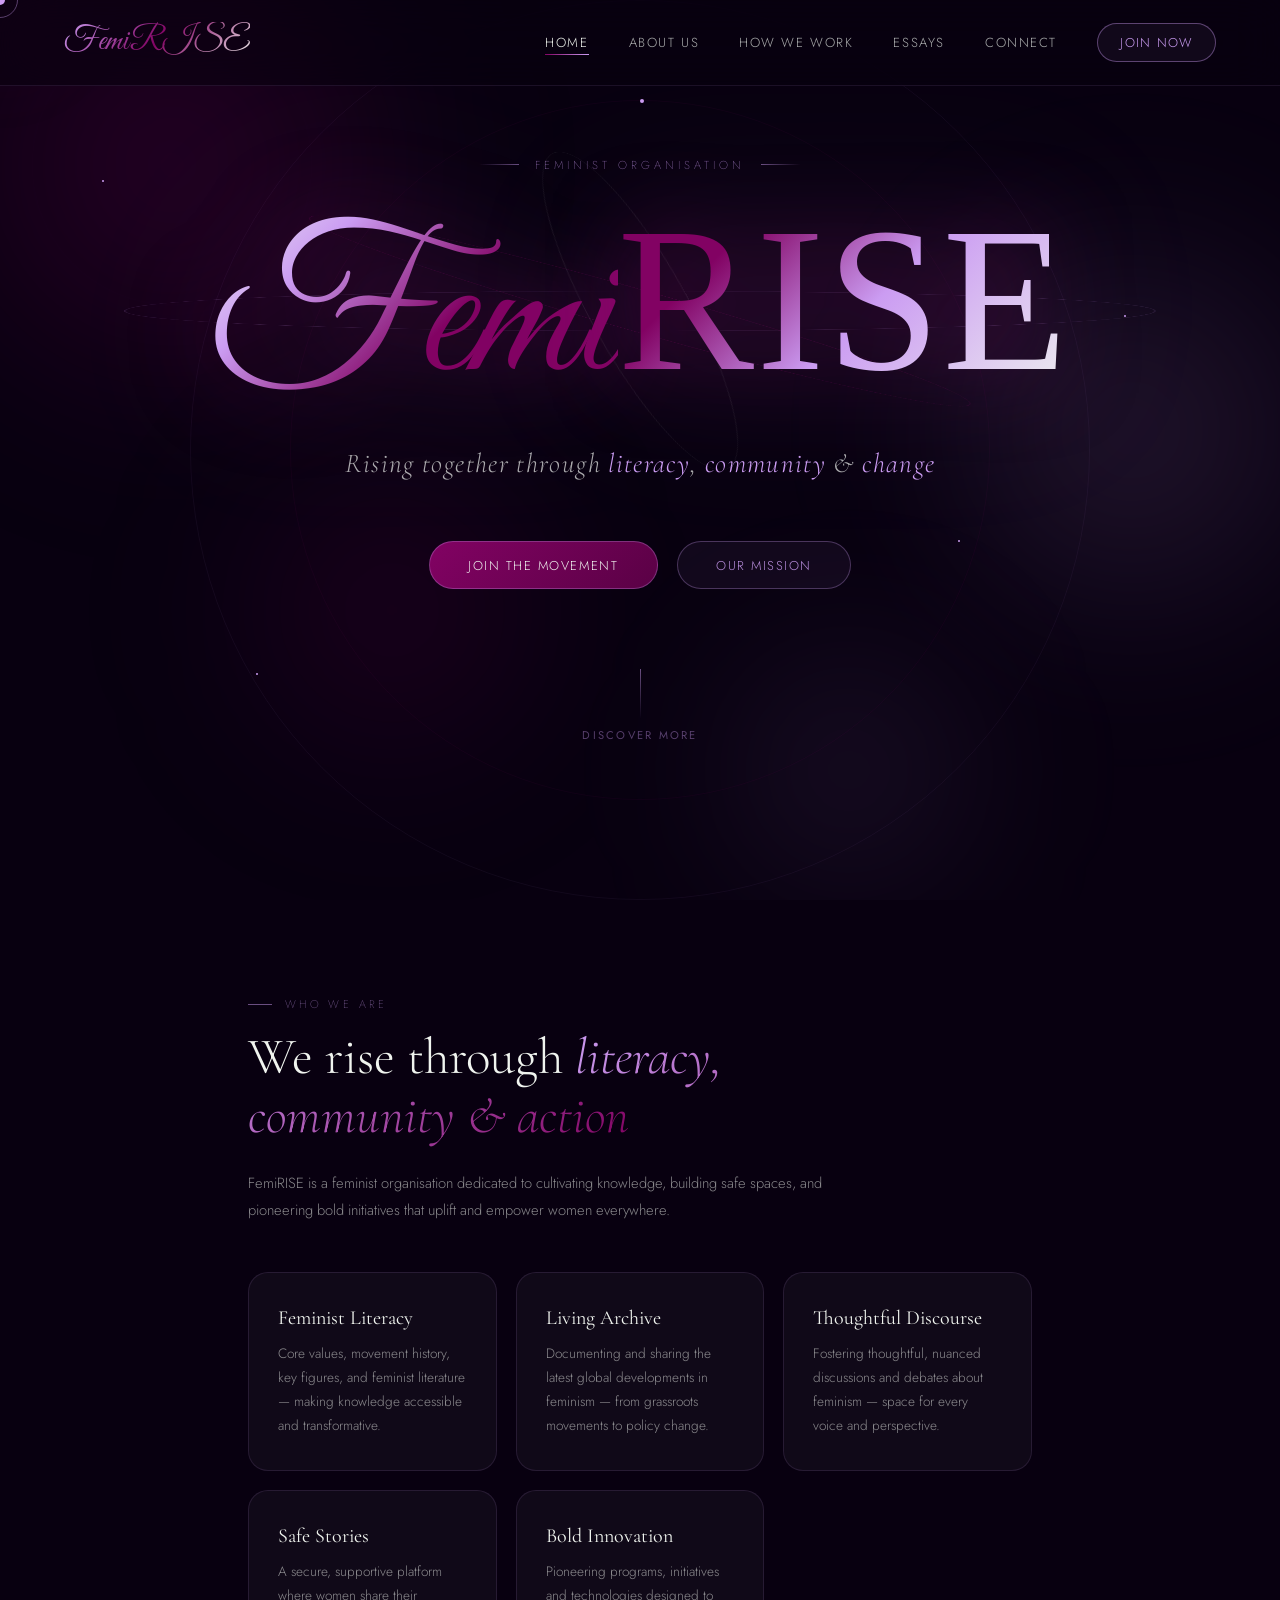
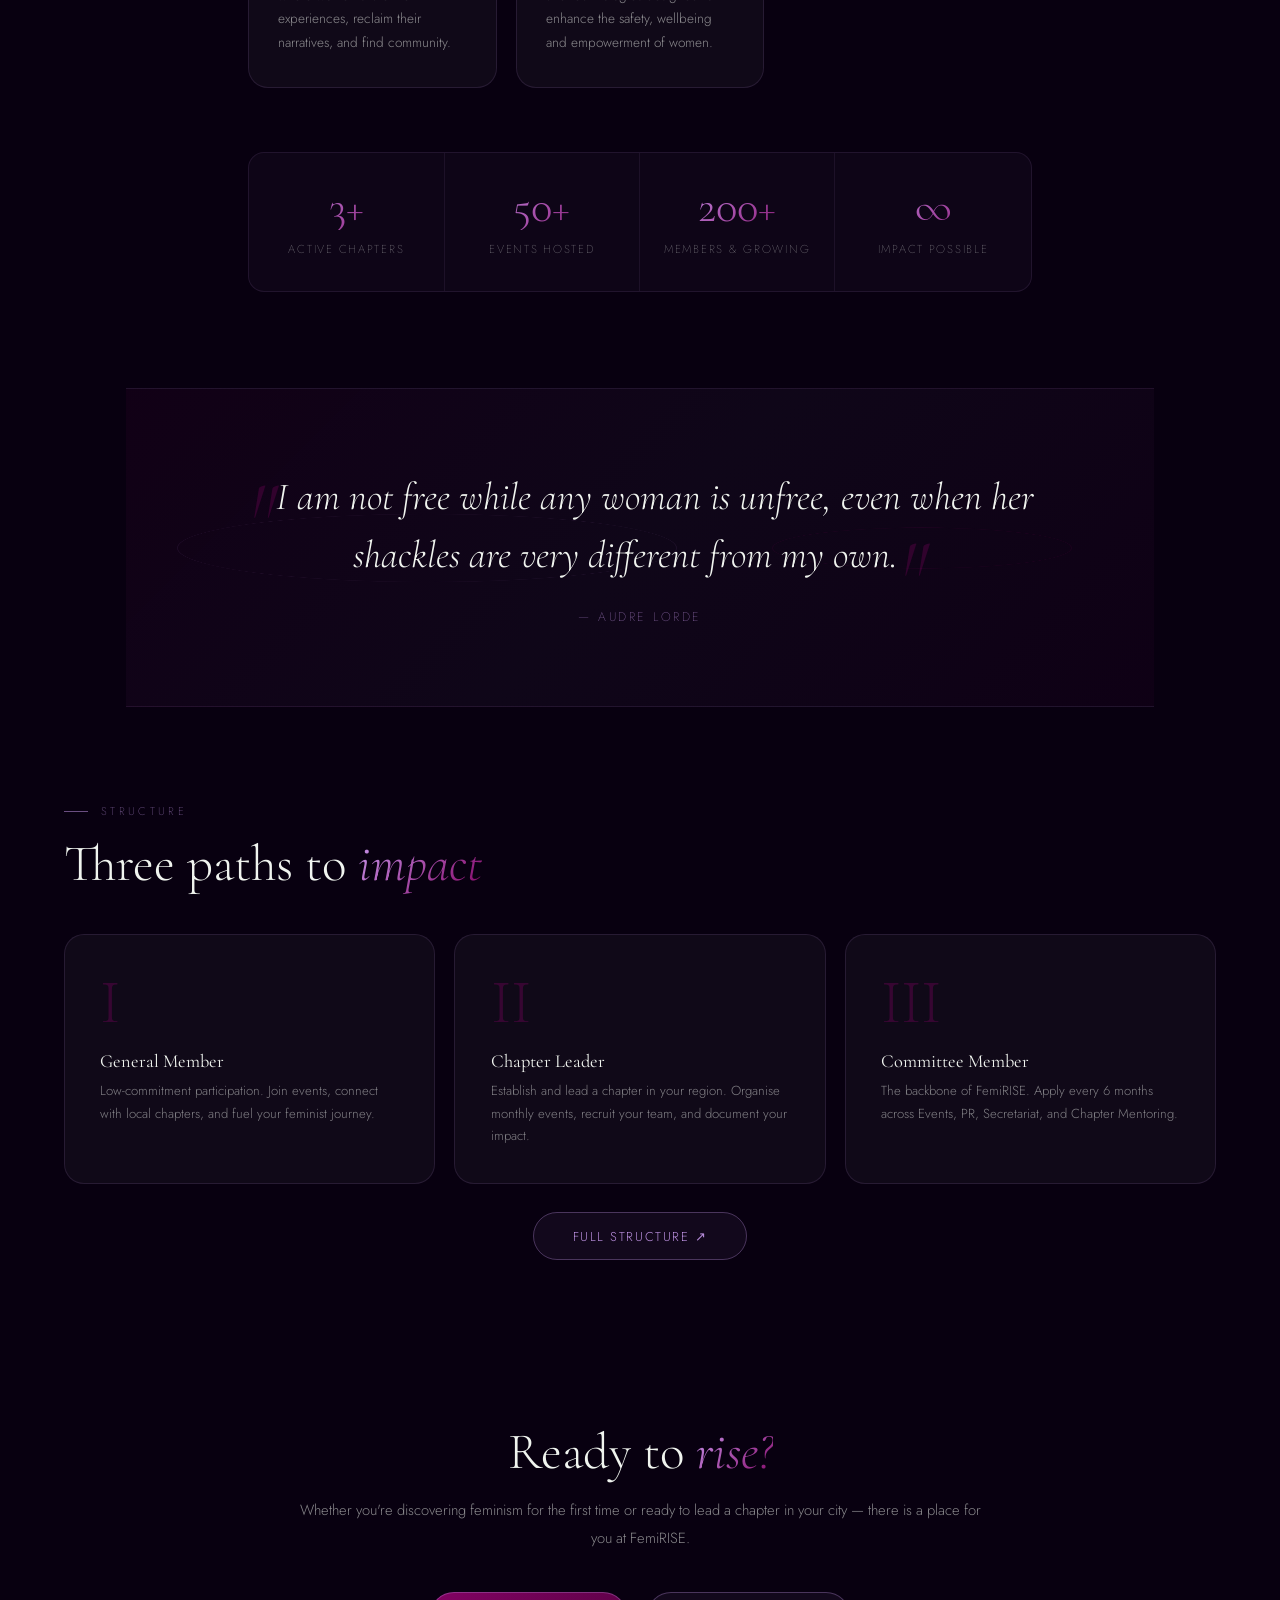
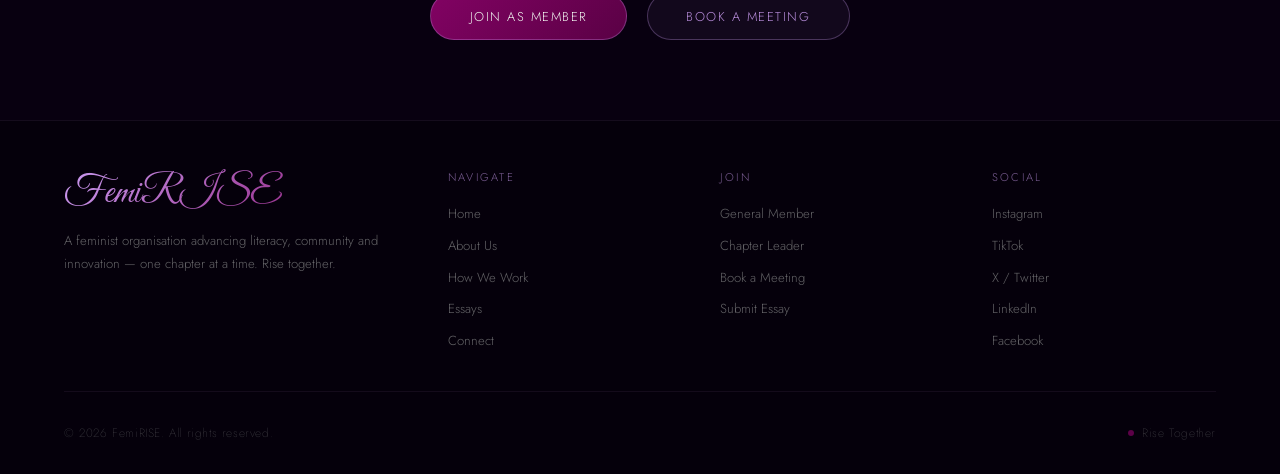
==== index.html @ 0396d665 "Removed unnecessary emojis" ====
<!DOCTYPE html>
<html lang="en">
<head>
<meta charset="UTF-8">
<meta name="viewport" content="width=device-width, initial-scale=1.0">
<title>FemiRISE — Feminist Organisation Since 2026</title>
<link rel="preconnect" href="https://fonts.googleapis.com">
<link rel="preconnect" href="https://fonts.gstatic.com" crossorigin>
<link href="https://fonts.googleapis.com/css2?family=Cormorant+Garamond:ital,wght@0,300;0,400;0,500;0,600;1,300;1,400;1,500;1,600&family=Cormorant+Upright:wght@300;400;500&family=Jost:wght@200;300;400;500&family=Great+Vibes&display=swap" rel="stylesheet">
<style>
*,*::before,*::after{box-sizing:border-box;margin:0;padding:0}
:root{ 
  --rose:#820263;
  --lavender:#CB9CF2;
  --ivory:#F0F4EF;
  --rose-light:#b5038a;
  --rose-dark:#5a0145;
  --rose-glow:rgba(130,2,99,0.18);
  --lavender-glow:rgba(203,156,242,0.22);
  --ivory-glow:rgba(240,244,239,0.12);
  --glass-bg:rgba(240,244,239,0.06);
  --glass-border:rgba(203,156,242,0.18);
  --glass-border-hover:rgba(203,156,242,0.45);
  --transition:0.4s cubic-bezier(0.23,1,0.32,1);
  --transition-fast:0.2s cubic-bezier(0.23,1,0.32,1);
}
html{scroll-behavior:smooth}
body{
  font-family:'Jost',sans-serif;
  background:#080010;
  color:var(--ivory);
  min-height:100vh;
  overflow-x:hidden;
  cursor:none;
}
/* CUSTOM CURSOR */
.cursor{
  position:fixed;width:10px;height:10px;
  background:var(--lavender);border-radius:50%;
  pointer-events:none;z-index:9999;
  transition:transform 0.15s ease,opacity 0.2s ease;
  mix-blend-mode:screen;
  transform:translate(-50%,-50%);
}
.cursor-trail{
  position:fixed;width:36px;height:36px;
  border:1px solid rgba(203,156,242,0.4);border-radius:50%;
  pointer-events:none;z-index:9998;
  transition:transform 0.35s ease,opacity 0.3s ease;
  transform:translate(-50%,-50%);
}
body:hover .cursor{opacity:1}
a:hover~.cursor,.btn:hover~.cursor{transform:translate(-50%,-50%) scale(2.5)}

/* GLOBAL BG BLOBS */
.bg-blobs{
  position:fixed;inset:0;z-index:0;pointer-events:none;overflow:hidden;
}
.blob{
  position:absolute;border-radius:50%;filter:blur(80px);
  animation:blobPulse 8s ease-in-out infinite;
}
.blob-1{width:600px;height:600px;background:radial-gradient(ellipse,rgba(130,2,99,0.28),transparent 70%);top:-15%;left:-10%;animation-delay:0s}
.blob-2{width:500px;height:500px;background:radial-gradient(ellipse,rgba(203,156,242,0.16),transparent 70%);top:20%;right:-8%;animation-delay:2s}
.blob-3{width:400px;height:400px;background:radial-gradient(ellipse,rgba(130,2,99,0.2),transparent 70%);bottom:10%;left:15%;animation-delay:4s}
.blob-4{width:350px;height:350px;background:radial-gradient(ellipse,rgba(203,156,242,0.12),transparent 70%);bottom:-5%;right:20%;animation-delay:1.5s}
@keyframes blobPulse{0%,100%{transform:scale(1) translate(0,0)}33%{transform:scale(1.12) translate(20px,-15px)}66%{transform:scale(0.92) translate(-10px,20px)}}

/* NAV */
nav{
  position:fixed;top:0;left:0;right:0;z-index:100;
  display:flex;align-items:center;justify-content:space-between;
  padding:1.4rem 4rem;
  background:rgba(8,0,16,0.55);
  backdrop-filter:blur(24px);
  border-bottom:1px solid rgba(203,156,242,0.1);
  transition:var(--transition);
}
.nav-logo{
  font-family:'Great Vibes',cursive;
  font-size:2rem;
  background:linear-gradient(135deg,#CB9CF2,#820263,#F0F4EF);
  -webkit-background-clip:text;-webkit-text-fill-color:transparent;background-clip:text;
  cursor:pointer;letter-spacing:0.02em;
}
.nav-links{display:flex;gap:2.5rem;align-items:center}
.nav-link{
  font-family:'Jost',sans-serif;font-weight:300;font-size:0.82rem;
  letter-spacing:0.12em;text-transform:uppercase;
  color:rgba(240,244,239,0.7);text-decoration:none;
  position:relative;transition:color var(--transition-fast);cursor:pointer;
}
.nav-link::after{
  content:'';position:absolute;bottom:-3px;left:0;width:0;height:1px;
  background:linear-gradient(90deg,var(--rose),var(--lavender));
  transition:width var(--transition);
}
.nav-link:hover{color:var(--ivory)}
.nav-link:hover::after,.nav-link.active::after{width:100%}
.nav-link.active{color:var(--ivory)}
.nav-cta{
  font-family:'Jost',sans-serif;font-weight:300;font-size:0.8rem;
  letter-spacing:0.1em;text-transform:uppercase;
  padding:0.55rem 1.4rem;
  border:1px solid rgba(203,156,242,0.4);border-radius:50px;
  color:var(--lavender);text-decoration:none;cursor:pointer;
  background:rgba(203,156,242,0.05);
  transition:all var(--transition);
}
.nav-cta:hover{
  background:rgba(130,2,99,0.35);border-color:var(--rose);
  color:var(--ivory);transform:translateY(-1px);
  box-shadow:0 0 24px rgba(130,2,99,0.3);
}
.nav-hamburger{display:none;flex-direction:column;gap:5px;cursor:pointer;padding:4px}
.nav-hamburger span{display:block;width:24px;height:1px;background:var(--ivory);transition:var(--transition)}

/* PAGES */
.page{display:none;position:relative;z-index:1;min-height:100vh}
.page.active{display:block;animation:pageIn 0.6s ease forwards}
@keyframes pageIn{from{opacity:0;transform:translateY(16px)}to{opacity:1;transform:translateY(0)}}

/* ===== LANDING PAGE ===== */
#page-home{
  display:flex;flex-direction:column;align-items:center;
  justify-content:center;min-height:100vh;
  position:relative;overflow:hidden;
  padding-top:0;
}
.hero{
  display:flex;flex-direction:column;align-items:center;
  justify-content:center;min-height:100vh;
  width:100%;text-align:center;position:relative;z-index:2;
}
.hero-eyebrow{
  font-family:'Jost',sans-serif;font-weight:200;font-size:0.72rem;
  letter-spacing:0.35em;text-transform:uppercase;
  color:rgba(203,156,242,0.7);margin-bottom:2.5rem;
  display:flex;align-items:center;gap:1rem;
}
.hero-eyebrow::before,.hero-eyebrow::after{
  content:'';display:block;width:40px;height:1px;
  background:linear-gradient(90deg,transparent,rgba(203,156,242,0.5));
}
.hero-eyebrow::after{background:linear-gradient(90deg,rgba(203,156,242,0.5),transparent)}

/* THE ICONIC LOGO */
.hero-logo-wrap{position:relative;margin-bottom:2rem;flex-wrap:nowrap;
  white-space:nowrap;}
.hero-logo{
  font-family:'Great Vibes',cursive;
  font-size:clamp(7rem,16vw,14rem);
  line-height:0.85;
  background:linear-gradient(
    135deg,
    #F0F4EF 0%,
    #CB9CF2 25%,
    #820263 55%
  );
  white-space: nowrap;

  -webkit-background-clip:text;-webkit-text-fill-color:transparent;background-clip:text;
  filter:drop-shadow(0 0 40px rgba(130,2,99,0.5)) drop-shadow(0 0 80px rgba(203,156,242,0.2));
  animation:logoGlow 4s ease-in-out infinite;
  position:relative;z-index:2;
  letter-spacing:0.01em; }

.hero-logo-secondary{
    font-family:'Monserrat';
    font-size:clamp(7rem,16vw,14rem);
    line-height:0.85;
    background:linear-gradient(
      135deg,
      #820263 25%,    
      #CB9CF2 55%,
      #F0F4EF 100%
    );
    white-space: nowrap;
    display: inline;
   -webkit-background-clip:text;-webkit-text-fill-color:transparent;background-clip:text;
  filter:drop-shadow(0 0 40px rgba(130,2,99,0.5)) drop-shadow(0 0 80px rgba(203,156,242,0.2));
  animation:logoGlow 4s ease-in-out infinite;
  position:relative;z-index:2;
  letter-spacing:0.01em;
}


 

@keyframes logoGlow{
  0%,100%{filter:drop-shadow(0 0 30px rgba(130,2,99,0.4)) drop-shadow(0 0 60px rgba(203,156,242,0.15))}
  50%{filter:drop-shadow(0 0 60px rgba(130,2,99,0.7)) drop-shadow(0 0 100px rgba(203,156,242,0.3))}
}
.logo-ellipse{
  position:absolute;
  border:1px solid rgba(203,156,242,0.2);
  border-radius:50%;
  animation:ellipseRotate 12s linear infinite;
}
.logo-ellipse-1{width:120%;height:60%;top:50%;left:50%;transform:translate(-50%,-50%) rotateX(70deg);animation-duration:14s}
.logo-ellipse-2{width:100%;height:50%;top:50%;left:50%;transform:translate(-50%,-50%) rotateX(70deg) rotate(40deg);animation-duration:20s;animation-direction:reverse;border-color:rgba(130,2,99,0.25)}
.logo-ellipse-3{width:110%;height:55%;top:50%;left:50%;transform:translate(-50%,-50%) rotateX(70deg) rotate(80deg);animation-duration:18s;border-color:rgba(240,244,239,0.08)}
@keyframes ellipseRotate{from{transform:translate(-50%,-50%) rotateX(70deg) rotate(0deg)}to{transform:translate(-50%,-50%) rotateX(70deg) rotate(360deg)}}

.hero-tagline{
  font-family:'Cormorant Garamond',serif;font-weight:300;font-style:italic;
  font-size:clamp(1.1rem,2.5vw,1.7rem);
  color:rgba(240,244,239,0.7);letter-spacing:0.05em;
  margin-bottom:3.5rem;line-height:1.6;
}
.hero-tagline span{color:var(--lavender)}

.hero-actions{display:flex;gap:1.2rem;align-items:center;flex-wrap:wrap;justify-content:center;margin-bottom:5rem}
.btn-primary{
  font-family:'Jost',sans-serif;font-weight:300;font-size:0.8rem;
  letter-spacing:0.12em;text-transform:uppercase;
  padding:0.85rem 2.4rem;cursor:pointer;
  background:linear-gradient(135deg,var(--rose),var(--rose-dark));
  border:1px solid rgba(203,156,242,0.3);border-radius:50px;
  color:var(--ivory);text-decoration:none;
  transition:all var(--transition);position:relative;overflow:hidden;
}
.btn-primary::before{
  content:'';position:absolute;inset:0;border-radius:50px;
  background:linear-gradient(135deg,var(--lavender),var(--rose));
  opacity:0;transition:opacity var(--transition);
}
.btn-primary:hover::before{opacity:1}
.btn-primary:hover{transform:translateY(-2px);box-shadow:0 12px 40px rgba(130,2,99,0.45)}
.btn-primary span{position:relative;z-index:1}
.btn-ghost{
  font-family:'Jost',sans-serif;font-weight:300;font-size:0.8rem;
  letter-spacing:0.12em;text-transform:uppercase;
  padding:0.85rem 2.4rem;cursor:pointer;
  border:1px solid rgba(203,156,242,0.3);border-radius:50px;
  color:rgba(203,156,242,0.9);background:rgba(203,156,242,0.05);
  text-decoration:none;transition:all var(--transition);
}
.btn-ghost:hover{
  background:rgba(203,156,242,0.12);border-color:rgba(203,156,242,0.6);
  color:var(--ivory);transform:translateY(-2px);
}

.hero-scroll{
  display:flex;flex-direction:column;align-items:center;gap:0.5rem;
  color:rgba(203,156,242,0.4);font-size:0.7rem;letter-spacing:0.2em;text-transform:uppercase;
}
.scroll-line{
  width:1px;height:50px;
  background:linear-gradient(180deg,rgba(203,156,242,0.5),transparent);
  animation:scrollAnim 2s ease-in-out infinite;
}
@keyframes scrollAnim{0%,100%{transform:scaleY(1);opacity:0.5}50%{transform:scaleY(0.5);opacity:1}}

/* ORBITING ELEMENTS */
.orbit-ring{
  position:absolute;border-radius:50%;
  border:1px solid transparent;pointer-events:none;
  animation:orbitSpin 20s linear infinite;
}
.orbit-ring-1{width:700px;height:700px;top:50%;left:50%;transform:translate(-50%,-50%);border-color:rgba(130,2,99,0.08);animation-duration:25s}
.orbit-ring-2{width:900px;height:900px;top:50%;left:50%;transform:translate(-50%,-50%);border-color:rgba(203,156,242,0.05);animation-duration:35s;animation-direction:reverse}
.orbit-dot{
  position:absolute;width:4px;height:4px;border-radius:50%;
  background:var(--lavender);top:-2px;left:50%;
  animation:dotPulse 2s ease-in-out infinite;
}
@keyframes orbitSpin{from{transform:translate(-50%,-50%) rotate(0deg)}to{transform:translate(-50%,-50%) rotate(360deg)}}
@keyframes dotPulse{0%,100%{opacity:0.4;transform:scale(1)}50%{opacity:1;transform:scale(1.5)}}

/* LIQUID GLASS CARD */
.glass-card{
  background:rgba(240,244,239,0.035);
  border:1px solid rgba(203,156,242,0.12);
  border-radius:20px;backdrop-filter:blur(20px);
  transition:all var(--transition);position:relative;overflow:hidden;
}
.glass-card::before{
  content:'';position:absolute;inset:0;border-radius:20px;
  background:linear-gradient(135deg,rgba(203,156,242,0.07) 0%,transparent 50%,rgba(130,2,99,0.05) 100%);
  opacity:0;transition:opacity var(--transition);pointer-events:none;
}
.glass-card:hover{
  border-color:rgba(203,156,242,0.28);
  transform:translateY(-6px);
  box-shadow:0 24px 60px rgba(130,2,99,0.2),0 0 1px rgba(203,156,242,0.3) inset;
}
.glass-card:hover::before{opacity:1}

/* SECTIONS */
.section{padding:6rem 4rem;position:relative;z-index:2}
.section-inner{max-width:1200px;margin:0 auto}
.section-label{
  font-family:'Jost',sans-serif;font-weight:200;font-size:0.7rem;
  letter-spacing:0.3em;text-transform:uppercase;
  color:rgba(203,156,242,0.6);margin-bottom:1rem;
  display:flex;align-items:center;gap:0.8rem;
}
.section-label::before{content:'';display:block;width:24px;height:1px;background:rgba(203,156,242,0.5)}
.section-title{
  font-family:'Cormorant Garamond',serif;font-weight:300;
  font-size:clamp(2.2rem,4vw,3.5rem);
  color:var(--ivory);line-height:1.15;margin-bottom:1.5rem;
}
.section-title em{
  font-style:italic;
  background:linear-gradient(135deg,var(--lavender),var(--rose));
  -webkit-background-clip:text;-webkit-text-fill-color:transparent;background-clip:text;
}
.divider-line{
  width:100%;height:1px;
  background:linear-gradient(90deg,transparent,rgba(203,156,242,0.2),rgba(130,2,99,0.3),rgba(203,156,242,0.2),transparent);
  margin:4rem 0;
}

/* PILLAR CARDS (home pillars) */
.pillars-grid{
  display:grid;grid-template-columns:repeat(auto-fit,minmax(220px,1fr));
  gap:1.2rem;margin-top:3rem;
}
.pillar-card{
  padding:2rem 1.8rem;
  cursor:default;
}
.pillar-icon{
  width:48px;height:48px;border-radius:50%;
  background:rgba(130,2,99,0.2);border:1px solid rgba(130,2,99,0.4);
  display:flex;align-items:center;justify-content:center;
  margin-bottom:1.4rem;font-size:1.4rem;
  transition:all var(--transition);
}
.pillar-card:hover .pillar-icon{
  background:rgba(130,2,99,0.4);border-color:var(--rose);
  transform:scale(1.12);box-shadow:0 0 20px rgba(130,2,99,0.4);
}
.pillar-title{
  font-family:'Cormorant Garamond',serif;font-weight:400;font-size:1.25rem;
  color:var(--ivory);margin-bottom:0.7rem;line-height:1.3;
}
.pillar-text{
  font-family:'Jost',sans-serif;font-weight:300;font-size:0.85rem;
  color:rgba(240,244,239,0.55);line-height:1.75;
}

/* STATS STRIP */
.stats-strip{
  display:grid;grid-template-columns:repeat(4,1fr);
  border:1px solid rgba(203,156,242,0.1);
  border-radius:16px;overflow:hidden;
  background:rgba(203,156,242,0.03);
  margin-top:4rem;
}
.stat-item{
  padding:2rem 1.5rem;text-align:center;
  border-right:1px solid rgba(203,156,242,0.08);
  transition:background var(--transition);
}
.stat-item:last-child{border-right:none}
.stat-item:hover{background:rgba(130,2,99,0.1)}
.stat-num{
  font-family:'Cormorant Upright',serif;font-size:2.8rem;font-weight:300;
  background:linear-gradient(135deg,var(--lavender),var(--rose));
  -webkit-background-clip:text;-webkit-text-fill-color:transparent;background-clip:text;
  display:block;line-height:1;margin-bottom:0.4rem;
}
.stat-label{
  font-family:'Jost',sans-serif;font-weight:200;font-size:0.72rem;
  letter-spacing:0.15em;text-transform:uppercase;
  color:rgba(240,244,239,0.45);
}

/* QUOTE BANNER */
.quote-banner{
  padding:5rem 4rem;text-align:center;position:relative;overflow:hidden;z-index:2;
  background:linear-gradient(135deg,rgba(130,2,99,0.08),rgba(203,156,242,0.04),rgba(130,2,99,0.06));
  border-top:1px solid rgba(203,156,242,0.1);border-bottom:1px solid rgba(203,156,242,0.1);
}
.quote-text{
  font-family:'Cormorant Garamond',serif;font-weight:300;font-style:italic;
  font-size:clamp(1.5rem,3vw,2.4rem);
  color:var(--ivory);max-width:900px;margin:0 auto 1.5rem;
  line-height:1.5;
}
.quote-attr{
  font-family:'Jost',sans-serif;font-weight:200;font-size:0.78rem;
  letter-spacing:0.2em;text-transform:uppercase;
  color:rgba(203,156,242,0.6);
}
.quote-mark{
  font-family:'Cormorant Garamond',serif;font-size:6rem;font-weight:300;
  color:rgba(130,2,99,0.3);line-height:0;vertical-align:-0.4em;
}

/* ===== ABOUT PAGE ===== */
.about-hero{
  padding:9rem 4rem 4rem;
  background:linear-gradient(180deg,rgba(130,2,99,0.08),transparent);
  border-bottom:1px solid rgba(203,156,242,0.08);
}
.about-intro{
  display:grid;grid-template-columns:1fr 1fr;gap:4rem;align-items:center;
  max-width:1200px;margin:0 auto;
}
.about-text p{
  font-family:'Jost',sans-serif;font-weight:300;font-size:0.95rem;
  color:rgba(240,244,239,0.65);line-height:1.85;margin-bottom:1.2rem;
}
.about-text p strong{color:var(--lavender);font-weight:400}
.about-visual{position:relative;height:320px}
.about-shape{
  position:absolute;border-radius:50%;
  animation:floatShape 6s ease-in-out infinite;
}
.about-shape-1{
  width:220px;height:220px;top:20%;left:15%;
  background:radial-gradient(ellipse at 30% 30%,rgba(130,2,99,0.5),rgba(203,156,242,0.2) 60%,transparent);
  border:1px solid rgba(203,156,242,0.2);animation-delay:0s;
}
.about-shape-2{
  width:130px;height:130px;top:5%;right:20%;
  background:radial-gradient(ellipse,rgba(203,156,242,0.25),transparent);
  border:1px solid rgba(203,156,242,0.15);animation-delay:1.5s;
}
.about-shape-3{
  width:80px;height:80px;bottom:15%;right:30%;
  background:radial-gradient(ellipse,rgba(130,2,99,0.3),transparent);
  border:1px solid rgba(130,2,99,0.3);animation-delay:3s;
}
.about-ellipse{
  position:absolute;border:1px solid rgba(203,156,242,0.12);
  border-radius:50%;animation:ellipseRotate 15s linear infinite;
}
.about-ellipse-1{width:280px;height:140px;top:50%;left:30%;transform:translate(-50%,-50%) rotateX(60deg)}
.about-ellipse-2{width:220px;height:110px;top:50%;left:30%;transform:translate(-50%,-50%) rotateX(60deg) rotate(60deg);animation-direction:reverse;border-color:rgba(130,2,99,0.15)}
@keyframes floatShape{0%,100%{transform:translateY(0)}50%{transform:translateY(-18px)}}

/* VALUES */
.values-grid{display:grid;grid-template-columns:repeat(3,1fr);gap:1.2rem;margin-top:2.5rem}
.value-card{
  padding:2rem 1.6rem;border-radius:16px;
  background:rgba(240,244,239,0.03);
  border:1px solid rgba(203,156,242,0.1);
  transition:all var(--transition);position:relative;overflow:hidden;
}
.value-card::after{
  content:'';position:absolute;bottom:0;left:0;right:0;height:1px;
  background:linear-gradient(90deg,transparent,var(--rose),transparent);
  transform:scaleX(0);transition:transform var(--transition);
}
.value-card:hover{border-color:rgba(130,2,99,0.4);transform:translateY(-4px)}
.value-card:hover::after{transform:scaleX(1)}
.value-num{
  font-family:'Cormorant Upright',serif;font-size:3.5rem;font-weight:300;
  color:rgba(130,2,99,0.2);line-height:1;margin-bottom:0.5rem;
}
.value-name{
  font-family:'Cormorant Garamond',serif;font-weight:400;font-size:1.15rem;
  color:var(--ivory);margin-bottom:0.6rem;
}
.value-desc{
  font-family:'Jost',sans-serif;font-weight:300;font-size:0.83rem;
  color:rgba(240,244,239,0.5);line-height:1.7;
}

/* TEAM */
.team-grid{display:grid;grid-template-columns:repeat(auto-fit,minmax(200px,1fr));gap:1.4rem;margin-top:2.5rem}
.team-card{
  padding:2rem 1.4rem;border-radius:20px;text-align:center;
  background:rgba(240,244,239,0.03);
  border:1px solid rgba(203,156,242,0.1);
  transition:all var(--transition);position:relative;overflow:hidden;cursor:default;
}
.team-card::before{
  content:'';position:absolute;top:0;left:0;right:0;height:2px;
  background:linear-gradient(90deg,transparent,var(--rose),var(--lavender),transparent);
  transform:scaleX(0);transition:transform var(--transition);
}
.team-card:hover{border-color:rgba(203,156,242,0.3);transform:translateY(-6px);box-shadow:0 20px 50px rgba(130,2,99,0.18)}
.team-card:hover::before{transform:scaleX(1)}
.team-avatar{
  width:80px;height:80px;border-radius:50%;
  background:linear-gradient(135deg,rgba(130,2,99,0.5),rgba(203,156,242,0.3));
  border:2px solid rgba(203,156,242,0.25);
  display:flex;align-items:center;justify-content:center;
  font-family:'Cormorant Garamond',serif;font-size:1.6rem;font-weight:300;
  color:var(--lavender);margin:0 auto 1.2rem;
  transition:all var(--transition);
}
.team-card:hover .team-avatar{
  border-color:var(--rose);box-shadow:0 0 20px rgba(130,2,99,0.35);
}
.team-name{
  font-family:'Cormorant Garamond',serif;font-weight:400;font-size:1.1rem;
  color:var(--ivory);margin-bottom:0.3rem;
}
.team-role{
  font-family:'Jost',sans-serif;font-weight:200;font-size:0.72rem;
  letter-spacing:0.15em;text-transform:uppercase;
  color:rgba(203,156,242,0.6);margin-bottom:0.3rem;
}
.team-dept{
  font-family:'Jost',sans-serif;font-weight:300;font-size:0.78rem;
  color:rgba(240,244,239,0.4);
}

/* ===== HOW WE WORK PAGE ===== */
.tiers-wrap{max-width:1100px;margin:0 auto;padding:8rem 4rem 5rem}
.tier-section{margin-bottom:5rem;position:relative}
.tier-connector{
  width:1px;height:60px;
  background:linear-gradient(180deg,var(--rose),transparent);
  margin:0 auto;
}
.tier-header{
  display:flex;align-items:flex-start;gap:2rem;margin-bottom:2rem;
}
.tier-badge{
  flex-shrink:0;width:60px;height:60px;border-radius:50%;
  background:linear-gradient(135deg,rgba(130,2,99,0.4),rgba(203,156,242,0.15));
  border:1px solid rgba(130,2,99,0.5);
  display:flex;align-items:center;justify-content:center;
  font-family:'Cormorant Upright',serif;font-size:1.6rem;font-weight:300;
  color:var(--lavender);transition:all var(--transition);
}
.tier-section:hover .tier-badge{
  box-shadow:0 0 24px rgba(130,2,99,0.4);border-color:var(--lavender);
}
.tier-label{
  font-family:'Jost',sans-serif;font-weight:200;font-size:0.7rem;
  letter-spacing:0.25em;text-transform:uppercase;
  color:rgba(203,156,242,0.6);margin-bottom:0.3rem;
}
.tier-name{
  font-family:'Cormorant Garamond',serif;font-weight:400;font-size:1.8rem;
  color:var(--ivory);margin-bottom:0.3rem;
}
.tier-commit{
  font-family:'Jost',sans-serif;font-weight:300;font-size:0.8rem;
  letter-spacing:0.08em;
  padding:0.25rem 0.9rem;border-radius:50px;
  background:rgba(203,156,242,0.08);border:1px solid rgba(203,156,242,0.2);
  color:rgba(203,156,242,0.7);display:inline-block;margin-top:0.4rem;
}
.tier-body{
  padding:2rem 2rem 2rem 5rem;
  border-left:1px solid rgba(130,2,99,0.2);
  margin-left:30px;
}
.tier-list{list-style:none;display:flex;flex-direction:column;gap:0.8rem}
.tier-list li{
  font-family:'Jost',sans-serif;font-weight:300;font-size:0.88rem;
  color:rgba(240,244,239,0.6);line-height:1.7;
  display:flex;align-items:flex-start;gap:0.8rem;
}
.tier-list li::before{
  content:'';flex-shrink:0;margin-top:0.55rem;
  width:4px;height:4px;border-radius:50%;background:var(--rose);
}

/* STEPS FLOW */
.steps-flow{display:flex;flex-direction:column;gap:0;margin-top:3rem}
.step-item{
  display:grid;grid-template-columns:auto 1fr;gap:2rem;align-items:start;
  padding:1.5rem 0;border-bottom:1px solid rgba(203,156,242,0.06);
  transition:all var(--transition);cursor:default;
}
.step-item:last-child{border-bottom:none}
.step-item:hover{padding-left:0.5rem}
.step-num-wrap{display:flex;flex-direction:column;align-items:center}
.step-num{
  width:36px;height:36px;border-radius:50%;flex-shrink:0;
  background:rgba(130,2,99,0.2);border:1px solid rgba(130,2,99,0.4);
  display:flex;align-items:center;justify-content:center;
  font-family:'Cormorant Upright',serif;font-size:0.9rem;font-weight:400;
  color:var(--lavender);transition:all var(--transition);
}
.step-item:hover .step-num{background:rgba(130,2,99,0.5);box-shadow:0 0 14px rgba(130,2,99,0.4)}
.step-line-v{flex:1;width:1px;background:rgba(130,2,99,0.15);min-height:30px}
.step-content{padding-top:0.4rem}
.step-title{
  font-family:'Cormorant Garamond',serif;font-weight:400;font-size:1.05rem;
  color:var(--ivory);margin-bottom:0.3rem;
}
.step-desc{
  font-family:'Jost',sans-serif;font-weight:300;font-size:0.83rem;
  color:rgba(240,244,239,0.5);line-height:1.7;
}

/* MENTOR BOX */
.mentor-box{
  margin-top:3rem;padding:2rem 2.5rem;border-radius:20px;
  background:linear-gradient(135deg,rgba(130,2,99,0.1),rgba(203,156,242,0.05));
  border:1px solid rgba(203,156,242,0.15);position:relative;overflow:hidden;
}
.mentor-box::before{
  content:'★';position:absolute;right:2rem;top:50%;transform:translateY(-50%);
  font-size:6rem;color:rgba(130,2,99,0.08);line-height:1;
}
.mentor-label{
  font-family:'Jost',sans-serif;font-weight:200;font-size:0.7rem;
  letter-spacing:0.25em;text-transform:uppercase;
  color:var(--lavender);margin-bottom:0.6rem;
}
.mentor-title{
  font-family:'Cormorant Garamond',serif;font-weight:400;font-size:1.4rem;
  color:var(--ivory);margin-bottom:0.7rem;
}
.mentor-text{
  font-family:'Jost',sans-serif;font-weight:300;font-size:0.88rem;
  color:rgba(240,244,239,0.6);line-height:1.75;max-width:680px;
}

/* ===== ESSAYS PAGE ===== */
.essays-wrap{padding:8rem 4rem 5rem;max-width:1200px;margin:0 auto}
.essays-filter{
  display:flex;gap:0.8rem;flex-wrap:wrap;margin-bottom:3rem;
}
.filter-btn{
  font-family:'Jost',sans-serif;font-weight:300;font-size:0.75rem;
  letter-spacing:0.12em;text-transform:uppercase;
  padding:0.45rem 1.2rem;border-radius:50px;cursor:pointer;
  border:1px solid rgba(203,156,242,0.2);
  color:rgba(203,156,242,0.6);background:transparent;
  transition:all var(--transition-fast);
}
.filter-btn:hover,.filter-btn.active{
  background:rgba(130,2,99,0.25);border-color:rgba(130,2,99,0.5);
  color:var(--ivory);
}
.essays-grid{display:grid;grid-template-columns:repeat(auto-fill,minmax(320px,1fr));gap:1.4rem}
.essay-card{
  padding:2rem;border-radius:20px;
  border:1px solid rgba(203,156,242,0.1);
  background:rgba(240,244,239,0.025);
  cursor:pointer;transition:all var(--transition);
  display:flex;flex-direction:column;
}
.essay-card:hover{
  border-color:rgba(203,156,242,0.3);transform:translateY(-6px);
  box-shadow:0 20px 50px rgba(130,2,99,0.15);
  background:rgba(240,244,239,0.04);
}
.essay-tag{
  font-family:'Jost',sans-serif;font-weight:300;font-size:0.68rem;
  letter-spacing:0.2em;text-transform:uppercase;
  padding:0.25rem 0.8rem;border-radius:50px;
  background:rgba(130,2,99,0.2);border:1px solid rgba(130,2,99,0.35);
  color:rgba(203,156,242,0.8);display:inline-block;margin-bottom:1rem;align-self:flex-start;
}
.essay-title{
  font-family:'Cormorant Garamond',serif;font-weight:400;font-size:1.2rem;
  color:var(--ivory);line-height:1.3;margin-bottom:0.7rem;
  flex:1;
}
.essay-excerpt{
  font-family:'Jost',sans-serif;font-weight:300;font-size:0.83rem;
  color:rgba(240,244,239,0.45);line-height:1.7;margin-bottom:1.2rem;
}
.essay-meta{
  display:flex;justify-content:space-between;align-items:center;
  padding-top:1rem;border-top:1px solid rgba(203,156,242,0.07);
}
.essay-author{
  font-family:'Jost',sans-serif;font-weight:300;font-size:0.75rem;
  color:rgba(203,156,242,0.6);
}
.essay-date{
  font-family:'Jost',sans-serif;font-weight:200;font-size:0.72rem;
  color:rgba(240,244,239,0.3);
}
.essay-arrow{
  display:inline-flex;align-items:center;gap:0.4rem;
  font-family:'Jost',sans-serif;font-weight:300;font-size:0.75rem;
  letter-spacing:0.1em;text-transform:uppercase;
  color:var(--lavender);
  transition:gap var(--transition-fast);
}
.essay-card:hover .essay-arrow{gap:0.7rem}

/* ===== CONNECT PAGE ===== */
.connect-wrap{padding:8rem 4rem 5rem;max-width:1000px;margin:0 auto}
.connect-grid{display:grid;grid-template-columns:1fr 1fr;gap:2rem;margin-top:3rem}
.connect-card{
  padding:2.5rem 2rem;border-radius:20px;
  border:1px solid rgba(203,156,242,0.12);
  background:rgba(240,244,239,0.03);
  transition:all var(--transition);position:relative;overflow:hidden;
  text-decoration:none;display:block;cursor:pointer;
}
.connect-card::after{
  content:'';position:absolute;inset:0;border-radius:20px;
  background:linear-gradient(135deg,rgba(130,2,99,0.08),transparent);
  opacity:0;transition:opacity var(--transition);
}
.connect-card:hover{
  border-color:rgba(130,2,99,0.45);transform:translateY(-6px);
  box-shadow:0 24px 60px rgba(130,2,99,0.18);
}
.connect-card:hover::after{opacity:1}
.connect-icon{
  width:52px;height:52px;border-radius:50%;
  background:rgba(130,2,99,0.2);border:1px solid rgba(130,2,99,0.4);
  display:flex;align-items:center;justify-content:center;
  font-size:1.3rem;margin-bottom:1.3rem;
  transition:all var(--transition);position:relative;z-index:1;
}
.connect-card:hover .connect-icon{
  background:rgba(130,2,99,0.5);box-shadow:0 0 20px rgba(130,2,99,0.4);
}
.connect-card-title{
  font-family:'Cormorant Garamond',serif;font-weight:400;font-size:1.2rem;
  color:var(--ivory);margin-bottom:0.5rem;position:relative;z-index:1;
}
.connect-card-desc{
  font-family:'Jost',sans-serif;font-weight:300;font-size:0.83rem;
  color:rgba(240,244,239,0.5);line-height:1.7;margin-bottom:1rem;
  position:relative;z-index:1;
}
.connect-cta-link{
  font-family:'Jost',sans-serif;font-weight:300;font-size:0.75rem;
  letter-spacing:0.12em;text-transform:uppercase;
  color:var(--lavender);display:flex;align-items:center;gap:0.5rem;
  position:relative;z-index:1;transition:gap var(--transition-fast);
}
.connect-card:hover .connect-cta-link{gap:0.9rem}

/* SOCIAL LINKS */
.socials-row{
  display:flex;gap:1rem;flex-wrap:wrap;margin-top:3rem;
}
.social-pill{
  display:flex;align-items:center;gap:0.7rem;
  padding:0.7rem 1.4rem;border-radius:50px;
  border:1px solid rgba(203,156,242,0.15);
  background:rgba(240,244,239,0.03);
  color:rgba(203,156,242,0.7);text-decoration:none;
  font-family:'Jost',sans-serif;font-weight:300;font-size:0.82rem;
  letter-spacing:0.05em;transition:all var(--transition);
}
.social-pill:hover{
  background:rgba(130,2,99,0.2);border-color:rgba(130,2,99,0.5);
  color:var(--ivory);transform:translateY(-2px);
  box-shadow:0 8px 24px rgba(130,2,99,0.2);
}
.social-icon{font-size:1rem}

/* NEWSLETTER */
.newsletter-box{
  margin-top:3rem;padding:3rem;border-radius:24px;
  background:linear-gradient(135deg,rgba(130,2,99,0.12),rgba(203,156,242,0.06));
  border:1px solid rgba(203,156,242,0.15);text-align:center;
}
.newsletter-title{
  font-family:'Cormorant Garamond',serif;font-weight:300;font-size:1.8rem;
  color:var(--ivory);margin-bottom:0.7rem;
}
.newsletter-sub{
  font-family:'Jost',sans-serif;font-weight:300;font-size:0.88rem;
  color:rgba(240,244,239,0.55);margin-bottom:2rem;line-height:1.7;
}
.newsletter-form{
  display:flex;gap:0.8rem;justify-content:center;flex-wrap:wrap;
}
.newsletter-input{
  padding:0.8rem 1.5rem;border-radius:50px;
  border:1px solid rgba(203,156,242,0.25);
  background:rgba(240,244,239,0.05);
  color:var(--ivory);font-family:'Jost',sans-serif;font-weight:300;font-size:0.88rem;
  outline:none;width:300px;transition:all var(--transition-fast);
}
.newsletter-input::placeholder{color:rgba(240,244,239,0.3)}
.newsletter-input:focus{border-color:rgba(203,156,242,0.5);background:rgba(240,244,239,0.08)}

/* FOOTER */
footer{
  position:relative;z-index:2;
  border-top:1px solid rgba(203,156,242,0.08);
  padding:3rem 4rem 2rem;
  background:rgba(5,0,10,0.8);
}
.footer-inner{
  max-width:1200px;margin:0 auto;
  display:grid;grid-template-columns:1.5fr 1fr 1fr 1fr;gap:3rem;
  margin-bottom:2.5rem;
}
.footer-brand{

}
.footer-logo{
  font-family:'Great Vibes',cursive;font-size:2.4rem;
  background:linear-gradient(135deg,#CB9CF2,#820263);
  -webkit-background-clip:text;-webkit-text-fill-color:transparent;background-clip:text;
  display:block;margin-bottom:0.8rem;
}
.footer-about{
  font-family:'Jost',sans-serif;font-weight:300;font-size:0.82rem;
  color:rgba(240,244,239,0.4);line-height:1.75;
}
.footer-col-title{
  font-family:'Jost',sans-serif;font-weight:300;font-size:0.7rem;
  letter-spacing:0.2em;text-transform:uppercase;
  color:rgba(203,156,242,0.6);margin-bottom:1rem;
}
.footer-links{list-style:none;display:flex;flex-direction:column;gap:0.55rem}
.footer-links a{
  font-family:'Jost',sans-serif;font-weight:300;font-size:0.82rem;
  color:rgba(240,244,239,0.4);text-decoration:none;
  transition:color var(--transition-fast);cursor:pointer;
}
.footer-links a:hover{color:rgba(203,156,242,0.8)}
.footer-bottom{
  display:flex;justify-content:space-between;align-items:center;
  padding-top:2rem;border-top:1px solid rgba(203,156,242,0.07);
  font-family:'Jost',sans-serif;font-weight:200;font-size:0.75rem;
  color:rgba(240,244,239,0.25);letter-spacing:0.05em;
}

/* SCROLL REVEAL */
.reveal{opacity:0;transform:translateY(28px);transition:opacity 0.8s ease,transform 0.8s ease}
.reveal.visible{opacity:1;transform:translateY(0)}

/* FLOATING DECORATIVE LINES */
.deco-line{
  position:absolute;pointer-events:none;
  background:linear-gradient(90deg,transparent,rgba(203,156,242,0.15),transparent);
  height:1px;width:100%;
}

/* LIQUID BLOB INTERACTIVE */
.liquid-blob{
  position:fixed;width:200px;height:200px;border-radius:50%;
  background:radial-gradient(ellipse,rgba(130,2,99,0.12),transparent 70%);
  pointer-events:none;z-index:0;
  transition:transform 0.8s cubic-bezier(0.23,1,0.32,1);
  filter:blur(30px);
}

/* MOBILE */
@media(max-width:768px){
  nav{padding:1rem 1.5rem}
  .nav-links{display:none}
  .nav-hamburger{display:flex}
  .section{padding:4rem 1.5rem}
  .hero{padding:0 1.5rem}
  .hero-logo{font-size:5rem}
  .pillars-grid{grid-template-columns:1fr}
  .stats-strip{grid-template-columns:1fr 1fr}
  .about-intro{grid-template-columns:1fr}
  .values-grid{grid-template-columns:1fr}
  .connect-grid{grid-template-columns:1fr}
  .footer-inner{grid-template-columns:1fr 1fr}
  .essays-grid{grid-template-columns:1fr}
  .tiers-wrap{padding:6rem 1.5rem 3rem}
  .tier-body{padding:1.5rem 1rem 1.5rem 2rem}
  .connect-wrap,.essays-wrap{padding:6rem 1.5rem 3rem}
}

/* THIN DECORATIVE ELLIPSES */
.deco-ellipse{
  position:absolute;border-radius:50%;border:1px solid rgba(203,156,242,0.08);
  pointer-events:none;animation:ellipseRotate 20s linear infinite;
}

/* SPARKLE DOT */
.sparkle{
  position:absolute;width:2px;height:2px;border-radius:50%;
  background:var(--lavender);pointer-events:none;
  animation:sparkleFade 3s ease-in-out infinite;
}
@keyframes sparkleFade{0%,100%{opacity:0;transform:scale(0)}50%{opacity:1;transform:scale(1)}}
</style>
</head>
<body>

<!-- Custom Cursor -->
<div class="cursor" id="cursor"></div>
<div class="cursor-trail" id="cursorTrail"></div>

<!-- Global BG Blobs -->
<div class="bg-blobs">
  <div class="blob blob-1"></div>
  <div class="blob blob-2"></div>
  <div class="blob blob-3"></div>
  <div class="blob blob-4"></div>
</div>

<!-- Liquid blob that follows mouse loosely -->
<div class="liquid-blob" id="liquidBlob"></div>

<!-- NAV -->
<nav id="mainNav">
  <div class="nav-logo" onclick="showPage('home')">FemiRISE</div>
  <div class="nav-links">
    <a class="nav-link active" onclick="showPage('home')" data-page="home">Home</a>
    <a class="nav-link" onclick="showPage('about')" data-page="about">About Us</a>
    <a class="nav-link" onclick="showPage('how')" data-page="how">How We Work</a>
    <a class="nav-link" onclick="showPage('essays')" data-page="essays">Essays</a>
    <a class="nav-link" onclick="showPage('connect')" data-page="connect">Connect</a>
    <a class="nav-cta" href="https://forms.google.com" target="_blank">Join Now</a>
  </div>
  <div class="nav-hamburger" onclick="toggleMobile()">
    <span></span><span></span><span></span>
  </div>
</nav>

<!-- Mobile menu -->
<div id="mobileMenu" style="display:none;position:fixed;top:0;left:0;right:0;bottom:0;background:rgba(5,0,12,0.97);z-index:99;flex-direction:column;align-items:center;justify-content:center;gap:2.5rem;backdrop-filter:blur(30px)">
  <div style="position:absolute;top:1.4rem;right:1.5rem;font-size:1.5rem;color:rgba(203,156,242,0.7);cursor:pointer" onclick="toggleMobile()">✕</div>
  <a style="font-family:'Cormorant Garamond',serif;font-size:2rem;color:var(--ivory);text-decoration:none;cursor:pointer" onclick="showPage('home');toggleMobile()">Home</a>
  <a style="font-family:'Cormorant Garamond',serif;font-size:2rem;color:var(--ivory);text-decoration:none;cursor:pointer" onclick="showPage('about');toggleMobile()">About Us</a>
  <a style="font-family:'Cormorant Garamond',serif;font-size:2rem;color:var(--ivory);text-decoration:none;cursor:pointer" onclick="showPage('how');toggleMobile()">How We Work</a>
  <a style="font-family:'Cormorant Garamond',serif;font-size:2rem;color:var(--ivory);text-decoration:none;cursor:pointer" onclick="showPage('essays');toggleMobile()">Essays</a>
  <a style="font-family:'Cormorant Garamond',serif;font-size:2rem;color:var(--ivory);text-decoration:none;cursor:pointer" onclick="showPage('connect');toggleMobile()">Connect</a>
  <a class="btn-primary" href="https://forms.google.com" target="_blank"><span>Join Now</span></a>
</div>

<!-- ============ PAGE: HOME ============ -->
<div id="page-home" class="page active">

  <!-- HERO -->
  <section class="hero">
    <div class="orbit-ring orbit-ring-1"><div class="orbit-dot"></div></div>
    <div class="orbit-ring orbit-ring-2"></div>

    <!-- Deco sparkles -->
    <div class="sparkle" style="top:20%;left:8%;animation-delay:0s"></div>
    <div class="sparkle" style="top:35%;right:12%;animation-delay:1.2s"></div>
    <div class="sparkle" style="bottom:25%;left:20%;animation-delay:2.1s"></div>
    <div class="sparkle" style="top:60%;right:25%;animation-delay:0.6s"></div>

    <div class="hero-eyebrow">Feminist Organisation</div>

    <div class="hero-logo-wrap">
      <div class="logo-ellipse logo-ellipse-1"></div>
      <div class="logo-ellipse logo-ellipse-2"></div>
      <div class="logo-ellipse logo-ellipse-3"></div>
      <span class="hero-logo">Femi</span><span class="hero-logo-secondary">RISE</span>
    </div>

    <p class="hero-tagline">
      Rising together through <span>literacy</span>, <span>community</span> &amp; <span>change</span>
    </p>

    <div class="hero-actions">
      <a class="btn-primary" href="https://forms.google.com" target="_blank"><span>Join the Movement</span></a>
      <a class="btn-ghost" onclick="showPage('about')">Our Mission</a>
    </div>

    <div class="hero-scroll">
      <div class="scroll-line"></div>
      Discover More
    </div>
  </section>

  <!-- PILLARS -->
  <section class="section">
    <div class="section-inner">
      <div class="section-label">Who We Are</div>
      <h2 class="section-title reveal">We rise through <em>literacy,<br>community &amp; action</em></h2>
      <p style="font-family:'Jost',sans-serif;font-weight:300;font-size:0.92rem;color:rgba(240,244,239,0.55);line-height:1.85;max-width:620px;margin-bottom:0" class="reveal">
        FemiRISE is a feminist organisation dedicated to cultivating knowledge, building safe spaces, and pioneering bold initiatives that uplift and empower women everywhere.
      </p>

      <div class="pillars-grid" style="margin-top:3rem">
        <div class="glass-card pillar-card reveal">
          <div class="pillar-title">Feminist Literacy</div>
          <p class="pillar-text">Core values, movement history, key figures, and feminist literature — making knowledge accessible and transformative.</p>
        </div>
        <div class="glass-card pillar-card reveal" style="transition-delay:0.1s">
          <div class="pillar-title">Living Archive</div>
          <p class="pillar-text">Documenting and sharing the latest global developments in feminism — from grassroots movements to policy change.</p>
        </div>
        <div class="glass-card pillar-card reveal" style="transition-delay:0.2s">
          <div class="pillar-title">Thoughtful Discourse</div>
          <p class="pillar-text">Fostering thoughtful, nuanced discussions and debates about feminism — space for every voice and perspective.</p>
        </div>
        <div class="glass-card pillar-card reveal" style="transition-delay:0.3s">
          <div class="pillar-title">Safe Stories</div>
          <p class="pillar-text">A secure, supportive platform where women share their experiences, reclaim their narratives, and find community.</p>
        </div>
        <div class="glass-card pillar-card reveal" style="transition-delay:0.4s">
          <div class="pillar-title">Bold Innovation</div>
          <p class="pillar-text">Pioneering programs, initiatives and technologies designed to enhance the safety, wellbeing and empowerment of women.</p>
        </div>
      </div>

      <!-- Stats Strip -->
      <div class="stats-strip reveal" style="margin-top:4rem">
        <div class="stat-item">
          <span class="stat-num">3+</span>
          <span class="stat-label">Active Chapters</span>
        </div>
        <div class="stat-item">
          <span class="stat-num">50+</span>
          <span class="stat-label">Events Hosted</span>
        </div>
        <div class="stat-item">
          <span class="stat-num">200+</span>
          <span class="stat-label">Members & Growing</span>
        </div>
        <div class="stat-item">
          <span class="stat-num">∞</span>
          <span class="stat-label">Impact Possible</span>
        </div>
      </div>
    </div>
  </section>

  <!-- QUOTE BANNER -->
  <div class="quote-banner reveal">
    <!-- Deco ellipses inside quote -->
    <div class="deco-ellipse" style="width:500px;height:200px;top:50%;left:5%;transform:translateY(-50%) rotateX(70deg);"></div>
    <div class="deco-ellipse" style="width:300px;height:120px;top:50%;right:8%;transform:translateY(-50%) rotateX(70deg);animation-direction:reverse;border-color:rgba(130,2,99,0.12)"></div>
    <div style="position:relative;z-index:2">
      <div class="quote-text">
        <span class="quote-mark">"</span>I am not free while any woman is unfree, even when her shackles are very different from my own.<span class="quote-mark">"</span>
      </div>
      <div class="quote-attr">— Audre Lorde</div>
    </div>
  </div>

  <!-- HOW WE WORK TEASER -->
  <section class="section">
    <div class="section-inner">
      <div class="section-label">Structure</div>
      <h2 class="section-title reveal">Three paths to <em>impact</em></h2>
      <div style="display:grid;grid-template-columns:repeat(3,1fr);gap:1.2rem;margin-top:2.5rem">
        <div class="glass-card reveal" style="padding:2.2rem;cursor:pointer" onclick="showPage('how')">
          <div style="font-family:'Cormorant Upright',serif;font-size:4rem;font-weight:300;color:rgba(130,2,99,0.35);line-height:1;margin-bottom:1rem">I</div>
          <div style="font-family:'Cormorant Garamond',serif;font-size:1.15rem;color:var(--ivory);margin-bottom:0.5rem">General Member</div>
          <p style="font-family:'Jost',sans-serif;font-weight:300;font-size:0.82rem;color:rgba(240,244,239,0.5);line-height:1.7">Low-commitment participation. Join events, connect with local chapters, and fuel your feminist journey.</p>
        </div>
        <div class="glass-card reveal" style="padding:2.2rem;cursor:pointer;transition-delay:0.1s" onclick="showPage('how')">
          <div style="font-family:'Cormorant Upright',serif;font-size:4rem;font-weight:300;color:rgba(130,2,99,0.35);line-height:1;margin-bottom:1rem">II</div>
          <div style="font-family:'Cormorant Garamond',serif;font-size:1.15rem;color:var(--ivory);margin-bottom:0.5rem">Chapter Leader</div>
          <p style="font-family:'Jost',sans-serif;font-weight:300;font-size:0.82rem;color:rgba(240,244,239,0.5);line-height:1.7">Establish and lead a chapter in your region. Organise monthly events, recruit your team, and document your impact.</p>
        </div>
        <div class="glass-card reveal" style="padding:2.2rem;cursor:pointer;transition-delay:0.2s" onclick="showPage('how')">
          <div style="font-family:'Cormorant Upright',serif;font-size:4rem;font-weight:300;color:rgba(130,2,99,0.35);line-height:1;margin-bottom:1rem">III</div>
          <div style="font-family:'Cormorant Garamond',serif;font-size:1.15rem;color:var(--ivory);margin-bottom:0.5rem">Committee Member</div>
          <p style="font-family:'Jost',sans-serif;font-weight:300;font-size:0.82rem;color:rgba(240,244,239,0.5);line-height:1.7">The backbone of FemiRISE. Apply every 6 months across Events, PR, Secretariat, and Chapter Mentoring.</p>
        </div>
      </div>
      <div style="text-align:center;margin-top:2.5rem">
        <a class="btn-ghost" onclick="showPage('how')">Full Structure ↗</a>
      </div>
    </div>
  </section>

  <!-- CTA BAND -->
  <section style="padding:5rem 4rem;position:relative;z-index:2;text-align:center">
    <div style="max-width:700px;margin:0 auto">
      <h2 class="section-title reveal" style="margin-bottom:1rem">Ready to <em>rise?</em></h2>
      <p style="font-family:'Jost',sans-serif;font-weight:300;font-size:0.92rem;color:rgba(240,244,239,0.55);line-height:1.85;margin-bottom:2.5rem" class="reveal">
        Whether you're discovering feminism for the first time or ready to lead a chapter in your city — there is a place for you at FemiRISE.
      </p>
      <div class="hero-actions reveal" style="margin-bottom:0">
        <a class="btn-primary" href="https://forms.google.com" target="_blank"><span>Join as Member</span></a>
        <a class="btn-ghost" href="https://calendly.com" target="_blank">Book a Meeting</a>
      </div>
    </div>
  </section>

</div><!-- /page-home -->

<!-- ============ PAGE: ABOUT ============ -->
<div id="page-about" class="page">
  <div class="about-hero">
    <div class="about-intro">
      <div>
        <div class="section-label" style="margin-bottom:0.8rem">About FemiRISE</div>
        <h1 class="section-title reveal" style="margin-bottom:1.2rem">Rooted in solidarity,<br><em>bold in vision</em></h1>
        <div class="about-text">
          <p class="reveal">FemiRISE was born from a conviction that feminist literacy is foundational to lasting change. We believe that understanding the <strong>history, theory and practice</strong> of feminism is not merely academic — it is the bedrock of every action we take.</p>
          <p class="reveal">We are a <strong>decentralised, chapter-based organisation</strong> growing across regions, states and countries — united by shared values and a commitment to impact that is both measurable and deeply human.</p>
          <p class="reveal">From safe storytelling spaces to bold innovation in technology, our work lives at the intersection of knowledge and action.</p>
        </div>
        <div style="margin-top:2rem" class="reveal">
          <a class="btn-primary" onclick="showPage('connect')"><span>Connect With Us</span></a>
        </div>
      </div>
      <div class="about-visual">
        <div class="about-shape about-shape-1"></div>
        <div class="about-shape about-shape-2"></div>
        <div class="about-shape about-shape-3"></div>
        <div class="about-ellipse about-ellipse-1"></div>
        <div class="about-ellipse about-ellipse-2"></div>
      </div>
    </div>
  </div>

  <!-- MISSION -->
  <section class="section">
    <div class="section-inner">
      <div class="section-label">Mission & Vision</div>
      <h2 class="section-title reveal">Our <em>five pillars</em></h2>
      <div class="values-grid">
        <div class="value-card reveal">
          <div class="value-num">01</div>
          <div class="value-name">Feminist Literacy</div>
          <p class="value-desc">We champion access to the full breadth of feminist knowledge — history, theory, key figures and literature — making it living and relevant.</p>
        </div>
        <div class="value-card reveal" style="transition-delay:0.1s">
          <div class="value-num">02</div>
          <div class="value-name">Living Documentation</div>
          <p class="value-desc">We continuously document and share developments in feminist movements worldwide, creating an evolving, accessible archive.</p>
        </div>
        <div class="value-card reveal" style="transition-delay:0.2s">
          <div class="value-num">03</div>
          <div class="value-name">Thoughtful Discourse</div>
          <p class="value-desc">We hold space for nuanced, honest debate — welcoming a diversity of perspectives as essential to feminist growth.</p>
        </div>
        <div class="value-card reveal" style="transition-delay:0.3s">
          <div class="value-num">04</div>
          <div class="value-name">Safe Platform</div>
          <p class="value-desc">We protect and amplify women's stories, creating a trauma-aware, respectful environment for sharing lived experience.</p>
        </div>
        <div class="value-card reveal" style="transition-delay:0.4s">
          <div class="value-num">05</div>
          <div class="value-name">Bold Innovation</div>
          <p class="value-desc">We build programs and technologies that tangibly improve safety, wellbeing and systemic equity for women.</p>
        </div>
        <div class="value-card reveal" style="transition-delay:0.5s;background:rgba(130,2,99,0.08);border-color:rgba(130,2,99,0.25)">
          <div class="value-num" style="color:rgba(203,156,242,0.3)">∞</div>
          <div class="value-name">Scalable Impact</div>
          <p class="value-desc">Through chapters, mentorship and a transparent committee system, we build an organisation that grows with intention and integrity.</p>
        </div>
      </div>
    </div>
  </section>

  <div class="divider-line" style="margin:0 4rem"></div>

  <!-- TEAM -->
  <section class="section">
    <div class="section-inner">
      <div class="section-label">The People</div>
      <h2 class="section-title reveal">Meet our <em>core team</em></h2>
      <div class="team-grid">
        <div class="team-card reveal">
          <div class="team-avatar">T</div>
          <div class="team-name">Tay Ru Sheng</div>
          <div class="team-role">Co-Founder</div>
          <div class="team-dept">Strategic Vision &amp; Leadership</div>
        </div>
        <div class="team-card reveal" style="transition-delay:0.1s">
          <div class="team-avatar">V</div>
          <div class="team-name">Vyonnie Khoo Yung Tse</div>
          <div class="team-role">Co-Founder</div>
          <div class="team-dept">Strategic Vision &amp; Leadership</div>
        </div>
        <div class="team-card reveal" style="transition-delay:0.2s">
          <div class="team-avatar">D</div>
          <div class="team-name">Douae</div>
          <div class="team-role">Secretariat</div>
          <div class="team-dept">Administration &amp; Operations</div>
        </div>
        <div class="team-card reveal" style="transition-delay:0.3s">
          <div class="team-avatar">L</div>
          <div class="team-name">Leong Jing</div>
          <div class="team-role">PR &amp; Marketing</div>
          <div class="team-dept">Outreach &amp; Communications</div>
        </div>
      </div>
    </div>
  </section>

  <!-- DEPARTMENTS -->
  <section class="section" style="padding-top:0">
    <div class="section-inner">
      <div class="section-label">Departments</div>
      <h2 class="section-title reveal">How the <em>committee</em> is structured</h2>
      <div style="display:grid;grid-template-columns:repeat(2,1fr);gap:1.2rem;margin-top:2rem">
        <div class="glass-card reveal" style="padding:2rem">
          <div class="pillar-icon" style="font-size:1.2rem">🗓️</div>
          <div class="pillar-title" style="margin-bottom:0.5rem">Events &amp; Curricula</div>
          <p class="pillar-text">Plans, curates and executes educational events, programs and learning experiences that advance our feminist mission.</p>
        </div>
        <div class="glass-card reveal" style="padding:2rem;transition-delay:0.1s">
          <div class="pillar-icon" style="font-size:1.2rem">📣</div>
          <div class="pillar-title" style="margin-bottom:0.5rem">PR &amp; Marketing</div>
          <p class="pillar-text">Manages our public presence, brand, campaigns and communications to grow our reach and community.</p>
        </div>
        <div class="glass-card reveal" style="padding:2rem;transition-delay:0.2s">
          <div class="pillar-icon" style="font-size:1.2rem">📋</div>
          <div class="pillar-title" style="margin-bottom:0.5rem">Secretariat</div>
          <p class="pillar-text">The operational backbone — handling administration, documentation, internal coordination and governance.</p>
        </div>
        <div class="glass-card reveal" style="padding:2rem;transition-delay:0.3s">
          <div class="pillar-icon" style="font-size:1.2rem">⭐</div>
          <div class="pillar-title" style="margin-bottom:0.5rem">Chapter Mentors</div>
          <p class="pillar-text">Highly experienced leaders who guide chapter leaders through the logistics and challenges of building local chapters.</p>
        </div>
      </div>
    </div>
  </section>
</div><!-- /page-about -->

<!-- ============ PAGE: HOW WE WORK ============ -->
<div id="page-how" class="page">
  <div class="tiers-wrap">
    <div class="section-label" style="margin-bottom:1rem">Membership</div>
    <h1 class="section-title reveal" style="margin-bottom:0.5rem">How we <em>work together</em></h1>
    <p style="font-family:'Jost',sans-serif;font-weight:300;font-size:0.92rem;color:rgba(240,244,239,0.5);line-height:1.85;max-width:580px;margin-bottom:4rem" class="reveal">
      FemiRISE operates through three interconnected membership tiers, each designed for a different level of commitment and impact.
    </p>

    <!-- TIER 1 -->
    <div class="tier-section glass-card reveal" style="padding:2.5rem">
      <div class="tier-header">
        <div class="tier-badge">I</div>
        <div>
          <div class="tier-label">Tier One</div>
          <div class="tier-name">General Members</div>
          <span class="tier-commit">Low Commitment</span>
        </div>
      </div>
      <div class="tier-body">
        <ul class="tier-list">
          <li>Participate in events, initiatives and programs hosted by the organisation</li>
          <li>Join existing chapters in their region, state or country</li>
          <li>Apply to be a Chapter Leader if no chapter exists in your region yet</li>
        </ul>
        <div class="steps-flow" style="margin-top:2.5rem">
          <div style="font-family:'Jost',sans-serif;font-weight:200;font-size:0.7rem;letter-spacing:0.25em;text-transform:uppercase;color:rgba(203,156,242,0.5);margin-bottom:1.2rem">Getting Started</div>
          <div class="step-item">
            <div class="step-num-wrap"><div class="step-num">1</div><div class="step-line-v"></div></div>
            <div class="step-content">
              <div class="step-title">Fill in the Recruitment Form</div>
              <p class="step-desc">Complete our <a href="https://forms.google.com" target="_blank" style="color:var(--lavender)">general member application form</a> — it takes just a few minutes.</p>
            </div>
          </div>
          <div class="step-item">
            <div class="step-num-wrap"><div class="step-num">2</div></div>
            <div class="step-content">
              <div class="step-title">Receive Email Updates</div>
              <p class="step-desc">We'll email you with updates on upcoming events, programs and initiatives relevant to you.</p>
            </div>
          </div>
        </div>
      </div>
    </div>

    <div class="tier-connector"></div>

    <!-- TIER 2 -->
    <div class="tier-section glass-card reveal" style="padding:2.5rem">
      <div class="tier-header">
        <div class="tier-badge">II</div>
        <div>
          <div class="tier-label">Tier Two</div>
          <div class="tier-name">Chapter Leaders</div>
          <span class="tier-commit">High Impact</span>
        </div>
      </div>
      <div class="tier-body">
        <ul class="tier-list">
          <li>Establish and officially register a chapter in your region, state or country</li>
          <li>Recruit and lead a team to organise events — minimum once per month (exceptions granted with management notification)</li>
          <li>Survey and document the impact of each event — this is mandatory and integral to our mission</li>
          <li>A Chapter Mentor can be assigned upon request to guide you through the process</li>
        </ul>
        <div class="steps-flow" style="margin-top:2.5rem">
          <div style="font-family:'Jost',sans-serif;font-weight:200;font-size:0.7rem;letter-spacing:0.25em;text-transform:uppercase;color:rgba(203,156,242,0.5);margin-bottom:1.2rem">Getting Started</div>
          <div class="step-item">
            <div class="step-num-wrap"><div class="step-num">1</div><div class="step-line-v"></div></div>
            <div class="step-content">
              <div class="step-title">Fill in the Recruitment Form</div>
              <p class="step-desc">Submit your <a href="https://forms.google.com" target="_blank" style="color:var(--lavender)">Chapter Leader application</a> with your region and initial vision.</p>
            </div>
          </div>
          <div class="step-item">
            <div class="step-num-wrap"><div class="step-num">2</div><div class="step-line-v"></div></div>
            <div class="step-content">
              <div class="step-title">Schedule a Committee Meeting</div>
              <p class="step-desc">Book a session via <a href="https://calendly.com" target="_blank" style="color:var(--lavender)">Calendly</a> to confirm your position. Come prepared with questions and a rough plan.</p>
            </div>
          </div>
          <div class="step-item">
            <div class="step-num-wrap"><div class="step-num">3</div><div class="step-line-v"></div></div>
            <div class="step-content">
              <div class="step-title">Establish Chapter Channels</div>
              <p class="step-desc">Set up official communication channels (Instagram, Discord, WhatsApp etc.) aligned with local needs and organisational guidelines.</p>
            </div>
          </div>
          <div class="step-item">
            <div class="step-num-wrap"><div class="step-num">4</div></div>
            <div class="step-content">
              <div class="step-title">Begin Recruiting &amp; Your First Event</div>
              <p class="step-desc">Start building your local team and plan your inaugural event. You've got this — and we're here to support you every step of the way.</p>
            </div>
          </div>
        </div>
      </div>
    </div>

    <div class="tier-connector"></div>

    <!-- TIER 3 -->
    <div class="tier-section glass-card reveal" style="padding:2.5rem;border-color:rgba(203,156,242,0.2)">
      <div class="tier-header">
        <div class="tier-badge" style="background:linear-gradient(135deg,rgba(203,156,242,0.3),rgba(130,2,99,0.2));border-color:rgba(203,156,242,0.5)">III</div>
        <div>
          <div class="tier-label">Tier Three</div>
          <div class="tier-name">Committee Members</div>
          <span class="tier-commit" style="background:rgba(130,2,99,0.15);border-color:rgba(130,2,99,0.4);color:rgba(240,244,239,0.7)">Applications Every 6 Months</span>
        </div>
      </div>
      <div class="tier-body">
        <ul class="tier-list">
          <li>Applications open exclusively to the pool of active Chapter Leaders, every 6 months</li>
          <li>Departments: Events &amp; Curricula, PR &amp; Marketing, Secretariat, and Chapter Mentors</li>
          <li>Work directly with the co-founders and core team as the backbone of FemiRISE</li>
          <li>Weekly meetings required; absences must be notified to management in advance</li>
        </ul>
      </div>
    </div>

    <!-- CHAPTER MENTORS -->
    <div class="mentor-box reveal" style="margin-top:3rem">
      <div class="mentor-label">★ Chapter Mentors</div>
      <div class="mentor-title">Guiding the next generation of leaders</div>
      <p class="mentor-text">Chapter Mentors are a specialised group within the Committee — highly experienced individuals in the management and logistics of running chapters. They serve as trusted guides for Chapter Leaders navigating the complexities of building a local feminist community. A mentor can be requested by any Chapter Leader who needs additional support.</p>
    </div>

    <!-- ATTEND POLICIES -->
    <div class="divider-line" style="margin:3rem 0"></div>
    <div class="section-label" style="margin-bottom:1.5rem">Policies</div>
    <div style="display:grid;grid-template-columns:repeat(2,1fr);gap:1.2rem">
      <div class="glass-card reveal" style="padding:2rem">
        <div class="pillar-title" style="margin-bottom:0.7rem;font-size:1rem">📅 Event Frequency</div>
        <p class="pillar-text">Chapter Leaders are expected to organise events <strong style="color:rgba(240,244,239,0.7);font-weight:400">at least once per month</strong>. Exceptions may be granted upon notifying management with sufficient notice.</p>
      </div>
      <div class="glass-card reveal" style="padding:2rem;transition-delay:0.1s">
        <div class="pillar-title" style="margin-bottom:0.7rem;font-size:1rem">📊 Impact Surveys</div>
        <p class="pillar-text">After every event, chapter leaders must conduct <strong style="color:rgba(240,244,239,0.7);font-weight:400">impact surveys and documentation</strong>. This data shapes our strategy and demonstrates our collective footprint.</p>
      </div>
      <div class="glass-card reveal" style="padding:2rem;transition-delay:0.2s">
        <div class="pillar-title" style="margin-bottom:0.7rem;font-size:1rem">📆 Weekly Meetings</div>
        <p class="pillar-text">Committee members attend <strong style="color:rgba(240,244,239,0.7);font-weight:400">weekly meetings</strong>. If absent, notify management beforehand — communication is the foundation of our collective.</p>
      </div>
      <div class="glass-card reveal" style="padding:2rem;transition-delay:0.3s">
        <div class="pillar-title" style="margin-bottom:0.7rem;font-size:1rem">⚖️ Applications</div>
        <p class="pillar-text">Committee positions open <strong style="color:rgba(240,244,239,0.7);font-weight:400">every 6 months</strong> to active Chapter Leaders. This keeps leadership fresh, inclusive and grounded in chapter experience.</p>
      </div>
    </div>

    <div style="text-align:center;margin-top:3.5rem" class="reveal">
      <a class="btn-primary" href="https://forms.google.com" target="_blank"><span>Apply Now</span></a>
      <a class="btn-ghost" href="https://calendly.com" target="_blank" style="margin-left:1rem">Book a Meeting</a>
    </div>
  </div>
</div><!-- /page-how -->

<!-- ============ PAGE: ESSAYS ============ -->
<div id="page-essays" class="page">
  <div class="essays-wrap">
    <div class="section-label" style="margin-bottom:1rem">Feminist Writing</div>
    <h1 class="section-title reveal" style="margin-bottom:0.8rem">Essays &amp; <em>perspectives</em></h1>
    <p style="font-family:'Jost',sans-serif;font-weight:300;font-size:0.92rem;color:rgba(240,244,239,0.5);line-height:1.85;max-width:580px;margin-bottom:2.5rem" class="reveal">
      Long-form thinking on feminism — from theory to lived experience. Written by our team, members and guest contributors.
    </p>

    <div class="essays-filter reveal">
      <button class="filter-btn active" onclick="filterEssays('all',this)">All</button>
      <button class="filter-btn" onclick="filterEssays('theory',this)">Theory</button>
      <button class="filter-btn" onclick="filterEssays('history',this)">History</button>
      <button class="filter-btn" onclick="filterEssays('policy',this)">Policy</button>
      <button class="filter-btn" onclick="filterEssays('culture',this)">Culture</button>
      <button class="filter-btn" onclick="filterEssays('personal',this)">Personal Essays</button>
    </div>

    <div class="essays-grid" id="essaysGrid">
      <!-- Essays rendered by JS -->
    </div>

    <div style="text-align:center;margin-top:4rem;padding:3rem;border-radius:20px;background:rgba(130,2,99,0.06);border:1px solid rgba(203,156,242,0.1)">
      <div class="section-label" style="justify-content:center;margin-bottom:0.8rem">Contribute</div>
      <h3 style="font-family:'Cormorant Garamond',serif;font-weight:300;font-size:1.6rem;color:var(--ivory);margin-bottom:0.6rem">Have a story or essay to share?</h3>
      <p style="font-family:'Jost',sans-serif;font-weight:300;font-size:0.88rem;color:rgba(240,244,239,0.5);line-height:1.7;margin-bottom:1.8rem">We welcome contributions from all members. Submit via our form and our editorial team will be in touch.</p>
      <a class="btn-primary" href="https://forms.google.com" target="_blank"><span>Submit Your Essay</span></a>
    </div>
  </div>
</div><!-- /page-essays -->

<!-- ============ PAGE: CONNECT ============ -->
<div id="page-connect" class="page">
  <div class="connect-wrap">
    <div class="section-label" style="margin-bottom:1rem">Get Involved</div>
    <h1 class="section-title reveal" style="margin-bottom:0.8rem">Connect &amp; <em>join us</em></h1>
    <p style="font-family:'Jost',sans-serif;font-weight:300;font-size:0.92rem;color:rgba(240,244,239,0.5);line-height:1.85;max-width:580px;margin-bottom:0" class="reveal">
      Ready to take the next step? Whether joining as a member, scheduling a conversation, or following our journey — we're here.
    </p>

    <div class="connect-grid reveal">
      <a class="connect-card" href="https://forms.google.com" target="_blank">
        <div class="connect-icon">📋</div>
        <div class="connect-card-title">Join as a General Member</div>
        <p class="connect-card-desc">Fill in our membership form and become part of the growing FemiRISE community. Events, newsletters, and more await you.</p>
        <div class="connect-cta-link">Apply Now →</div>
      </a>
      <a class="connect-card" href="https://forms.google.com" target="_blank">
        <div class="connect-icon">🌍</div>
        <div class="connect-card-title">Apply as Chapter Leader</div>
        <p class="connect-card-desc">Ready to lead? Submit your Chapter Leader application and help establish feminism in your region.</p>
        <div class="connect-cta-link">Apply Now →</div>
      </a>
      <a class="connect-card" href="https://calendly.com" target="_blank">
        <div class="connect-icon">📅</div>
        <div class="connect-card-title">Book a Meeting</div>
        <p class="connect-card-desc">Schedule a one-on-one with a committee member to ask questions, confirm your position, or explore collaboration.</p>
        <div class="connect-cta-link">Open Calendly →</div>
      </a>
      <a class="connect-card" href="https://forms.google.com" target="_blank">
        <div class="connect-icon">✍️</div>
        <div class="connect-card-title">Submit an Essay</div>
        <p class="connect-card-desc">Share your feminist perspective, research, or personal essay with our community through our editorial platform.</p>
        <div class="connect-cta-link">Submit Here →</div>
      </a>
    </div>

    <!-- SOCIAL MEDIA -->
    <div style="margin-top:4rem">
      <div class="section-label" style="margin-bottom:1.2rem">Find Us Online</div>
      <h3 style="font-family:'Cormorant Garamond',serif;font-weight:300;font-size:1.5rem;color:var(--ivory);margin-bottom:1.5rem">Follow <em>our journey</em></h3>
      <div class="socials-row reveal">
        <a class="social-pill" href="https://instagram.com/femirise" target="_blank">
          <span class="social-icon">📸</span> @femirise
        </a>
        <a class="social-pill" href="https://tiktok.com/@femirise" target="_blank">
          <span class="social-icon">🎵</span> @femirise
        </a>
        <a class="social-pill" href="https://twitter.com/femiriseorg" target="_blank">
          <span class="social-icon">𝕏</span> @femiriseorg
        </a>
        <a class="social-pill" href="https://linkedin.com/company/femirise" target="_blank">
          <span class="social-icon">💼</span> FemiRISE
        </a>
        <a class="social-pill" href="https://facebook.com/femirise" target="_blank">
          <span class="social-icon">📘</span> FemiRISE
        </a>
      </div>
    </div>

    <!-- NEWSLETTER -->
    <div class="newsletter-box reveal" style="margin-top:4rem">
      <div class="section-label" style="justify-content:center;margin-bottom:0.8rem">Stay Updated</div>
      <div class="newsletter-title">Join our newsletter</div>
      <p class="newsletter-sub">Monthly dispatches of feminist news, event announcements, essays and movement updates — delivered with care.</p>
      <div class="newsletter-form">
        <input type="email" class="newsletter-input" placeholder="your@email.com">
        <a class="btn-primary" href="https://forms.google.com" target="_blank"><span>Subscribe</span></a>
      </div>
    </div>

    <!-- CONTACT -->
    <div style="margin-top:3rem;padding:2.5rem;border-radius:20px;border:1px solid rgba(203,156,242,0.1);background:rgba(240,244,239,0.02)" class="reveal">
      <div class="section-label" style="margin-bottom:0.8rem">Direct Contact</div>
      <div style="font-family:'Cormorant Garamond',serif;font-size:1.3rem;color:var(--ivory);margin-bottom:0.5rem">General Enquiries</div>
      <p style="font-family:'Jost',sans-serif;font-weight:300;font-size:0.88rem;color:rgba(240,244,239,0.5);line-height:1.7">
        For chapter-specific queries, please head to our website and contact the respective chapter directly. For general organisational matters, reach us via our social channels or the form above.
      </p>
    </div>
  </div>
</div><!-- /page-connect -->

<!-- FOOTER (always visible) -->
<footer>
  <div class="footer-inner">
    <div class="footer-brand">
      <span class="footer-logo">FemiRISE</span>
      <p class="footer-about">A feminist organisation advancing literacy, community and innovation — one chapter at a time. Rise together.</p>
    </div>
    <div>
      <div class="footer-col-title">Navigate</div>
      <ul class="footer-links">
        <li><a onclick="showPage('home')">Home</a></li>
        <li><a onclick="showPage('about')">About Us</a></li>
        <li><a onclick="showPage('how')">How We Work</a></li>
        <li><a onclick="showPage('essays')">Essays</a></li>
        <li><a onclick="showPage('connect')">Connect</a></li>
      </ul>
    </div>
    <div>
      <div class="footer-col-title">Join</div>
      <ul class="footer-links">
        <li><a href="https://forms.google.com" target="_blank">General Member</a></li>
        <li><a href="https://forms.google.com" target="_blank">Chapter Leader</a></li>
        <li><a href="https://calendly.com" target="_blank">Book a Meeting</a></li>
        <li><a href="https://forms.google.com" target="_blank">Submit Essay</a></li>
      </ul>
    </div>
    <div>
      <div class="footer-col-title">Social</div>
      <ul class="footer-links">
        <li><a href="https://instagram.com/femirise" target="_blank">Instagram</a></li>
        <li><a href="https://tiktok.com/@femirise" target="_blank">TikTok</a></li>
        <li><a href="https://twitter.com/femiriseorg" target="_blank">X / Twitter</a></li>
        <li><a href="https://linkedin.com/company/femirise" target="_blank">LinkedIn</a></li>
        <li><a href="https://facebook.com/femirise" target="_blank">Facebook</a></li>
      </ul>
    </div>
  </div>
  <div class="footer-bottom">
    <span>© 2026 FemiRISE. All rights reserved.</span>
    <span style="display:flex;align-items:center;gap:0.5rem">
      <span style="width:6px;height:6px;border-radius:50%;background:rgba(130,2,99,0.7);display:inline-block"></span>
      Rise Together
    </span>
  </div>
</footer>

<script>

// CUSTOM CURSOR

const cursor = document.getElementById('cursor');
const cursorTrail = document.getElementById('cursorTrail');
const liquidBlob = document.getElementById('liquidBlob');
let mx=0,my=0,tx=0,ty=0,lx=0,ly=0;
document.addEventListener('mousemove',e=>{
  mx=e.clientX;my=e.clientY;
  cursor.style.left=mx+'px';cursor.style.top=my+'px';
});
function animCursor(){
  tx+=(mx-tx)*0.12;ty+=(my-ty)*0.12;
  cursorTrail.style.left=tx+'px';cursorTrail.style.top=ty+'px';
  lx+=(mx-lx)*0.04;ly+=(my-ly)*0.04;
  liquidBlob.style.left=(lx-100)+'px';liquidBlob.style.top=(ly-100)+'px';
  requestAnimationFrame(animCursor);
}animCursor();
document.querySelectorAll('a,button,.btn-primary,.btn-ghost,.glass-card,.connect-card,.essay-card,.team-card,.social-pill,.filter-btn,.nav-link,.nav-cta,.nav-logo').forEach(el=>{
  el.addEventListener('mouseenter',()=>{cursor.style.transform='translate(-50%,-50%) scale(2.2)';cursorTrail.style.transform='translate(-50%,-50%) scale(1.3)'});
  el.addEventListener('mouseleave',()=>{cursor.style.transform='translate(-50%,-50%) scale(1)';cursorTrail.style.transform='translate(-50%,-50%) scale(1)'});
});


// PAGE ROUTING

function showPage(id){
  document.querySelectorAll('.page').forEach(p=>{p.classList.remove('active');p.style.display='none'});
  const el=document.getElementById('page-'+id);
  if(el){el.style.display='block';setTimeout(()=>el.classList.add('active'),10)}
  document.querySelectorAll('.nav-link').forEach(l=>{
    l.classList.toggle('active',l.dataset.page===id);
  });
  window.scrollTo({top:0,behavior:'smooth'});
  setTimeout(observeReveal,100);
  if(id==='essays')renderEssays();
}

// Init pages display
document.querySelectorAll('.page').forEach(p=>{
  if(!p.classList.contains('active'))p.style.display='none';
});

// Mobile menu
function toggleMobile(){
  const m=document.getElementById('mobileMenu');
  m.style.display=m.style.display==='flex'?'none':'flex';
}


// SCROLL REVEAL

function observeReveal(){
  const obs=new IntersectionObserver((entries)=>{
    entries.forEach(e=>{if(e.isIntersecting){e.target.classList.add('visible');obs.unobserve(e.target)}});
  },{threshold:0.12});
  document.querySelectorAll('.reveal:not(.visible)').forEach(el=>obs.observe(el));
}
observeReveal();
window.addEventListener('scroll',observeReveal);


// ESSAYS DATA

const essays=[
  {tag:'theory',title:'The Waves That Shaped Us: A Feminist History',excerpt:'From first-wave suffrage to fourth-wave digital activism — tracing the movements that built the world we live in and the one we\'re still fighting for.',author:'FemiRISE Editorial',date:'May 2025'},
  {tag:'culture',title:'Reclaiming the Gaze: Women in Visual Art',excerpt:'How feminist artists across decades have challenged, subverted and reclaimed the male gaze — from the Guerrilla Girls to contemporary digital spaces.',author:'Vyonnie Khoo',date:'Apr 2025'},
  {tag:'policy',title:'Legal Personhood and the Feminist Fight',excerpt:'An exploration of how bodily autonomy, reproductive rights and legal recognition remain contested feminist battlegrounds in 2025.',author:'Guest Contributor',date:'Mar 2025'},
  {tag:'personal',title:'What It Meant to Raise My Voice in a Silent Room',excerpt:'A personal account of the first time I spoke about gender-based violence in a professional setting — and what happened next.',author:'Anonymous Member',date:'Mar 2025'},
  {tag:'history',title:'Simone, Audre, bell: The Thinkers Who Changed Everything',excerpt:'Three radical feminist thinkers whose work remains vital, urgent and startlingly contemporary — an introductory reading guide.',author:'Tay Ru Sheng',date:'Feb 2025'},
  {tag:'theory',title:'Intersectionality Is Not Optional',excerpt:'Why Kimberlé Crenshaw\'s framework is not a niche academic concept but the very foundation of meaningful feminist organising in the 21st century.',author:'Douae',date:'Feb 2025'},
  {tag:'culture',title:'The Algorithm Has a Gender Problem',excerpt:'From hiring tools to content moderation — how artificial intelligence encodes and amplifies systemic bias against women.',author:'FemiRISE Editorial',date:'Jan 2025'},
  {tag:'personal',title:'On Finding Feminist Community as an International Student',excerpt:'Moving countries, losing and rebuilding community — and how FemiRISE became the home I didn\'t know I needed.',author:'Leong Jing',date:'Jan 2025'},
  {tag:'policy',title:'From Protest to Policy: Feminist Electoral Strategies',excerpt:'How feminist movements are translating street-level activism into lasting legislative change — lessons from five continents.',author:'Guest Contributor',date:'Dec 2024'},
];

let currentFilter='all';

function renderEssays(){
  const grid=document.getElementById('essaysGrid');
  if(!grid)return;
  const filtered=currentFilter==='all'?essays:essays.filter(e=>e.tag===currentFilter);
  grid.innerHTML=filtered.map(e=>`
    <div class="essay-card reveal">
      <span class="essay-tag">${e.tag}</span>
      <div class="essay-title">${e.title}</div>
      <p class="essay-excerpt">${e.excerpt}</p>
      <div class="essay-meta">
        <span class="essay-author">${e.author}</span>
        <span class="essay-date">${e.date}</span>
      </div>
      <div style="margin-top:1rem"><span class="essay-arrow">Read Essay →</span></div>
    </div>
  `).join('');
  setTimeout(observeReveal,50);
}

function filterEssays(tag,btn){
  currentFilter=tag;
  document.querySelectorAll('.filter-btn').forEach(b=>b.classList.remove('active'));
  btn.classList.add('active');
  renderEssays();
}


// NAV SCROLL EFFECT

window.addEventListener('scroll',()=>{
  const nav=document.getElementById('mainNav');
  nav.style.background=window.scrollY>50?'rgba(5,0,12,0.88)':'rgba(8,0,16,0.55)';
  nav.style.borderBottomColor=window.scrollY>50?'rgba(203,156,242,0.15)':'rgba(203,156,242,0.1)';
});

// Render essays on first load of that page
document.addEventListener('DOMContentLoaded',()=>{
  renderEssays();
  observeReveal();
});
</script>
</body>
</html>
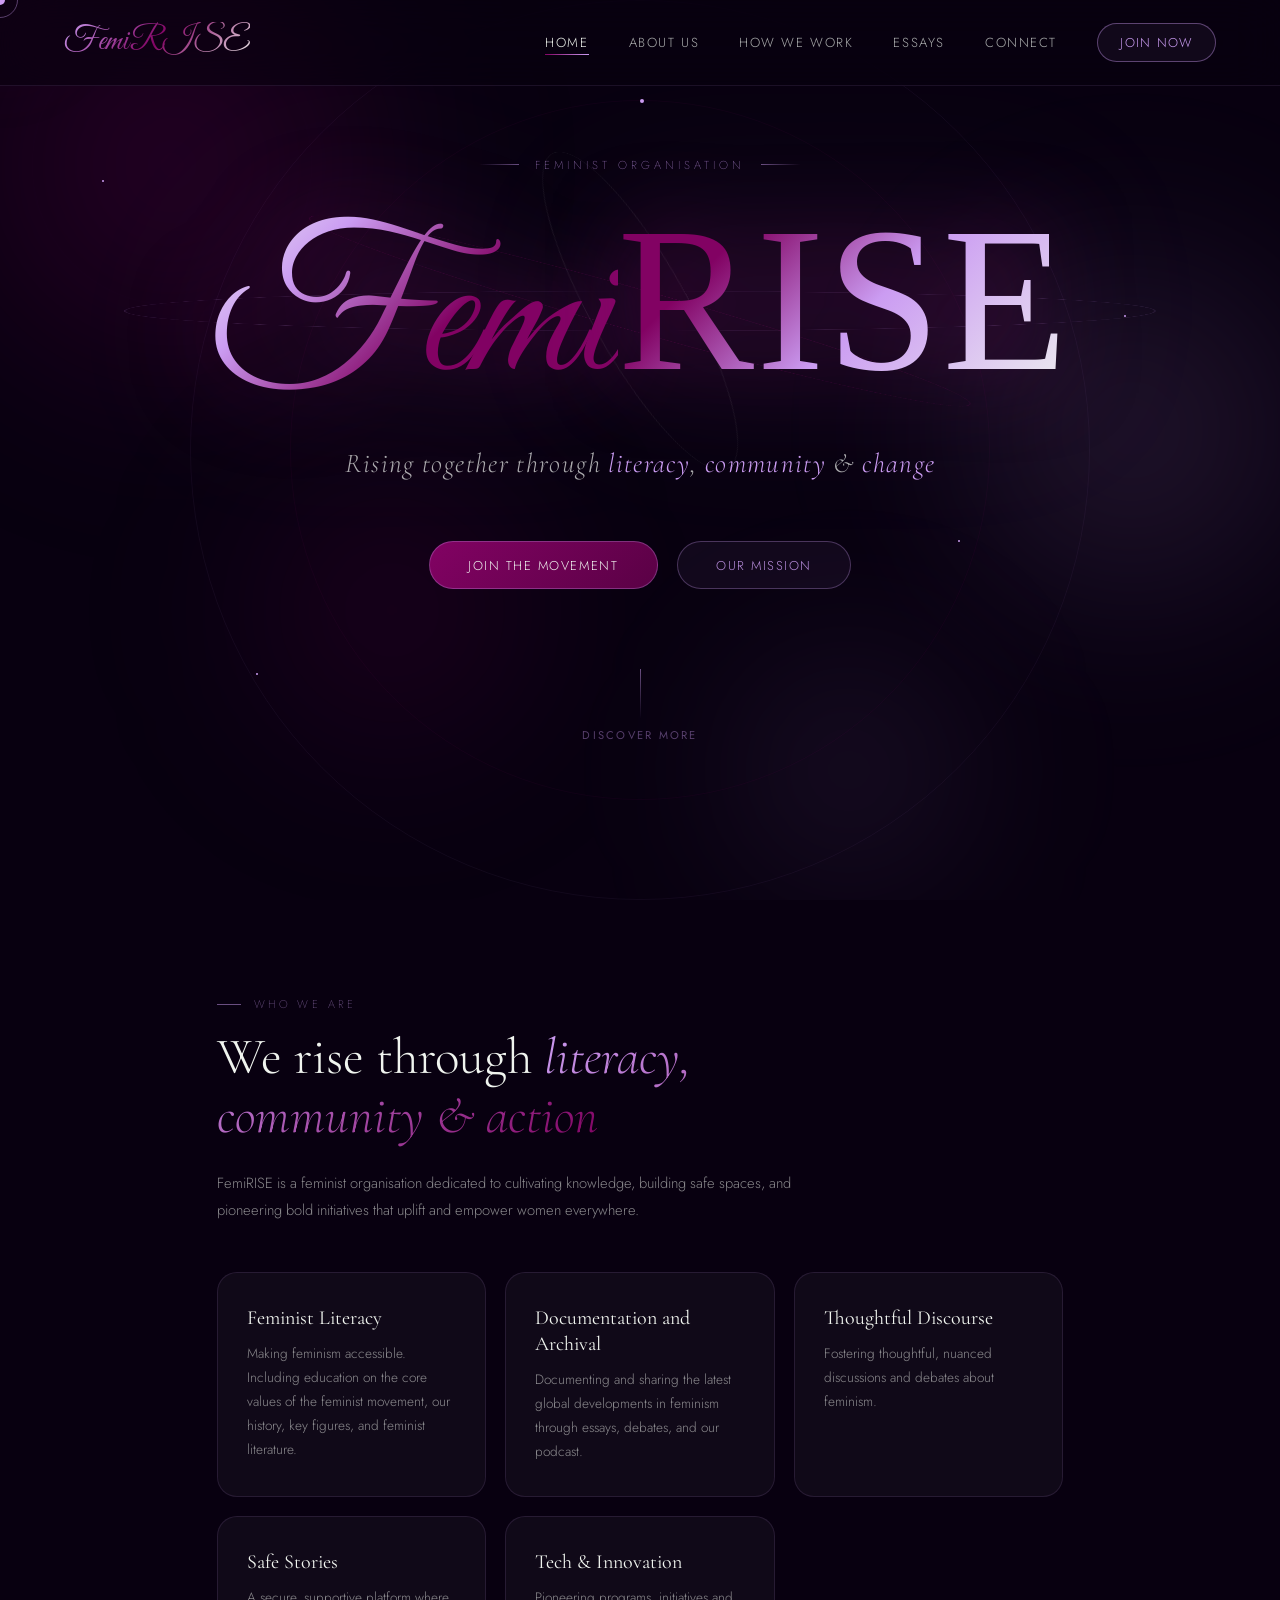
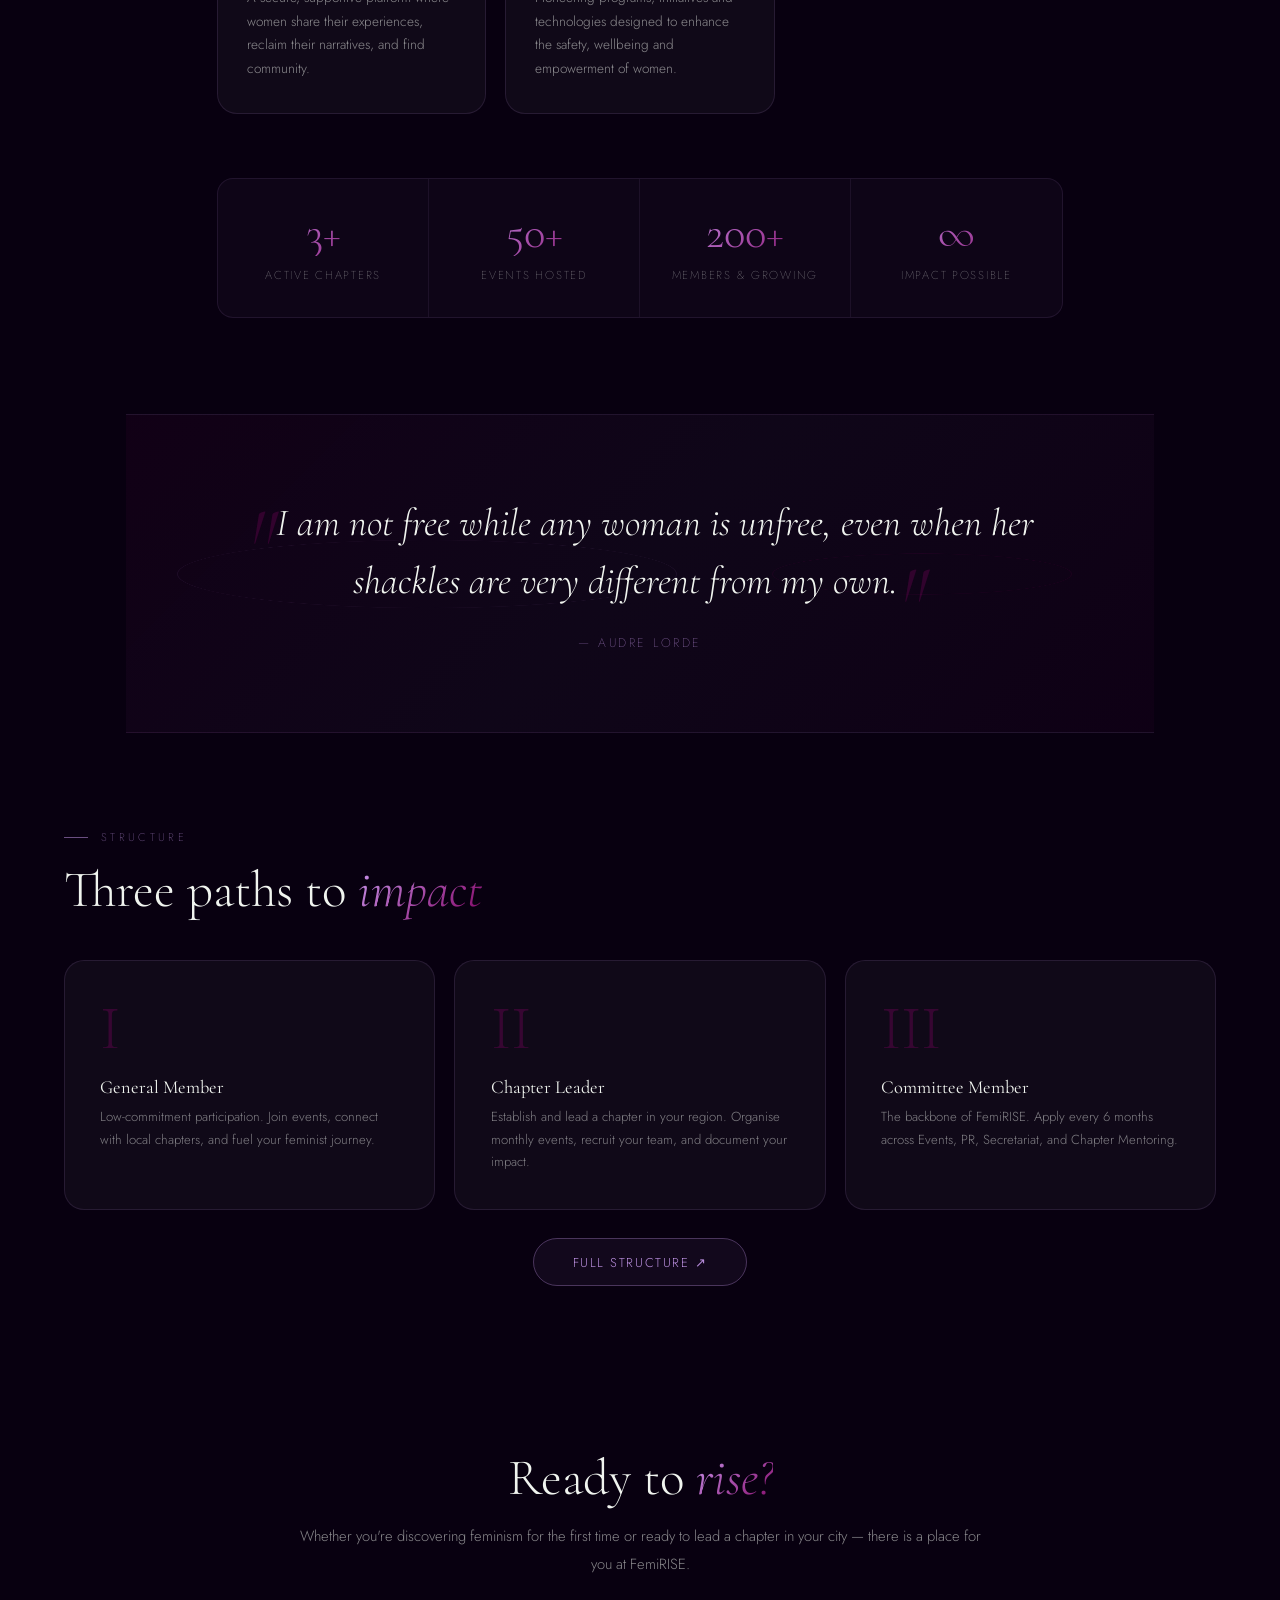
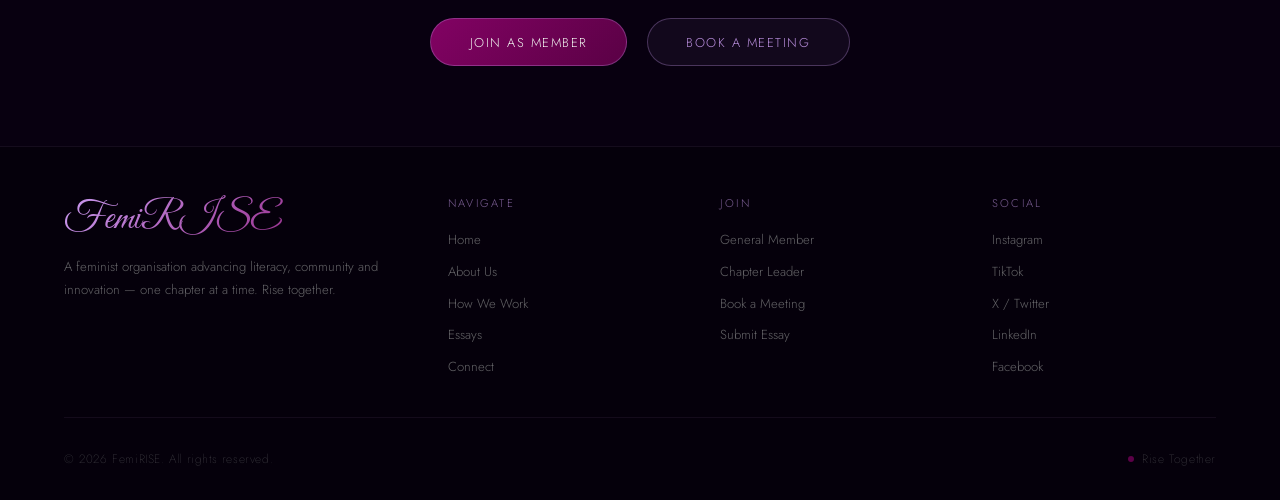
==== commit c6f896e7: "Updated 'Who We Are' section" ====
--- a/index.html
+++ b/index.html
@@ -964,22 +964,22 @@
       <div class="pillars-grid" style="margin-top:3rem">
         <div class="glass-card pillar-card reveal">
           <div class="pillar-title">Feminist Literacy</div>
-          <p class="pillar-text">Core values, movement history, key figures, and feminist literature — making knowledge accessible and transformative.</p>
+          <p class="pillar-text">Making feminism accessible. Including education on the core values of the feminist movement, our history, key figures, and feminist literature.</p>
         </div>
         <div class="glass-card pillar-card reveal" style="transition-delay:0.1s">
-          <div class="pillar-title">Living Archive</div>
-          <p class="pillar-text">Documenting and sharing the latest global developments in feminism — from grassroots movements to policy change.</p>
+          <div class="pillar-title">Documentation and Archival</div>
+          <p class="pillar-text">Documenting and sharing the latest global developments in feminism through essays, debates, and our podcast.</p>
         </div>
         <div class="glass-card pillar-card reveal" style="transition-delay:0.2s">
           <div class="pillar-title">Thoughtful Discourse</div>
-          <p class="pillar-text">Fostering thoughtful, nuanced discussions and debates about feminism — space for every voice and perspective.</p>
+          <p class="pillar-text">Fostering thoughtful, nuanced discussions and debates about feminism.</p>
         </div>
         <div class="glass-card pillar-card reveal" style="transition-delay:0.3s">
           <div class="pillar-title">Safe Stories</div>
           <p class="pillar-text">A secure, supportive platform where women share their experiences, reclaim their narratives, and find community.</p>
         </div>
         <div class="glass-card pillar-card reveal" style="transition-delay:0.4s">
-          <div class="pillar-title">Bold Innovation</div>
+          <div class="pillar-title">Tech & Innovation</div>
           <p class="pillar-text">Pioneering programs, initiatives and technologies designed to enhance the safety, wellbeing and empowerment of women.</p>
         </div>
       </div>
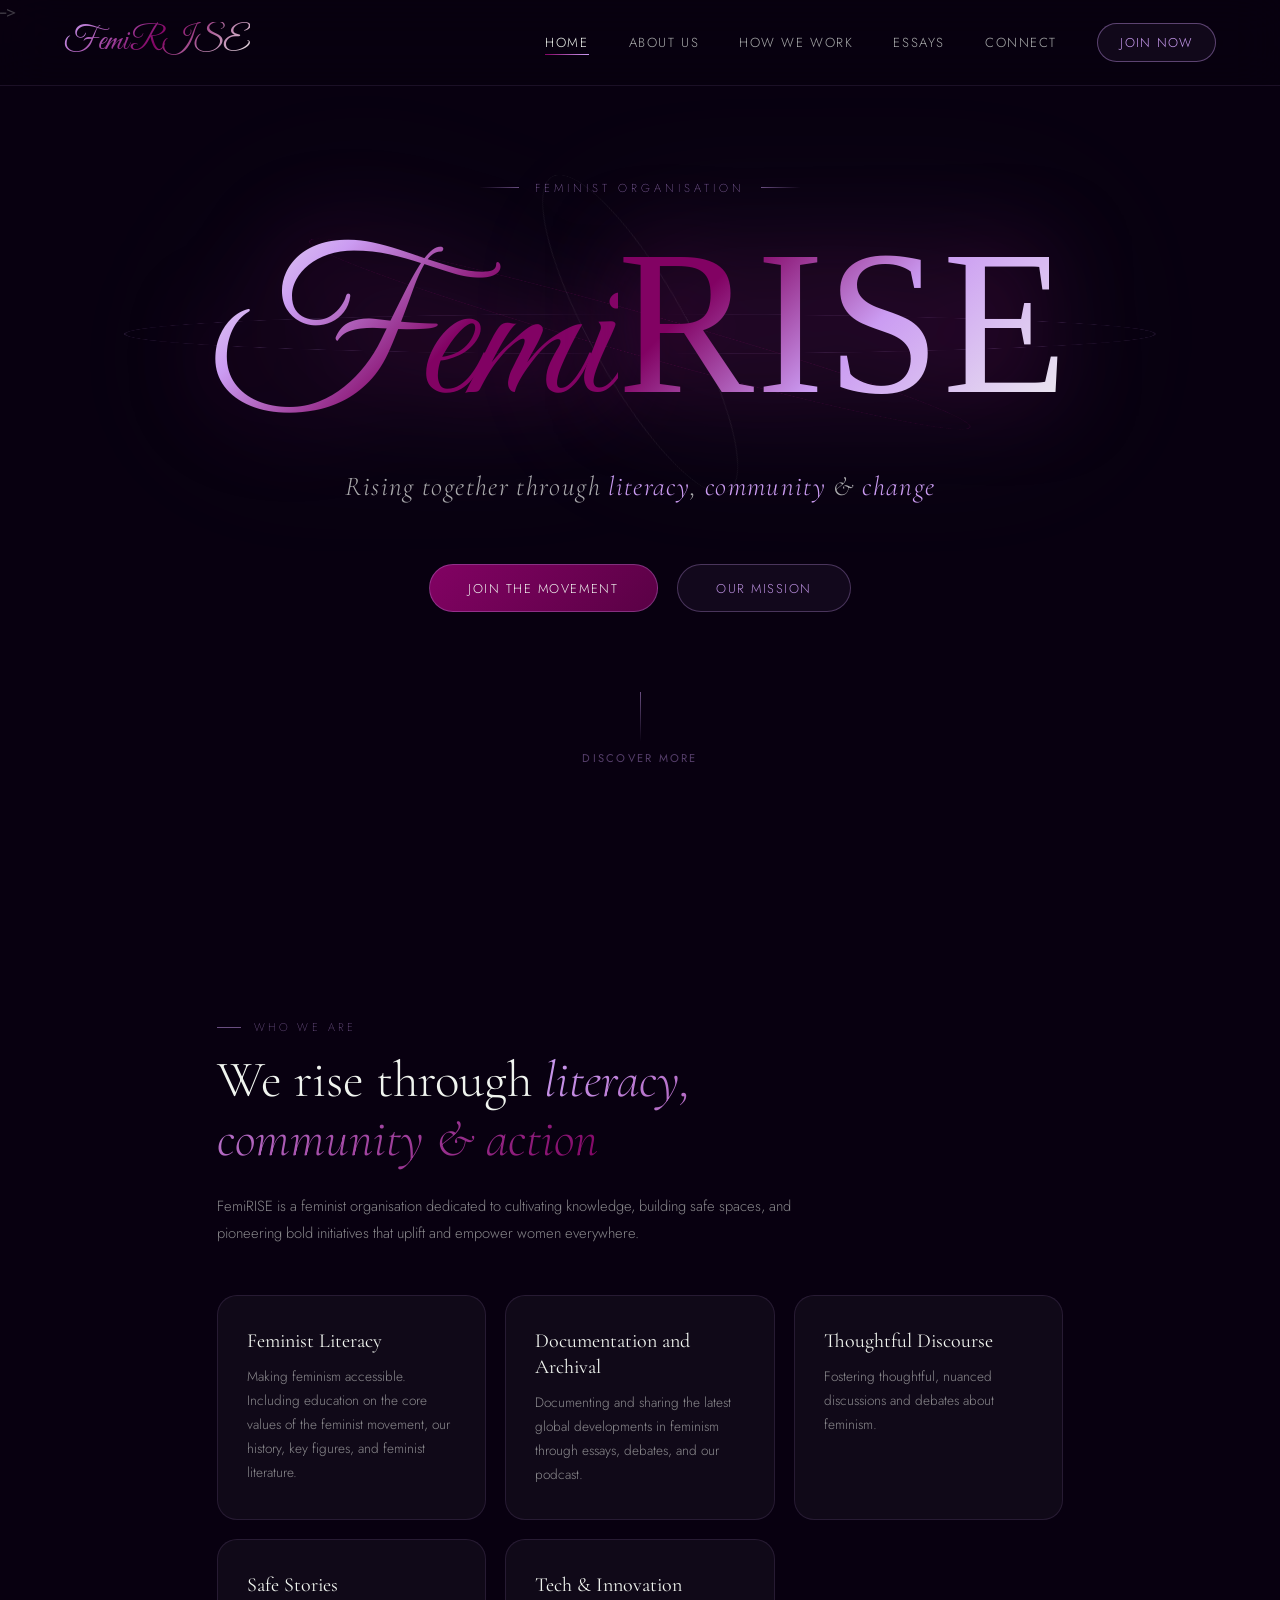
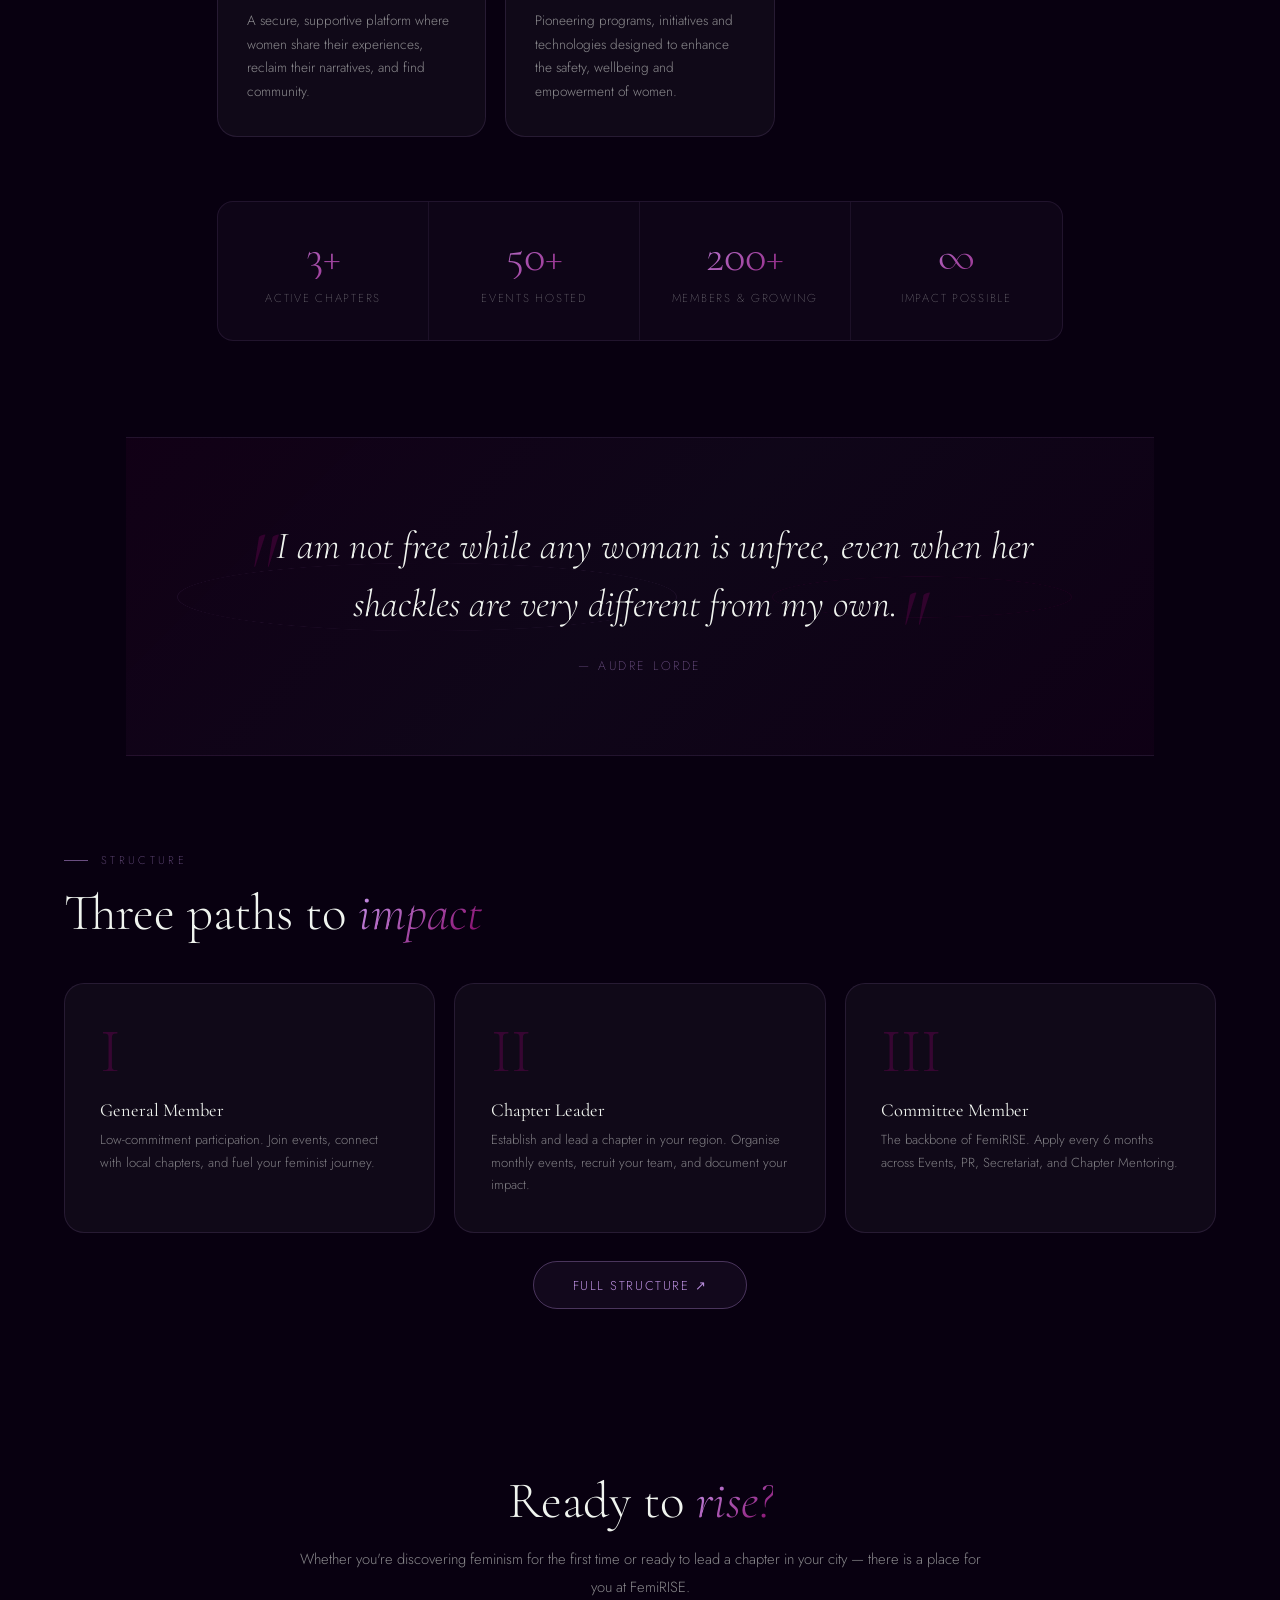
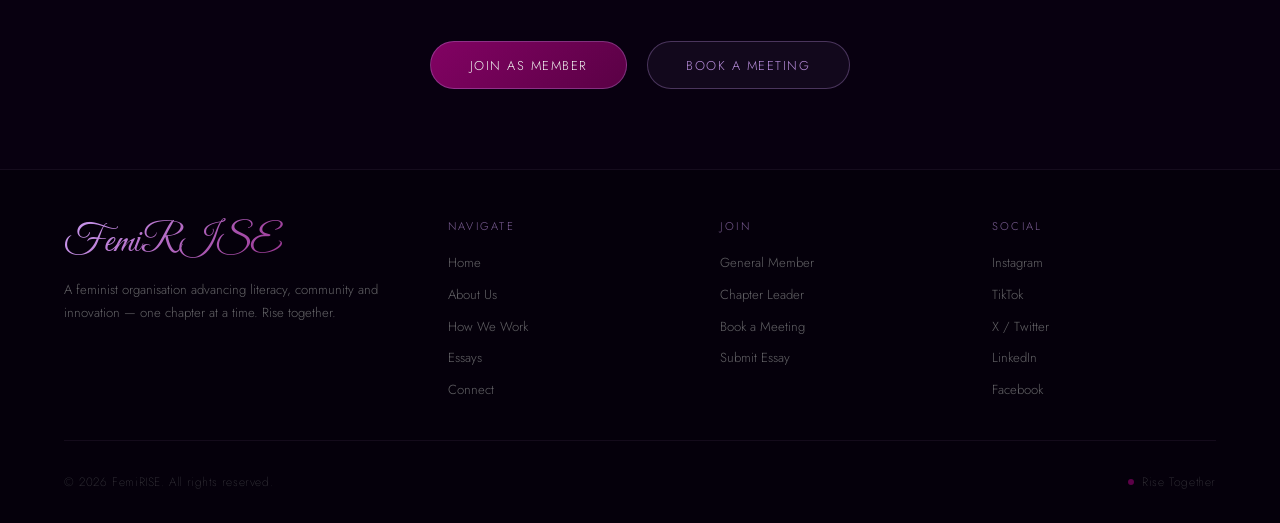
==== commit 1eb72151: "Removed unnecessary elements and made all box-shadows consistent" ====
--- a/index.html
+++ b/index.html
@@ -31,10 +31,10 @@
   color:var(--ivory);
   min-height:100vh;
   overflow-x:hidden;
-  cursor:none;
-}
-/* CUSTOM CURSOR */
-.cursor{
+  /* cursor:none; */
+}
+
+/* .cursor{
   position:fixed;width:10px;height:10px;
   background:var(--lavender);border-radius:50%;
   pointer-events:none;z-index:9999;
@@ -48,12 +48,12 @@
   pointer-events:none;z-index:9998;
   transition:transform 0.35s ease,opacity 0.3s ease;
   transform:translate(-50%,-50%);
-}
+} */
 body:hover .cursor{opacity:1}
 a:hover~.cursor,.btn:hover~.cursor{transform:translate(-50%,-50%) scale(2.5)}
 
 /* GLOBAL BG BLOBS */
-.bg-blobs{
+/* .bg-blobs{
   position:fixed;inset:0;z-index:0;pointer-events:none;overflow:hidden;
 }
 .blob{
@@ -64,7 +64,7 @@
 .blob-2{width:500px;height:500px;background:radial-gradient(ellipse,rgba(203,156,242,0.16),transparent 70%);top:20%;right:-8%;animation-delay:2s}
 .blob-3{width:400px;height:400px;background:radial-gradient(ellipse,rgba(130,2,99,0.2),transparent 70%);bottom:10%;left:15%;animation-delay:4s}
 .blob-4{width:350px;height:350px;background:radial-gradient(ellipse,rgba(203,156,242,0.12),transparent 70%);bottom:-5%;right:20%;animation-delay:1.5s}
-@keyframes blobPulse{0%,100%{transform:scale(1) translate(0,0)}33%{transform:scale(1.12) translate(20px,-15px)}66%{transform:scale(0.92) translate(-10px,20px)}}
+@keyframes blobPulse{0%,100%{transform:scale(1) translate(0,0)}33%{transform:scale(1.12) translate(20px,-15px)}66%{transform:scale(0.92) translate(-10px,20px)}} */
 
 /* NAV */
 nav{
@@ -110,7 +110,7 @@
 .nav-cta:hover{
   background:rgba(130,2,99,0.35);border-color:var(--rose);
   color:var(--ivory);transform:translateY(-1px);
-  box-shadow:0 0 24px rgba(130,2,99,0.3);
+  box-shadow: 0 8px 24px rgba(0,0,0,.18);
 }
 .nav-hamburger{display:none;flex-direction:column;gap:5px;cursor:pointer;padding:4px}
 .nav-hamburger span{display:block;width:24px;height:1px;background:var(--ivory);transition:var(--transition)}
@@ -226,7 +226,7 @@
   opacity:0;transition:opacity var(--transition);
 }
 .btn-primary:hover::before{opacity:1}
-.btn-primary:hover{transform:translateY(-2px);box-shadow:0 12px 40px rgba(130,2,99,0.45)}
+.btn-primary:hover{transform:translateY(-2px);box-shadow: 0 8px 24px rgba(0,0,0,.18);}
 .btn-primary span{position:relative;z-index:1}
 .btn-ghost{
   font-family:'Jost',sans-serif;font-weight:300;font-size:0.8rem;
@@ -252,7 +252,7 @@
 }
 @keyframes scrollAnim{0%,100%{transform:scaleY(1);opacity:0.5}50%{transform:scaleY(0.5);opacity:1}}
 
-/* ORBITING ELEMENTS */
+/* ORBITING ELEMENTS
 .orbit-ring{
   position:absolute;border-radius:50%;
   border:1px solid transparent;pointer-events:none;
@@ -266,7 +266,7 @@
   animation:dotPulse 2s ease-in-out infinite;
 }
 @keyframes orbitSpin{from{transform:translate(-50%,-50%) rotate(0deg)}to{transform:translate(-50%,-50%) rotate(360deg)}}
-@keyframes dotPulse{0%,100%{opacity:0.4;transform:scale(1)}50%{opacity:1;transform:scale(1.5)}}
+@keyframes dotPulse{0%,100%{opacity:0.4;transform:scale(1)}50%{opacity:1;transform:scale(1.5)}} */
 
 /* LIQUID GLASS CARD */
 .glass-card{
@@ -283,7 +283,7 @@
 .glass-card:hover{
   border-color:rgba(203,156,242,0.28);
   transform:translateY(-6px);
-  box-shadow:0 24px 60px rgba(130,2,99,0.2),0 0 1px rgba(203,156,242,0.3) inset;
+  box-shadow: 0 8px 24px rgba(0,0,0,.18);
 }
 .glass-card:hover::before{opacity:1}
 
@@ -331,7 +331,7 @@
 }
 .pillar-card:hover .pillar-icon{
   background:rgba(130,2,99,0.4);border-color:var(--rose);
-  transform:scale(1.12);box-shadow:0 0 20px rgba(130,2,99,0.4);
+  transform:scale(1.12);box-shadow: 0 8px 24px rgba(0,0,0,.18);
 }
 .pillar-title{
   font-family:'Cormorant Garamond',serif;font-weight:400;font-size:1.25rem;
@@ -475,7 +475,7 @@
   background:linear-gradient(90deg,transparent,var(--rose),var(--lavender),transparent);
   transform:scaleX(0);transition:transform var(--transition);
 }
-.team-card:hover{border-color:rgba(203,156,242,0.3);transform:translateY(-6px);box-shadow:0 20px 50px rgba(130,2,99,0.18)}
+.team-card:hover{border-color:rgba(203,156,242,0.3);transform:translateY(-6px);box-shadow: 0 8px 24px rgba(0,0,0,.18);}
 .team-card:hover::before{transform:scaleX(1)}
 .team-avatar{
   width:80px;height:80px;border-radius:50%;
@@ -487,7 +487,7 @@
   transition:all var(--transition);
 }
 .team-card:hover .team-avatar{
-  border-color:var(--rose);box-shadow:0 0 20px rgba(130,2,99,0.35);
+  border-color:var(--rose);box-shadow: 0 8px 24px rgba(0,0,0,.18);;
 }
 .team-name{
   font-family:'Cormorant Garamond',serif;font-weight:400;font-size:1.1rem;
@@ -523,7 +523,7 @@
   color:var(--lavender);transition:all var(--transition);
 }
 .tier-section:hover .tier-badge{
-  box-shadow:0 0 24px rgba(130,2,99,0.4);border-color:var(--lavender);
+  box-shadow: 0 8px 24px rgba(0,0,0,.18);;border-color:var(--lavender);
 }
 .tier-label{
   font-family:'Jost',sans-serif;font-weight:200;font-size:0.7rem;
@@ -574,7 +574,7 @@
   font-family:'Cormorant Upright',serif;font-size:0.9rem;font-weight:400;
   color:var(--lavender);transition:all var(--transition);
 }
-.step-item:hover .step-num{background:rgba(130,2,99,0.5);box-shadow:0 0 14px rgba(130,2,99,0.4)}
+.step-item:hover .step-num{background:rgba(130,2,99,0.5);box-shadow: 0 8px 24px rgba(0,0,0,.18);}
 .step-line-v{flex:1;width:1px;background:rgba(130,2,99,0.15);min-height:30px}
 .step-content{padding-top:0.4rem}
 .step-title{
@@ -637,7 +637,7 @@
 }
 .essay-card:hover{
   border-color:rgba(203,156,242,0.3);transform:translateY(-6px);
-  box-shadow:0 20px 50px rgba(130,2,99,0.15);
+  box-shadow: 0 8px 24px rgba(0,0,0,.18);
   background:rgba(240,244,239,0.04);
 }
 .essay-tag{
@@ -694,7 +694,7 @@
 }
 .connect-card:hover{
   border-color:rgba(130,2,99,0.45);transform:translateY(-6px);
-  box-shadow:0 24px 60px rgba(130,2,99,0.18);
+  box-shadow: 0 8px 24px rgba(0,0,0,.18);
 }
 .connect-card:hover::after{opacity:1}
 .connect-icon{
@@ -705,7 +705,7 @@
   transition:all var(--transition);position:relative;z-index:1;
 }
 .connect-card:hover .connect-icon{
-  background:rgba(130,2,99,0.5);box-shadow:0 0 20px rgba(130,2,99,0.4);
+  background:rgba(130,2,99,0.5);box-shadow: 0 8px 24px rgba(0,0,0,.18);
 }
 .connect-card-title{
   font-family:'Cormorant Garamond',serif;font-weight:400;font-size:1.2rem;
@@ -740,7 +740,7 @@
 .social-pill:hover{
   background:rgba(130,2,99,0.2);border-color:rgba(130,2,99,0.5);
   color:var(--ivory);transform:translateY(-2px);
-  box-shadow:0 8px 24px rgba(130,2,99,0.2);
+  box-shadow: 0 8px 24px rgba(0,0,0,.18);
 }
 .social-icon{font-size:1rem}
 
@@ -826,14 +826,14 @@
   height:1px;width:100%;
 }
 
-/* LIQUID BLOB INTERACTIVE */
+/* LIQUID BLOB INTERACTIVE
 .liquid-blob{
   position:fixed;width:200px;height:200px;border-radius:50%;
   background:radial-gradient(ellipse,rgba(130,2,99,0.12),transparent 70%);
   pointer-events:none;z-index:0;
   transition:transform 0.8s cubic-bezier(0.23,1,0.32,1);
   filter:blur(30px);
-}
+} */
 
 /* MOBILE */
 @media(max-width:768px){
@@ -861,12 +861,12 @@
   pointer-events:none;animation:ellipseRotate 20s linear infinite;
 }
 
-/* SPARKLE DOT */
+/* SPARKLE DOT
 .sparkle{
   position:absolute;width:2px;height:2px;border-radius:50%;
   background:var(--lavender);pointer-events:none;
   animation:sparkleFade 3s ease-in-out infinite;
-}
+} */
 @keyframes sparkleFade{0%,100%{opacity:0;transform:scale(0)}50%{opacity:1;transform:scale(1)}}
 </style>
 </head>
@@ -883,9 +883,9 @@
   <div class="blob blob-3"></div>
   <div class="blob blob-4"></div>
 </div>
-
+<!-- 
 <!-- Liquid blob that follows mouse loosely -->
-<div class="liquid-blob" id="liquidBlob"></div>
+<div class="liquid-blob" id="liquidBlob"></div> -->
 
 <!-- NAV -->
 <nav id="mainNav">
@@ -919,8 +919,8 @@
 
   <!-- HERO -->
   <section class="hero">
-    <div class="orbit-ring orbit-ring-1"><div class="orbit-dot"></div></div>
-    <div class="orbit-ring orbit-ring-2"></div>
+    <!-- <div class="orbit-ring orbit-ring-1"><div class="orbit-dot"></div></div>
+    <div class="orbit-ring orbit-ring-2"></div> -->
 
     <!-- Deco sparkles -->
     <div class="sparkle" style="top:20%;left:8%;animation-delay:0s"></div>
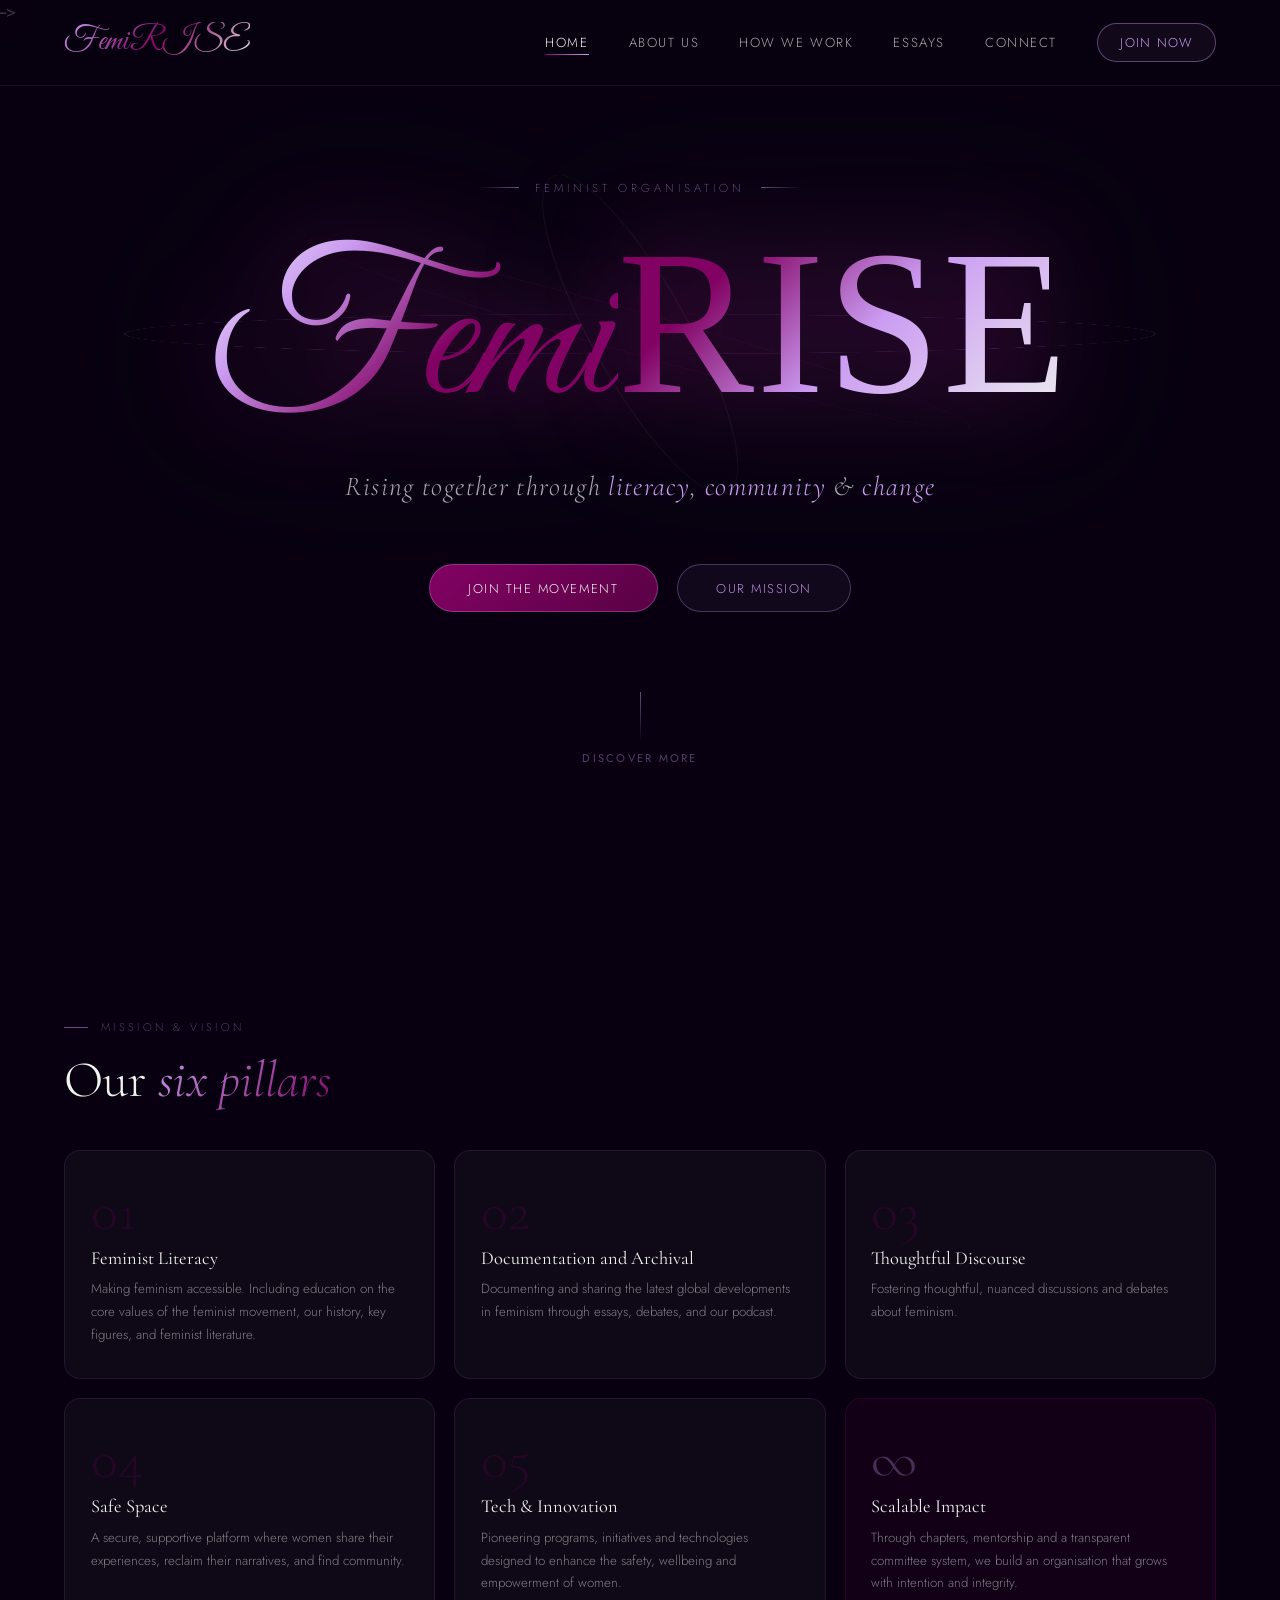
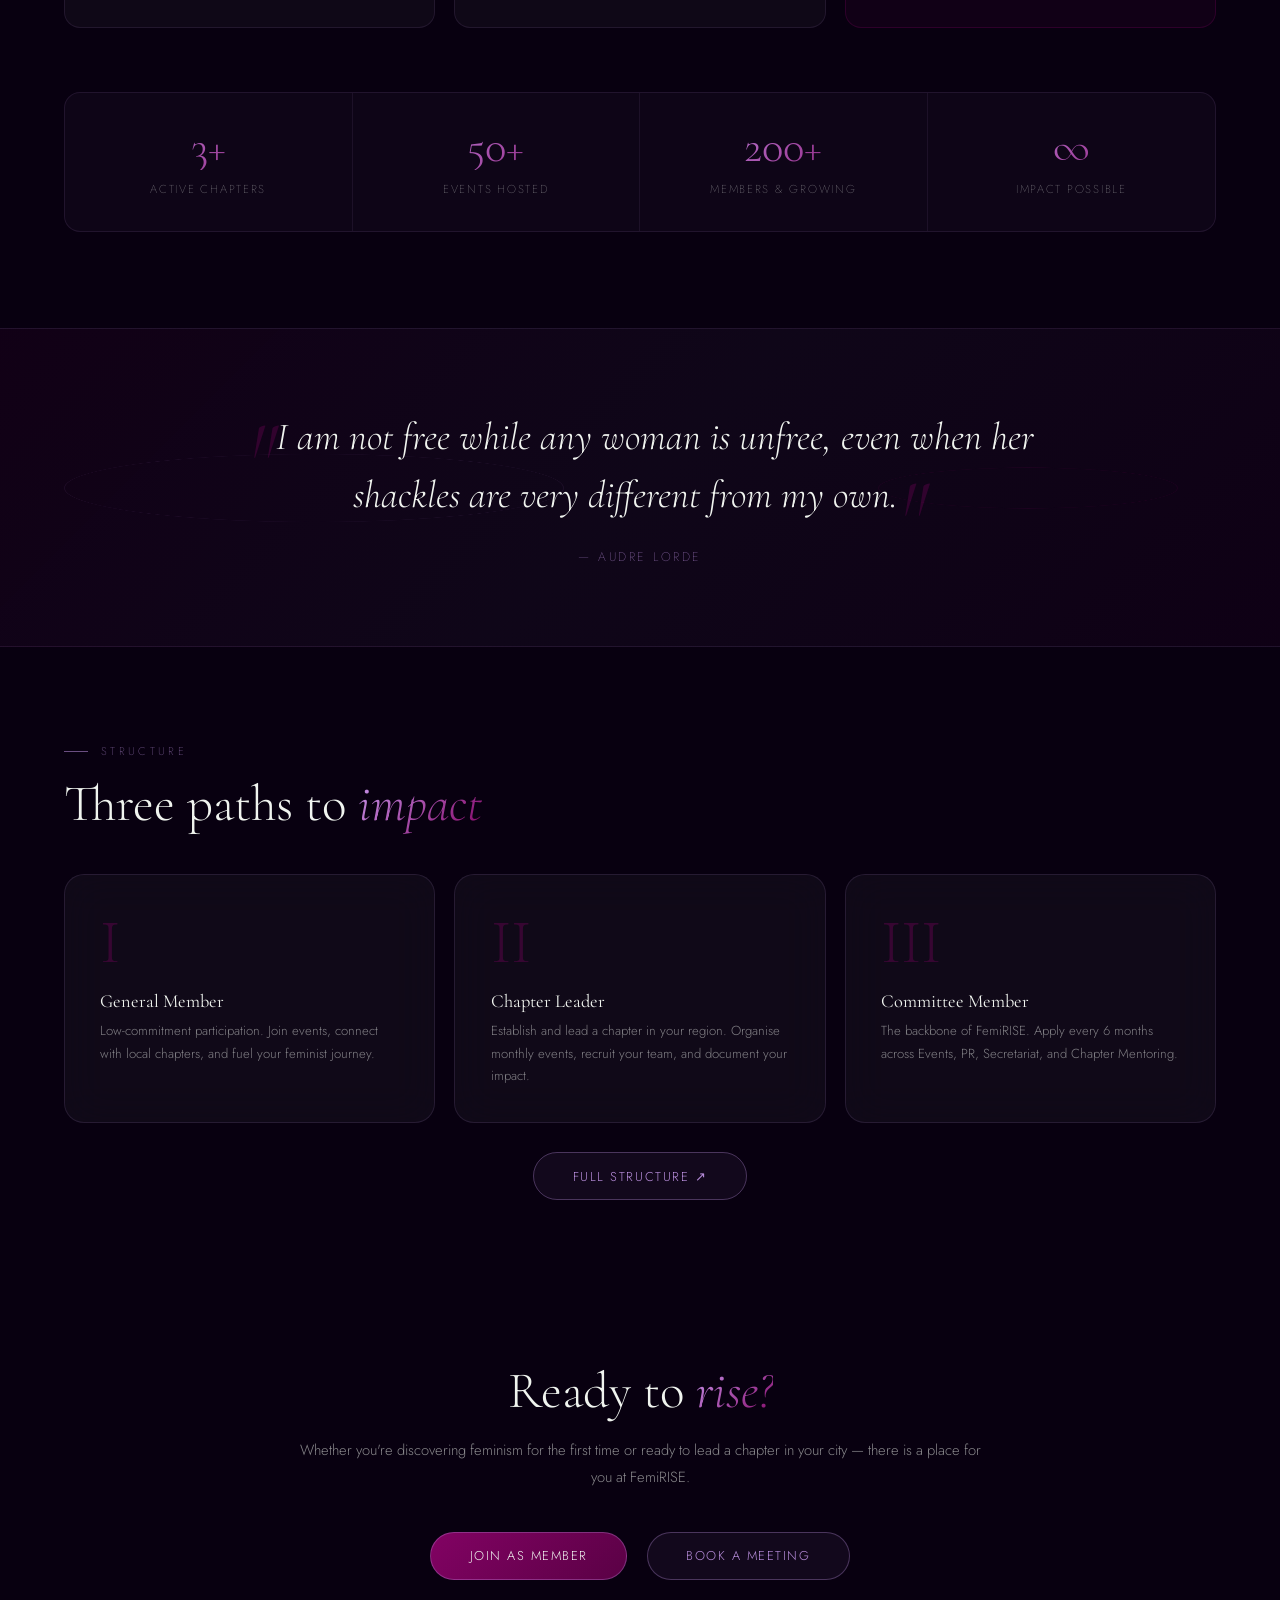
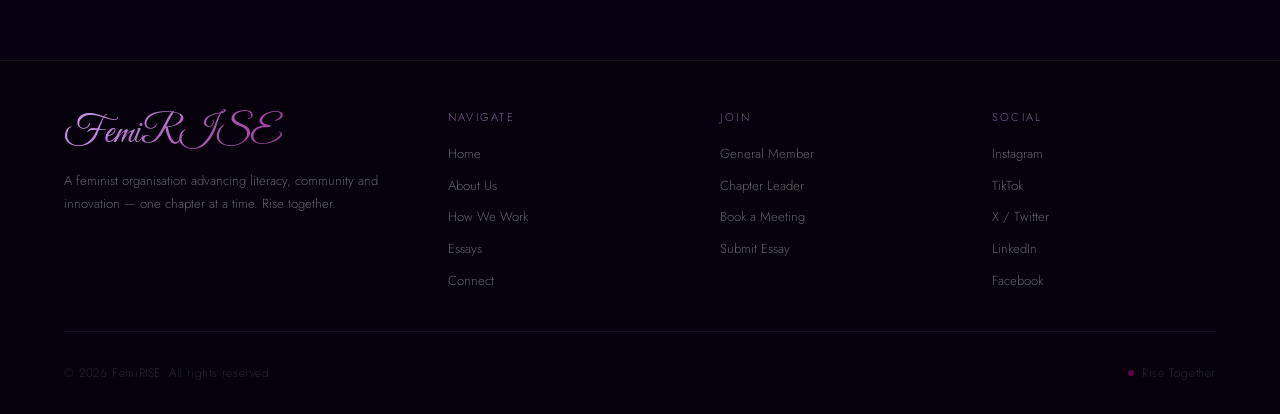
==== commit 9e36f5be: "Standardised mission and vision across pages" ====
--- a/index.html
+++ b/index.html
@@ -953,36 +953,44 @@
   </section>
 
   <!-- PILLARS -->
-  <section class="section">
+    <section class="section">
     <div class="section-inner">
-      <div class="section-label">Who We Are</div>
-      <h2 class="section-title reveal">We rise through <em>literacy,<br>community &amp; action</em></h2>
-      <p style="font-family:'Jost',sans-serif;font-weight:300;font-size:0.92rem;color:rgba(240,244,239,0.55);line-height:1.85;max-width:620px;margin-bottom:0" class="reveal">
-        FemiRISE is a feminist organisation dedicated to cultivating knowledge, building safe spaces, and pioneering bold initiatives that uplift and empower women everywhere.
-      </p>
-
-      <div class="pillars-grid" style="margin-top:3rem">
-        <div class="glass-card pillar-card reveal">
-          <div class="pillar-title">Feminist Literacy</div>
-          <p class="pillar-text">Making feminism accessible. Including education on the core values of the feminist movement, our history, key figures, and feminist literature.</p>
-        </div>
-        <div class="glass-card pillar-card reveal" style="transition-delay:0.1s">
-          <div class="pillar-title">Documentation and Archival</div>
-          <p class="pillar-text">Documenting and sharing the latest global developments in feminism through essays, debates, and our podcast.</p>
-        </div>
-        <div class="glass-card pillar-card reveal" style="transition-delay:0.2s">
-          <div class="pillar-title">Thoughtful Discourse</div>
-          <p class="pillar-text">Fostering thoughtful, nuanced discussions and debates about feminism.</p>
-        </div>
-        <div class="glass-card pillar-card reveal" style="transition-delay:0.3s">
-          <div class="pillar-title">Safe Stories</div>
-          <p class="pillar-text">A secure, supportive platform where women share their experiences, reclaim their narratives, and find community.</p>
-        </div>
-        <div class="glass-card pillar-card reveal" style="transition-delay:0.4s">
-          <div class="pillar-title">Tech & Innovation</div>
-          <p class="pillar-text">Pioneering programs, initiatives and technologies designed to enhance the safety, wellbeing and empowerment of women.</p>
-        </div>
-      </div>
+      <div class="section-label">Mission & Vision</div>
+      <h2 class="section-title reveal">Our <em>six pillars</em></h2>
+      <div class="values-grid">
+        <div class="value-card reveal">
+          <div class="value-num">01</div>
+          <div class="value-name">Feminist Literacy</div>
+          <p class="value-desc">Making feminism accessible. Including education on the core values of the feminist movement, our history, key figures, and feminist literature.</p>
+        </div>
+        <div class="value-card reveal" style="transition-delay:0.1s">
+          <div class="value-num">02</div>
+          <div class="value-name">Documentation and Archival</div>
+          <p class="value-desc">Documenting and sharing the latest global developments in feminism through essays, debates, and our podcast.</p>
+        </div>
+        <div class="value-card reveal" style="transition-delay:0.2s">
+          <div class="value-num">03</div>
+          <div class="value-name">Thoughtful Discourse</div>
+          <p class="value-desc">Fostering thoughtful, nuanced discussions and debates about feminism.</p>
+        </div>
+        <div class="value-card reveal" style="transition-delay:0.3s">
+          <div class="value-num">04</div>
+          <div class="value-name">Safe Space</div>
+          <p class="value-desc">A secure, supportive platform where women share their experiences, reclaim their narratives, and find community.</p>
+        </div>
+        <div class="value-card reveal" style="transition-delay:0.4s">
+          <div class="value-num">05</div>
+          <div class="value-name">Tech & Innovation</div>
+          <p class="value-desc">Pioneering programs, initiatives and technologies designed to enhance the safety, wellbeing and empowerment of women.</p>
+        </div>
+        <div class="value-card reveal" style="transition-delay:0.5s;background:rgba(130,2,99,0.08);border-color:rgba(130,2,99,0.25)">
+          <div class="value-num" style="color:rgba(203,156,242,0.3)">∞</div>
+          <div class="value-name">Scalable Impact</div>
+          <p class="value-desc">Through chapters, mentorship and a transparent committee system, we build an organisation that grows with intention and integrity.</p>
+        </div>
+      </div>
+    </div>
+
 
       <!-- Stats Strip -->
       <div class="stats-strip reveal" style="margin-top:4rem">
@@ -1093,32 +1101,32 @@
   <section class="section">
     <div class="section-inner">
       <div class="section-label">Mission & Vision</div>
-      <h2 class="section-title reveal">Our <em>five pillars</em></h2>
+      <h2 class="section-title reveal">Our <em>six pillars</em></h2>
       <div class="values-grid">
         <div class="value-card reveal">
           <div class="value-num">01</div>
           <div class="value-name">Feminist Literacy</div>
-          <p class="value-desc">We champion access to the full breadth of feminist knowledge — history, theory, key figures and literature — making it living and relevant.</p>
+          <p class="value-desc">Making feminism accessible. Including education on the core values of the feminist movement, our history, key figures, and feminist literature.</p>
         </div>
         <div class="value-card reveal" style="transition-delay:0.1s">
           <div class="value-num">02</div>
-          <div class="value-name">Living Documentation</div>
-          <p class="value-desc">We continuously document and share developments in feminist movements worldwide, creating an evolving, accessible archive.</p>
+          <div class="value-name">Documentation and Archival</div>
+          <p class="value-desc">Documenting and sharing the latest global developments in feminism through essays, debates, and our podcast.</p>
         </div>
         <div class="value-card reveal" style="transition-delay:0.2s">
           <div class="value-num">03</div>
           <div class="value-name">Thoughtful Discourse</div>
-          <p class="value-desc">We hold space for nuanced, honest debate — welcoming a diversity of perspectives as essential to feminist growth.</p>
+          <p class="value-desc">Fostering thoughtful, nuanced discussions and debates about feminism.</p>
         </div>
         <div class="value-card reveal" style="transition-delay:0.3s">
           <div class="value-num">04</div>
-          <div class="value-name">Safe Platform</div>
-          <p class="value-desc">We protect and amplify women's stories, creating a trauma-aware, respectful environment for sharing lived experience.</p>
+          <div class="value-name">Safe Space</div>
+          <p class="value-desc">A secure, supportive platform where women share their experiences, reclaim their narratives, and find community.</p>
         </div>
         <div class="value-card reveal" style="transition-delay:0.4s">
           <div class="value-num">05</div>
-          <div class="value-name">Bold Innovation</div>
-          <p class="value-desc">We build programs and technologies that tangibly improve safety, wellbeing and systemic equity for women.</p>
+          <div class="value-name">Tech & Innovation</div>
+          <p class="value-desc">Pioneering programs, initiatives and technologies designed to enhance the safety, wellbeing and empowerment of women.</p>
         </div>
         <div class="value-card reveal" style="transition-delay:0.5s;background:rgba(130,2,99,0.08);border-color:rgba(130,2,99,0.25)">
           <div class="value-num" style="color:rgba(203,156,242,0.3)">∞</div>
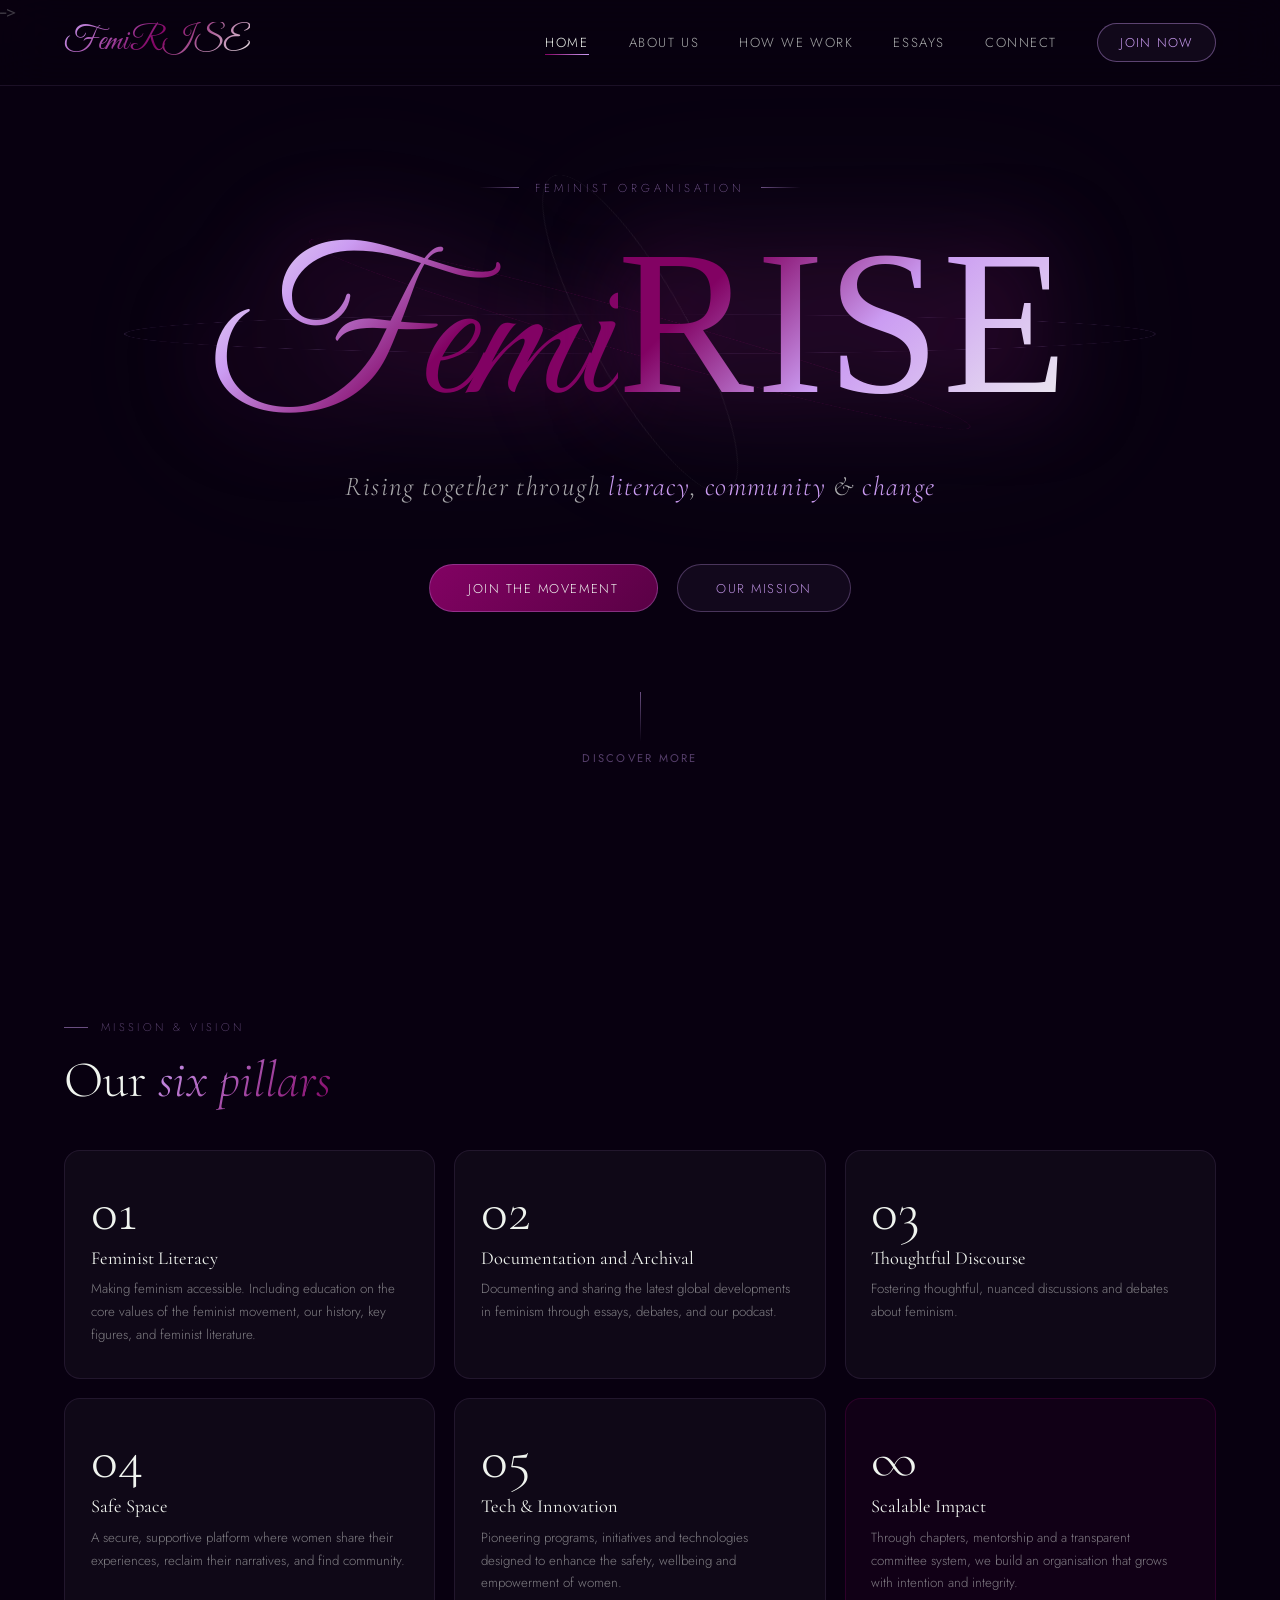
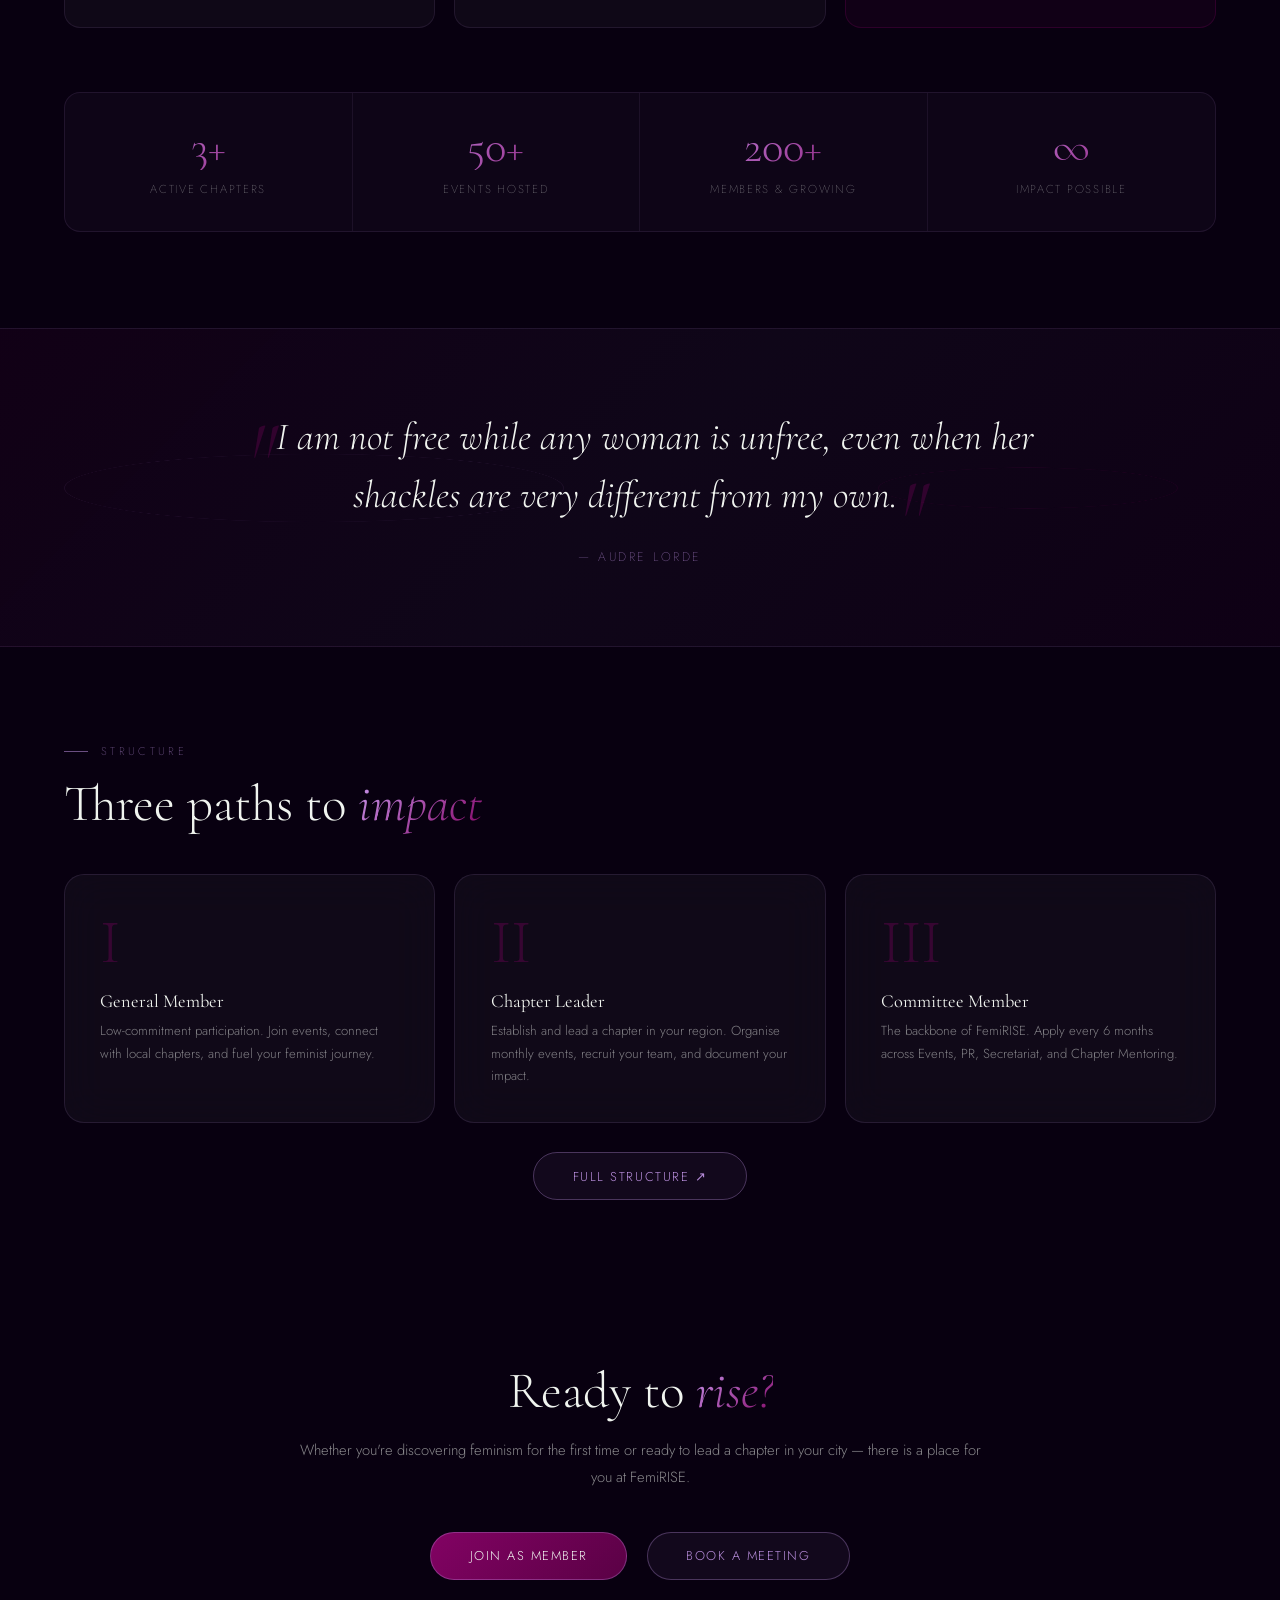
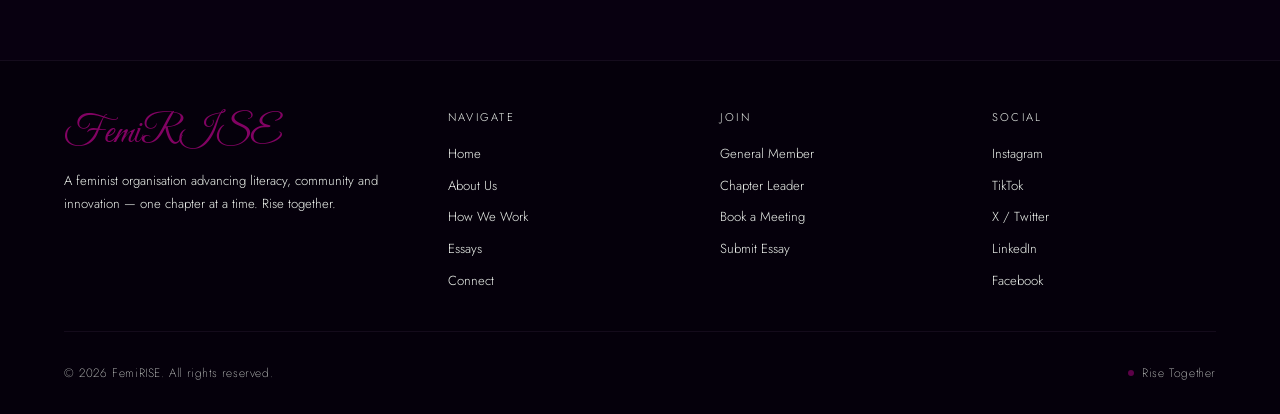
==== commit 505be03a: "Tried to standardise all colours to ivory" ====
--- a/index.html
+++ b/index.html
@@ -451,7 +451,7 @@
 .value-card:hover::after{transform:scaleX(1)}
 .value-num{
   font-family:'Cormorant Upright',serif;font-size:3.5rem;font-weight:300;
-  color:rgba(130,2,99,0.2);line-height:1;margin-bottom:0.5rem;
+  color:var(--ivory);line-height:1;margin-bottom:0.5rem;
 }
 .value-name{
   font-family:'Cormorant Garamond',serif;font-weight:400;font-size:1.15rem;
@@ -705,7 +705,7 @@
   transition:all var(--transition);position:relative;z-index:1;
 }
 .connect-card:hover .connect-icon{
-  background:rgba(130,2,99,0.5);box-shadow: 0 8px 24px rgba(0,0,0,.18);
+  background:#820263;box-shadow: 0 8px 24px #5a0145;
 }
 .connect-card-title{
   font-family:'Cormorant Garamond',serif;font-weight:400;font-size:1.2rem;
@@ -713,7 +713,7 @@
 }
 .connect-card-desc{
   font-family:'Jost',sans-serif;font-weight:300;font-size:0.83rem;
-  color:rgba(240,244,239,0.5);line-height:1.7;margin-bottom:1rem;
+  color:var(--ivory);line-height:1.7;margin-bottom:1rem;
   position:relative;z-index:1;
 }
 .connect-cta-link{
@@ -731,9 +731,9 @@
 .social-pill{
   display:flex;align-items:center;gap:0.7rem;
   padding:0.7rem 1.4rem;border-radius:50px;
-  border:1px solid rgba(203,156,242,0.15);
+  border:1px solid #5a0145;
   background:rgba(240,244,239,0.03);
-  color:rgba(203,156,242,0.7);text-decoration:none;
+  color:#CB9CF2;text-decoration:none;
   font-family:'Jost',sans-serif;font-weight:300;font-size:0.82rem;
   letter-spacing:0.05em;transition:all var(--transition);
 }
@@ -756,7 +756,7 @@
 }
 .newsletter-sub{
   font-family:'Jost',sans-serif;font-weight:300;font-size:0.88rem;
-  color:rgba(240,244,239,0.55);margin-bottom:2rem;line-height:1.7;
+  color:var(--ivory);margin-bottom:2rem;line-height:1.7;
 }
 .newsletter-form{
   display:flex;gap:0.8rem;justify-content:center;flex-wrap:wrap;
@@ -788,31 +788,31 @@
 }
 .footer-logo{
   font-family:'Great Vibes',cursive;font-size:2.4rem;
-  background:linear-gradient(135deg,#CB9CF2,#820263);
+  background:#820263;
   -webkit-background-clip:text;-webkit-text-fill-color:transparent;background-clip:text;
   display:block;margin-bottom:0.8rem;
 }
 .footer-about{
   font-family:'Jost',sans-serif;font-weight:300;font-size:0.82rem;
-  color:rgba(240,244,239,0.4);line-height:1.75;
+  color:var(--ivory);line-height:1.75;
 }
 .footer-col-title{
   font-family:'Jost',sans-serif;font-weight:300;font-size:0.7rem;
   letter-spacing:0.2em;text-transform:uppercase;
-  color:rgba(203,156,242,0.6);margin-bottom:1rem;
+  color:var(--ivory);margin-bottom:1rem;
 }
 .footer-links{list-style:none;display:flex;flex-direction:column;gap:0.55rem}
 .footer-links a{
   font-family:'Jost',sans-serif;font-weight:300;font-size:0.82rem;
-  color:rgba(240,244,239,0.4);text-decoration:none;
+  color:var(--ivory);text-decoration:none;
   transition:color var(--transition-fast);cursor:pointer;
 }
-.footer-links a:hover{color:rgba(203,156,242,0.8)}
+.footer-links a:hover{color:var(--ivory);}
 .footer-bottom{
   display:flex;justify-content:space-between;align-items:center;
   padding-top:2rem;border-top:1px solid rgba(203,156,242,0.07);
   font-family:'Jost',sans-serif;font-weight:200;font-size:0.75rem;
-  color:rgba(240,244,239,0.25);letter-spacing:0.05em;
+  color:var(--ivory);letter-spacing:0.05em;
 }
 
 /* SCROLL REVEAL */
@@ -984,7 +984,7 @@
           <p class="value-desc">Pioneering programs, initiatives and technologies designed to enhance the safety, wellbeing and empowerment of women.</p>
         </div>
         <div class="value-card reveal" style="transition-delay:0.5s;background:rgba(130,2,99,0.08);border-color:rgba(130,2,99,0.25)">
-          <div class="value-num" style="color:rgba(203,156,242,0.3)">∞</div>
+          <div class="value-num" style="color:var(--ivory);">∞</div>
           <div class="value-name">Scalable Impact</div>
           <p class="value-desc">Through chapters, mentorship and a transparent committee system, we build an organisation that grows with intention and integrity.</p>
         </div>
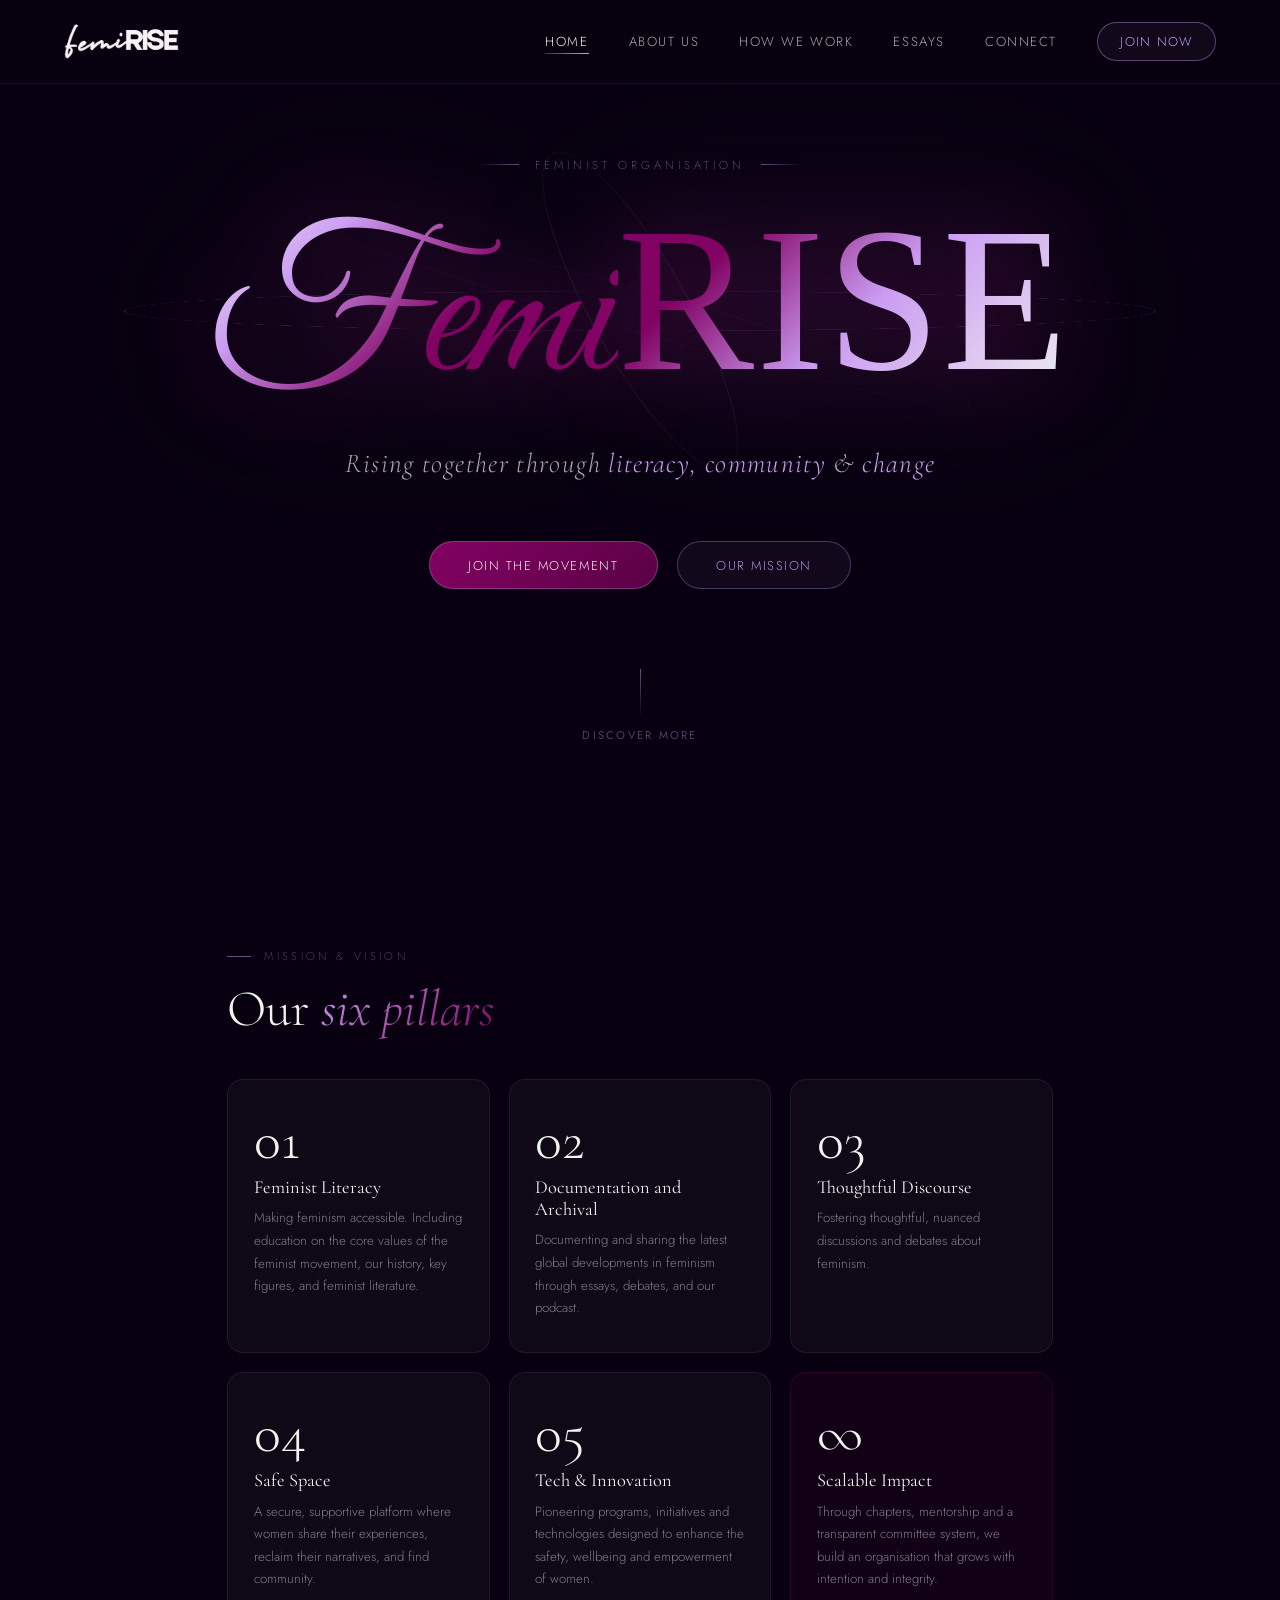
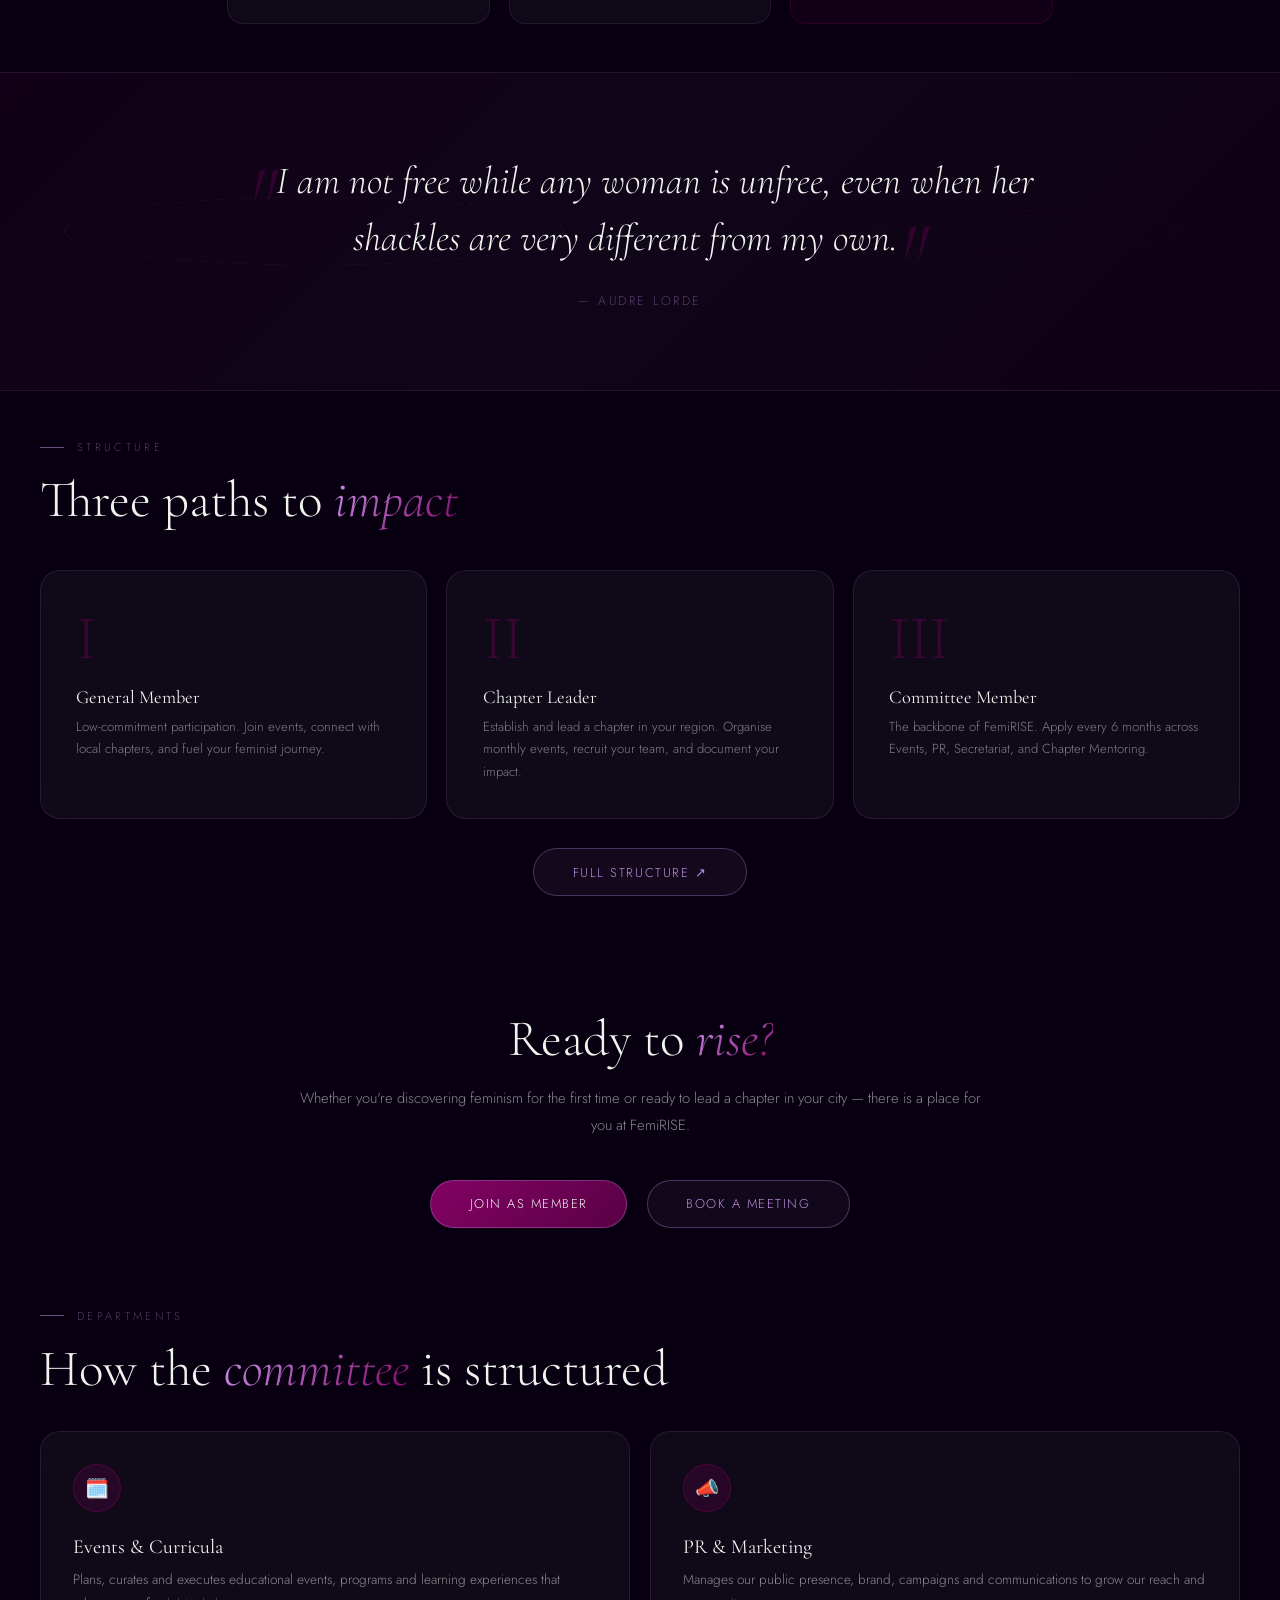
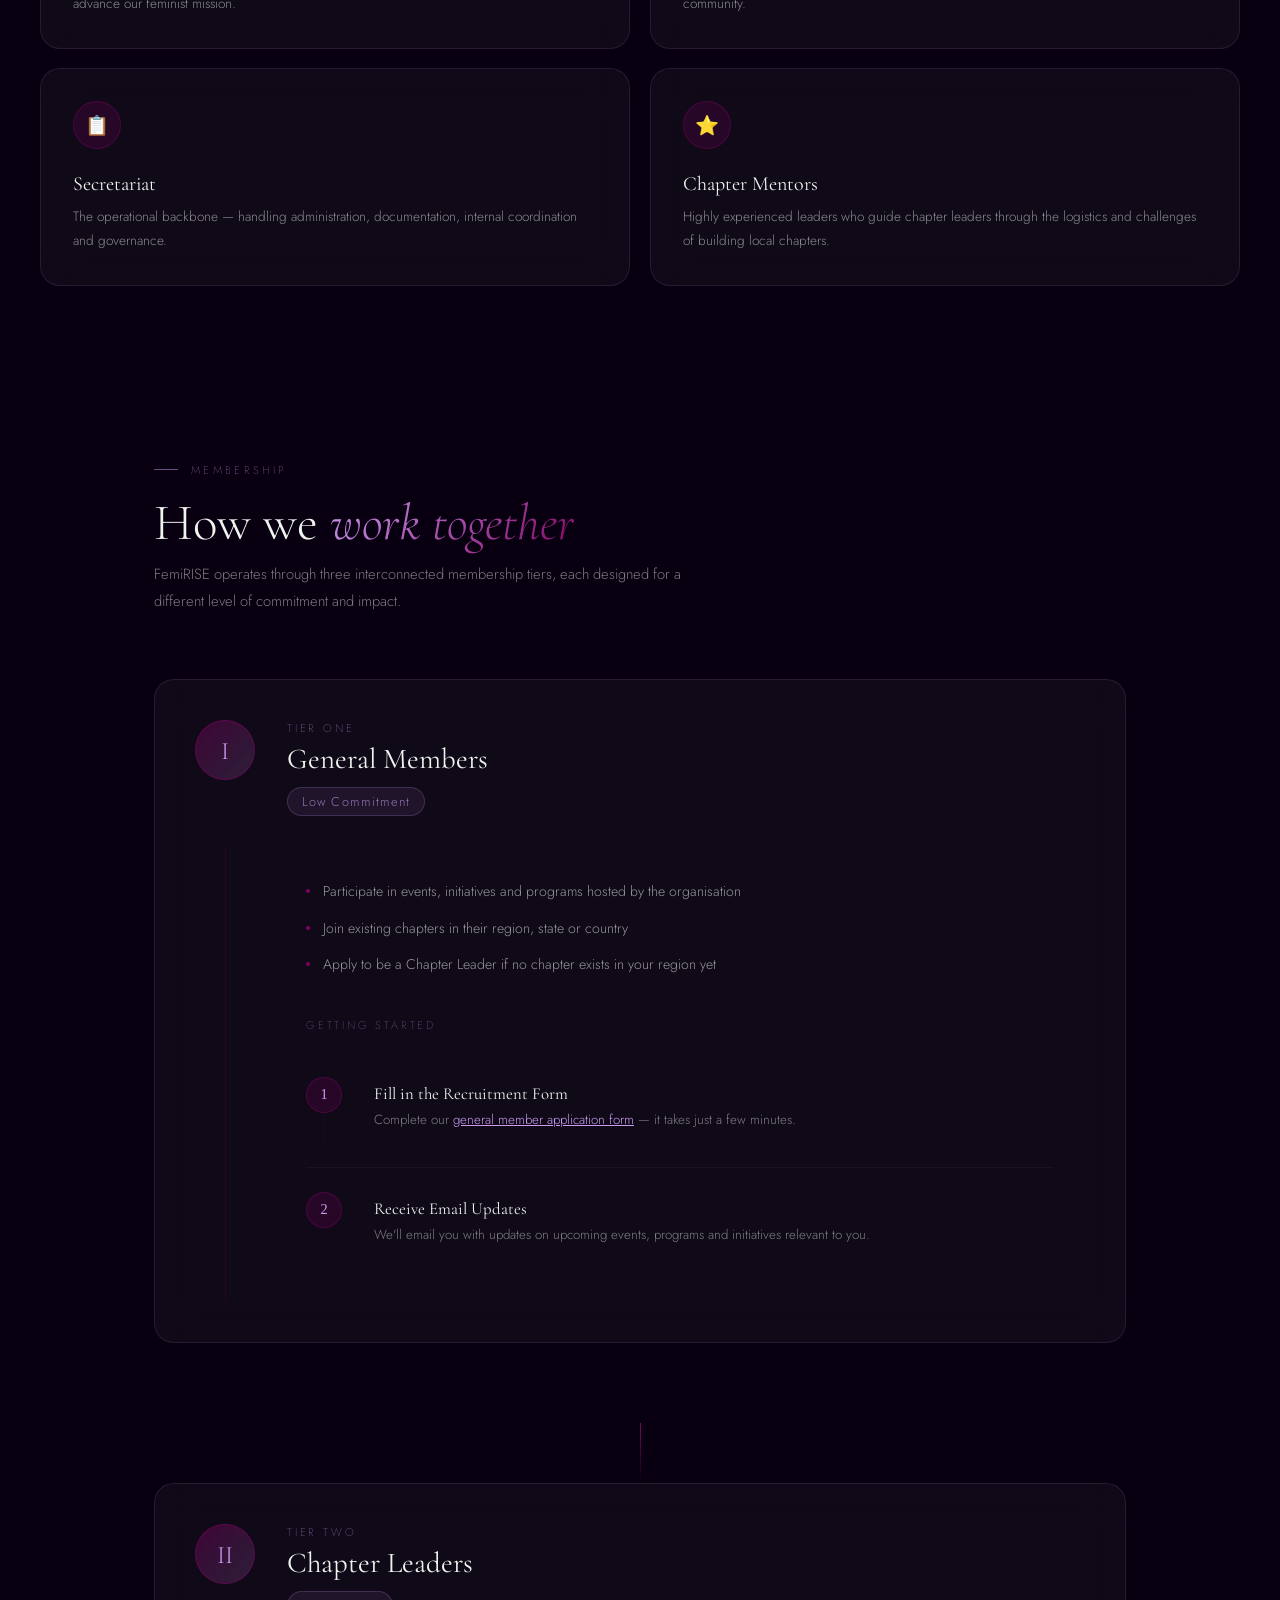
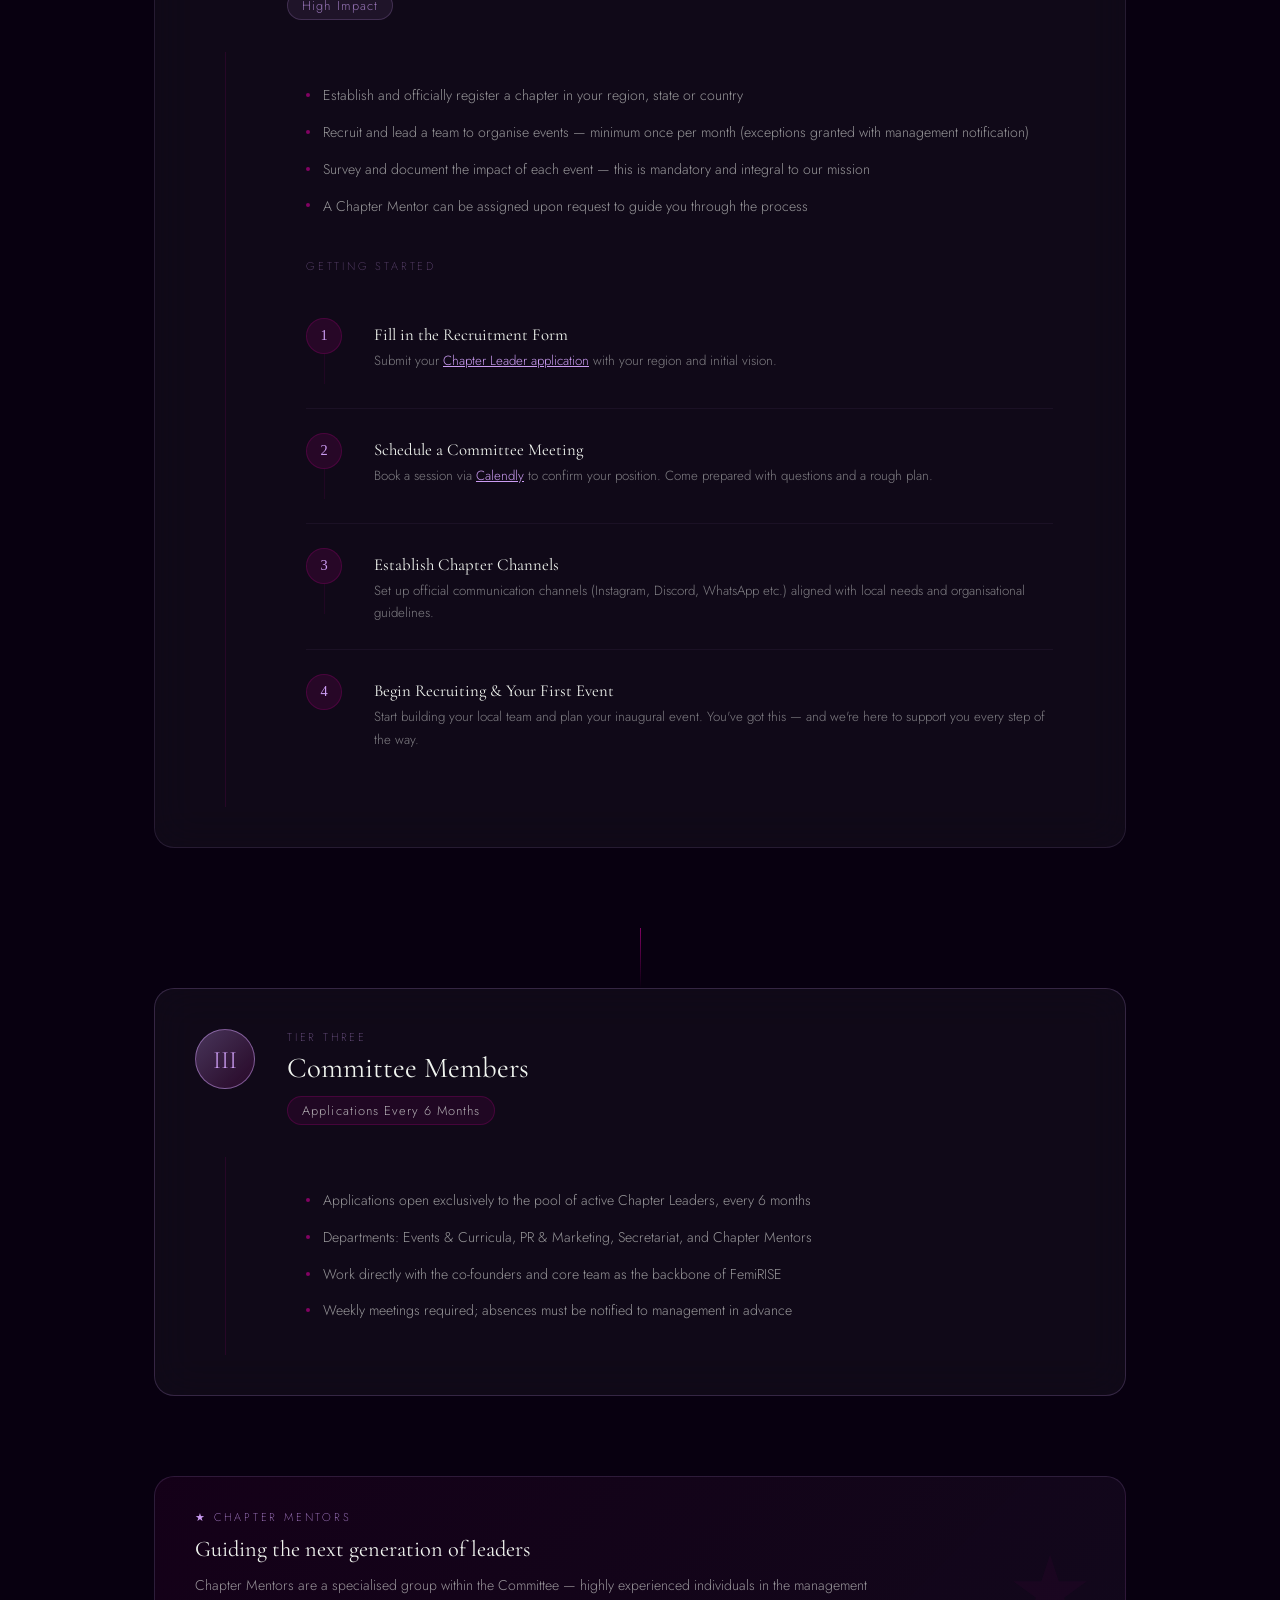
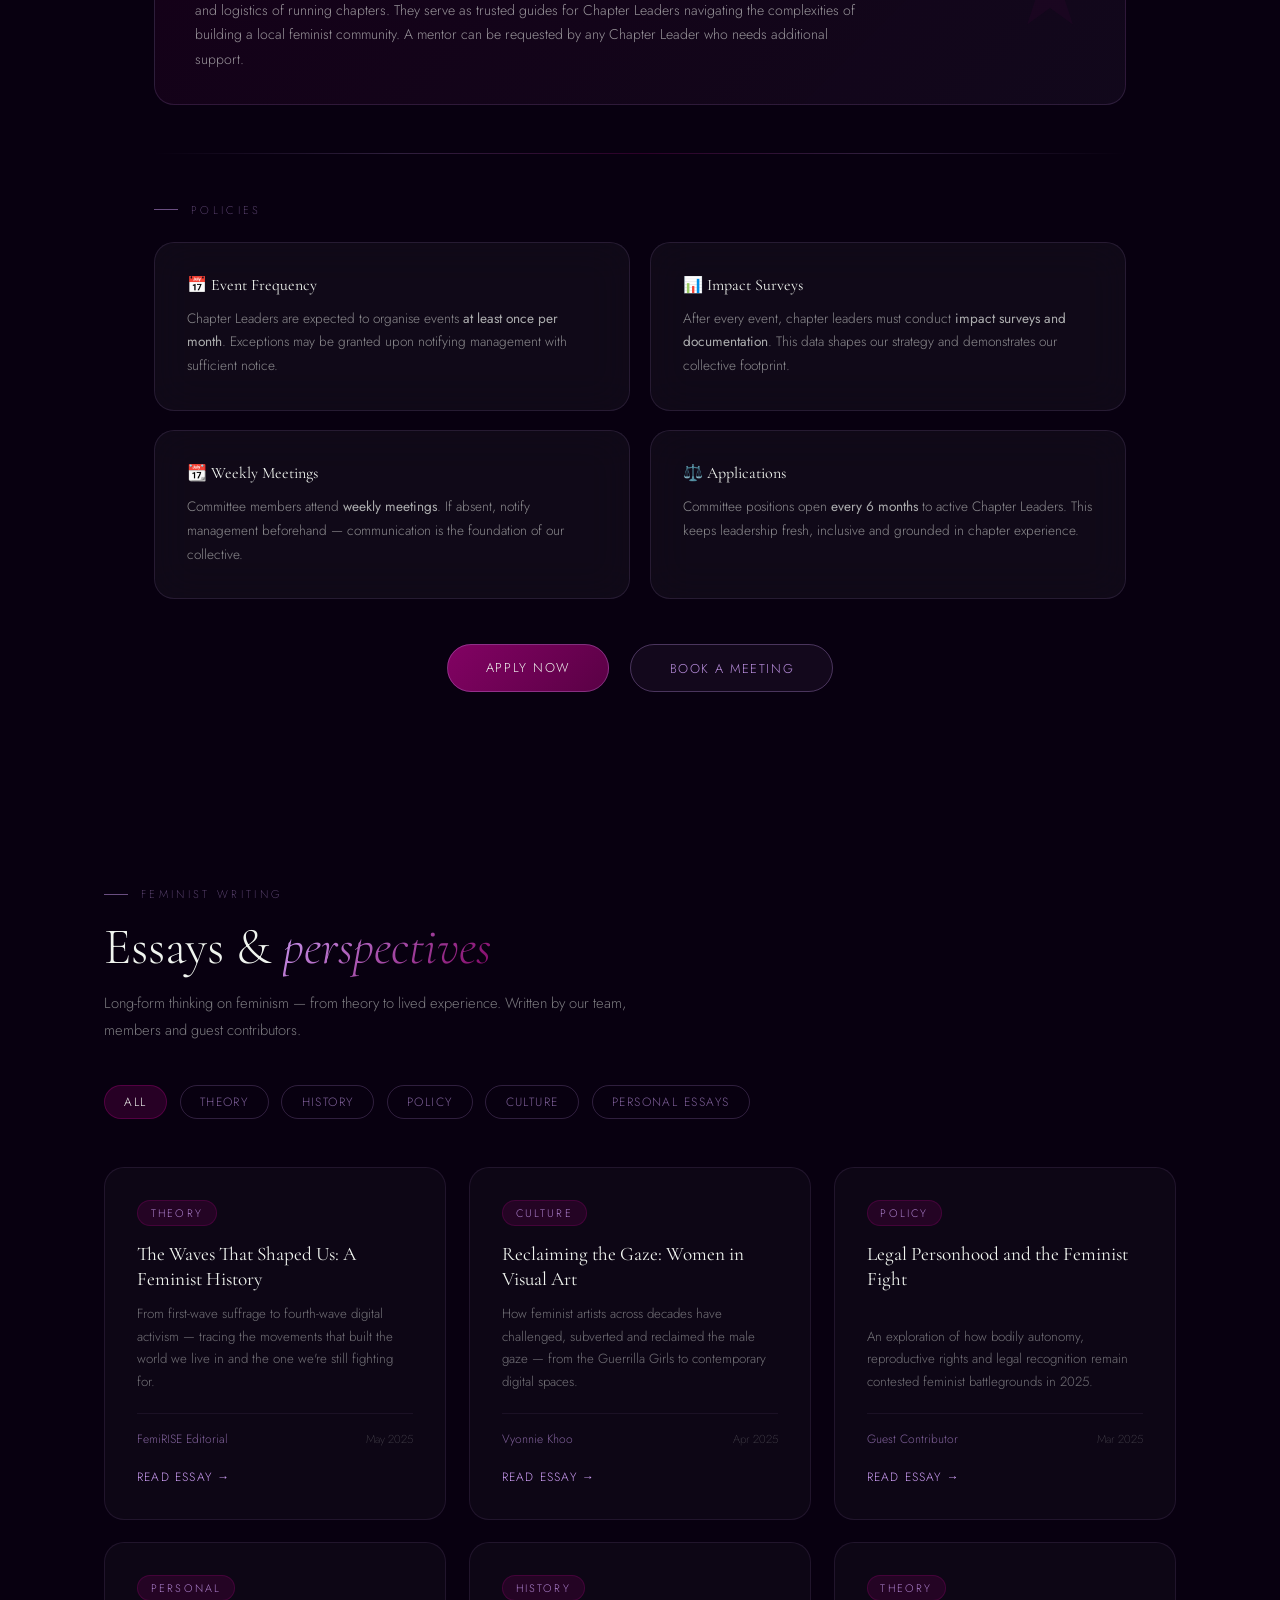
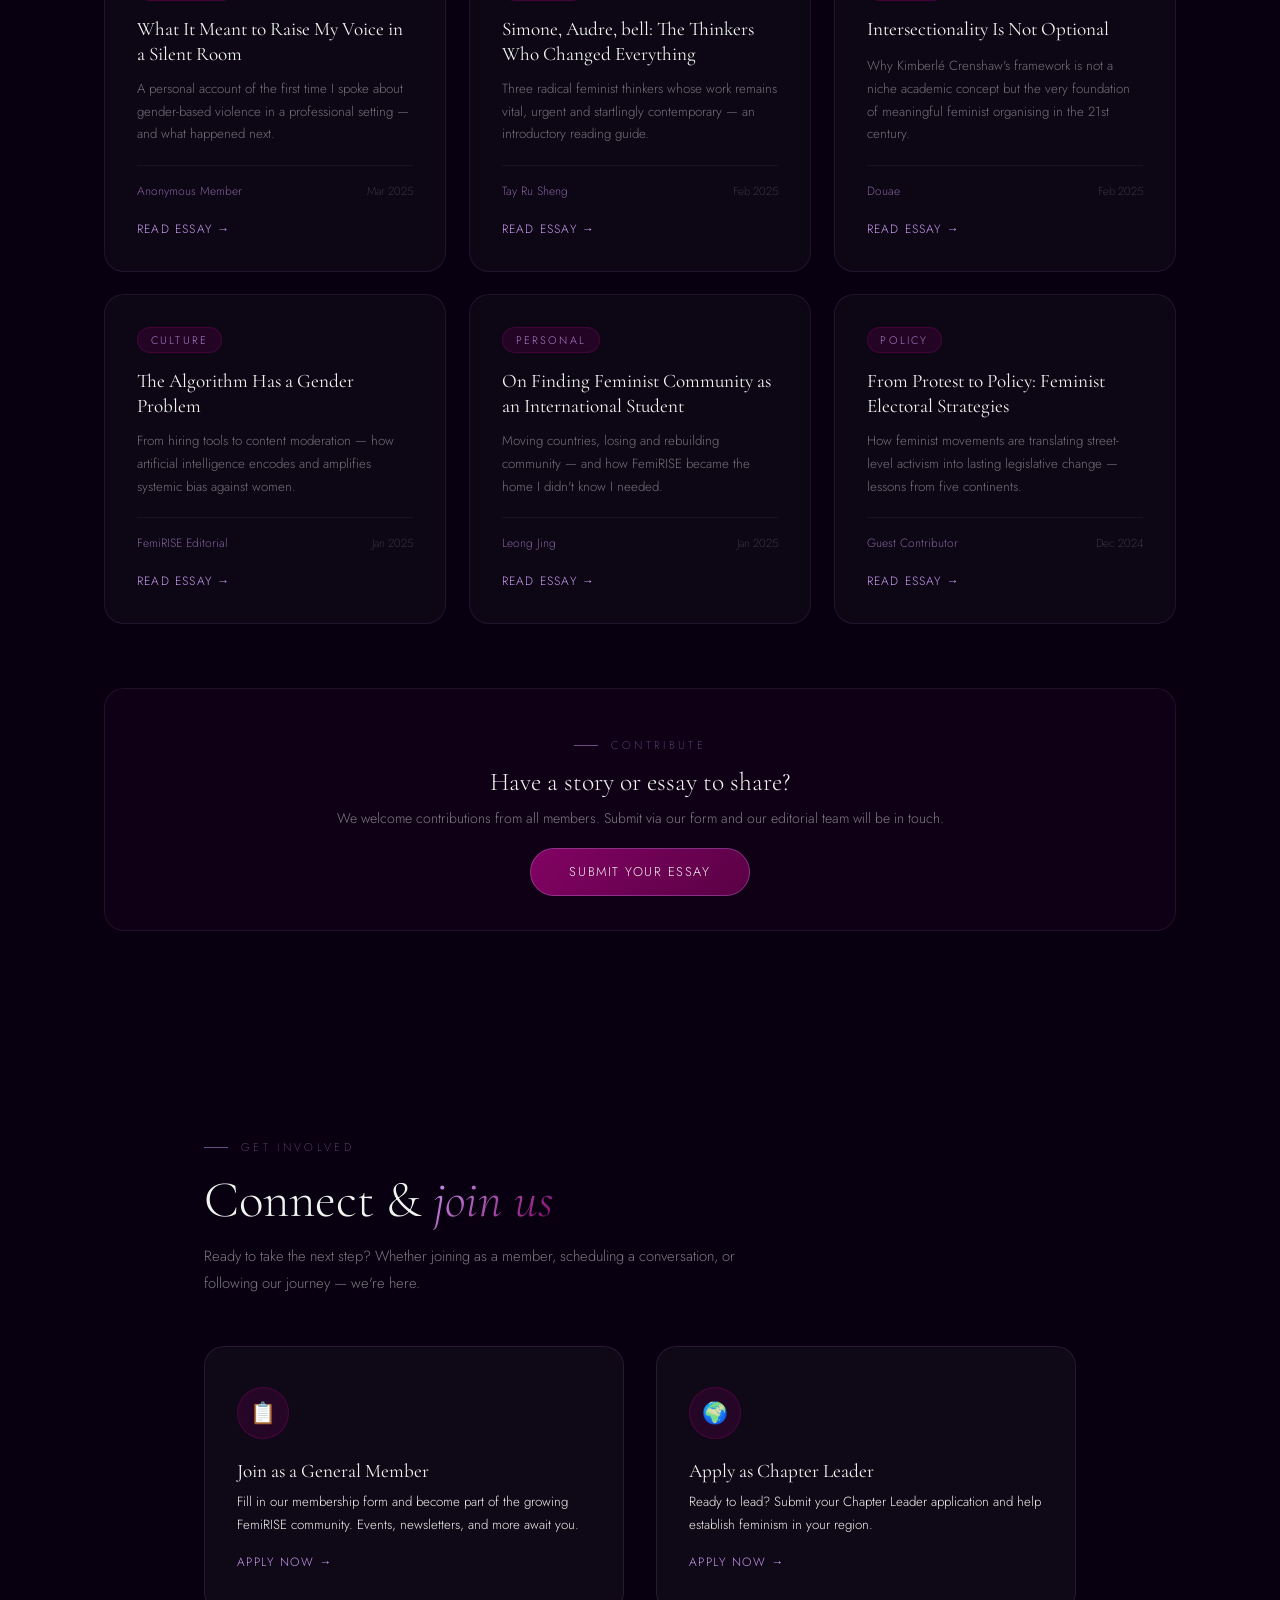
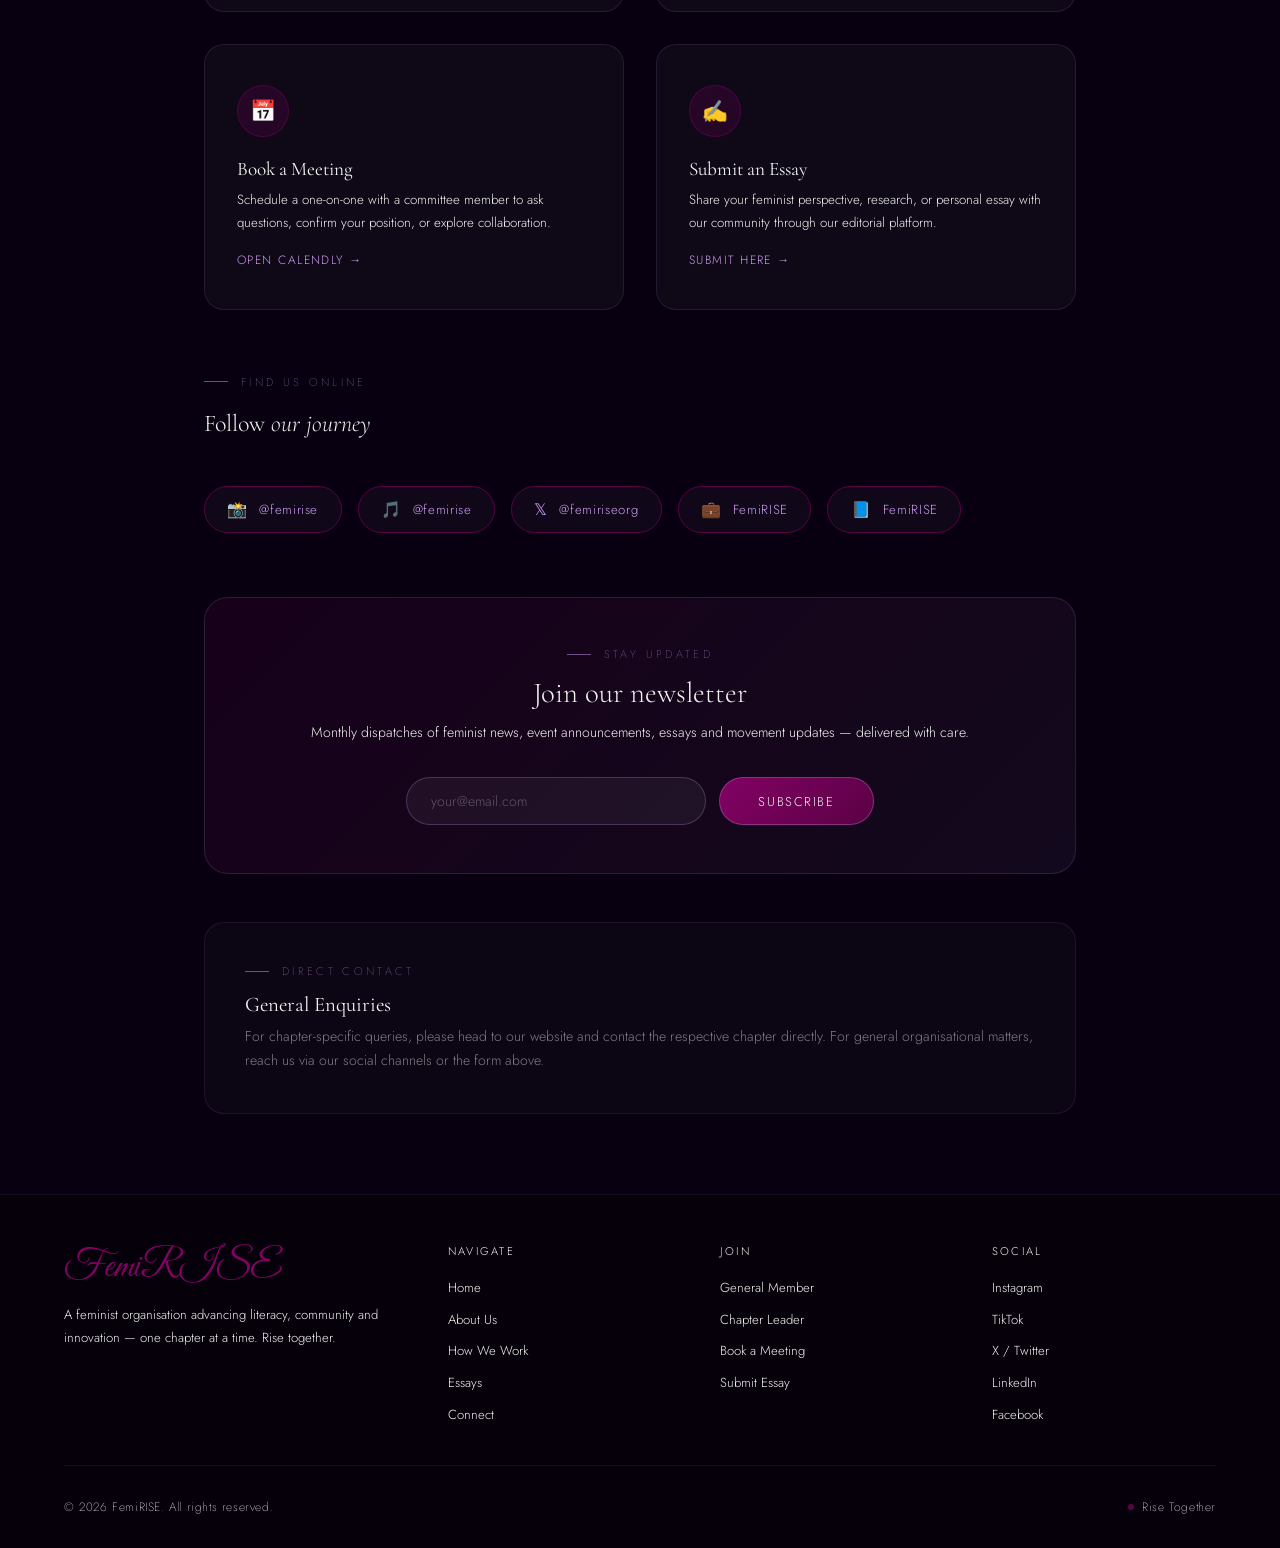
==== commit 9048835f: "Separated About page into separate html, separated css and js, added logo to main nav in index.html," ====
--- a/index.html
+++ b/index.html
@@ -3,872 +3,25 @@
 <head>
 <meta charset="UTF-8">
 <meta name="viewport" content="width=device-width, initial-scale=1.0">
+
 <title>FemiRISE — Feminist Organisation Since 2026</title>
+
+<!-- SEO -->
+<meta name="description" content="FemiRISE is a feminist organization dedicated to feminist education, women's empowerment, leadership development, community building, and advancing gender equality through local chapters, events, and initiatives worldwide.">
+<meta name="keywords" content="FemiRISE femirise femiRISE, feminist organization, feminist education, feminist literacy, women's empowerment, gender equality, women's leadership, feminist movement, women's rights, women support network, feminist community, social impact, chapter leadership, women advocacy, women wellbeing, student advocacy, volunteer, ivy league, extracurricular">
+<meta property="og:title" content="femiRISE">
+<meta property="og:description" content="Empowering women through feminist education, leadership, community, and action. Join a growing global network committed to gender equality and women's empowerment.">
+<meta property="og:type" content="website">
+<meta name="twitter:card" content="summary_large_image">
+<meta name="twitter:title" content="FemiRISE">
+<meta name="twitter:description" content="A global feminist community promoting education, empowerment, leadership, and meaningful action for women and gender equality.">
+<!-- END OF SEO -->
+
 <link rel="preconnect" href="https://fonts.googleapis.com">
 <link rel="preconnect" href="https://fonts.gstatic.com" crossorigin>
 <link href="https://fonts.googleapis.com/css2?family=Cormorant+Garamond:ital,wght@0,300;0,400;0,500;0,600;1,300;1,400;1,500;1,600&family=Cormorant+Upright:wght@300;400;500&family=Jost:wght@200;300;400;500&family=Great+Vibes&display=swap" rel="stylesheet">
-<style>
-*,*::before,*::after{box-sizing:border-box;margin:0;padding:0}
-:root{ 
-  --rose:#820263;
-  --lavender:#CB9CF2;
-  --ivory:#F0F4EF;
-  --rose-light:#b5038a;
-  --rose-dark:#5a0145;
-  --rose-glow:rgba(130,2,99,0.18);
-  --lavender-glow:rgba(203,156,242,0.22);
-  --ivory-glow:rgba(240,244,239,0.12);
-  --glass-bg:rgba(240,244,239,0.06);
-  --glass-border:rgba(203,156,242,0.18);
-  --glass-border-hover:rgba(203,156,242,0.45);
-  --transition:0.4s cubic-bezier(0.23,1,0.32,1);
-  --transition-fast:0.2s cubic-bezier(0.23,1,0.32,1);
-}
-html{scroll-behavior:smooth}
-body{
-  font-family:'Jost',sans-serif;
-  background:#080010;
-  color:var(--ivory);
-  min-height:100vh;
-  overflow-x:hidden;
-  /* cursor:none; */
-}
-
-/* .cursor{
-  position:fixed;width:10px;height:10px;
-  background:var(--lavender);border-radius:50%;
-  pointer-events:none;z-index:9999;
-  transition:transform 0.15s ease,opacity 0.2s ease;
-  mix-blend-mode:screen;
-  transform:translate(-50%,-50%);
-}
-.cursor-trail{
-  position:fixed;width:36px;height:36px;
-  border:1px solid rgba(203,156,242,0.4);border-radius:50%;
-  pointer-events:none;z-index:9998;
-  transition:transform 0.35s ease,opacity 0.3s ease;
-  transform:translate(-50%,-50%);
-} */
-body:hover .cursor{opacity:1}
-a:hover~.cursor,.btn:hover~.cursor{transform:translate(-50%,-50%) scale(2.5)}
-
-/* GLOBAL BG BLOBS */
-/* .bg-blobs{
-  position:fixed;inset:0;z-index:0;pointer-events:none;overflow:hidden;
-}
-.blob{
-  position:absolute;border-radius:50%;filter:blur(80px);
-  animation:blobPulse 8s ease-in-out infinite;
-}
-.blob-1{width:600px;height:600px;background:radial-gradient(ellipse,rgba(130,2,99,0.28),transparent 70%);top:-15%;left:-10%;animation-delay:0s}
-.blob-2{width:500px;height:500px;background:radial-gradient(ellipse,rgba(203,156,242,0.16),transparent 70%);top:20%;right:-8%;animation-delay:2s}
-.blob-3{width:400px;height:400px;background:radial-gradient(ellipse,rgba(130,2,99,0.2),transparent 70%);bottom:10%;left:15%;animation-delay:4s}
-.blob-4{width:350px;height:350px;background:radial-gradient(ellipse,rgba(203,156,242,0.12),transparent 70%);bottom:-5%;right:20%;animation-delay:1.5s}
-@keyframes blobPulse{0%,100%{transform:scale(1) translate(0,0)}33%{transform:scale(1.12) translate(20px,-15px)}66%{transform:scale(0.92) translate(-10px,20px)}} */
-
-/* NAV */
-nav{
-  position:fixed;top:0;left:0;right:0;z-index:100;
-  display:flex;align-items:center;justify-content:space-between;
-  padding:1.4rem 4rem;
-  background:rgba(8,0,16,0.55);
-  backdrop-filter:blur(24px);
-  border-bottom:1px solid rgba(203,156,242,0.1);
-  transition:var(--transition);
-}
-.nav-logo{
-  font-family:'Great Vibes',cursive;
-  font-size:2rem;
-  background:linear-gradient(135deg,#CB9CF2,#820263,#F0F4EF);
-  -webkit-background-clip:text;-webkit-text-fill-color:transparent;background-clip:text;
-  cursor:pointer;letter-spacing:0.02em;
-}
-.nav-links{display:flex;gap:2.5rem;align-items:center}
-.nav-link{
-  font-family:'Jost',sans-serif;font-weight:300;font-size:0.82rem;
-  letter-spacing:0.12em;text-transform:uppercase;
-  color:rgba(240,244,239,0.7);text-decoration:none;
-  position:relative;transition:color var(--transition-fast);cursor:pointer;
-}
-.nav-link::after{
-  content:'';position:absolute;bottom:-3px;left:0;width:0;height:1px;
-  background:linear-gradient(90deg,var(--rose),var(--lavender));
-  transition:width var(--transition);
-}
-.nav-link:hover{color:var(--ivory)}
-.nav-link:hover::after,.nav-link.active::after{width:100%}
-.nav-link.active{color:var(--ivory)}
-.nav-cta{
-  font-family:'Jost',sans-serif;font-weight:300;font-size:0.8rem;
-  letter-spacing:0.1em;text-transform:uppercase;
-  padding:0.55rem 1.4rem;
-  border:1px solid rgba(203,156,242,0.4);border-radius:50px;
-  color:var(--lavender);text-decoration:none;cursor:pointer;
-  background:rgba(203,156,242,0.05);
-  transition:all var(--transition);
-}
-.nav-cta:hover{
-  background:rgba(130,2,99,0.35);border-color:var(--rose);
-  color:var(--ivory);transform:translateY(-1px);
-  box-shadow: 0 8px 24px rgba(0,0,0,.18);
-}
-.nav-hamburger{display:none;flex-direction:column;gap:5px;cursor:pointer;padding:4px}
-.nav-hamburger span{display:block;width:24px;height:1px;background:var(--ivory);transition:var(--transition)}
-
-/* PAGES */
-.page{display:none;position:relative;z-index:1;min-height:100vh}
-.page.active{display:block;animation:pageIn 0.6s ease forwards}
-@keyframes pageIn{from{opacity:0;transform:translateY(16px)}to{opacity:1;transform:translateY(0)}}
-
-/* ===== LANDING PAGE ===== */
-#page-home{
-  display:flex;flex-direction:column;align-items:center;
-  justify-content:center;min-height:100vh;
-  position:relative;overflow:hidden;
-  padding-top:0;
-}
-.hero{
-  display:flex;flex-direction:column;align-items:center;
-  justify-content:center;min-height:100vh;
-  width:100%;text-align:center;position:relative;z-index:2;
-}
-.hero-eyebrow{
-  font-family:'Jost',sans-serif;font-weight:200;font-size:0.72rem;
-  letter-spacing:0.35em;text-transform:uppercase;
-  color:rgba(203,156,242,0.7);margin-bottom:2.5rem;
-  display:flex;align-items:center;gap:1rem;
-}
-.hero-eyebrow::before,.hero-eyebrow::after{
-  content:'';display:block;width:40px;height:1px;
-  background:linear-gradient(90deg,transparent,rgba(203,156,242,0.5));
-}
-.hero-eyebrow::after{background:linear-gradient(90deg,rgba(203,156,242,0.5),transparent)}
-
-/* THE ICONIC LOGO */
-.hero-logo-wrap{position:relative;margin-bottom:2rem;flex-wrap:nowrap;
-  white-space:nowrap;}
-.hero-logo{
-  font-family:'Great Vibes',cursive;
-  font-size:clamp(7rem,16vw,14rem);
-  line-height:0.85;
-  background:linear-gradient(
-    135deg,
-    #F0F4EF 0%,
-    #CB9CF2 25%,
-    #820263 55%
-  );
-  white-space: nowrap;
-
-  -webkit-background-clip:text;-webkit-text-fill-color:transparent;background-clip:text;
-  filter:drop-shadow(0 0 40px rgba(130,2,99,0.5)) drop-shadow(0 0 80px rgba(203,156,242,0.2));
-  animation:logoGlow 4s ease-in-out infinite;
-  position:relative;z-index:2;
-  letter-spacing:0.01em; }
-
-.hero-logo-secondary{
-    font-family:'Monserrat';
-    font-size:clamp(7rem,16vw,14rem);
-    line-height:0.85;
-    background:linear-gradient(
-      135deg,
-      #820263 25%,    
-      #CB9CF2 55%,
-      #F0F4EF 100%
-    );
-    white-space: nowrap;
-    display: inline;
-   -webkit-background-clip:text;-webkit-text-fill-color:transparent;background-clip:text;
-  filter:drop-shadow(0 0 40px rgba(130,2,99,0.5)) drop-shadow(0 0 80px rgba(203,156,242,0.2));
-  animation:logoGlow 4s ease-in-out infinite;
-  position:relative;z-index:2;
-  letter-spacing:0.01em;
-}
-
-
- 
-
-@keyframes logoGlow{
-  0%,100%{filter:drop-shadow(0 0 30px rgba(130,2,99,0.4)) drop-shadow(0 0 60px rgba(203,156,242,0.15))}
-  50%{filter:drop-shadow(0 0 60px rgba(130,2,99,0.7)) drop-shadow(0 0 100px rgba(203,156,242,0.3))}
-}
-.logo-ellipse{
-  position:absolute;
-  border:1px solid rgba(203,156,242,0.2);
-  border-radius:50%;
-  animation:ellipseRotate 12s linear infinite;
-}
-.logo-ellipse-1{width:120%;height:60%;top:50%;left:50%;transform:translate(-50%,-50%) rotateX(70deg);animation-duration:14s}
-.logo-ellipse-2{width:100%;height:50%;top:50%;left:50%;transform:translate(-50%,-50%) rotateX(70deg) rotate(40deg);animation-duration:20s;animation-direction:reverse;border-color:rgba(130,2,99,0.25)}
-.logo-ellipse-3{width:110%;height:55%;top:50%;left:50%;transform:translate(-50%,-50%) rotateX(70deg) rotate(80deg);animation-duration:18s;border-color:rgba(240,244,239,0.08)}
-@keyframes ellipseRotate{from{transform:translate(-50%,-50%) rotateX(70deg) rotate(0deg)}to{transform:translate(-50%,-50%) rotateX(70deg) rotate(360deg)}}
-
-.hero-tagline{
-  font-family:'Cormorant Garamond',serif;font-weight:300;font-style:italic;
-  font-size:clamp(1.1rem,2.5vw,1.7rem);
-  color:rgba(240,244,239,0.7);letter-spacing:0.05em;
-  margin-bottom:3.5rem;line-height:1.6;
-}
-.hero-tagline span{color:var(--lavender)}
-
-.hero-actions{display:flex;gap:1.2rem;align-items:center;flex-wrap:wrap;justify-content:center;margin-bottom:5rem}
-.btn-primary{
-  font-family:'Jost',sans-serif;font-weight:300;font-size:0.8rem;
-  letter-spacing:0.12em;text-transform:uppercase;
-  padding:0.85rem 2.4rem;cursor:pointer;
-  background:linear-gradient(135deg,var(--rose),var(--rose-dark));
-  border:1px solid rgba(203,156,242,0.3);border-radius:50px;
-  color:var(--ivory);text-decoration:none;
-  transition:all var(--transition);position:relative;overflow:hidden;
-}
-.btn-primary::before{
-  content:'';position:absolute;inset:0;border-radius:50px;
-  background:linear-gradient(135deg,var(--lavender),var(--rose));
-  opacity:0;transition:opacity var(--transition);
-}
-.btn-primary:hover::before{opacity:1}
-.btn-primary:hover{transform:translateY(-2px);box-shadow: 0 8px 24px rgba(0,0,0,.18);}
-.btn-primary span{position:relative;z-index:1}
-.btn-ghost{
-  font-family:'Jost',sans-serif;font-weight:300;font-size:0.8rem;
-  letter-spacing:0.12em;text-transform:uppercase;
-  padding:0.85rem 2.4rem;cursor:pointer;
-  border:1px solid rgba(203,156,242,0.3);border-radius:50px;
-  color:rgba(203,156,242,0.9);background:rgba(203,156,242,0.05);
-  text-decoration:none;transition:all var(--transition);
-}
-.btn-ghost:hover{
-  background:rgba(203,156,242,0.12);border-color:rgba(203,156,242,0.6);
-  color:var(--ivory);transform:translateY(-2px);
-}
-
-.hero-scroll{
-  display:flex;flex-direction:column;align-items:center;gap:0.5rem;
-  color:rgba(203,156,242,0.4);font-size:0.7rem;letter-spacing:0.2em;text-transform:uppercase;
-}
-.scroll-line{
-  width:1px;height:50px;
-  background:linear-gradient(180deg,rgba(203,156,242,0.5),transparent);
-  animation:scrollAnim 2s ease-in-out infinite;
-}
-@keyframes scrollAnim{0%,100%{transform:scaleY(1);opacity:0.5}50%{transform:scaleY(0.5);opacity:1}}
-
-/* ORBITING ELEMENTS
-.orbit-ring{
-  position:absolute;border-radius:50%;
-  border:1px solid transparent;pointer-events:none;
-  animation:orbitSpin 20s linear infinite;
-}
-.orbit-ring-1{width:700px;height:700px;top:50%;left:50%;transform:translate(-50%,-50%);border-color:rgba(130,2,99,0.08);animation-duration:25s}
-.orbit-ring-2{width:900px;height:900px;top:50%;left:50%;transform:translate(-50%,-50%);border-color:rgba(203,156,242,0.05);animation-duration:35s;animation-direction:reverse}
-.orbit-dot{
-  position:absolute;width:4px;height:4px;border-radius:50%;
-  background:var(--lavender);top:-2px;left:50%;
-  animation:dotPulse 2s ease-in-out infinite;
-}
-@keyframes orbitSpin{from{transform:translate(-50%,-50%) rotate(0deg)}to{transform:translate(-50%,-50%) rotate(360deg)}}
-@keyframes dotPulse{0%,100%{opacity:0.4;transform:scale(1)}50%{opacity:1;transform:scale(1.5)}} */
-
-/* LIQUID GLASS CARD */
-.glass-card{
-  background:rgba(240,244,239,0.035);
-  border:1px solid rgba(203,156,242,0.12);
-  border-radius:20px;backdrop-filter:blur(20px);
-  transition:all var(--transition);position:relative;overflow:hidden;
-}
-.glass-card::before{
-  content:'';position:absolute;inset:0;border-radius:20px;
-  background:linear-gradient(135deg,rgba(203,156,242,0.07) 0%,transparent 50%,rgba(130,2,99,0.05) 100%);
-  opacity:0;transition:opacity var(--transition);pointer-events:none;
-}
-.glass-card:hover{
-  border-color:rgba(203,156,242,0.28);
-  transform:translateY(-6px);
-  box-shadow: 0 8px 24px rgba(0,0,0,.18);
-}
-.glass-card:hover::before{opacity:1}
-
-/* SECTIONS */
-.section{padding:6rem 4rem;position:relative;z-index:2}
-.section-inner{max-width:1200px;margin:0 auto}
-.section-label{
-  font-family:'Jost',sans-serif;font-weight:200;font-size:0.7rem;
-  letter-spacing:0.3em;text-transform:uppercase;
-  color:rgba(203,156,242,0.6);margin-bottom:1rem;
-  display:flex;align-items:center;gap:0.8rem;
-}
-.section-label::before{content:'';display:block;width:24px;height:1px;background:rgba(203,156,242,0.5)}
-.section-title{
-  font-family:'Cormorant Garamond',serif;font-weight:300;
-  font-size:clamp(2.2rem,4vw,3.5rem);
-  color:var(--ivory);line-height:1.15;margin-bottom:1.5rem;
-}
-.section-title em{
-  font-style:italic;
-  background:linear-gradient(135deg,var(--lavender),var(--rose));
-  -webkit-background-clip:text;-webkit-text-fill-color:transparent;background-clip:text;
-}
-.divider-line{
-  width:100%;height:1px;
-  background:linear-gradient(90deg,transparent,rgba(203,156,242,0.2),rgba(130,2,99,0.3),rgba(203,156,242,0.2),transparent);
-  margin:4rem 0;
-}
-
-/* PILLAR CARDS (home pillars) */
-.pillars-grid{
-  display:grid;grid-template-columns:repeat(auto-fit,minmax(220px,1fr));
-  gap:1.2rem;margin-top:3rem;
-}
-.pillar-card{
-  padding:2rem 1.8rem;
-  cursor:default;
-}
-.pillar-icon{
-  width:48px;height:48px;border-radius:50%;
-  background:rgba(130,2,99,0.2);border:1px solid rgba(130,2,99,0.4);
-  display:flex;align-items:center;justify-content:center;
-  margin-bottom:1.4rem;font-size:1.4rem;
-  transition:all var(--transition);
-}
-.pillar-card:hover .pillar-icon{
-  background:rgba(130,2,99,0.4);border-color:var(--rose);
-  transform:scale(1.12);box-shadow: 0 8px 24px rgba(0,0,0,.18);
-}
-.pillar-title{
-  font-family:'Cormorant Garamond',serif;font-weight:400;font-size:1.25rem;
-  color:var(--ivory);margin-bottom:0.7rem;line-height:1.3;
-}
-.pillar-text{
-  font-family:'Jost',sans-serif;font-weight:300;font-size:0.85rem;
-  color:rgba(240,244,239,0.55);line-height:1.75;
-}
-
-/* STATS STRIP */
-.stats-strip{
-  display:grid;grid-template-columns:repeat(4,1fr);
-  border:1px solid rgba(203,156,242,0.1);
-  border-radius:16px;overflow:hidden;
-  background:rgba(203,156,242,0.03);
-  margin-top:4rem;
-}
-.stat-item{
-  padding:2rem 1.5rem;text-align:center;
-  border-right:1px solid rgba(203,156,242,0.08);
-  transition:background var(--transition);
-}
-.stat-item:last-child{border-right:none}
-.stat-item:hover{background:rgba(130,2,99,0.1)}
-.stat-num{
-  font-family:'Cormorant Upright',serif;font-size:2.8rem;font-weight:300;
-  background:linear-gradient(135deg,var(--lavender),var(--rose));
-  -webkit-background-clip:text;-webkit-text-fill-color:transparent;background-clip:text;
-  display:block;line-height:1;margin-bottom:0.4rem;
-}
-.stat-label{
-  font-family:'Jost',sans-serif;font-weight:200;font-size:0.72rem;
-  letter-spacing:0.15em;text-transform:uppercase;
-  color:rgba(240,244,239,0.45);
-}
-
-/* QUOTE BANNER */
-.quote-banner{
-  padding:5rem 4rem;text-align:center;position:relative;overflow:hidden;z-index:2;
-  background:linear-gradient(135deg,rgba(130,2,99,0.08),rgba(203,156,242,0.04),rgba(130,2,99,0.06));
-  border-top:1px solid rgba(203,156,242,0.1);border-bottom:1px solid rgba(203,156,242,0.1);
-}
-.quote-text{
-  font-family:'Cormorant Garamond',serif;font-weight:300;font-style:italic;
-  font-size:clamp(1.5rem,3vw,2.4rem);
-  color:var(--ivory);max-width:900px;margin:0 auto 1.5rem;
-  line-height:1.5;
-}
-.quote-attr{
-  font-family:'Jost',sans-serif;font-weight:200;font-size:0.78rem;
-  letter-spacing:0.2em;text-transform:uppercase;
-  color:rgba(203,156,242,0.6);
-}
-.quote-mark{
-  font-family:'Cormorant Garamond',serif;font-size:6rem;font-weight:300;
-  color:rgba(130,2,99,0.3);line-height:0;vertical-align:-0.4em;
-}
-
-/* ===== ABOUT PAGE ===== */
-.about-hero{
-  padding:9rem 4rem 4rem;
-  background:linear-gradient(180deg,rgba(130,2,99,0.08),transparent);
-  border-bottom:1px solid rgba(203,156,242,0.08);
-}
-.about-intro{
-  display:grid;grid-template-columns:1fr 1fr;gap:4rem;align-items:center;
-  max-width:1200px;margin:0 auto;
-}
-.about-text p{
-  font-family:'Jost',sans-serif;font-weight:300;font-size:0.95rem;
-  color:rgba(240,244,239,0.65);line-height:1.85;margin-bottom:1.2rem;
-}
-.about-text p strong{color:var(--lavender);font-weight:400}
-.about-visual{position:relative;height:320px}
-.about-shape{
-  position:absolute;border-radius:50%;
-  animation:floatShape 6s ease-in-out infinite;
-}
-.about-shape-1{
-  width:220px;height:220px;top:20%;left:15%;
-  background:radial-gradient(ellipse at 30% 30%,rgba(130,2,99,0.5),rgba(203,156,242,0.2) 60%,transparent);
-  border:1px solid rgba(203,156,242,0.2);animation-delay:0s;
-}
-.about-shape-2{
-  width:130px;height:130px;top:5%;right:20%;
-  background:radial-gradient(ellipse,rgba(203,156,242,0.25),transparent);
-  border:1px solid rgba(203,156,242,0.15);animation-delay:1.5s;
-}
-.about-shape-3{
-  width:80px;height:80px;bottom:15%;right:30%;
-  background:radial-gradient(ellipse,rgba(130,2,99,0.3),transparent);
-  border:1px solid rgba(130,2,99,0.3);animation-delay:3s;
-}
-.about-ellipse{
-  position:absolute;border:1px solid rgba(203,156,242,0.12);
-  border-radius:50%;animation:ellipseRotate 15s linear infinite;
-}
-.about-ellipse-1{width:280px;height:140px;top:50%;left:30%;transform:translate(-50%,-50%) rotateX(60deg)}
-.about-ellipse-2{width:220px;height:110px;top:50%;left:30%;transform:translate(-50%,-50%) rotateX(60deg) rotate(60deg);animation-direction:reverse;border-color:rgba(130,2,99,0.15)}
-@keyframes floatShape{0%,100%{transform:translateY(0)}50%{transform:translateY(-18px)}}
-
-/* VALUES */
-.values-grid{display:grid;grid-template-columns:repeat(3,1fr);gap:1.2rem;margin-top:2.5rem}
-.value-card{
-  padding:2rem 1.6rem;border-radius:16px;
-  background:rgba(240,244,239,0.03);
-  border:1px solid rgba(203,156,242,0.1);
-  transition:all var(--transition);position:relative;overflow:hidden;
-}
-.value-card::after{
-  content:'';position:absolute;bottom:0;left:0;right:0;height:1px;
-  background:linear-gradient(90deg,transparent,var(--rose),transparent);
-  transform:scaleX(0);transition:transform var(--transition);
-}
-.value-card:hover{border-color:rgba(130,2,99,0.4);transform:translateY(-4px)}
-.value-card:hover::after{transform:scaleX(1)}
-.value-num{
-  font-family:'Cormorant Upright',serif;font-size:3.5rem;font-weight:300;
-  color:var(--ivory);line-height:1;margin-bottom:0.5rem;
-}
-.value-name{
-  font-family:'Cormorant Garamond',serif;font-weight:400;font-size:1.15rem;
-  color:var(--ivory);margin-bottom:0.6rem;
-}
-.value-desc{
-  font-family:'Jost',sans-serif;font-weight:300;font-size:0.83rem;
-  color:rgba(240,244,239,0.5);line-height:1.7;
-}
-
-/* TEAM */
-.team-grid{display:grid;grid-template-columns:repeat(auto-fit,minmax(200px,1fr));gap:1.4rem;margin-top:2.5rem}
-.team-card{
-  padding:2rem 1.4rem;border-radius:20px;text-align:center;
-  background:rgba(240,244,239,0.03);
-  border:1px solid rgba(203,156,242,0.1);
-  transition:all var(--transition);position:relative;overflow:hidden;cursor:default;
-}
-.team-card::before{
-  content:'';position:absolute;top:0;left:0;right:0;height:2px;
-  background:linear-gradient(90deg,transparent,var(--rose),var(--lavender),transparent);
-  transform:scaleX(0);transition:transform var(--transition);
-}
-.team-card:hover{border-color:rgba(203,156,242,0.3);transform:translateY(-6px);box-shadow: 0 8px 24px rgba(0,0,0,.18);}
-.team-card:hover::before{transform:scaleX(1)}
-.team-avatar{
-  width:80px;height:80px;border-radius:50%;
-  background:linear-gradient(135deg,rgba(130,2,99,0.5),rgba(203,156,242,0.3));
-  border:2px solid rgba(203,156,242,0.25);
-  display:flex;align-items:center;justify-content:center;
-  font-family:'Cormorant Garamond',serif;font-size:1.6rem;font-weight:300;
-  color:var(--lavender);margin:0 auto 1.2rem;
-  transition:all var(--transition);
-}
-.team-card:hover .team-avatar{
-  border-color:var(--rose);box-shadow: 0 8px 24px rgba(0,0,0,.18);;
-}
-.team-name{
-  font-family:'Cormorant Garamond',serif;font-weight:400;font-size:1.1rem;
-  color:var(--ivory);margin-bottom:0.3rem;
-}
-.team-role{
-  font-family:'Jost',sans-serif;font-weight:200;font-size:0.72rem;
-  letter-spacing:0.15em;text-transform:uppercase;
-  color:rgba(203,156,242,0.6);margin-bottom:0.3rem;
-}
-.team-dept{
-  font-family:'Jost',sans-serif;font-weight:300;font-size:0.78rem;
-  color:rgba(240,244,239,0.4);
-}
-
-/* ===== HOW WE WORK PAGE ===== */
-.tiers-wrap{max-width:1100px;margin:0 auto;padding:8rem 4rem 5rem}
-.tier-section{margin-bottom:5rem;position:relative}
-.tier-connector{
-  width:1px;height:60px;
-  background:linear-gradient(180deg,var(--rose),transparent);
-  margin:0 auto;
-}
-.tier-header{
-  display:flex;align-items:flex-start;gap:2rem;margin-bottom:2rem;
-}
-.tier-badge{
-  flex-shrink:0;width:60px;height:60px;border-radius:50%;
-  background:linear-gradient(135deg,rgba(130,2,99,0.4),rgba(203,156,242,0.15));
-  border:1px solid rgba(130,2,99,0.5);
-  display:flex;align-items:center;justify-content:center;
-  font-family:'Cormorant Upright',serif;font-size:1.6rem;font-weight:300;
-  color:var(--lavender);transition:all var(--transition);
-}
-.tier-section:hover .tier-badge{
-  box-shadow: 0 8px 24px rgba(0,0,0,.18);;border-color:var(--lavender);
-}
-.tier-label{
-  font-family:'Jost',sans-serif;font-weight:200;font-size:0.7rem;
-  letter-spacing:0.25em;text-transform:uppercase;
-  color:rgba(203,156,242,0.6);margin-bottom:0.3rem;
-}
-.tier-name{
-  font-family:'Cormorant Garamond',serif;font-weight:400;font-size:1.8rem;
-  color:var(--ivory);margin-bottom:0.3rem;
-}
-.tier-commit{
-  font-family:'Jost',sans-serif;font-weight:300;font-size:0.8rem;
-  letter-spacing:0.08em;
-  padding:0.25rem 0.9rem;border-radius:50px;
-  background:rgba(203,156,242,0.08);border:1px solid rgba(203,156,242,0.2);
-  color:rgba(203,156,242,0.7);display:inline-block;margin-top:0.4rem;
-}
-.tier-body{
-  padding:2rem 2rem 2rem 5rem;
-  border-left:1px solid rgba(130,2,99,0.2);
-  margin-left:30px;
-}
-.tier-list{list-style:none;display:flex;flex-direction:column;gap:0.8rem}
-.tier-list li{
-  font-family:'Jost',sans-serif;font-weight:300;font-size:0.88rem;
-  color:rgba(240,244,239,0.6);line-height:1.7;
-  display:flex;align-items:flex-start;gap:0.8rem;
-}
-.tier-list li::before{
-  content:'';flex-shrink:0;margin-top:0.55rem;
-  width:4px;height:4px;border-radius:50%;background:var(--rose);
-}
-
-/* STEPS FLOW */
-.steps-flow{display:flex;flex-direction:column;gap:0;margin-top:3rem}
-.step-item{
-  display:grid;grid-template-columns:auto 1fr;gap:2rem;align-items:start;
-  padding:1.5rem 0;border-bottom:1px solid rgba(203,156,242,0.06);
-  transition:all var(--transition);cursor:default;
-}
-.step-item:last-child{border-bottom:none}
-.step-item:hover{padding-left:0.5rem}
-.step-num-wrap{display:flex;flex-direction:column;align-items:center}
-.step-num{
-  width:36px;height:36px;border-radius:50%;flex-shrink:0;
-  background:rgba(130,2,99,0.2);border:1px solid rgba(130,2,99,0.4);
-  display:flex;align-items:center;justify-content:center;
-  font-family:'Cormorant Upright',serif;font-size:0.9rem;font-weight:400;
-  color:var(--lavender);transition:all var(--transition);
-}
-.step-item:hover .step-num{background:rgba(130,2,99,0.5);box-shadow: 0 8px 24px rgba(0,0,0,.18);}
-.step-line-v{flex:1;width:1px;background:rgba(130,2,99,0.15);min-height:30px}
-.step-content{padding-top:0.4rem}
-.step-title{
-  font-family:'Cormorant Garamond',serif;font-weight:400;font-size:1.05rem;
-  color:var(--ivory);margin-bottom:0.3rem;
-}
-.step-desc{
-  font-family:'Jost',sans-serif;font-weight:300;font-size:0.83rem;
-  color:rgba(240,244,239,0.5);line-height:1.7;
-}
-
-/* MENTOR BOX */
-.mentor-box{
-  margin-top:3rem;padding:2rem 2.5rem;border-radius:20px;
-  background:linear-gradient(135deg,rgba(130,2,99,0.1),rgba(203,156,242,0.05));
-  border:1px solid rgba(203,156,242,0.15);position:relative;overflow:hidden;
-}
-.mentor-box::before{
-  content:'★';position:absolute;right:2rem;top:50%;transform:translateY(-50%);
-  font-size:6rem;color:rgba(130,2,99,0.08);line-height:1;
-}
-.mentor-label{
-  font-family:'Jost',sans-serif;font-weight:200;font-size:0.7rem;
-  letter-spacing:0.25em;text-transform:uppercase;
-  color:var(--lavender);margin-bottom:0.6rem;
-}
-.mentor-title{
-  font-family:'Cormorant Garamond',serif;font-weight:400;font-size:1.4rem;
-  color:var(--ivory);margin-bottom:0.7rem;
-}
-.mentor-text{
-  font-family:'Jost',sans-serif;font-weight:300;font-size:0.88rem;
-  color:rgba(240,244,239,0.6);line-height:1.75;max-width:680px;
-}
-
-/* ===== ESSAYS PAGE ===== */
-.essays-wrap{padding:8rem 4rem 5rem;max-width:1200px;margin:0 auto}
-.essays-filter{
-  display:flex;gap:0.8rem;flex-wrap:wrap;margin-bottom:3rem;
-}
-.filter-btn{
-  font-family:'Jost',sans-serif;font-weight:300;font-size:0.75rem;
-  letter-spacing:0.12em;text-transform:uppercase;
-  padding:0.45rem 1.2rem;border-radius:50px;cursor:pointer;
-  border:1px solid rgba(203,156,242,0.2);
-  color:rgba(203,156,242,0.6);background:transparent;
-  transition:all var(--transition-fast);
-}
-.filter-btn:hover,.filter-btn.active{
-  background:rgba(130,2,99,0.25);border-color:rgba(130,2,99,0.5);
-  color:var(--ivory);
-}
-.essays-grid{display:grid;grid-template-columns:repeat(auto-fill,minmax(320px,1fr));gap:1.4rem}
-.essay-card{
-  padding:2rem;border-radius:20px;
-  border:1px solid rgba(203,156,242,0.1);
-  background:rgba(240,244,239,0.025);
-  cursor:pointer;transition:all var(--transition);
-  display:flex;flex-direction:column;
-}
-.essay-card:hover{
-  border-color:rgba(203,156,242,0.3);transform:translateY(-6px);
-  box-shadow: 0 8px 24px rgba(0,0,0,.18);
-  background:rgba(240,244,239,0.04);
-}
-.essay-tag{
-  font-family:'Jost',sans-serif;font-weight:300;font-size:0.68rem;
-  letter-spacing:0.2em;text-transform:uppercase;
-  padding:0.25rem 0.8rem;border-radius:50px;
-  background:rgba(130,2,99,0.2);border:1px solid rgba(130,2,99,0.35);
-  color:rgba(203,156,242,0.8);display:inline-block;margin-bottom:1rem;align-self:flex-start;
-}
-.essay-title{
-  font-family:'Cormorant Garamond',serif;font-weight:400;font-size:1.2rem;
-  color:var(--ivory);line-height:1.3;margin-bottom:0.7rem;
-  flex:1;
-}
-.essay-excerpt{
-  font-family:'Jost',sans-serif;font-weight:300;font-size:0.83rem;
-  color:rgba(240,244,239,0.45);line-height:1.7;margin-bottom:1.2rem;
-}
-.essay-meta{
-  display:flex;justify-content:space-between;align-items:center;
-  padding-top:1rem;border-top:1px solid rgba(203,156,242,0.07);
-}
-.essay-author{
-  font-family:'Jost',sans-serif;font-weight:300;font-size:0.75rem;
-  color:rgba(203,156,242,0.6);
-}
-.essay-date{
-  font-family:'Jost',sans-serif;font-weight:200;font-size:0.72rem;
-  color:rgba(240,244,239,0.3);
-}
-.essay-arrow{
-  display:inline-flex;align-items:center;gap:0.4rem;
-  font-family:'Jost',sans-serif;font-weight:300;font-size:0.75rem;
-  letter-spacing:0.1em;text-transform:uppercase;
-  color:var(--lavender);
-  transition:gap var(--transition-fast);
-}
-.essay-card:hover .essay-arrow{gap:0.7rem}
-
-/* ===== CONNECT PAGE ===== */
-.connect-wrap{padding:8rem 4rem 5rem;max-width:1000px;margin:0 auto}
-.connect-grid{display:grid;grid-template-columns:1fr 1fr;gap:2rem;margin-top:3rem}
-.connect-card{
-  padding:2.5rem 2rem;border-radius:20px;
-  border:1px solid rgba(203,156,242,0.12);
-  background:rgba(240,244,239,0.03);
-  transition:all var(--transition);position:relative;overflow:hidden;
-  text-decoration:none;display:block;cursor:pointer;
-}
-.connect-card::after{
-  content:'';position:absolute;inset:0;border-radius:20px;
-  background:linear-gradient(135deg,rgba(130,2,99,0.08),transparent);
-  opacity:0;transition:opacity var(--transition);
-}
-.connect-card:hover{
-  border-color:rgba(130,2,99,0.45);transform:translateY(-6px);
-  box-shadow: 0 8px 24px rgba(0,0,0,.18);
-}
-.connect-card:hover::after{opacity:1}
-.connect-icon{
-  width:52px;height:52px;border-radius:50%;
-  background:rgba(130,2,99,0.2);border:1px solid rgba(130,2,99,0.4);
-  display:flex;align-items:center;justify-content:center;
-  font-size:1.3rem;margin-bottom:1.3rem;
-  transition:all var(--transition);position:relative;z-index:1;
-}
-.connect-card:hover .connect-icon{
-  background:#820263;box-shadow: 0 8px 24px #5a0145;
-}
-.connect-card-title{
-  font-family:'Cormorant Garamond',serif;font-weight:400;font-size:1.2rem;
-  color:var(--ivory);margin-bottom:0.5rem;position:relative;z-index:1;
-}
-.connect-card-desc{
-  font-family:'Jost',sans-serif;font-weight:300;font-size:0.83rem;
-  color:var(--ivory);line-height:1.7;margin-bottom:1rem;
-  position:relative;z-index:1;
-}
-.connect-cta-link{
-  font-family:'Jost',sans-serif;font-weight:300;font-size:0.75rem;
-  letter-spacing:0.12em;text-transform:uppercase;
-  color:var(--lavender);display:flex;align-items:center;gap:0.5rem;
-  position:relative;z-index:1;transition:gap var(--transition-fast);
-}
-.connect-card:hover .connect-cta-link{gap:0.9rem}
-
-/* SOCIAL LINKS */
-.socials-row{
-  display:flex;gap:1rem;flex-wrap:wrap;margin-top:3rem;
-}
-.social-pill{
-  display:flex;align-items:center;gap:0.7rem;
-  padding:0.7rem 1.4rem;border-radius:50px;
-  border:1px solid #5a0145;
-  background:rgba(240,244,239,0.03);
-  color:#CB9CF2;text-decoration:none;
-  font-family:'Jost',sans-serif;font-weight:300;font-size:0.82rem;
-  letter-spacing:0.05em;transition:all var(--transition);
-}
-.social-pill:hover{
-  background:rgba(130,2,99,0.2);border-color:rgba(130,2,99,0.5);
-  color:var(--ivory);transform:translateY(-2px);
-  box-shadow: 0 8px 24px rgba(0,0,0,.18);
-}
-.social-icon{font-size:1rem}
-
-/* NEWSLETTER */
-.newsletter-box{
-  margin-top:3rem;padding:3rem;border-radius:24px;
-  background:linear-gradient(135deg,rgba(130,2,99,0.12),rgba(203,156,242,0.06));
-  border:1px solid rgba(203,156,242,0.15);text-align:center;
-}
-.newsletter-title{
-  font-family:'Cormorant Garamond',serif;font-weight:300;font-size:1.8rem;
-  color:var(--ivory);margin-bottom:0.7rem;
-}
-.newsletter-sub{
-  font-family:'Jost',sans-serif;font-weight:300;font-size:0.88rem;
-  color:var(--ivory);margin-bottom:2rem;line-height:1.7;
-}
-.newsletter-form{
-  display:flex;gap:0.8rem;justify-content:center;flex-wrap:wrap;
-}
-.newsletter-input{
-  padding:0.8rem 1.5rem;border-radius:50px;
-  border:1px solid rgba(203,156,242,0.25);
-  background:rgba(240,244,239,0.05);
-  color:var(--ivory);font-family:'Jost',sans-serif;font-weight:300;font-size:0.88rem;
-  outline:none;width:300px;transition:all var(--transition-fast);
-}
-.newsletter-input::placeholder{color:rgba(240,244,239,0.3)}
-.newsletter-input:focus{border-color:rgba(203,156,242,0.5);background:rgba(240,244,239,0.08)}
-
-/* FOOTER */
-footer{
-  position:relative;z-index:2;
-  border-top:1px solid rgba(203,156,242,0.08);
-  padding:3rem 4rem 2rem;
-  background:rgba(5,0,10,0.8);
-}
-.footer-inner{
-  max-width:1200px;margin:0 auto;
-  display:grid;grid-template-columns:1.5fr 1fr 1fr 1fr;gap:3rem;
-  margin-bottom:2.5rem;
-}
-.footer-brand{
-
-}
-.footer-logo{
-  font-family:'Great Vibes',cursive;font-size:2.4rem;
-  background:#820263;
-  -webkit-background-clip:text;-webkit-text-fill-color:transparent;background-clip:text;
-  display:block;margin-bottom:0.8rem;
-}
-.footer-about{
-  font-family:'Jost',sans-serif;font-weight:300;font-size:0.82rem;
-  color:var(--ivory);line-height:1.75;
-}
-.footer-col-title{
-  font-family:'Jost',sans-serif;font-weight:300;font-size:0.7rem;
-  letter-spacing:0.2em;text-transform:uppercase;
-  color:var(--ivory);margin-bottom:1rem;
-}
-.footer-links{list-style:none;display:flex;flex-direction:column;gap:0.55rem}
-.footer-links a{
-  font-family:'Jost',sans-serif;font-weight:300;font-size:0.82rem;
-  color:var(--ivory);text-decoration:none;
-  transition:color var(--transition-fast);cursor:pointer;
-}
-.footer-links a:hover{color:var(--ivory);}
-.footer-bottom{
-  display:flex;justify-content:space-between;align-items:center;
-  padding-top:2rem;border-top:1px solid rgba(203,156,242,0.07);
-  font-family:'Jost',sans-serif;font-weight:200;font-size:0.75rem;
-  color:var(--ivory);letter-spacing:0.05em;
-}
-
-/* SCROLL REVEAL */
-.reveal{opacity:0;transform:translateY(28px);transition:opacity 0.8s ease,transform 0.8s ease}
-.reveal.visible{opacity:1;transform:translateY(0)}
-
-/* FLOATING DECORATIVE LINES */
-.deco-line{
-  position:absolute;pointer-events:none;
-  background:linear-gradient(90deg,transparent,rgba(203,156,242,0.15),transparent);
-  height:1px;width:100%;
-}
-
-/* LIQUID BLOB INTERACTIVE
-.liquid-blob{
-  position:fixed;width:200px;height:200px;border-radius:50%;
-  background:radial-gradient(ellipse,rgba(130,2,99,0.12),transparent 70%);
-  pointer-events:none;z-index:0;
-  transition:transform 0.8s cubic-bezier(0.23,1,0.32,1);
-  filter:blur(30px);
-} */
-
-/* MOBILE */
-@media(max-width:768px){
-  nav{padding:1rem 1.5rem}
-  .nav-links{display:none}
-  .nav-hamburger{display:flex}
-  .section{padding:4rem 1.5rem}
-  .hero{padding:0 1.5rem}
-  .hero-logo{font-size:5rem}
-  .pillars-grid{grid-template-columns:1fr}
-  .stats-strip{grid-template-columns:1fr 1fr}
-  .about-intro{grid-template-columns:1fr}
-  .values-grid{grid-template-columns:1fr}
-  .connect-grid{grid-template-columns:1fr}
-  .footer-inner{grid-template-columns:1fr 1fr}
-  .essays-grid{grid-template-columns:1fr}
-  .tiers-wrap{padding:6rem 1.5rem 3rem}
-  .tier-body{padding:1.5rem 1rem 1.5rem 2rem}
-  .connect-wrap,.essays-wrap{padding:6rem 1.5rem 3rem}
-}
-
-/* THIN DECORATIVE ELLIPSES */
-.deco-ellipse{
-  position:absolute;border-radius:50%;border:1px solid rgba(203,156,242,0.08);
-  pointer-events:none;animation:ellipseRotate 20s linear infinite;
-}
-
-/* SPARKLE DOT
-.sparkle{
-  position:absolute;width:2px;height:2px;border-radius:50%;
-  background:var(--lavender);pointer-events:none;
-  animation:sparkleFade 3s ease-in-out infinite;
-} */
-@keyframes sparkleFade{0%,100%{opacity:0;transform:scale(0)}50%{opacity:1;transform:scale(1)}}
-</style>
+<link rel="stylesheet" href="./index.css">
+<script src="./index.js" defer></script>
 </head>
 <body>
 
@@ -876,23 +29,22 @@
 <div class="cursor" id="cursor"></div>
 <div class="cursor-trail" id="cursorTrail"></div>
 
-<!-- Global BG Blobs -->
+<!-- Global BG Blobs 
 <div class="bg-blobs">
   <div class="blob blob-1"></div>
   <div class="blob blob-2"></div>
   <div class="blob blob-3"></div>
   <div class="blob blob-4"></div>
 </div>
-<!-- 
-<!-- Liquid blob that follows mouse loosely -->
+Liquid blob that follows mouse loosely
 <div class="liquid-blob" id="liquidBlob"></div> -->
 
 <!-- NAV -->
 <nav id="mainNav">
-  <div class="nav-logo" onclick="showPage('home')">FemiRISE</div>
+  <div class="nav-logo" onclick="showPage('home')"><img src="./media/femirise-logo.png"></div>
   <div class="nav-links">
     <a class="nav-link active" onclick="showPage('home')" data-page="home">Home</a>
-    <a class="nav-link" onclick="showPage('about')" data-page="about">About Us</a>
+    <a href="about.html" class="nav-link" data-page="about">About Us</a>
     <a class="nav-link" onclick="showPage('how')" data-page="how">How We Work</a>
     <a class="nav-link" onclick="showPage('essays')" data-page="essays">Essays</a>
     <a class="nav-link" onclick="showPage('connect')" data-page="connect">Connect</a>
@@ -991,9 +143,8 @@
       </div>
     </div>
 
-
-      <!-- Stats Strip -->
-      <div class="stats-strip reveal" style="margin-top:4rem">
+    <!-- stats for after we scale -->
+      <!-- <div class="stats-strip reveal" style="margin-top:4rem">
         <div class="stat-item">
           <span class="stat-num">3+</span>
           <span class="stat-label">Active Chapters</span>
@@ -1010,12 +161,13 @@
           <span class="stat-num">∞</span>
           <span class="stat-label">Impact Possible</span>
         </div>
-      </div>
+      </div> -->
+
     </div>
   </section>
 
-  <!-- QUOTE BANNER -->
-  <div class="quote-banner reveal">
+<section>
+<div class="quote-banner reveal">
     <!-- Deco ellipses inside quote -->
     <div class="deco-ellipse" style="width:500px;height:200px;top:50%;left:5%;transform:translateY(-50%) rotateX(70deg);"></div>
     <div class="deco-ellipse" style="width:300px;height:120px;top:50%;right:8%;transform:translateY(-50%) rotateX(70deg);animation-direction:reverse;border-color:rgba(130,2,99,0.12)"></div>
@@ -1026,7 +178,8 @@
       <div class="quote-attr">— Audre Lorde</div>
     </div>
   </div>
-
+</section>
+  
   <!-- HOW WE WORK TEASER -->
   <section class="section">
     <div class="section-inner">
@@ -1071,107 +224,6 @@
 
 </div><!-- /page-home -->
 
-<!-- ============ PAGE: ABOUT ============ -->
-<div id="page-about" class="page">
-  <div class="about-hero">
-    <div class="about-intro">
-      <div>
-        <div class="section-label" style="margin-bottom:0.8rem">About FemiRISE</div>
-        <h1 class="section-title reveal" style="margin-bottom:1.2rem">Rooted in solidarity,<br><em>bold in vision</em></h1>
-        <div class="about-text">
-          <p class="reveal">FemiRISE was born from a conviction that feminist literacy is foundational to lasting change. We believe that understanding the <strong>history, theory and practice</strong> of feminism is not merely academic — it is the bedrock of every action we take.</p>
-          <p class="reveal">We are a <strong>decentralised, chapter-based organisation</strong> growing across regions, states and countries — united by shared values and a commitment to impact that is both measurable and deeply human.</p>
-          <p class="reveal">From safe storytelling spaces to bold innovation in technology, our work lives at the intersection of knowledge and action.</p>
-        </div>
-        <div style="margin-top:2rem" class="reveal">
-          <a class="btn-primary" onclick="showPage('connect')"><span>Connect With Us</span></a>
-        </div>
-      </div>
-      <div class="about-visual">
-        <div class="about-shape about-shape-1"></div>
-        <div class="about-shape about-shape-2"></div>
-        <div class="about-shape about-shape-3"></div>
-        <div class="about-ellipse about-ellipse-1"></div>
-        <div class="about-ellipse about-ellipse-2"></div>
-      </div>
-    </div>
-  </div>
-
-  <!-- MISSION -->
-  <section class="section">
-    <div class="section-inner">
-      <div class="section-label">Mission & Vision</div>
-      <h2 class="section-title reveal">Our <em>six pillars</em></h2>
-      <div class="values-grid">
-        <div class="value-card reveal">
-          <div class="value-num">01</div>
-          <div class="value-name">Feminist Literacy</div>
-          <p class="value-desc">Making feminism accessible. Including education on the core values of the feminist movement, our history, key figures, and feminist literature.</p>
-        </div>
-        <div class="value-card reveal" style="transition-delay:0.1s">
-          <div class="value-num">02</div>
-          <div class="value-name">Documentation and Archival</div>
-          <p class="value-desc">Documenting and sharing the latest global developments in feminism through essays, debates, and our podcast.</p>
-        </div>
-        <div class="value-card reveal" style="transition-delay:0.2s">
-          <div class="value-num">03</div>
-          <div class="value-name">Thoughtful Discourse</div>
-          <p class="value-desc">Fostering thoughtful, nuanced discussions and debates about feminism.</p>
-        </div>
-        <div class="value-card reveal" style="transition-delay:0.3s">
-          <div class="value-num">04</div>
-          <div class="value-name">Safe Space</div>
-          <p class="value-desc">A secure, supportive platform where women share their experiences, reclaim their narratives, and find community.</p>
-        </div>
-        <div class="value-card reveal" style="transition-delay:0.4s">
-          <div class="value-num">05</div>
-          <div class="value-name">Tech & Innovation</div>
-          <p class="value-desc">Pioneering programs, initiatives and technologies designed to enhance the safety, wellbeing and empowerment of women.</p>
-        </div>
-        <div class="value-card reveal" style="transition-delay:0.5s;background:rgba(130,2,99,0.08);border-color:rgba(130,2,99,0.25)">
-          <div class="value-num" style="color:rgba(203,156,242,0.3)">∞</div>
-          <div class="value-name">Scalable Impact</div>
-          <p class="value-desc">Through chapters, mentorship and a transparent committee system, we build an organisation that grows with intention and integrity.</p>
-        </div>
-      </div>
-    </div>
-  </section>
-
-  <div class="divider-line" style="margin:0 4rem"></div>
-
-  <!-- TEAM -->
-  <section class="section">
-    <div class="section-inner">
-      <div class="section-label">The People</div>
-      <h2 class="section-title reveal">Meet our <em>core team</em></h2>
-      <div class="team-grid">
-        <div class="team-card reveal">
-          <div class="team-avatar">T</div>
-          <div class="team-name">Tay Ru Sheng</div>
-          <div class="team-role">Co-Founder</div>
-          <div class="team-dept">Strategic Vision &amp; Leadership</div>
-        </div>
-        <div class="team-card reveal" style="transition-delay:0.1s">
-          <div class="team-avatar">V</div>
-          <div class="team-name">Vyonnie Khoo Yung Tse</div>
-          <div class="team-role">Co-Founder</div>
-          <div class="team-dept">Strategic Vision &amp; Leadership</div>
-        </div>
-        <div class="team-card reveal" style="transition-delay:0.2s">
-          <div class="team-avatar">D</div>
-          <div class="team-name">Douae</div>
-          <div class="team-role">Secretariat</div>
-          <div class="team-dept">Administration &amp; Operations</div>
-        </div>
-        <div class="team-card reveal" style="transition-delay:0.3s">
-          <div class="team-avatar">L</div>
-          <div class="team-name">Leong Jing</div>
-          <div class="team-role">PR &amp; Marketing</div>
-          <div class="team-dept">Outreach &amp; Communications</div>
-        </div>
-      </div>
-    </div>
-  </section>
 
   <!-- DEPARTMENTS -->
   <section class="section" style="padding-top:0">
@@ -1518,125 +570,6 @@
   </div>
 </footer>
 
-<script>
-
-// CUSTOM CURSOR
-
-const cursor = document.getElementById('cursor');
-const cursorTrail = document.getElementById('cursorTrail');
-const liquidBlob = document.getElementById('liquidBlob');
-let mx=0,my=0,tx=0,ty=0,lx=0,ly=0;
-document.addEventListener('mousemove',e=>{
-  mx=e.clientX;my=e.clientY;
-  cursor.style.left=mx+'px';cursor.style.top=my+'px';
-});
-function animCursor(){
-  tx+=(mx-tx)*0.12;ty+=(my-ty)*0.12;
-  cursorTrail.style.left=tx+'px';cursorTrail.style.top=ty+'px';
-  lx+=(mx-lx)*0.04;ly+=(my-ly)*0.04;
-  liquidBlob.style.left=(lx-100)+'px';liquidBlob.style.top=(ly-100)+'px';
-  requestAnimationFrame(animCursor);
-}animCursor();
-document.querySelectorAll('a,button,.btn-primary,.btn-ghost,.glass-card,.connect-card,.essay-card,.team-card,.social-pill,.filter-btn,.nav-link,.nav-cta,.nav-logo').forEach(el=>{
-  el.addEventListener('mouseenter',()=>{cursor.style.transform='translate(-50%,-50%) scale(2.2)';cursorTrail.style.transform='translate(-50%,-50%) scale(1.3)'});
-  el.addEventListener('mouseleave',()=>{cursor.style.transform='translate(-50%,-50%) scale(1)';cursorTrail.style.transform='translate(-50%,-50%) scale(1)'});
-});
-
-
-// PAGE ROUTING
-
-function showPage(id){
-  document.querySelectorAll('.page').forEach(p=>{p.classList.remove('active');p.style.display='none'});
-  const el=document.getElementById('page-'+id);
-  if(el){el.style.display='block';setTimeout(()=>el.classList.add('active'),10)}
-  document.querySelectorAll('.nav-link').forEach(l=>{
-    l.classList.toggle('active',l.dataset.page===id);
-  });
-  window.scrollTo({top:0,behavior:'smooth'});
-  setTimeout(observeReveal,100);
-  if(id==='essays')renderEssays();
-}
-
-// Init pages display
-document.querySelectorAll('.page').forEach(p=>{
-  if(!p.classList.contains('active'))p.style.display='none';
-});
-
-// Mobile menu
-function toggleMobile(){
-  const m=document.getElementById('mobileMenu');
-  m.style.display=m.style.display==='flex'?'none':'flex';
-}
-
-
-// SCROLL REVEAL
-
-function observeReveal(){
-  const obs=new IntersectionObserver((entries)=>{
-    entries.forEach(e=>{if(e.isIntersecting){e.target.classList.add('visible');obs.unobserve(e.target)}});
-  },{threshold:0.12});
-  document.querySelectorAll('.reveal:not(.visible)').forEach(el=>obs.observe(el));
-}
-observeReveal();
-window.addEventListener('scroll',observeReveal);
-
-
-// ESSAYS DATA
-
-const essays=[
-  {tag:'theory',title:'The Waves That Shaped Us: A Feminist History',excerpt:'From first-wave suffrage to fourth-wave digital activism — tracing the movements that built the world we live in and the one we\'re still fighting for.',author:'FemiRISE Editorial',date:'May 2025'},
-  {tag:'culture',title:'Reclaiming the Gaze: Women in Visual Art',excerpt:'How feminist artists across decades have challenged, subverted and reclaimed the male gaze — from the Guerrilla Girls to contemporary digital spaces.',author:'Vyonnie Khoo',date:'Apr 2025'},
-  {tag:'policy',title:'Legal Personhood and the Feminist Fight',excerpt:'An exploration of how bodily autonomy, reproductive rights and legal recognition remain contested feminist battlegrounds in 2025.',author:'Guest Contributor',date:'Mar 2025'},
-  {tag:'personal',title:'What It Meant to Raise My Voice in a Silent Room',excerpt:'A personal account of the first time I spoke about gender-based violence in a professional setting — and what happened next.',author:'Anonymous Member',date:'Mar 2025'},
-  {tag:'history',title:'Simone, Audre, bell: The Thinkers Who Changed Everything',excerpt:'Three radical feminist thinkers whose work remains vital, urgent and startlingly contemporary — an introductory reading guide.',author:'Tay Ru Sheng',date:'Feb 2025'},
-  {tag:'theory',title:'Intersectionality Is Not Optional',excerpt:'Why Kimberlé Crenshaw\'s framework is not a niche academic concept but the very foundation of meaningful feminist organising in the 21st century.',author:'Douae',date:'Feb 2025'},
-  {tag:'culture',title:'The Algorithm Has a Gender Problem',excerpt:'From hiring tools to content moderation — how artificial intelligence encodes and amplifies systemic bias against women.',author:'FemiRISE Editorial',date:'Jan 2025'},
-  {tag:'personal',title:'On Finding Feminist Community as an International Student',excerpt:'Moving countries, losing and rebuilding community — and how FemiRISE became the home I didn\'t know I needed.',author:'Leong Jing',date:'Jan 2025'},
-  {tag:'policy',title:'From Protest to Policy: Feminist Electoral Strategies',excerpt:'How feminist movements are translating street-level activism into lasting legislative change — lessons from five continents.',author:'Guest Contributor',date:'Dec 2024'},
-];
-
-let currentFilter='all';
-
-function renderEssays(){
-  const grid=document.getElementById('essaysGrid');
-  if(!grid)return;
-  const filtered=currentFilter==='all'?essays:essays.filter(e=>e.tag===currentFilter);
-  grid.innerHTML=filtered.map(e=>`
-    <div class="essay-card reveal">
-      <span class="essay-tag">${e.tag}</span>
-      <div class="essay-title">${e.title}</div>
-      <p class="essay-excerpt">${e.excerpt}</p>
-      <div class="essay-meta">
-        <span class="essay-author">${e.author}</span>
-        <span class="essay-date">${e.date}</span>
-      </div>
-      <div style="margin-top:1rem"><span class="essay-arrow">Read Essay →</span></div>
-    </div>
-  `).join('');
-  setTimeout(observeReveal,50);
-}
-
-function filterEssays(tag,btn){
-  currentFilter=tag;
-  document.querySelectorAll('.filter-btn').forEach(b=>b.classList.remove('active'));
-  btn.classList.add('active');
-  renderEssays();
-}
-
-
-// NAV SCROLL EFFECT
-
-window.addEventListener('scroll',()=>{
-  const nav=document.getElementById('mainNav');
-  nav.style.background=window.scrollY>50?'rgba(5,0,12,0.88)':'rgba(8,0,16,0.55)';
-  nav.style.borderBottomColor=window.scrollY>50?'rgba(203,156,242,0.15)':'rgba(203,156,242,0.1)';
-});
-
-// Render essays on first load of that page
-document.addEventListener('DOMContentLoaded',()=>{
-  renderEssays();
-  observeReveal();
-});
-</script>
+
 </body>
 </html>
--- a/index.css
+++ b/index.css
@@ -0,0 +1,942 @@
+*,*::before,*::after{box-sizing:border-box;margin:0;padding:0}
+:root{ 
+  --rose:#820263;
+  --lavender:#CB9CF2;
+  --ivory:#F0F4EF;
+  --rose-light:#b5038a;
+  --rose-dark:#5a0145;
+  --rose-glow:rgba(130,2,99,0.18);
+  --lavender-glow:rgba(203,156,242,0.22);
+  --ivory-glow:rgba(240,244,239,0.12);
+  --glass-bg:rgba(240,244,239,0.06);
+  --glass-border:rgba(203,156,242,0.18);
+  --glass-border-hover:rgba(203,156,242,0.45);
+  --transition:0.4s cubic-bezier(0.23,1,0.32,1);
+  --transition-fast:0.2s cubic-bezier(0.23,1,0.32,1);
+}
+html{scroll-behavior:smooth}
+body{
+  font-family:'Jost',sans-serif;
+  background:#080010;
+  color:var(--ivory);
+  min-height:100vh;
+  overflow-x:hidden;
+  /* cursor:none; */
+}
+
+/* .cursor{
+  position:fixed;width:10px;height:10px;
+  background:var(--lavender);border-radius:50%;
+  pointer-events:none;z-index:9999;
+  transition:transform 0.15s ease,opacity 0.2s ease;
+  mix-blend-mode:screen;
+  transform:translate(-50%,-50%);
+}
+.cursor-trail{
+  position:fixed;width:36px;height:36px;
+  border:1px solid rgba(203,156,242,0.4);border-radius:50%;
+  pointer-events:none;z-index:9998;
+  transition:transform 0.35s ease,opacity 0.3s ease;
+  transform:translate(-50%,-50%);
+} */
+body:hover .cursor{opacity:1}
+a:hover~.cursor,.btn:hover~.cursor{transform:translate(-50%,-50%) scale(2.5)}
+
+/* GLOBAL BG BLOBS */
+/* .bg-blobs{
+  position:fixed;inset:0;z-index:0;pointer-events:none;overflow:hidden;
+}
+.blob{
+  position:absolute;border-radius:50%;filter:blur(80px);
+  animation:blobPulse 8s ease-in-out infinite;
+}
+.blob-1{width:600px;height:600px;background:radial-gradient(ellipse,rgba(130,2,99,0.28),transparent 70%);top:-15%;left:-10%;animation-delay:0s}
+.blob-2{width:500px;height:500px;background:radial-gradient(ellipse,rgba(203,156,242,0.16),transparent 70%);top:20%;right:-8%;animation-delay:2s}
+.blob-3{width:400px;height:400px;background:radial-gradient(ellipse,rgba(130,2,99,0.2),transparent 70%);bottom:10%;left:15%;animation-delay:4s}
+.blob-4{width:350px;height:350px;background:radial-gradient(ellipse,rgba(203,156,242,0.12),transparent 70%);bottom:-5%;right:20%;animation-delay:1.5s}
+@keyframes blobPulse{0%,100%{transform:scale(1) translate(0,0)}33%{transform:scale(1.12) translate(20px,-15px)}66%{transform:scale(0.92) translate(-10px,20px)}} */
+
+/* NAV */
+nav{
+  position:fixed;top:0;left:0;right:0;z-index:100;
+  display:flex;align-items:center;justify-content:space-between;
+  padding:1.4rem 4rem;
+  background:rgba(8,0,16,0.55);
+  backdrop-filter:blur(24px);
+  border-bottom:1px solid rgba(203,156,242,0.1);
+  transition:var(--transition);
+}
+/* .nav-logo{
+  font-family:'Great Vibes',cursive;
+  font-size:2rem;
+  background:linear-gradient(135deg,#CB9CF2,#820263,#F0F4EF);
+  -webkit-background-clip:text;-webkit-text-fill-color:transparent;background-clip:text;
+  cursor:pointer;letter-spacing:0.02em;
+} */
+
+.nav-logo {
+  display: flex;
+  align-items: center;
+  cursor: pointer;
+}
+
+.nav-logo img {
+  height: 35px;     
+  width: auto;      
+  object-fit: contain;
+  display: block;
+}
+
+.nav-links{display:flex;gap:2.5rem;align-items:center}
+.nav-link{
+  font-family:'Jost',sans-serif;font-weight:300;font-size:0.82rem;
+  letter-spacing:0.12em;text-transform:uppercase;
+  color:rgba(240,244,239,0.7);text-decoration:none;
+  position:relative;transition:color var(--transition-fast);cursor:pointer;
+}
+.nav-link::after{
+  content:'';position:absolute;bottom:-3px;left:0;width:0;height:1px;
+  background:linear-gradient(90deg,var(--rose),var(--lavender));
+  transition:width var(--transition);
+}
+.nav-link:hover{color:var(--ivory)}
+.nav-link:hover::after,.nav-link.active::after{width:100%}
+.nav-link.active{color:var(--ivory)}
+.nav-cta{
+  font-family:'Jost',sans-serif;font-weight:300;font-size:0.8rem;
+  letter-spacing:0.1em;text-transform:uppercase;
+  padding:0.55rem 1.4rem;
+  border:1px solid rgba(203,156,242,0.4);border-radius:50px;
+  color:var(--lavender);text-decoration:none;cursor:pointer;
+  background:rgba(203,156,242,0.05);
+  transition:all var(--transition);
+}
+.nav-cta:hover{
+  background:#5a0145;border-color:var(--rose);
+  color:var(--ivory);transform:translateY(-1px);
+  box-shadow: 0 8px 24px rgba(0,0,0,.18);
+}
+.nav-hamburger{display:none;flex-direction:column;gap:5px;cursor:pointer;padding:4px}
+.nav-hamburger span{display:block;width:24px;height:1px;background:var(--ivory);transition:var(--transition)}
+
+/* ===== LANDING PAGE ===== */
+#page-home{
+  display:flex;flex-direction:column;align-items:center;
+  justify-content:center;min-height:100vh;
+  position:relative;overflow:hidden;
+  padding-top:0;
+}
+.hero{
+  display:flex;flex-direction:column;align-items:center;
+  justify-content:center;min-height:100vh;
+  width:100%;text-align:center;position:relative;z-index:2;
+}
+.hero-eyebrow{
+  font-family:'Jost',sans-serif;font-weight:200;font-size:0.72rem;
+  letter-spacing:0.35em;text-transform:uppercase;
+  color:rgba(203,156,242,0.7);margin-bottom:2.5rem;
+  display:flex;align-items:center;gap:1rem;
+}
+.hero-eyebrow::before,.hero-eyebrow::after{
+  content:'';display:block;width:40px;height:1px;
+  background:linear-gradient(90deg,transparent,rgba(203,156,242,0.5));
+}
+.hero-eyebrow::after{background:linear-gradient(90deg,rgba(203,156,242,0.5),transparent)}
+
+/* THE ICONIC LOGO */
+.hero-logo-wrap{position:relative;margin-bottom:2rem;flex-wrap:nowrap;
+  white-space:nowrap;}
+.hero-logo{
+  font-family:'Great Vibes',cursive;
+  font-size:clamp(7rem,16vw,14rem);
+  line-height:0.85;
+  background:linear-gradient(
+    135deg,
+    #F0F4EF 0%,
+    #CB9CF2 25%,
+    #820263 55%
+  );
+  white-space: nowrap;
+
+  -webkit-background-clip:text;-webkit-text-fill-color:transparent;background-clip:text;
+  filter:drop-shadow(0 0 40px rgba(130,2,99,0.5)) drop-shadow(0 0 80px rgba(203,156,242,0.2));
+  animation:logoGlow 4s ease-in-out infinite;
+  position:relative;z-index:2;
+  letter-spacing:0.01em; }
+
+.hero-logo-secondary{
+    font-family:'Monserrat';
+    font-size:clamp(7rem,16vw,14rem);
+    line-height:0.85;
+    background:linear-gradient(
+      135deg,
+      #820263 25%,    
+      #CB9CF2 55%,
+      #F0F4EF 100%
+    );
+    white-space: nowrap;
+    display: inline;
+   -webkit-background-clip:text;-webkit-text-fill-color:transparent;background-clip:text;
+  filter:drop-shadow(0 0 40px rgba(130,2,99,0.5)) drop-shadow(0 0 80px rgba(203,156,242,0.2));
+  animation:logoGlow 4s ease-in-out infinite;
+  position:relative;z-index:2;
+  letter-spacing:0.01em;
+}
+
+@media (max-width:768px){
+
+  .hero-logo,
+  .hero-logo-secondary{
+    font-size:clamp(3rem,14vw,5rem);
+    white-space:normal;
+    line-height:.95;
+  }
+
+}
+ 
+@keyframes logoGlow{
+  0%,100%{filter:drop-shadow(0 0 30px rgba(130,2,99,0.4)) drop-shadow(0 0 60px rgba(203,156,242,0.15))}
+  50%{filter:drop-shadow(0 0 60px rgba(130,2,99,0.7)) drop-shadow(0 0 100px rgba(203,156,242,0.3))}
+}
+.logo-ellipse{
+  position:absolute;
+  border:1px solid rgba(203,156,242,0.2);
+  border-radius:50%;
+  animation:ellipseRotate 12s linear infinite;
+}
+.logo-ellipse-1{width:120%;height:60%;top:50%;left:50%;transform:translate(-50%,-50%) rotateX(70deg);animation-duration:14s}
+.logo-ellipse-2{width:100%;height:50%;top:50%;left:50%;transform:translate(-50%,-50%) rotateX(70deg) rotate(40deg);animation-duration:20s;animation-direction:reverse;border-color:rgba(130,2,99,0.25)}
+.logo-ellipse-3{width:110%;height:55%;top:50%;left:50%;transform:translate(-50%,-50%) rotateX(70deg) rotate(80deg);animation-duration:18s;border-color:rgba(240,244,239,0.08)}
+@keyframes ellipseRotate{from{transform:translate(-50%,-50%) rotateX(70deg) rotate(0deg)}to{transform:translate(-50%,-50%) rotateX(70deg) rotate(360deg)}}
+
+.hero-tagline{
+  font-family:'Cormorant Garamond',serif;font-weight:300;font-style:italic;
+  font-size:clamp(1.1rem,2.5vw,1.7rem);
+  color:rgba(240,244,239,0.7);letter-spacing:0.05em;
+  margin-bottom:3.5rem;line-height:1.6;
+}
+.hero-tagline span{color:var(--lavender)}
+
+.hero-actions{display:flex;gap:1.2rem;align-items:center;flex-wrap:wrap;justify-content:center;margin-bottom:5rem}
+.btn-primary{
+  font-family:'Jost',sans-serif;font-weight:300;font-size:0.8rem;
+  letter-spacing:0.12em;text-transform:uppercase;
+  padding:0.85rem 2.4rem;cursor:pointer;
+  background:linear-gradient(135deg,var(--rose),var(--rose-dark));
+  border:1px solid rgba(203,156,242,0.3);border-radius:50px;
+  color:var(--ivory);text-decoration:none;
+  transition:all var(--transition);position:relative;overflow:hidden;
+}
+.btn-primary::before{
+  content:'';position:absolute;inset:0;border-radius:50px;
+  background:linear-gradient(135deg,var(--lavender),var(--rose));
+  opacity:0;transition:opacity var(--transition);
+}
+.btn-primary:hover::before{opacity:1}
+.btn-primary:hover{transform:translateY(-2px);box-shadow: 0 8px 24px rgba(0,0,0,.18);}
+.btn-primary span{position:relative;z-index:1}
+.btn-ghost{
+  font-family:'Jost',sans-serif;font-weight:300;font-size:0.8rem;
+  letter-spacing:0.12em;text-transform:uppercase;
+  padding:0.85rem 2.4rem;cursor:pointer;
+  border:1px solid rgba(203,156,242,0.3);border-radius:50px;
+  color:rgba(203,156,242,0.9);background:rgba(203,156,242,0.05);
+  text-decoration:none;transition:all var(--transition);
+}
+.btn-ghost:hover{
+  background:rgba(203,156,242,0.12);border-color:rgba(203,156,242,0.6);
+  color:var(--ivory);transform:translateY(-2px);
+}
+
+.hero-scroll{
+  display:flex;flex-direction:column;align-items:center;gap:0.5rem;
+  color:rgba(203,156,242,0.4);font-size:0.7rem;letter-spacing:0.2em;text-transform:uppercase;
+}
+.scroll-line{
+  width:1px;height:50px;
+  background:linear-gradient(180deg,rgba(203,156,242,0.5),transparent);
+  animation:scrollAnim 2s ease-in-out infinite;
+}
+@keyframes scrollAnim{0%,100%{transform:scaleY(1);opacity:0.5}50%{transform:scaleY(0.5);opacity:1}}
+
+/* ORBITING ELEMENTS
+.orbit-ring{
+  position:absolute;border-radius:50%;
+  border:1px solid transparent;pointer-events:none;
+  animation:orbitSpin 20s linear infinite;
+}
+.orbit-ring-1{width:700px;height:700px;top:50%;left:50%;transform:translate(-50%,-50%);border-color:rgba(130,2,99,0.08);animation-duration:25s}
+.orbit-ring-2{width:900px;height:900px;top:50%;left:50%;transform:translate(-50%,-50%);border-color:rgba(203,156,242,0.05);animation-duration:35s;animation-direction:reverse}
+.orbit-dot{
+  position:absolute;width:4px;height:4px;border-radius:50%;
+  background:var(--lavender);top:-2px;left:50%;
+  animation:dotPulse 2s ease-in-out infinite;
+}
+@keyframes orbitSpin{from{transform:translate(-50%,-50%) rotate(0deg)}to{transform:translate(-50%,-50%) rotate(360deg)}}
+@keyframes dotPulse{0%,100%{opacity:0.4;transform:scale(1)}50%{opacity:1;transform:scale(1.5)}} */
+
+/* LIQUID GLASS CARD */
+
+/* mobile optimisation */
+@media (hover:none){
+
+  .glass-card:hover,
+  .essay-card:hover,
+  .team-card:hover,
+  .value-card:hover,
+  .connect-card:hover,
+  .btn-primary:hover,
+  .btn-ghost:hover{
+    transform:none;
+    box-shadow:none;
+  }
+
+}
+
+@media(max-width:768px){
+
+  .btn-primary,
+  .btn-ghost{
+    width:100%;
+    max-width:320px;
+    min-height:48px;
+  }
+
+}
+
+@media(max-width:768px){
+
+  .nav-logo{
+    font-size:1.4rem;
+  }
+
+}
+
+@media(max-width:768px){
+
+  .pillar-text,
+  .essay-excerpt,
+  .connect-card-desc,
+  .step-desc,
+  .value-desc,
+  .mentor-text{
+    font-size:.95rem;
+    line-height:1.75;
+    color:rgba(240,244,239,.72);
+  }
+
+}
+
+@media (prefers-reduced-motion: reduce){
+
+  *,
+  *::before,
+  *::after{
+    animation:none !important;
+    transition:none !important;
+    scroll-behavior:auto !important;
+  }
+
+}
+
+.glass-card{
+  background:rgba(240,244,239,0.035);
+  border:1px solid rgba(203,156,242,0.12);
+  border-radius:20px;backdrop-filter:blur(20px);
+  transition:all var(--transition);position:relative;overflow:hidden;
+}
+.glass-card::before{
+  content:'';position:absolute;inset:0;border-radius:20px;
+  background:linear-gradient(135deg,rgba(203,156,242,0.07) 0%,transparent 50%,rgba(130,2,99,0.05) 100%);
+  opacity:0;transition:opacity var(--transition);pointer-events:none;
+}
+.glass-card:hover{
+  border-color:rgba(203,156,242,0.28);
+  transform:translateY(-6px);
+  box-shadow: 0 8px 24px rgba(0,0,0,.18);
+}
+.glass-card:hover::before{opacity:1}
+
+/* SECTIONS */
+.section{
+  padding:3rem 1.25rem;
+  position:relative;z-index:2
+}
+.section-inner{max-width:1200px;margin:0 auto}
+.section-label{
+  font-family:'Jost',sans-serif;font-weight:200;font-size:0.7rem;
+  letter-spacing:0.3em;text-transform:uppercase;
+  color:rgba(203,156,242,0.6);margin-bottom:1rem;
+  display:flex;align-items:center;gap:0.8rem;
+}
+.section-label::before{content:'';display:block;width:24px;height:1px;background:rgba(203,156,242,0.5)}
+.section-title{
+  font-family:'Cormorant Garamond',serif;font-weight:300;
+  font-size:clamp(2.2rem,4vw,3.5rem);
+  color:var(--ivory);line-height:1.15;margin-bottom:1.5rem;
+}
+.section-title em{
+  font-style:italic;
+  background:linear-gradient(135deg,var(--lavender),var(--rose));
+  -webkit-background-clip:text;-webkit-text-fill-color:transparent;background-clip:text;
+}
+.divider-line{
+  width:100%;height:1px;
+  background:linear-gradient(90deg,transparent,rgba(203,156,242,0.2),rgba(130,2,99,0.3),rgba(203,156,242,0.2),transparent);
+  margin:4rem 0;
+}
+
+/* PILLAR CARDS (home pillars) */
+.pillars-grid{
+  display:grid;
+  grid-template-columns:repeat(auto-fit,minmax(260px,1fr));
+  gap:1.2rem;margin-top:3rem;
+}
+.pillar-card{
+  padding:2rem 1.8rem;
+  cursor:default;
+}
+.pillar-icon{
+  width:48px;height:48px;border-radius:50%;
+  background:rgba(130,2,99,0.2);border:1px solid rgba(130,2,99,0.4);
+  display:flex;align-items:center;justify-content:center;
+  margin-bottom:1.4rem;font-size:1.4rem;
+  transition:all var(--transition);
+}
+.pillar-card:hover .pillar-icon{
+  background:rgba(130,2,99,0.4);border-color:var(--rose);
+  transform:scale(1.12);box-shadow: 0 8px 24px rgba(0,0,0,.18);
+}
+.pillar-title{
+  font-family:'Cormorant Garamond',serif;font-weight:400;font-size:1.25rem;
+  color:var(--ivory);margin-bottom:0.7rem;line-height:1.3;
+}
+.pillar-text{
+  font-family:'Jost',sans-serif;font-weight:300;font-size:0.85rem;
+  color:rgba(240,244,239,0.55);line-height:1.75;
+}
+
+/* STATS STRIP */
+.stats-strip{
+  display:grid;grid-template-columns:repeat(4,1fr);
+  border:1px solid rgba(203,156,242,0.1);
+  border-radius:16px;overflow:hidden;
+  background:rgba(203,156,242,0.03);
+  margin-top:4rem;
+}
+.stat-item{
+  padding:2rem 1.5rem;text-align:center;
+  border-right:1px solid rgba(203,156,242,0.08);
+  transition:background var(--transition);
+}
+.stat-item:last-child{border-right:none}
+.stat-item:hover{background:rgba(130,2,99,0.1)}
+.stat-num{
+  font-family:'Cormorant Upright',serif;font-size:2.8rem;font-weight:300;
+  background:linear-gradient(135deg,var(--lavender),var(--rose));
+  -webkit-background-clip:text;-webkit-text-fill-color:transparent;background-clip:text;
+  display:block;line-height:1;margin-bottom:0.4rem;
+}
+.stat-label{
+  font-family:'Jost',sans-serif;font-weight:200;font-size:0.72rem;
+  letter-spacing:0.15em;text-transform:uppercase;
+  color:rgba(240,244,239,0.45);
+}
+
+/* QUOTE BANNER */
+.quote-banner{
+  padding:5rem 4rem;text-align:center;position:relative;overflow:hidden;z-index:2;
+  background:linear-gradient(135deg,rgba(130,2,99,0.08),rgba(203,156,242,0.04),rgba(130,2,99,0.06));
+  border-top:1px solid rgba(203,156,242,0.1);border-bottom:1px solid rgba(203,156,242,0.1);
+}
+.quote-text{
+  font-family:'Cormorant Garamond',serif;font-weight:300;font-style:italic;
+  font-size:clamp(1.5rem,3vw,2.4rem);
+  color:var(--ivory);max-width:900px;margin:0 auto 1.5rem;
+  line-height:1.5;
+}
+.quote-attr{
+  font-family:'Jost',sans-serif;font-weight:200;font-size:0.78rem;
+  letter-spacing:0.2em;text-transform:uppercase;
+  color:rgba(203,156,242,0.6);
+}
+.quote-mark{
+  font-family:'Cormorant Garamond',serif;font-size:6rem;font-weight:300;
+  color:rgba(130,2,99,0.3);line-height:0;vertical-align:-0.4em;
+}
+
+/* ===== ABOUT PAGE ===== */
+.about-hero{
+  padding:9rem 4rem 4rem;
+  background:linear-gradient(180deg,rgba(130,2,99,0.08),transparent);
+  border-bottom:1px solid rgba(203,156,242,0.08);
+}
+.about-intro{
+  display:grid;grid-template-columns:1fr 1fr;gap:4rem;align-items:center;
+  max-width:1200px;margin:0 auto;
+}
+.about-text p{
+  font-family:'Jost',sans-serif;font-weight:300;font-size:0.95rem;
+  color:rgba(240,244,239,0.65);line-height:1.85;margin-bottom:1.2rem;
+}
+.about-text p strong{color:var(--lavender);font-weight:400}
+.about-visual{position:relative;height:320px}
+.about-shape{
+  position:absolute;border-radius:50%;
+  animation:floatShape 6s ease-in-out infinite;
+}
+.about-shape-1{
+  width:220px;height:220px;top:20%;left:15%;
+  background:radial-gradient(ellipse at 30% 30%,rgba(130,2,99,0.5),rgba(203,156,242,0.2) 60%,transparent);
+  border:1px solid rgba(203,156,242,0.2);animation-delay:0s;
+}
+.about-shape-2{
+  width:130px;height:130px;top:5%;right:20%;
+  background:radial-gradient(ellipse,rgba(203,156,242,0.25),transparent);
+  border:1px solid rgba(203,156,242,0.15);animation-delay:1.5s;
+}
+.about-shape-3{
+  width:80px;height:80px;bottom:15%;right:30%;
+  background:radial-gradient(ellipse,rgba(130,2,99,0.3),transparent);
+  border:1px solid rgba(130,2,99,0.3);animation-delay:3s;
+}
+.about-ellipse{
+  position:absolute;border:1px solid rgba(203,156,242,0.12);
+  border-radius:50%;animation:ellipseRotate 15s linear infinite;
+}
+.about-ellipse-1{width:280px;height:140px;top:50%;left:30%;transform:translate(-50%,-50%) rotateX(60deg)}
+.about-ellipse-2{width:220px;height:110px;top:50%;left:30%;transform:translate(-50%,-50%) rotateX(60deg) rotate(60deg);animation-direction:reverse;border-color:rgba(130,2,99,0.15)}
+@keyframes floatShape{0%,100%{transform:translateY(0)}50%{transform:translateY(-18px)}}
+
+/* VALUES */
+.values-grid{display:grid;grid-template-columns:repeat(auto-fit,minmax(260px,1fr));gap:1.2rem;margin-top:2.5rem}
+.value-card{
+  padding:2rem 1.6rem;border-radius:16px;
+  background:rgba(240,244,239,0.03);
+  border:1px solid rgba(203,156,242,0.1);
+  transition:all var(--transition);position:relative;overflow:hidden;
+}
+.value-card::after{
+  content:'';position:absolute;bottom:0;left:0;right:0;height:1px;
+  background:linear-gradient(90deg,transparent,var(--rose),transparent);
+  transform:scaleX(0);transition:transform var(--transition);
+}
+.value-card:hover{border-color:rgba(130,2,99,0.4);transform:translateY(-4px)}
+.value-card:hover::after{transform:scaleX(1)}
+.value-num{
+  font-family:'Cormorant Upright',serif;font-size:3.5rem;font-weight:300;
+  color:var(--ivory);line-height:1;margin-bottom:0.5rem;
+}
+.value-name{
+  font-family:'Cormorant Garamond',serif;font-weight:400;font-size:1.15rem;
+  color:var(--ivory);margin-bottom:0.6rem;
+}
+.value-desc{
+  font-family:'Jost',sans-serif;font-weight:300;font-size:0.83rem;
+  color:rgba(240,244,239,0.5);line-height:1.7;
+}
+
+/* TEAM */
+.team-grid{display:grid;grid-template-columns:repeat(auto-fit,minmax(260px,1fr));gap:1.4rem;margin-top:2.5rem}
+.team-card{
+  padding:2rem 1.4rem;border-radius:20px;text-align:center;
+  background:rgba(240,244,239,0.03);
+  border:1px solid rgba(203,156,242,0.1);
+  transition:all var(--transition);position:relative;overflow:hidden;cursor:default;
+}
+.team-card::before{
+  content:'';position:absolute;top:0;left:0;right:0;height:2px;
+  background:linear-gradient(90deg,transparent,var(--rose),var(--lavender),transparent);
+  transform:scaleX(0);transition:transform var(--transition);
+}
+.team-card:hover{border-color:rgba(203,156,242,0.3);transform:translateY(-6px);box-shadow: 0 8px 24px rgba(0,0,0,.18);}
+.team-card:hover::before{transform:scaleX(1)}
+.team-avatar{
+  width:80px;height:80px;border-radius:50%;
+  background:linear-gradient(135deg,rgba(130,2,99,0.5),rgba(203,156,242,0.3));
+  border:2px solid rgba(203,156,242,0.25);
+  display:flex;align-items:center;justify-content:center;
+  font-family:'Cormorant Garamond',serif;font-size:1.6rem;font-weight:300;
+  color:var(--lavender);margin:0 auto 1.2rem;
+  transition:all var(--transition);
+}
+.team-card:hover .team-avatar{
+  border-color:var(--rose);box-shadow: 0 8px 24px rgba(0,0,0,.18);;
+}
+.team-name{
+  font-family:'Cormorant Garamond',serif;font-weight:400;font-size:1.1rem;
+  color:var(--ivory);margin-bottom:0.3rem;
+}
+.team-role{
+  font-family:'Jost',sans-serif;font-weight:200;font-size:0.72rem;
+  letter-spacing:0.15em;text-transform:uppercase;
+  color:rgba(203,156,242,0.6);margin-bottom:0.3rem;
+}
+.team-dept{
+  font-family:'Jost',sans-serif;font-weight:300;font-size:0.78rem;
+  color:rgba(240,244,239,0.4);
+}
+
+/* ===== HOW WE WORK PAGE ===== */
+.tiers-wrap{max-width:1100px;margin:0 auto;padding:8rem 4rem 5rem}
+.tier-section{margin-bottom:5rem;position:relative}
+.tier-connector{
+  width:1px;height:60px;
+  background:linear-gradient(180deg,var(--rose),transparent);
+  margin:0 auto;
+}
+.tier-header{
+  display:flex;align-items:flex-start;gap:2rem;margin-bottom:2rem;
+}
+.tier-badge{
+  flex-shrink:0;width:60px;height:60px;border-radius:50%;
+  background:linear-gradient(135deg,rgba(130,2,99,0.4),rgba(203,156,242,0.15));
+  border:1px solid rgba(130,2,99,0.5);
+  display:flex;align-items:center;justify-content:center;
+  font-family:'Cormorant Upright',serif;font-size:1.6rem;font-weight:300;
+  color:var(--lavender);transition:all var(--transition);
+}
+.tier-section:hover .tier-badge{
+  box-shadow: 0 8px 24px rgba(0,0,0,.18);;border-color:var(--lavender);
+}
+.tier-label{
+  font-family:'Jost',sans-serif;font-weight:200;font-size:0.7rem;
+  letter-spacing:0.25em;text-transform:uppercase;
+  color:rgba(203,156,242,0.6);margin-bottom:0.3rem;
+}
+.tier-name{
+  font-family:'Cormorant Garamond',serif;font-weight:400;font-size:1.8rem;
+  color:var(--ivory);margin-bottom:0.3rem;
+}
+.tier-commit{
+  font-family:'Jost',sans-serif;font-weight:300;font-size:0.8rem;
+  letter-spacing:0.08em;
+  padding:0.25rem 0.9rem;border-radius:50px;
+  background:rgba(203,156,242,0.08);border:1px solid rgba(203,156,242,0.2);
+  color:rgba(203,156,242,0.7);display:inline-block;margin-top:0.4rem;
+}
+.tier-body{
+  padding:2rem 2rem 2rem 5rem;
+  border-left:1px solid rgba(130,2,99,0.2);
+  margin-left:30px;
+}
+.tier-list{list-style:none;display:flex;flex-direction:column;gap:0.8rem}
+.tier-list li{
+  font-family:'Jost',sans-serif;font-weight:300;font-size:0.88rem;
+  color:rgba(240,244,239,0.6);line-height:1.7;
+  display:flex;align-items:flex-start;gap:0.8rem;
+}
+.tier-list li::before{
+  content:'';flex-shrink:0;margin-top:0.55rem;
+  width:4px;height:4px;border-radius:50%;background:var(--rose);
+}
+
+/* STEPS FLOW */
+.steps-flow{display:flex;flex-direction:column;gap:0;margin-top:3rem}
+.step-item{
+  display:grid;grid-template-columns:auto 1fr;gap:2rem;align-items:start;
+  padding:1.5rem 0;border-bottom:1px solid rgba(203,156,242,0.06);
+  transition:all var(--transition);cursor:default;
+}
+.step-item:last-child{border-bottom:none}
+.step-item:hover{padding-left:0.5rem}
+.step-num-wrap{display:flex;flex-direction:column;align-items:center}
+.step-num{
+  width:36px;height:36px;border-radius:50%;flex-shrink:0;
+  background:rgba(130,2,99,0.2);border:1px solid rgba(130,2,99,0.4);
+  display:flex;align-items:center;justify-content:center;
+  font-family:'Cormorant Upright',serif;font-size:0.9rem;font-weight:400;
+  color:var(--lavender);transition:all var(--transition);
+}
+.step-item:hover .step-num{background:rgba(130,2,99,0.5);box-shadow: 0 8px 24px rgba(0,0,0,.18);}
+.step-line-v{flex:1;width:1px;background:rgba(130,2,99,0.15);min-height:30px}
+.step-content{padding-top:0.4rem}
+.step-title{
+  font-family:'Cormorant Garamond',serif;font-weight:400;font-size:1.05rem;
+  color:var(--ivory);margin-bottom:0.3rem;
+}
+.step-desc{
+  font-family:'Jost',sans-serif;font-weight:300;font-size:0.83rem;
+  color:rgba(240,244,239,0.5);line-height:1.7;
+}
+
+/* MENTOR BOX */
+.mentor-box{
+  margin-top:3rem;padding:2rem 2.5rem;border-radius:20px;
+  background:linear-gradient(135deg,rgba(130,2,99,0.1),rgba(203,156,242,0.05));
+  border:1px solid rgba(203,156,242,0.15);position:relative;overflow:hidden;
+}
+.mentor-box::before{
+  content:'★';position:absolute;right:2rem;top:50%;transform:translateY(-50%);
+  font-size:6rem;color:rgba(130,2,99,0.08);line-height:1;
+}
+.mentor-label{
+  font-family:'Jost',sans-serif;font-weight:200;font-size:0.7rem;
+  letter-spacing:0.25em;text-transform:uppercase;
+  color:var(--lavender);margin-bottom:0.6rem;
+}
+.mentor-title{
+  font-family:'Cormorant Garamond',serif;font-weight:400;font-size:1.4rem;
+  color:var(--ivory);margin-bottom:0.7rem;
+}
+.mentor-text{
+  font-family:'Jost',sans-serif;font-weight:300;font-size:0.88rem;
+  color:rgba(240,244,239,0.6);line-height:1.75;max-width:680px;
+}
+
+/* ===== ESSAYS PAGE ===== */
+.essays-wrap{padding:8rem 4rem 5rem;max-width:1200px;margin:0 auto}
+.essays-filter{
+  display:flex;gap:0.8rem;flex-wrap:wrap;margin-bottom:3rem;
+}
+.filter-btn{
+  font-family:'Jost',sans-serif;font-weight:300;font-size:0.75rem;
+  letter-spacing:0.12em;text-transform:uppercase;
+  padding:0.45rem 1.2rem;border-radius:50px;cursor:pointer;
+  border:1px solid rgba(203,156,242,0.2);
+  color:rgba(203,156,242,0.6);background:transparent;
+  transition:all var(--transition-fast);
+}
+.filter-btn:hover,.filter-btn.active{
+  background:rgba(130,2,99,0.25);border-color:rgba(130,2,99,0.5);
+  color:var(--ivory);
+}
+.essays-grid{display:grid;grid-template-columns:repeat(auto-fit,minmax(260px,1fr));gap:1.4rem}
+.essay-card{
+  padding:2rem;border-radius:20px;
+  border:1px solid rgba(203,156,242,0.1);
+  background:rgba(240,244,239,0.025);
+  cursor:pointer;transition:all var(--transition);
+  display:flex;flex-direction:column;
+}
+.essay-card:hover{
+  border-color:rgba(203,156,242,0.3);transform:translateY(-6px);
+  box-shadow: 0 8px 24px rgba(0,0,0,.18);
+  background:rgba(240,244,239,0.04);
+}
+.essay-tag{
+  font-family:'Jost',sans-serif;font-weight:300;font-size:0.68rem;
+  letter-spacing:0.2em;text-transform:uppercase;
+  padding:0.25rem 0.8rem;border-radius:50px;
+  background:rgba(130,2,99,0.2);border:1px solid rgba(130,2,99,0.35);
+  color:rgba(203,156,242,0.8);display:inline-block;margin-bottom:1rem;align-self:flex-start;
+}
+.essay-title{
+  font-family:'Cormorant Garamond',serif;font-weight:400;font-size:1.2rem;
+  color:var(--ivory);line-height:1.3;margin-bottom:0.7rem;
+  flex:1;
+}
+.essay-excerpt{
+  font-family:'Jost',sans-serif;font-weight:300;font-size:0.83rem;
+  color:rgba(240,244,239,0.45);line-height:1.7;margin-bottom:1.2rem;
+}
+.essay-meta{
+  display:flex;justify-content:space-between;align-items:center;
+  padding-top:1rem;border-top:1px solid rgba(203,156,242,0.07);
+}
+.essay-author{
+  font-family:'Jost',sans-serif;font-weight:300;font-size:0.75rem;
+  color:rgba(203,156,242,0.6);
+}
+.essay-date{
+  font-family:'Jost',sans-serif;font-weight:200;font-size:0.72rem;
+  color:rgba(240,244,239,0.3);
+}
+.essay-arrow{
+  display:inline-flex;align-items:center;gap:0.4rem;
+  font-family:'Jost',sans-serif;font-weight:300;font-size:0.75rem;
+  letter-spacing:0.1em;text-transform:uppercase;
+  color:var(--lavender);
+  transition:gap var(--transition-fast);
+}
+.essay-card:hover .essay-arrow{gap:0.7rem}
+
+/* ===== CONNECT PAGE ===== */
+.connect-wrap{padding:8rem 4rem 5rem;max-width:1000px;margin:0 auto}
+.connect-grid{display:grid;grid-template-columns:1fr 1fr;gap:2rem;margin-top:3rem}
+.connect-card{
+  padding:2.5rem 2rem;border-radius:20px;
+  border:1px solid rgba(203,156,242,0.12);
+  background:rgba(240,244,239,0.03);
+  transition:all var(--transition);position:relative;overflow:hidden;
+  text-decoration:none;display:block;cursor:pointer;
+}
+.connect-card::after{
+  content:'';position:absolute;inset:0;border-radius:20px;
+  background:linear-gradient(135deg,rgba(130,2,99,0.08),transparent);
+  opacity:0;transition:opacity var(--transition);
+}
+.connect-card:hover{
+  border-color:rgba(130,2,99,0.45);transform:translateY(-6px);
+  box-shadow: 0 8px 24px rgba(0,0,0,.18);
+}
+.connect-card:hover::after{opacity:1}
+.connect-icon{
+  width:52px;height:52px;border-radius:50%;
+  background:rgba(130,2,99,0.2);border:1px solid rgba(130,2,99,0.4);
+  display:flex;align-items:center;justify-content:center;
+  font-size:1.3rem;margin-bottom:1.3rem;
+  transition:all var(--transition);position:relative;z-index:1;
+}
+.connect-card:hover .connect-icon{
+  background:#820263;box-shadow: 0 8px 24px #5a0145;
+}
+.connect-card-title{
+  font-family:'Cormorant Garamond',serif;font-weight:400;font-size:1.2rem;
+  color:var(--ivory);margin-bottom:0.5rem;position:relative;z-index:1;
+}
+.connect-card-desc{
+  font-family:'Jost',sans-serif;font-weight:300;font-size:0.83rem;
+  color:var(--ivory);line-height:1.7;margin-bottom:1rem;
+  position:relative;z-index:1;
+}
+.connect-cta-link{
+  font-family:'Jost',sans-serif;font-weight:300;font-size:0.75rem;
+  letter-spacing:0.12em;text-transform:uppercase;
+  color:var(--lavender);display:flex;align-items:center;gap:0.5rem;
+  position:relative;z-index:1;transition:gap var(--transition-fast);
+}
+.connect-card:hover .connect-cta-link{gap:0.9rem}
+
+/* SOCIAL LINKS */
+.socials-row{
+  display:flex;gap:1rem;flex-wrap:wrap;margin-top:3rem;
+}
+.social-pill{
+  display:flex;align-items:center;gap:0.7rem;
+  padding:0.7rem 1.4rem;border-radius:50px;
+  border:1px solid #5a0145;
+  background:rgba(240,244,239,0.03);
+  color:#CB9CF2;text-decoration:none;
+  font-family:'Jost',sans-serif;font-weight:300;font-size:0.82rem;
+  letter-spacing:0.05em;transition:all var(--transition);
+}
+.social-pill:hover{
+  background:rgba(130,2,99,0.2);border-color:rgba(130,2,99,0.5);
+  color:var(--ivory);transform:translateY(-2px);
+  box-shadow: 0 8px 24px rgba(0,0,0,.18);
+}
+.social-icon{font-size:1rem}
+
+/* NEWSLETTER */
+.newsletter-box{
+  margin-top:3rem;padding:3rem;border-radius:24px;
+  background:linear-gradient(135deg,rgba(130,2,99,0.12),rgba(203,156,242,0.06));
+  border:1px solid rgba(203,156,242,0.15);text-align:center;
+}
+.newsletter-title{
+  font-family:'Cormorant Garamond',serif;font-weight:300;font-size:1.8rem;
+  color:var(--ivory);margin-bottom:0.7rem;
+}
+.newsletter-sub{
+  font-family:'Jost',sans-serif;font-weight:300;font-size:0.88rem;
+  color:var(--ivory);margin-bottom:2rem;line-height:1.7;
+}
+.newsletter-form{
+  display:flex;gap:0.8rem;justify-content:center;flex-wrap:wrap;
+}
+.newsletter-input{
+  padding:0.8rem 1.5rem;border-radius:50px;
+  border:1px solid rgba(203,156,242,0.25);
+  background:rgba(240,244,239,0.05);
+  color:var(--ivory);font-family:'Jost',sans-serif;font-weight:300;font-size:0.88rem;
+  outline:none;width:300px;transition:all var(--transition-fast);
+}
+.newsletter-input::placeholder{color:rgba(240,244,239,0.3)}
+.newsletter-input:focus{border-color:rgba(203,156,242,0.5);background:rgba(240,244,239,0.08)}
+
+/* FOOTER */
+footer{
+  position:relative;z-index:2;
+  border-top:1px solid rgba(203,156,242,0.08);
+  padding:3rem 4rem 2rem;
+  background:rgba(5,0,10,0.8);
+}
+.footer-inner{
+  max-width:1200px;margin:0 auto;
+  display:grid;grid-template-columns:1.5fr 1fr 1fr 1fr;gap:3rem;
+  margin-bottom:2.5rem;
+}
+.footer-logo{
+  font-family:'Great Vibes',cursive;font-size:2.4rem;
+  background:#820263;
+  -webkit-background-clip:text;-webkit-text-fill-color:transparent;background-clip:text;
+  display:block;margin-bottom:0.8rem;
+}
+.footer-about{
+  font-family:'Jost',sans-serif;font-weight:300;font-size:0.82rem;
+  color:var(--ivory);line-height:1.75;
+}
+.footer-col-title{
+  font-family:'Jost',sans-serif;font-weight:300;font-size:0.7rem;
+  letter-spacing:0.2em;text-transform:uppercase;
+  color:var(--ivory);margin-bottom:1rem;
+}
+.footer-links{list-style:none;display:flex;flex-direction:column;gap:0.55rem}
+.footer-links a{
+  font-family:'Jost',sans-serif;font-weight:300;font-size:0.82rem;
+  color:var(--ivory);text-decoration:none;
+  transition:color var(--transition-fast);cursor:pointer;
+}
+.footer-links a:hover{color:var(--ivory);}
+.footer-bottom{
+  display:flex;justify-content:space-between;align-items:center;
+  padding-top:2rem;border-top:1px solid rgba(203,156,242,0.07);
+  font-family:'Jost',sans-serif;font-weight:200;font-size:0.75rem;
+  color:var(--ivory);letter-spacing:0.05em;
+}
+
+/* SCROLL REVEAL */
+.reveal{opacity:0;transform:translateY(8px);
+  transition:.4s ease;}
+.reveal.visible{opacity:1;transform:translateY(0)}
+
+/* FLOATING DECORATIVE LINES */
+.deco-line{
+  position:absolute;pointer-events:none;
+  background:linear-gradient(90deg,transparent,rgba(203,156,242,0.15),transparent);
+  height:1px;width:100%;
+}
+
+/* LIQUID BLOB INTERACTIVE
+.liquid-blob{
+  position:fixed;width:200px;height:200px;border-radius:50%;
+  background:radial-gradient(ellipse,rgba(130,2,99,0.12),transparent 70%);
+  pointer-events:none;z-index:0;
+  transition:transform 0.8s cubic-bezier(0.23,1,0.32,1);
+  filter:blur(30px);
+} */
+
+/* MOBILE */
+@media(max-width:768px){
+  nav{padding:1rem 1.5rem}
+  .nav-links{display:none}
+  .nav-hamburger{display:flex}
+  .section{padding:4rem 1.5rem}
+  .hero{padding:0 1.5rem}
+  .hero-logo{font-size:5rem}
+  .pillars-grid{grid-template-columns:1fr}
+  .stats-strip{grid-template-columns:1fr 1fr}
+  .about-intro{grid-template-columns:1fr}
+  .values-grid{grid-template-columns:1fr}
+  .connect-grid{grid-template-columns:1fr}
+  .footer-inner{grid-template-columns:1fr 1fr}
+  .essays-grid{grid-template-columns:1fr}
+  .tiers-wrap{padding:6rem 1.5rem 3rem}
+  .tier-body{padding:1.5rem 1rem 1.5rem 2rem}
+  .connect-wrap,.essays-wrap{padding:6rem 1.5rem 3rem}
+}
+
+/* THIN DECORATIVE ELLIPSES */
+.deco-ellipse{
+  position:absolute;border-radius:50%;border:1px solid rgba(203,156,242,0.08);
+  pointer-events:none;animation:ellipseRotate 20s linear infinite;
+}
+
+/* SPARKLE DOT
+.sparkle{
+  position:absolute;width:2px;height:2px;border-radius:50%;
+  background:var(--lavender);pointer-events:none;
+  animation:sparkleFade 3s ease-in-out infinite;
+} */
+@keyframes sparkleFade{0%,100%{opacity:0;transform:scale(0)}50%{opacity:1;transform:scale(1)}}
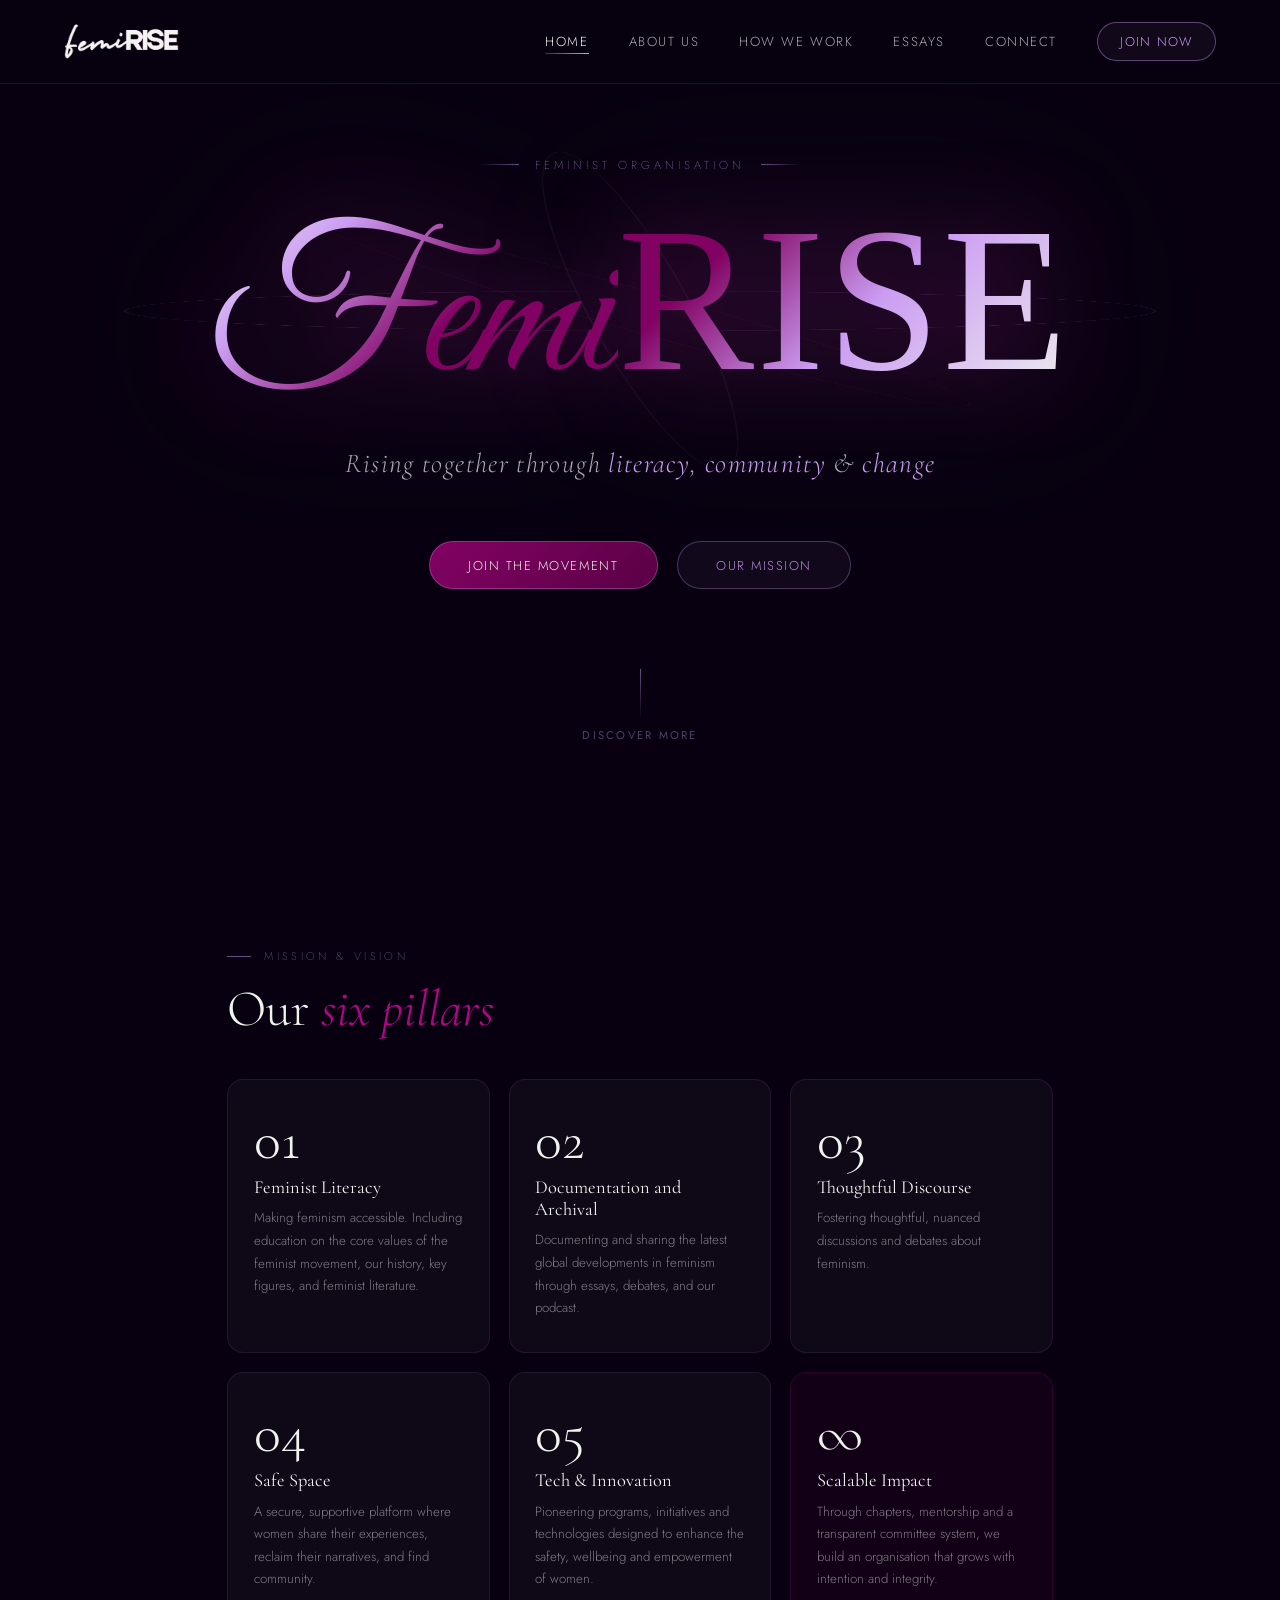
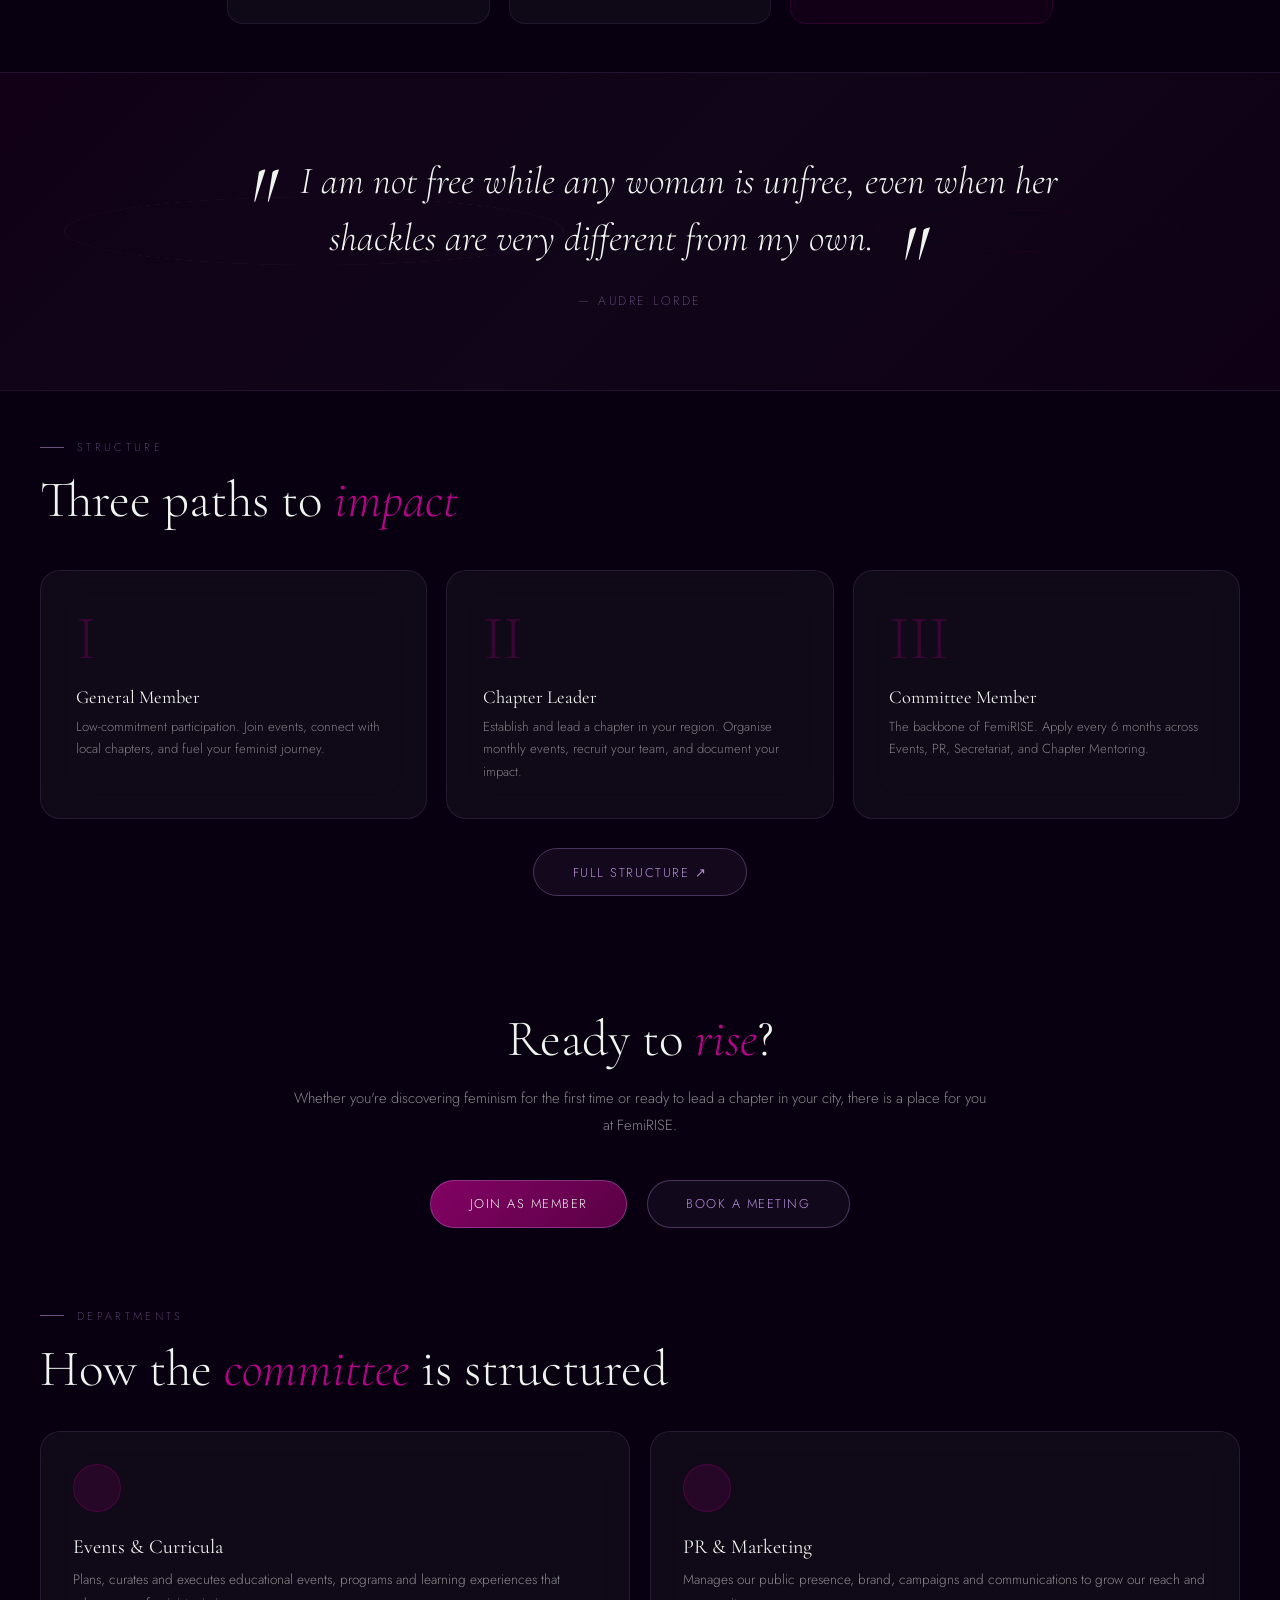
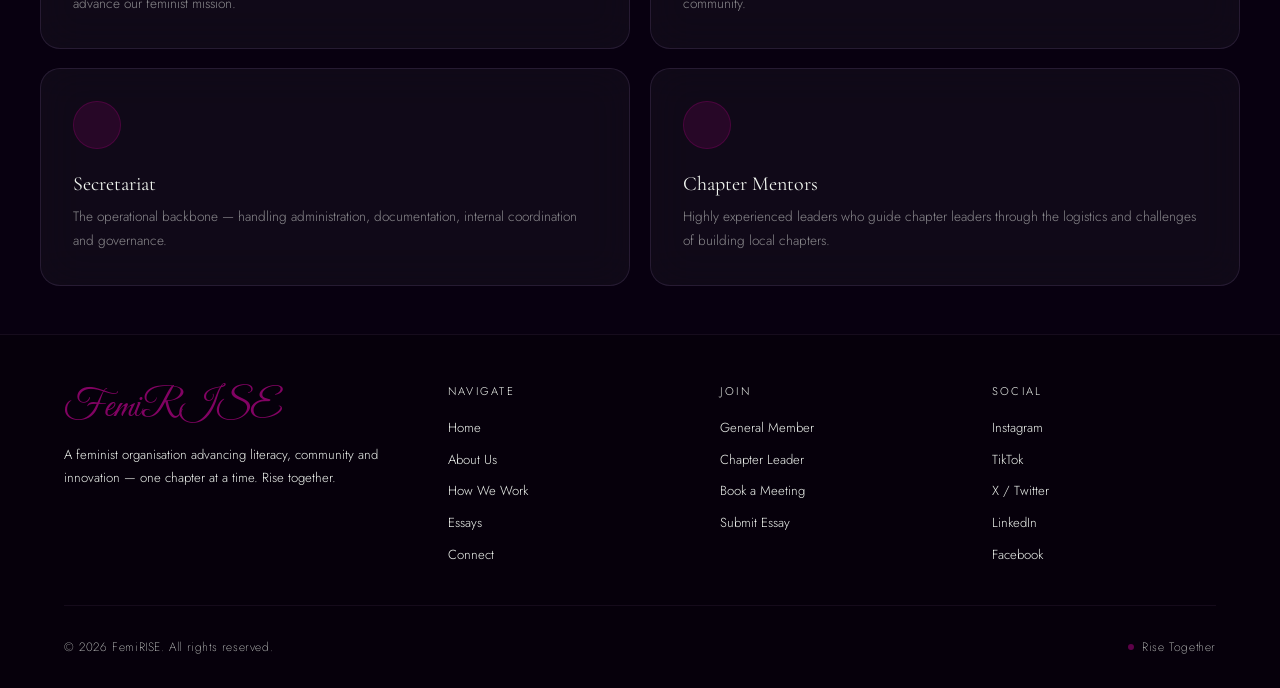
==== commit e64ee650: "Fixed mobile optimization errors (mostly, for now...), tentative light/dark mode, separated all page" ====
--- a/index.html
+++ b/index.html
@@ -1,5 +1,5 @@
 <!DOCTYPE html>
-<html lang="en">
+<html lang="en" data-theme="dark">
 <head>
 <meta charset="UTF-8">
 <meta name="viewport" content="width=device-width, initial-scale=1.0">
@@ -20,14 +20,10 @@
 <link rel="preconnect" href="https://fonts.googleapis.com">
 <link rel="preconnect" href="https://fonts.gstatic.com" crossorigin>
 <link href="https://fonts.googleapis.com/css2?family=Cormorant+Garamond:ital,wght@0,300;0,400;0,500;0,600;1,300;1,400;1,500;1,600&family=Cormorant+Upright:wght@300;400;500&family=Jost:wght@200;300;400;500&family=Great+Vibes&display=swap" rel="stylesheet">
-<link rel="stylesheet" href="./index.css">
-<script src="./index.js" defer></script>
+<link rel="stylesheet" href="./style.css">
+<script src="./script.js" defer></script>
 </head>
 <body>
-
-<!-- Custom Cursor -->
-<div class="cursor" id="cursor"></div>
-<div class="cursor-trail" id="cursorTrail"></div>
 
 <!-- Global BG Blobs 
 <div class="bg-blobs">
@@ -41,14 +37,15 @@
 
 <!-- NAV -->
 <nav id="mainNav">
-  <div class="nav-logo" onclick="showPage('home')"><img src="./media/femirise-logo.png"></div>
+  <div class="nav-logo"><a href="index.html"><img src="./media/femirise-logo.png"></a></div>
   <div class="nav-links">
-    <a class="nav-link active" onclick="showPage('home')" data-page="home">Home</a>
+    <a href="index.html" class="nav-link active" data-page="home">Home</a>
     <a href="about.html" class="nav-link" data-page="about">About Us</a>
-    <a class="nav-link" onclick="showPage('how')" data-page="how">How We Work</a>
-    <a class="nav-link" onclick="showPage('essays')" data-page="essays">Essays</a>
-    <a class="nav-link" onclick="showPage('connect')" data-page="connect">Connect</a>
-    <a class="nav-cta" href="https://forms.google.com" target="_blank">Join Now</a>
+    <a href="structure.html" class="nav-link" data-page="how">How We Work</a>
+    <a href="essays.html" class="nav-link" data-page="essays">Essays</a>
+    <a href="connect.html" class="nav-link" data-page="connect">Connect</a>
+    <a class="nav-cta" href="https://docs.google.com/forms/d/e/1FAIpQLSfwPqKustc7kkd7kCYtFqLqy8rkv79rQlx8xS-8RfyrfZ6W7Q/viewform?usp=dialog" target="_blank">Join Now</a>
+    <!-- <button id="themeToggle" class="nav-cta">☀️/🌑</button> -->
   </div>
   <div class="nav-hamburger" onclick="toggleMobile()">
     <span></span><span></span><span></span>
@@ -58,19 +55,19 @@
 <!-- Mobile menu -->
 <div id="mobileMenu" style="display:none;position:fixed;top:0;left:0;right:0;bottom:0;background:rgba(5,0,12,0.97);z-index:99;flex-direction:column;align-items:center;justify-content:center;gap:2.5rem;backdrop-filter:blur(30px)">
   <div style="position:absolute;top:1.4rem;right:1.5rem;font-size:1.5rem;color:rgba(203,156,242,0.7);cursor:pointer" onclick="toggleMobile()">✕</div>
-  <a style="font-family:'Cormorant Garamond',serif;font-size:2rem;color:var(--ivory);text-decoration:none;cursor:pointer" onclick="showPage('home');toggleMobile()">Home</a>
-  <a style="font-family:'Cormorant Garamond',serif;font-size:2rem;color:var(--ivory);text-decoration:none;cursor:pointer" onclick="showPage('about');toggleMobile()">About Us</a>
-  <a style="font-family:'Cormorant Garamond',serif;font-size:2rem;color:var(--ivory);text-decoration:none;cursor:pointer" onclick="showPage('how');toggleMobile()">How We Work</a>
-  <a style="font-family:'Cormorant Garamond',serif;font-size:2rem;color:var(--ivory);text-decoration:none;cursor:pointer" onclick="showPage('essays');toggleMobile()">Essays</a>
-  <a style="font-family:'Cormorant Garamond',serif;font-size:2rem;color:var(--ivory);text-decoration:none;cursor:pointer" onclick="showPage('connect');toggleMobile()">Connect</a>
-  <a class="btn-primary" href="https://forms.google.com" target="_blank"><span>Join Now</span></a>
+  <a href="index.html" style="font-family:'Cormorant Garamond',serif;font-size:2rem;color:var(--ivory);text-decoration:none;cursor:pointer" onclick="showPage('home');toggleMobile()">Home</a>
+  <a href="about.html" style="font-family:'Cormorant Garamond',serif;font-size:2rem;color:var(--ivory);text-decoration:none;cursor:pointer" onclick="showPage('about');toggleMobile()">About Us</a>
+  <a href="structure.html" style="font-family:'Cormorant Garamond',serif;font-size:2rem;color:var(--ivory);text-decoration:none;cursor:pointer" onclick="showPage('how');toggleMobile()">How We Work</a>
+  <a href="essays.html" style="font-family:'Cormorant Garamond',serif;font-size:2rem;color:var(--ivory);text-decoration:none;cursor:pointer" onclick="showPage('essays');toggleMobile()">Essays</a>
+  <a href="connect.html" style="font-family:'Cormorant Garamond',serif;font-size:2rem;color:var(--ivory);text-decoration:none;cursor:pointer" onclick="showPage('connect');toggleMobile()">Connect</a>
+  <a class="btn-primary" href="https://docs.google.com/forms/d/e/1FAIpQLSfwPqKustc7kkd7kCYtFqLqy8rkv79rQlx8xS-8RfyrfZ6W7Q/viewform?usp=dialog" target="_blank"><span>Join Now</span></a>
 </div>
 
 <!-- ============ PAGE: HOME ============ -->
 <div id="page-home" class="page active">
 
   <!-- HERO -->
-  <section class="hero">
+  <section class="hero reveal" >
     <!-- <div class="orbit-ring orbit-ring-1"><div class="orbit-dot"></div></div>
     <div class="orbit-ring orbit-ring-2"></div> -->
 
@@ -94,7 +91,7 @@
     </p>
 
     <div class="hero-actions">
-      <a class="btn-primary" href="https://forms.google.com" target="_blank"><span>Join the Movement</span></a>
+      <a class="btn-primary" href="https://docs.google.com/forms/d/e/1FAIpQLSfwPqKustc7kkd7kCYtFqLqy8rkv79rQlx8xS-8RfyrfZ6W7Q/viewform?usp=dialog" target="_blank"><span>Join the Movement</span></a>
       <a class="btn-ghost" onclick="showPage('about')">Our Mission</a>
     </div>
 
@@ -203,7 +200,7 @@
         </div>
       </div>
       <div style="text-align:center;margin-top:2.5rem">
-        <a class="btn-ghost" onclick="showPage('how')">Full Structure ↗</a>
+        <a href="structure.html" class="btn-ghost">Full Structure ↗</a>
       </div>
     </div>
   </section>
@@ -211,12 +208,12 @@
   <!-- CTA BAND -->
   <section style="padding:5rem 4rem;position:relative;z-index:2;text-align:center">
     <div style="max-width:700px;margin:0 auto">
-      <h2 class="section-title reveal" style="margin-bottom:1rem">Ready to <em>rise?</em></h2>
+      <h2 class="section-title reveal" style="margin-bottom:1rem">Ready to <em>rise</em>?</h2>
       <p style="font-family:'Jost',sans-serif;font-weight:300;font-size:0.92rem;color:rgba(240,244,239,0.55);line-height:1.85;margin-bottom:2.5rem" class="reveal">
-        Whether you're discovering feminism for the first time or ready to lead a chapter in your city — there is a place for you at FemiRISE.
+        Whether you're discovering feminism for the first time or ready to lead a chapter in your city, there is a place for you at FemiRISE.
       </p>
       <div class="hero-actions reveal" style="margin-bottom:0">
-        <a class="btn-primary" href="https://forms.google.com" target="_blank"><span>Join as Member</span></a>
+        <a class="btn-primary" href="https://docs.google.com/forms/d/e/1FAIpQLSfwPqKustc7kkd7kCYtFqLqy8rkv79rQlx8xS-8RfyrfZ6W7Q/viewform?usp=dialog" target="_blank"><span>Join as Member</span></a>
         <a class="btn-ghost" href="https://calendly.com" target="_blank">Book a Meeting</a>
       </div>
     </div>
@@ -232,22 +229,22 @@
       <h2 class="section-title reveal">How the <em>committee</em> is structured</h2>
       <div style="display:grid;grid-template-columns:repeat(2,1fr);gap:1.2rem;margin-top:2rem">
         <div class="glass-card reveal" style="padding:2rem">
-          <div class="pillar-icon" style="font-size:1.2rem">🗓️</div>
+          <div class="pillar-icon" style="font-size:1.2rem"></div>
           <div class="pillar-title" style="margin-bottom:0.5rem">Events &amp; Curricula</div>
           <p class="pillar-text">Plans, curates and executes educational events, programs and learning experiences that advance our feminist mission.</p>
         </div>
         <div class="glass-card reveal" style="padding:2rem;transition-delay:0.1s">
-          <div class="pillar-icon" style="font-size:1.2rem">📣</div>
+          <div class="pillar-icon" style="font-size:1.2rem"></div>
           <div class="pillar-title" style="margin-bottom:0.5rem">PR &amp; Marketing</div>
           <p class="pillar-text">Manages our public presence, brand, campaigns and communications to grow our reach and community.</p>
         </div>
         <div class="glass-card reveal" style="padding:2rem;transition-delay:0.2s">
-          <div class="pillar-icon" style="font-size:1.2rem">📋</div>
+          <div class="pillar-icon" style="font-size:1.2rem"></div>
           <div class="pillar-title" style="margin-bottom:0.5rem">Secretariat</div>
           <p class="pillar-text">The operational backbone — handling administration, documentation, internal coordination and governance.</p>
         </div>
         <div class="glass-card reveal" style="padding:2rem;transition-delay:0.3s">
-          <div class="pillar-icon" style="font-size:1.2rem">⭐</div>
+          <div class="pillar-icon" style="font-size:1.2rem"></div>
           <div class="pillar-title" style="margin-bottom:0.5rem">Chapter Mentors</div>
           <p class="pillar-text">Highly experienced leaders who guide chapter leaders through the logistics and challenges of building local chapters.</p>
         </div>
@@ -256,273 +253,6 @@
   </section>
 </div><!-- /page-about -->
 
-<!-- ============ PAGE: HOW WE WORK ============ -->
-<div id="page-how" class="page">
-  <div class="tiers-wrap">
-    <div class="section-label" style="margin-bottom:1rem">Membership</div>
-    <h1 class="section-title reveal" style="margin-bottom:0.5rem">How we <em>work together</em></h1>
-    <p style="font-family:'Jost',sans-serif;font-weight:300;font-size:0.92rem;color:rgba(240,244,239,0.5);line-height:1.85;max-width:580px;margin-bottom:4rem" class="reveal">
-      FemiRISE operates through three interconnected membership tiers, each designed for a different level of commitment and impact.
-    </p>
-
-    <!-- TIER 1 -->
-    <div class="tier-section glass-card reveal" style="padding:2.5rem">
-      <div class="tier-header">
-        <div class="tier-badge">I</div>
-        <div>
-          <div class="tier-label">Tier One</div>
-          <div class="tier-name">General Members</div>
-          <span class="tier-commit">Low Commitment</span>
-        </div>
-      </div>
-      <div class="tier-body">
-        <ul class="tier-list">
-          <li>Participate in events, initiatives and programs hosted by the organisation</li>
-          <li>Join existing chapters in their region, state or country</li>
-          <li>Apply to be a Chapter Leader if no chapter exists in your region yet</li>
-        </ul>
-        <div class="steps-flow" style="margin-top:2.5rem">
-          <div style="font-family:'Jost',sans-serif;font-weight:200;font-size:0.7rem;letter-spacing:0.25em;text-transform:uppercase;color:rgba(203,156,242,0.5);margin-bottom:1.2rem">Getting Started</div>
-          <div class="step-item">
-            <div class="step-num-wrap"><div class="step-num">1</div><div class="step-line-v"></div></div>
-            <div class="step-content">
-              <div class="step-title">Fill in the Recruitment Form</div>
-              <p class="step-desc">Complete our <a href="https://forms.google.com" target="_blank" style="color:var(--lavender)">general member application form</a> — it takes just a few minutes.</p>
-            </div>
-          </div>
-          <div class="step-item">
-            <div class="step-num-wrap"><div class="step-num">2</div></div>
-            <div class="step-content">
-              <div class="step-title">Receive Email Updates</div>
-              <p class="step-desc">We'll email you with updates on upcoming events, programs and initiatives relevant to you.</p>
-            </div>
-          </div>
-        </div>
-      </div>
-    </div>
-
-    <div class="tier-connector"></div>
-
-    <!-- TIER 2 -->
-    <div class="tier-section glass-card reveal" style="padding:2.5rem">
-      <div class="tier-header">
-        <div class="tier-badge">II</div>
-        <div>
-          <div class="tier-label">Tier Two</div>
-          <div class="tier-name">Chapter Leaders</div>
-          <span class="tier-commit">High Impact</span>
-        </div>
-      </div>
-      <div class="tier-body">
-        <ul class="tier-list">
-          <li>Establish and officially register a chapter in your region, state or country</li>
-          <li>Recruit and lead a team to organise events — minimum once per month (exceptions granted with management notification)</li>
-          <li>Survey and document the impact of each event — this is mandatory and integral to our mission</li>
-          <li>A Chapter Mentor can be assigned upon request to guide you through the process</li>
-        </ul>
-        <div class="steps-flow" style="margin-top:2.5rem">
-          <div style="font-family:'Jost',sans-serif;font-weight:200;font-size:0.7rem;letter-spacing:0.25em;text-transform:uppercase;color:rgba(203,156,242,0.5);margin-bottom:1.2rem">Getting Started</div>
-          <div class="step-item">
-            <div class="step-num-wrap"><div class="step-num">1</div><div class="step-line-v"></div></div>
-            <div class="step-content">
-              <div class="step-title">Fill in the Recruitment Form</div>
-              <p class="step-desc">Submit your <a href="https://forms.google.com" target="_blank" style="color:var(--lavender)">Chapter Leader application</a> with your region and initial vision.</p>
-            </div>
-          </div>
-          <div class="step-item">
-            <div class="step-num-wrap"><div class="step-num">2</div><div class="step-line-v"></div></div>
-            <div class="step-content">
-              <div class="step-title">Schedule a Committee Meeting</div>
-              <p class="step-desc">Book a session via <a href="https://calendly.com" target="_blank" style="color:var(--lavender)">Calendly</a> to confirm your position. Come prepared with questions and a rough plan.</p>
-            </div>
-          </div>
-          <div class="step-item">
-            <div class="step-num-wrap"><div class="step-num">3</div><div class="step-line-v"></div></div>
-            <div class="step-content">
-              <div class="step-title">Establish Chapter Channels</div>
-              <p class="step-desc">Set up official communication channels (Instagram, Discord, WhatsApp etc.) aligned with local needs and organisational guidelines.</p>
-            </div>
-          </div>
-          <div class="step-item">
-            <div class="step-num-wrap"><div class="step-num">4</div></div>
-            <div class="step-content">
-              <div class="step-title">Begin Recruiting &amp; Your First Event</div>
-              <p class="step-desc">Start building your local team and plan your inaugural event. You've got this — and we're here to support you every step of the way.</p>
-            </div>
-          </div>
-        </div>
-      </div>
-    </div>
-
-    <div class="tier-connector"></div>
-
-    <!-- TIER 3 -->
-    <div class="tier-section glass-card reveal" style="padding:2.5rem;border-color:rgba(203,156,242,0.2)">
-      <div class="tier-header">
-        <div class="tier-badge" style="background:linear-gradient(135deg,rgba(203,156,242,0.3),rgba(130,2,99,0.2));border-color:rgba(203,156,242,0.5)">III</div>
-        <div>
-          <div class="tier-label">Tier Three</div>
-          <div class="tier-name">Committee Members</div>
-          <span class="tier-commit" style="background:rgba(130,2,99,0.15);border-color:rgba(130,2,99,0.4);color:rgba(240,244,239,0.7)">Applications Every 6 Months</span>
-        </div>
-      </div>
-      <div class="tier-body">
-        <ul class="tier-list">
-          <li>Applications open exclusively to the pool of active Chapter Leaders, every 6 months</li>
-          <li>Departments: Events &amp; Curricula, PR &amp; Marketing, Secretariat, and Chapter Mentors</li>
-          <li>Work directly with the co-founders and core team as the backbone of FemiRISE</li>
-          <li>Weekly meetings required; absences must be notified to management in advance</li>
-        </ul>
-      </div>
-    </div>
-
-    <!-- CHAPTER MENTORS -->
-    <div class="mentor-box reveal" style="margin-top:3rem">
-      <div class="mentor-label">★ Chapter Mentors</div>
-      <div class="mentor-title">Guiding the next generation of leaders</div>
-      <p class="mentor-text">Chapter Mentors are a specialised group within the Committee — highly experienced individuals in the management and logistics of running chapters. They serve as trusted guides for Chapter Leaders navigating the complexities of building a local feminist community. A mentor can be requested by any Chapter Leader who needs additional support.</p>
-    </div>
-
-    <!-- ATTEND POLICIES -->
-    <div class="divider-line" style="margin:3rem 0"></div>
-    <div class="section-label" style="margin-bottom:1.5rem">Policies</div>
-    <div style="display:grid;grid-template-columns:repeat(2,1fr);gap:1.2rem">
-      <div class="glass-card reveal" style="padding:2rem">
-        <div class="pillar-title" style="margin-bottom:0.7rem;font-size:1rem">📅 Event Frequency</div>
-        <p class="pillar-text">Chapter Leaders are expected to organise events <strong style="color:rgba(240,244,239,0.7);font-weight:400">at least once per month</strong>. Exceptions may be granted upon notifying management with sufficient notice.</p>
-      </div>
-      <div class="glass-card reveal" style="padding:2rem;transition-delay:0.1s">
-        <div class="pillar-title" style="margin-bottom:0.7rem;font-size:1rem">📊 Impact Surveys</div>
-        <p class="pillar-text">After every event, chapter leaders must conduct <strong style="color:rgba(240,244,239,0.7);font-weight:400">impact surveys and documentation</strong>. This data shapes our strategy and demonstrates our collective footprint.</p>
-      </div>
-      <div class="glass-card reveal" style="padding:2rem;transition-delay:0.2s">
-        <div class="pillar-title" style="margin-bottom:0.7rem;font-size:1rem">📆 Weekly Meetings</div>
-        <p class="pillar-text">Committee members attend <strong style="color:rgba(240,244,239,0.7);font-weight:400">weekly meetings</strong>. If absent, notify management beforehand — communication is the foundation of our collective.</p>
-      </div>
-      <div class="glass-card reveal" style="padding:2rem;transition-delay:0.3s">
-        <div class="pillar-title" style="margin-bottom:0.7rem;font-size:1rem">⚖️ Applications</div>
-        <p class="pillar-text">Committee positions open <strong style="color:rgba(240,244,239,0.7);font-weight:400">every 6 months</strong> to active Chapter Leaders. This keeps leadership fresh, inclusive and grounded in chapter experience.</p>
-      </div>
-    </div>
-
-    <div style="text-align:center;margin-top:3.5rem" class="reveal">
-      <a class="btn-primary" href="https://forms.google.com" target="_blank"><span>Apply Now</span></a>
-      <a class="btn-ghost" href="https://calendly.com" target="_blank" style="margin-left:1rem">Book a Meeting</a>
-    </div>
-  </div>
-</div><!-- /page-how -->
-
-<!-- ============ PAGE: ESSAYS ============ -->
-<div id="page-essays" class="page">
-  <div class="essays-wrap">
-    <div class="section-label" style="margin-bottom:1rem">Feminist Writing</div>
-    <h1 class="section-title reveal" style="margin-bottom:0.8rem">Essays &amp; <em>perspectives</em></h1>
-    <p style="font-family:'Jost',sans-serif;font-weight:300;font-size:0.92rem;color:rgba(240,244,239,0.5);line-height:1.85;max-width:580px;margin-bottom:2.5rem" class="reveal">
-      Long-form thinking on feminism — from theory to lived experience. Written by our team, members and guest contributors.
-    </p>
-
-    <div class="essays-filter reveal">
-      <button class="filter-btn active" onclick="filterEssays('all',this)">All</button>
-      <button class="filter-btn" onclick="filterEssays('theory',this)">Theory</button>
-      <button class="filter-btn" onclick="filterEssays('history',this)">History</button>
-      <button class="filter-btn" onclick="filterEssays('policy',this)">Policy</button>
-      <button class="filter-btn" onclick="filterEssays('culture',this)">Culture</button>
-      <button class="filter-btn" onclick="filterEssays('personal',this)">Personal Essays</button>
-    </div>
-
-    <div class="essays-grid" id="essaysGrid">
-      <!-- Essays rendered by JS -->
-    </div>
-
-    <div style="text-align:center;margin-top:4rem;padding:3rem;border-radius:20px;background:rgba(130,2,99,0.06);border:1px solid rgba(203,156,242,0.1)">
-      <div class="section-label" style="justify-content:center;margin-bottom:0.8rem">Contribute</div>
-      <h3 style="font-family:'Cormorant Garamond',serif;font-weight:300;font-size:1.6rem;color:var(--ivory);margin-bottom:0.6rem">Have a story or essay to share?</h3>
-      <p style="font-family:'Jost',sans-serif;font-weight:300;font-size:0.88rem;color:rgba(240,244,239,0.5);line-height:1.7;margin-bottom:1.8rem">We welcome contributions from all members. Submit via our form and our editorial team will be in touch.</p>
-      <a class="btn-primary" href="https://forms.google.com" target="_blank"><span>Submit Your Essay</span></a>
-    </div>
-  </div>
-</div><!-- /page-essays -->
-
-<!-- ============ PAGE: CONNECT ============ -->
-<div id="page-connect" class="page">
-  <div class="connect-wrap">
-    <div class="section-label" style="margin-bottom:1rem">Get Involved</div>
-    <h1 class="section-title reveal" style="margin-bottom:0.8rem">Connect &amp; <em>join us</em></h1>
-    <p style="font-family:'Jost',sans-serif;font-weight:300;font-size:0.92rem;color:rgba(240,244,239,0.5);line-height:1.85;max-width:580px;margin-bottom:0" class="reveal">
-      Ready to take the next step? Whether joining as a member, scheduling a conversation, or following our journey — we're here.
-    </p>
-
-    <div class="connect-grid reveal">
-      <a class="connect-card" href="https://forms.google.com" target="_blank">
-        <div class="connect-icon">📋</div>
-        <div class="connect-card-title">Join as a General Member</div>
-        <p class="connect-card-desc">Fill in our membership form and become part of the growing FemiRISE community. Events, newsletters, and more await you.</p>
-        <div class="connect-cta-link">Apply Now →</div>
-      </a>
-      <a class="connect-card" href="https://forms.google.com" target="_blank">
-        <div class="connect-icon">🌍</div>
-        <div class="connect-card-title">Apply as Chapter Leader</div>
-        <p class="connect-card-desc">Ready to lead? Submit your Chapter Leader application and help establish feminism in your region.</p>
-        <div class="connect-cta-link">Apply Now →</div>
-      </a>
-      <a class="connect-card" href="https://calendly.com" target="_blank">
-        <div class="connect-icon">📅</div>
-        <div class="connect-card-title">Book a Meeting</div>
-        <p class="connect-card-desc">Schedule a one-on-one with a committee member to ask questions, confirm your position, or explore collaboration.</p>
-        <div class="connect-cta-link">Open Calendly →</div>
-      </a>
-      <a class="connect-card" href="https://forms.google.com" target="_blank">
-        <div class="connect-icon">✍️</div>
-        <div class="connect-card-title">Submit an Essay</div>
-        <p class="connect-card-desc">Share your feminist perspective, research, or personal essay with our community through our editorial platform.</p>
-        <div class="connect-cta-link">Submit Here →</div>
-      </a>
-    </div>
-
-    <!-- SOCIAL MEDIA -->
-    <div style="margin-top:4rem">
-      <div class="section-label" style="margin-bottom:1.2rem">Find Us Online</div>
-      <h3 style="font-family:'Cormorant Garamond',serif;font-weight:300;font-size:1.5rem;color:var(--ivory);margin-bottom:1.5rem">Follow <em>our journey</em></h3>
-      <div class="socials-row reveal">
-        <a class="social-pill" href="https://instagram.com/femirise" target="_blank">
-          <span class="social-icon">📸</span> @femirise
-        </a>
-        <a class="social-pill" href="https://tiktok.com/@femirise" target="_blank">
-          <span class="social-icon">🎵</span> @femirise
-        </a>
-        <a class="social-pill" href="https://twitter.com/femiriseorg" target="_blank">
-          <span class="social-icon">𝕏</span> @femiriseorg
-        </a>
-        <a class="social-pill" href="https://linkedin.com/company/femirise" target="_blank">
-          <span class="social-icon">💼</span> FemiRISE
-        </a>
-        <a class="social-pill" href="https://facebook.com/femirise" target="_blank">
-          <span class="social-icon">📘</span> FemiRISE
-        </a>
-      </div>
-    </div>
-
-    <!-- NEWSLETTER -->
-    <div class="newsletter-box reveal" style="margin-top:4rem">
-      <div class="section-label" style="justify-content:center;margin-bottom:0.8rem">Stay Updated</div>
-      <div class="newsletter-title">Join our newsletter</div>
-      <p class="newsletter-sub">Monthly dispatches of feminist news, event announcements, essays and movement updates — delivered with care.</p>
-      <div class="newsletter-form">
-        <input type="email" class="newsletter-input" placeholder="your@email.com">
-        <a class="btn-primary" href="https://forms.google.com" target="_blank"><span>Subscribe</span></a>
-      </div>
-    </div>
-
-    <!-- CONTACT -->
-    <div style="margin-top:3rem;padding:2.5rem;border-radius:20px;border:1px solid rgba(203,156,242,0.1);background:rgba(240,244,239,0.02)" class="reveal">
-      <div class="section-label" style="margin-bottom:0.8rem">Direct Contact</div>
-      <div style="font-family:'Cormorant Garamond',serif;font-size:1.3rem;color:var(--ivory);margin-bottom:0.5rem">General Enquiries</div>
-      <p style="font-family:'Jost',sans-serif;font-weight:300;font-size:0.88rem;color:rgba(240,244,239,0.5);line-height:1.7">
-        For chapter-specific queries, please head to our website and contact the respective chapter directly. For general organisational matters, reach us via our social channels or the form above.
-      </p>
-    </div>
-  </div>
-</div><!-- /page-connect -->
 
 <!-- FOOTER (always visible) -->
 <footer>
@@ -544,10 +274,10 @@
     <div>
       <div class="footer-col-title">Join</div>
       <ul class="footer-links">
-        <li><a href="https://forms.google.com" target="_blank">General Member</a></li>
-        <li><a href="https://forms.google.com" target="_blank">Chapter Leader</a></li>
+        <li><a href="https://docs.google.com/forms/d/e/1FAIpQLSfwPqKustc7kkd7kCYtFqLqy8rkv79rQlx8xS-8RfyrfZ6W7Q/viewform?usp=dialog" target="_blank">General Member</a></li>
+        <li><a href="https://docs.google.com/forms/d/e/1FAIpQLSfwPqKustc7kkd7kCYtFqLqy8rkv79rQlx8xS-8RfyrfZ6W7Q/viewform?usp=dialog" target="_blank">Chapter Leader</a></li>
         <li><a href="https://calendly.com" target="_blank">Book a Meeting</a></li>
-        <li><a href="https://forms.google.com" target="_blank">Submit Essay</a></li>
+        <li><a href="https://docs.google.com/forms/d/e/1FAIpQLSfwPqKustc7kkd7kCYtFqLqy8rkv79rQlx8xS-8RfyrfZ6W7Q/viewform?usp=dialog" target="_blank">Submit Essay</a></li>
       </ul>
     </div>
     <div>
--- a/style.css
+++ b/style.css
@@ -0,0 +1,1076 @@
+*,*::before,*::after{box-sizing:border-box;margin:0;padding:0}
+:root{ 
+  --rose:#820263;
+  --lavender:#CB9CF2;
+  --ivory:#F0F4EF;
+  --rose-light:#b5038a;
+  --rose-dark:#5a0145;
+  --rose-glow:rgba(130,2,99,0.18);
+  --lavender-glow:rgba(203,156,242,0.22);
+  --ivory-glow:rgba(240,244,239,0.12);
+  --glass-bg:rgba(240,244,239,0.06);
+  --glass-border:rgba(203,156,242,0.18);
+  --glass-border-hover:rgba(203,156,242,0.45);
+  --transition:0.4s cubic-bezier(0.23,1,0.32,1);
+  --transition-fast:0.2s cubic-bezier(0.23,1,0.32,1);
+}
+html{scroll-behavior:smooth}
+body{
+  font-family:'Jost',sans-serif;
+  background:#080010;
+  color:var(--ivory);
+  min-height:100vh;
+  overflow-x:hidden;
+  /* cursor:none; */
+}
+
+/* .cursor{
+  position:fixed;width:10px;height:10px;
+  background:var(--lavender);border-radius:50%;
+  pointer-events:none;z-index:9999;
+  transition:transform 0.15s ease,opacity 0.2s ease;
+  mix-blend-mode:screen;
+  transform:translate(-50%,-50%);
+}
+.cursor-trail{
+  position:fixed;width:36px;height:36px;
+  border:1px solid rgba(203,156,242,0.4);border-radius:50%;
+  pointer-events:none;z-index:9998;
+  transition:transform 0.35s ease,opacity 0.3s ease;
+  transform:translate(-50%,-50%);
+} */
+body:hover .cursor{opacity:1}
+a:hover~.cursor,.btn:hover~.cursor{transform:translate(-50%,-50%) scale(2.5)}
+
+/* GLOBAL BG BLOBS */
+/* .bg-blobs{
+  position:fixed;inset:0;z-index:0;pointer-events:none;overflow:hidden;
+}
+.blob{
+  position:absolute;border-radius:50%;filter:blur(80px);
+  animation:blobPulse 8s ease-in-out infinite;
+}
+.blob-1{width:600px;height:600px;background:radial-gradient(ellipse,rgba(130,2,99,0.28),transparent 70%);top:-15%;left:-10%;animation-delay:0s}
+.blob-2{width:500px;height:500px;background:radial-gradient(ellipse,rgba(203,156,242,0.16),transparent 70%);top:20%;right:-8%;animation-delay:2s}
+.blob-3{width:400px;height:400px;background:radial-gradient(ellipse,rgba(130,2,99,0.2),transparent 70%);bottom:10%;left:15%;animation-delay:4s}
+.blob-4{width:350px;height:350px;background:radial-gradient(ellipse,rgba(203,156,242,0.12),transparent 70%);bottom:-5%;right:20%;animation-delay:1.5s}
+@keyframes blobPulse{0%,100%{transform:scale(1) translate(0,0)}33%{transform:scale(1.12) translate(20px,-15px)}66%{transform:scale(0.92) translate(-10px,20px)}} */
+
+/* NAV */
+nav{
+  position:fixed;top:0;left:0;right:0;z-index:100;
+  display:flex;align-items:center;justify-content:space-between;
+  padding:1.4rem 4rem;
+  background:rgba(8,0,16,0.55);
+  backdrop-filter:blur(24px);
+  border-bottom:1px solid rgba(203,156,242,0.1);
+  transition:var(--transition);
+}
+/* .nav-logo{
+  font-family:'Great Vibes',cursive;
+  font-size:2rem;
+  background:linear-gradient(135deg,#CB9CF2,#820263,#F0F4EF);
+  -webkit-background-clip:text;-webkit-text-fill-color:transparent;background-clip:text;
+  cursor:pointer;letter-spacing:0.02em;
+} */
+
+.nav-logo {
+  display: flex;
+  align-items: center;
+  cursor: pointer;
+}
+
+.nav-logo img {
+  height: 35px;     
+  width: auto;      
+  object-fit: contain;
+  display: block;
+}
+
+.nav-links{display:flex;gap:2.5rem;align-items:center}
+.nav-link{
+  font-family:'Jost',sans-serif;font-weight:300;font-size:0.82rem;
+  letter-spacing:0.12em;text-transform:uppercase;
+  color:rgba(240,244,239,0.7);text-decoration:none;
+  position:relative;transition:color var(--transition-fast);cursor:pointer;
+}
+.nav-link::after{
+  content:'';position:absolute;bottom:-3px;left:0;width:0;height:1px;
+  background:linear-gradient(90deg,var(--rose),var(--lavender));
+  transition:width var(--transition);
+}
+.nav-link:hover{color:var(--ivory)}
+.nav-link:hover::after,.nav-link.active::after{width:100%}
+.nav-link.active{color:var(--ivory)}
+.nav-cta{
+  font-family:'Jost',sans-serif;font-weight:300;font-size:0.8rem;
+  letter-spacing:0.1em;text-transform:uppercase;
+  padding:0.55rem 1.4rem;
+  border:1px solid rgba(203,156,242,0.4);border-radius:50px;
+  color:var(--lavender);text-decoration:none;cursor:pointer;
+  background:rgba(203,156,242,0.05);
+  transition:all var(--transition);
+}
+.nav-cta:hover{
+  background:#5a0145;border-color:var(--rose);
+  color:var(--ivory);transform:translateY(-1px);
+  box-shadow: 0 8px 24px rgba(0,0,0,.18);
+}
+.nav-hamburger{display:none;flex-direction:column;gap:5px;cursor:pointer;padding:4px}
+.nav-hamburger span{display:block;width:24px;height:1px;background:var(--ivory);transition:var(--transition)}
+
+/* ===== LANDING PAGE ===== */
+#page-home{
+  display:flex;flex-direction:column;align-items:center;
+  justify-content:center;min-height:100vh;
+  position:relative;overflow:hidden;
+  padding-top:0;
+}
+.hero{
+  display:flex;flex-direction:column;align-items:center;
+  justify-content:center;min-height:100vh;
+  width:100%;text-align:center;position:relative;z-index:2;
+}
+.hero-eyebrow{
+  font-family:'Jost',sans-serif;font-weight:200;font-size:0.72rem;
+  letter-spacing:0.35em;text-transform:uppercase;
+  color:rgba(203,156,242,0.7);margin-bottom:2.5rem;
+  display:flex;align-items:center;gap:1rem;
+}
+.hero-eyebrow::before,.hero-eyebrow::after{
+  content:'';display:block;width:40px;height:1px;
+  background:linear-gradient(90deg,transparent,rgba(203,156,242,0.5));
+}
+.hero-eyebrow::after{background:linear-gradient(90deg,rgba(203,156,242,0.5),transparent)}
+
+/* THE ICONIC LOGO */
+.hero-logo-wrap{position:relative;margin-bottom:2rem;flex-wrap:nowrap;
+  white-space:nowrap;}
+.hero-logo{
+  font-family:'Great Vibes',cursive;
+  font-size:clamp(7rem,16vw,14rem);
+  line-height:0.85;
+  background:linear-gradient(
+    135deg,
+    #F0F4EF 0%,
+    #CB9CF2 25%,
+    #820263 55%
+  );
+  white-space: nowrap;
+
+  -webkit-background-clip:text;-webkit-text-fill-color:transparent;background-clip:text;
+  filter:drop-shadow(0 0 40px rgba(130,2,99,0.5)) drop-shadow(0 0 80px rgba(203,156,242,0.2));
+  animation:logoGlow 4s ease-in-out infinite;
+  position:relative;z-index:2;
+  letter-spacing:0.01em; }
+
+.hero-logo-secondary{
+    font-family:'Monserrat';
+    font-size:clamp(7rem,16vw,14rem);
+    line-height:0.85;
+    background:linear-gradient(
+      135deg,
+      #820263 25%,    
+      #CB9CF2 55%,
+      #F0F4EF 100%
+    );
+    white-space: nowrap;
+    display: inline;
+   -webkit-background-clip:text;-webkit-text-fill-color:transparent;background-clip:text;
+  filter:drop-shadow(0 0 40px rgba(130,2,99,0.5)) drop-shadow(0 0 80px rgba(203,156,242,0.2));
+  animation:logoGlow 4s ease-in-out infinite;
+  position:relative;z-index:2;
+  letter-spacing:0.01em;
+}
+
+@media (max-width:768px){
+
+  .hero-logo,
+  .hero-logo-secondary{
+    font-size:clamp(3rem,14vw,5rem);
+    white-space:normal;
+    line-height:.95;
+  }
+
+}
+ 
+@keyframes logoGlow{
+  0%,100%{filter:drop-shadow(0 0 30px rgba(130,2,99,0.4)) drop-shadow(0 0 60px rgba(203,156,242,0.15))}
+  50%{filter:drop-shadow(0 0 60px rgba(130,2,99,0.7)) drop-shadow(0 0 100px rgba(203,156,242,0.3))}
+}
+.logo-ellipse{
+  position:absolute;
+  border:1px solid rgba(203,156,242,0.2);
+  border-radius:50%;
+  animation:ellipseRotate 12s linear infinite;
+}
+.logo-ellipse-1{width:120%;height:60%;top:50%;left:50%;transform:translate(-50%,-50%) rotateX(70deg);animation-duration:14s}
+.logo-ellipse-2{width:100%;height:50%;top:50%;left:50%;transform:translate(-50%,-50%) rotateX(70deg) rotate(40deg);animation-duration:20s;animation-direction:reverse;border-color:rgba(130,2,99,0.25)}
+.logo-ellipse-3{width:110%;height:55%;top:50%;left:50%;transform:translate(-50%,-50%) rotateX(70deg) rotate(80deg);animation-duration:18s;border-color:rgba(240,244,239,0.08)}
+@keyframes ellipseRotate{from{transform:translate(-50%,-50%) rotateX(70deg) rotate(0deg)}to{transform:translate(-50%,-50%) rotateX(70deg) rotate(360deg)}}
+
+.hero-tagline{
+  font-family:'Cormorant Garamond',serif;font-weight:300;font-style:italic;
+  font-size:clamp(1.1rem,2.5vw,1.7rem);
+  color:rgba(240,244,239,0.7);letter-spacing:0.05em;
+  margin-bottom:3.5rem;line-height:1.6;
+}
+.hero-tagline span{color:var(--lavender)}
+
+.hero-actions{display:flex;gap:1.2rem;align-items:center;flex-wrap:wrap;justify-content:center;margin-bottom:5rem}
+.btn-primary{
+  font-family:'Jost',sans-serif;font-weight:300;font-size:0.8rem;
+  letter-spacing:0.12em;text-transform:uppercase;
+  padding:0.85rem 2.4rem;cursor:pointer;
+  background:linear-gradient(135deg,var(--rose),var(--rose-dark));
+  border:1px solid rgba(203,156,242,0.3);border-radius:50px;
+  color:var(--ivory);text-decoration:none;
+  transition:all var(--transition);position:relative;overflow:hidden;
+}
+.btn-primary::before{
+  content:'';position:absolute;inset:0;border-radius:50px;
+  background:linear-gradient(135deg,var(--lavender),var(--rose));
+  opacity:0;transition:opacity var(--transition);
+}
+.btn-primary:hover::before{opacity:1}
+.btn-primary:hover{transform:translateY(-2px);box-shadow: 0 8px 24px rgba(0,0,0,.18);}
+.btn-primary span{position:relative;z-index:1}
+.btn-ghost{
+  font-family:'Jost',sans-serif;font-weight:300;font-size:0.8rem;
+  letter-spacing:0.12em;text-transform:uppercase;
+  padding:0.85rem 2.4rem;cursor:pointer;
+  border:1px solid rgba(203,156,242,0.3);border-radius:50px;
+  color:rgba(203,156,242,0.9);background:rgba(203,156,242,0.05);
+  text-decoration:none;transition:all var(--transition);
+}
+.btn-ghost:hover{
+  background:rgba(203,156,242,0.12);border-color:rgba(203,156,242,0.6);
+  color:var(--ivory);transform:translateY(-2px);
+}
+
+.hero-scroll{
+  display:flex;flex-direction:column;align-items:center;gap:0.5rem;
+  color:rgba(203,156,242,0.4);font-size:0.7rem;letter-spacing:0.2em;text-transform:uppercase;
+}
+.scroll-line{
+  width:1px;height:50px;
+  background:linear-gradient(180deg,rgba(203,156,242,0.5),transparent);
+  animation:scrollAnim 2s ease-in-out infinite;
+}
+@keyframes scrollAnim{0%,100%{transform:scaleY(1);opacity:0.5}50%{transform:scaleY(0.5);opacity:1}}
+
+/* ORBITING ELEMENTS
+.orbit-ring{
+  position:absolute;border-radius:50%;
+  border:1px solid transparent;pointer-events:none;
+  animation:orbitSpin 20s linear infinite;
+}
+.orbit-ring-1{width:700px;height:700px;top:50%;left:50%;transform:translate(-50%,-50%);border-color:rgba(130,2,99,0.08);animation-duration:25s}
+.orbit-ring-2{width:900px;height:900px;top:50%;left:50%;transform:translate(-50%,-50%);border-color:rgba(203,156,242,0.05);animation-duration:35s;animation-direction:reverse}
+.orbit-dot{
+  position:absolute;width:4px;height:4px;border-radius:50%;
+  background:var(--lavender);top:-2px;left:50%;
+  animation:dotPulse 2s ease-in-out infinite;
+}
+@keyframes orbitSpin{from{transform:translate(-50%,-50%) rotate(0deg)}to{transform:translate(-50%,-50%) rotate(360deg)}}
+@keyframes dotPulse{0%,100%{opacity:0.4;transform:scale(1)}50%{opacity:1;transform:scale(1.5)}} */
+
+/* LIQUID GLASS CARD */
+
+/* mobile optimisation */
+@media (hover:none){
+
+  .glass-card:hover,
+  .essay-card:hover,
+  .team-card:hover,
+  .value-card:hover,
+  .connect-card:hover,
+  .btn-primary:hover,
+  .btn-ghost:hover{
+    transform:none;
+    box-shadow:none;
+  }
+
+}
+
+@media(max-width:768px){
+
+  .btn-primary,
+  .btn-ghost{
+    width:100%;
+    max-width:320px;
+    min-height:48px;
+  }
+
+}
+
+@media(max-width:768px){
+
+  .nav-logo{
+    font-size:1.4rem;
+  }
+
+}
+
+@media(max-width:768px){
+
+  .pillar-text,
+  .essay-excerpt,
+  .connect-card-desc,
+  .step-desc,
+  .value-desc,
+  .mentor-text{
+    font-size:.95rem;
+    line-height:1.75;
+    color:rgba(240,244,239,.72);
+  }
+
+}
+
+@media (prefers-reduced-motion: reduce){
+
+  *,
+  *::before,
+  *::after{
+    animation:none !important;
+    transition:none !important;
+    scroll-behavior:auto !important;
+  }
+
+}
+
+.glass-card{
+  background:rgba(240,244,239,0.035);
+  border:1px solid rgba(203,156,242,0.12);
+  border-radius:20px;backdrop-filter:blur(20px);
+  transition:all var(--transition);position:relative;overflow:hidden;
+}
+.glass-card::before{
+  content:'';position:absolute;inset:0;border-radius:20px;
+  background:linear-gradient(135deg,rgba(203,156,242,0.07) 0%,transparent 50%,rgba(130,2,99,0.05) 100%);
+  opacity:0;transition:opacity var(--transition);pointer-events:none;
+}
+.glass-card:hover{
+  border-color:rgba(203,156,242,0.28);
+  transform:translateY(-6px);
+  box-shadow: 0 8px 24px rgba(0,0,0,.18);
+}
+.glass-card:hover::before{opacity:1}
+
+/* SECTIONS */
+.section{
+  padding:3rem 1.25rem;
+  position:relative;z-index:2
+}
+.section-inner{max-width:1200px;margin:0 auto}
+.section-label{
+  font-family:'Jost',sans-serif;font-weight:200;font-size:0.7rem;
+  letter-spacing:0.3em;text-transform:uppercase;
+  color:rgba(203,156,242,0.6);margin-bottom:1rem;
+  display:flex;align-items:center;gap:0.8rem;
+}
+.section-label::before{content:'';display:block;width:24px;height:1px;background:rgba(203,156,242,0.5)}
+.section-title{
+  font-family:'Cormorant Garamond',serif;font-weight:300;
+  font-size:clamp(2.2rem,4vw,3.5rem);
+  color:var(--ivory);line-height:1.15;margin-bottom:1.5rem;
+}
+.section-title em{
+  font-style:italic;
+  background:var(--rose-light);
+  -webkit-background-clip:text;-webkit-text-fill-color:transparent;background-clip:text;
+}
+.divider-line{
+  width:100%;height:1px;
+  background:linear-gradient(90deg,transparent,rgba(203,156,242,0.2),rgba(130,2,99,0.3),rgba(203,156,242,0.2),transparent);
+  margin:4rem 0;
+}
+
+/* PILLAR CARDS (home pillars) */
+.pillars-grid{
+  display:grid;
+  grid-template-columns:repeat(auto-fit,minmax(260px,1fr));
+  gap:1.2rem;margin-top:3rem;
+}
+.pillar-card{
+  padding:2rem 1.8rem;
+  cursor:default;
+}
+.pillar-icon{
+  width:48px;height:48px;border-radius:50%;
+  background:rgba(130,2,99,0.2);border:1px solid rgba(130,2,99,0.4);
+  display:flex;align-items:center;justify-content:center;
+  margin-bottom:1.4rem;font-size:1.4rem;
+  transition:all var(--transition);
+}
+.pillar-card:hover .pillar-icon{
+  background:rgba(130,2,99,0.4);border-color:var(--rose);
+  transform:scale(1.12);box-shadow: 0 8px 24px rgba(0,0,0,.18);
+}
+.pillar-title{
+  font-family:'Cormorant Garamond',serif;font-weight:400;font-size:1.25rem;
+  color:var(--ivory);margin-bottom:0.7rem;line-height:1.3;
+}
+.pillar-text{
+  font-family:'Jost',sans-serif;font-weight:300;font-size:0.85rem;
+  color:rgba(240,244,239,0.55);line-height:1.75;
+}
+
+/* STATS STRIP */
+.stats-strip{
+  display:grid;grid-template-columns:repeat(4,1fr);
+  border:1px solid rgba(203,156,242,0.1);
+  border-radius:16px;overflow:hidden;
+  background:rgba(203,156,242,0.03);
+  margin-top:4rem;
+}
+.stat-item{
+  padding:2rem 1.5rem;text-align:center;
+  border-right:1px solid rgba(203,156,242,0.08);
+  transition:background var(--transition);
+}
+.stat-item:last-child{border-right:none}
+.stat-item:hover{background:rgba(130,2,99,0.1)}
+.stat-num{
+  font-family:'Cormorant Upright',serif;font-size:2.8rem;font-weight:300;
+  background:linear-gradient(135deg,var(--lavender),var(--rose));
+  -webkit-background-clip:text;-webkit-text-fill-color:transparent;background-clip:text;
+  display:block;line-height:1;margin-bottom:0.4rem;
+}
+.stat-label{
+  font-family:'Jost',sans-serif;font-weight:200;font-size:0.72rem;
+  letter-spacing:0.15em;text-transform:uppercase;
+  color:rgba(240,244,239,0.45);
+}
+
+/* QUOTE BANNER */
+.quote-banner{
+  padding:5rem 4rem;text-align:center;position:relative;overflow:hidden;z-index:2;
+  background:linear-gradient(135deg,rgba(130,2,99,0.08),rgba(203,156,242,0.04),rgba(130,2,99,0.06));
+  border-top:1px solid rgba(203,156,242,0.1);border-bottom:1px solid rgba(203,156,242,0.1);
+}
+.quote-text{
+  font-family:'Cormorant Garamond',serif;font-weight:300;font-style:italic;
+  font-size:clamp(1.5rem,3vw,2.4rem);
+  color:var(--ivory);max-width:900px;margin:0 auto 1.5rem;
+  line-height:1.5;
+}
+.quote-attr{
+  font-family:'Jost',sans-serif;font-weight:200;font-size:0.78rem;
+  letter-spacing:0.2em;text-transform:uppercase;
+  color:rgba(203,156,242,0.6);
+}
+.quote-mark{
+  font-family:'Cormorant Garamond',serif;font-size:6rem;font-weight:300;
+  color:#F0F4EF;line-height:0;vertical-align:-0.4em;
+  padding: 1.5rem;
+}
+
+/* ===== ABOUT PAGE ===== */
+.about-hero{
+  padding:9rem 4rem 4rem;
+  background:linear-gradient(180deg,rgba(130,2,99,0.08),transparent);
+  border-bottom:1px solid rgba(203,156,242,0.08);
+}
+.about-intro{
+  display:grid;grid-template-columns:1fr 1fr;gap:4rem;align-items:center;
+  max-width:1200px;margin:0 auto;
+}
+.about-text p{
+  font-family:'Jost',sans-serif;font-weight:300;font-size:0.95rem;
+  color:rgba(240,244,239,0.65);line-height:1.85;margin-bottom:1.2rem;
+}
+.about-text p strong{color:var(--lavender);font-weight:400}
+.about-visual{position:relative;height:320px}
+.about-shape{
+  position:absolute;border-radius:50%;
+  animation:floatShape 6s ease-in-out infinite;
+}
+.about-shape-1{
+  width:220px;height:220px;top:20%;left:15%;
+  background:radial-gradient(ellipse at 30% 30%,rgba(130,2,99,0.5),rgba(203,156,242,0.2) 60%,transparent);
+  border:1px solid rgba(203,156,242,0.2);animation-delay:0s;
+}
+.about-shape-2{
+  width:130px;height:130px;top:5%;right:20%;
+  background:radial-gradient(ellipse,rgba(203,156,242,0.25),transparent);
+  border:1px solid rgba(203,156,242,0.15);animation-delay:1.5s;
+}
+.about-shape-3{
+  width:80px;height:80px;bottom:15%;right:30%;
+  background:radial-gradient(ellipse,rgba(130,2,99,0.3),transparent);
+  border:1px solid rgba(130,2,99,0.3);animation-delay:3s;
+}
+.about-ellipse{
+  position:absolute;border:1px solid rgba(203,156,242,0.12);
+  border-radius:50%;animation:ellipseRotate 15s linear infinite;
+}
+.about-ellipse-1{width:280px;height:140px;top:50%;left:30%;transform:translate(-50%,-50%) rotateX(60deg)}
+.about-ellipse-2{width:220px;height:110px;top:50%;left:30%;transform:translate(-50%,-50%) rotateX(60deg) rotate(60deg);animation-direction:reverse;border-color:rgba(130,2,99,0.15)}
+@keyframes floatShape{0%,100%{transform:translateY(0)}50%{transform:translateY(-18px)}}
+
+/* VALUES */
+.values-grid{display:grid;grid-template-columns:repeat(auto-fit,minmax(260px,1fr));gap:1.2rem;margin-top:2.5rem}
+.value-card{
+  padding:2rem 1.6rem;border-radius:16px;
+  background:rgba(240,244,239,0.03);
+  border:1px solid rgba(203,156,242,0.1);
+  transition:all var(--transition);position:relative;overflow:hidden;
+}
+.value-card::after{
+  content:'';position:absolute;bottom:0;left:0;right:0;height:1px;
+  background:linear-gradient(90deg,transparent,var(--rose),transparent);
+  transform:scaleX(0);transition:transform var(--transition);
+}
+.value-card:hover{border-color:rgba(130,2,99,0.4);transform:translateY(-4px)}
+.value-card:hover::after{transform:scaleX(1)}
+.value-num{
+  font-family:'Cormorant Upright',serif;font-size:3.5rem;font-weight:300;
+  color:var(--ivory);line-height:1;margin-bottom:0.5rem;
+}
+.value-name{
+  font-family:'Cormorant Garamond',serif;font-weight:400;font-size:1.15rem;
+  color:var(--ivory);margin-bottom:0.6rem;
+}
+.value-desc{
+  font-family:'Jost',sans-serif;font-weight:300;font-size:0.83rem;
+  color:rgba(240,244,239,0.5);line-height:1.7;
+}
+
+/* TEAM */
+.team-group-title{
+  margin:3rem 0 1rem;
+  font-family:'Cormorant Garamond', serif;
+  font-size:2rem;
+  font-weight:300;
+}
+.team-desc{
+  font-family:'Jost',sans-serif;font-weight:300;font-size:0.83rem;
+  color:#dee1dd;line-height:1.7;
+  margin-left: 45px;
+  margin-right: 45px;
+  text-align: justify;
+}
+
+.team-row{
+  display:flex;
+  gap:1.4rem;
+  flex-wrap:wrap;
+}
+
+.team-card{
+  flex:1;
+  min-width:280px;
+}
+
+.team-grid{
+  display: grid;
+  grid-template-columns: repeat(auto-fit, minmax(280px, 1fr));
+  gap: 1.4rem;
+  margin-top: 2.5rem;
+}
+.team-card{
+  padding:2rem 1.4rem;border-radius:20px;text-align:center;
+  background:rgba(240,244,239,0.03);
+  border:1px solid rgba(203,156,242,0.1);
+  transition:all var(--transition);position:relative;overflow:hidden;cursor:default;
+}
+.team-card::before{
+  content:'';position:absolute;top:0;left:0;right:0;height:2px;
+  background:linear-gradient(90deg,transparent,var(--rose),var(--lavender),transparent);
+  transform:scaleX(0);transition:transform var(--transition);
+}
+.team-pfp {
+  max-width:250px;height:auto;
+  border:2px solid rgba(203,156,242,0.25);
+  display:flex;align-items:center;justify-content:center;
+  font-family:'Cormorant Garamond',serif;font-size:1.6rem;font-weight:300;
+  color:var(--lavender);margin:0 auto 1.2rem;
+  transition:all var(--transition);
+}
+
+.person-name{
+  margin:3rem 0 1rem;
+  font-family:'Cormorant Garamond', serif;
+  font-size:2rem;
+  font-weight:300;
+}
+.team-pfp img{
+  width:80px;height:80px;
+}
+/* .team-avatar{
+  width:80px;height:80px;border-radius:50%;
+  background:linear-gradient(135deg,rgba(130,2,99,0.5),rgba(203,156,242,0.3));
+  border:2px solid rgba(203,156,242,0.25);
+  display:flex;align-items:center;justify-content:center;
+  font-family:'Cormorant Garamond',serif;font-size:1.6rem;font-weight:300;
+  color:var(--lavender);margin:0 auto 1.2rem;
+  transition:all var(--transition);
+} */
+/* .team-name{
+  font-family:'Cormorant Garamond',serif;font-weight:400;font-size:1.1rem;
+  color:var(--ivory);margin-bottom:0.3rem;
+}
+.team-role{
+  font-family:'Jost',sans-serif;font-weight:200;font-size:0.72rem;
+  letter-spacing:0.15em;text-transform:uppercase;
+  color:rgba(203,156,242,0.6);margin-bottom:0.3rem;
+}
+.team-dept{
+  font-family:'Jost',sans-serif;font-weight:300;font-size:0.78rem;
+  color:rgba(240,244,239,0.4);
+} */
+
+/* ===== HOW WE WORK PAGE ===== */
+.tiers-wrap{max-width:800px;margin:0 auto;padding:8rem 4rem 5rem}
+.tier-section{margin-bottom:1rem;position:relative}
+.tier-connector{
+  width:1px;height:60px;
+  background:linear-gradient(180deg,var(--rose),transparent);
+  margin:0 auto;
+}
+.tier-header{
+  display:flex;align-items:flex-start;gap:2rem;margin-bottom:2rem;
+}
+.tier-badge{
+  flex-shrink:0;width:60px;height:60px;border-radius:50%;
+  background:linear-gradient(135deg,rgba(130,2,99,0.4),rgba(203,156,242,0.15));
+  border:1px solid rgba(130,2,99,0.5);
+  display:flex;align-items:center;justify-content:center;
+  font-family:'Cormorant Upright',serif;font-size:1.6rem;font-weight:300;
+  color:var(--lavender);transition:all var(--transition);
+}
+.tier-section:hover .tier-badge{
+  box-shadow: 0 8px 24px rgba(0,0,0,.18);;border-color:var(--lavender);
+}
+.tier-label{
+  font-family:'Jost',sans-serif;font-weight:200;font-size:0.7rem;
+  letter-spacing:0.25em;text-transform:uppercase;
+  color:rgba(203,156,242,0.6);margin-bottom:0.3rem;
+}
+.tier-name{
+  font-family:'Cormorant Garamond',serif;font-weight:400;font-size:1.8rem;
+  color:var(--ivory);margin-bottom:0.3rem;
+}
+.tier-commit{
+  font-family:'Jost',sans-serif;font-weight:300;font-size:0.8rem;
+  letter-spacing:0.08em;
+  padding:0.25rem 0.9rem;border-radius:50px;
+  background:rgba(203,156,242,0.08);border:1px solid rgba(203,156,242,0.2);
+  color:rgba(203,156,242,0.7);display:inline-block;margin-top:0.4rem;
+}
+.tier-body{
+  padding:2rem 2rem 2rem 5rem;
+  border-left:1px solid rgba(130,2,99,0.2);
+  margin-left:30px;
+}
+.tier-list{list-style:none;display:flex;flex-direction:column;gap:0.8rem}
+.tier-list li{
+  font-family:'Jost',sans-serif;font-weight:300;font-size:0.88rem;
+  color:rgba(240,244,239,0.6);line-height:1.7;
+  display:flex;align-items:flex-start;gap:0.8rem;
+}
+.tier-list li::before{
+  content:'';flex-shrink:0;margin-top:0.55rem;
+  width:4px;height:4px;border-radius:50%;background:var(--rose);
+}
+
+/* STEPS FLOW */
+.steps-flow{display:flex;flex-direction:column;gap:0;margin-top:3rem}
+.step-item{
+  display:grid;grid-template-columns:auto 1fr;gap:2rem;align-items:start;
+  padding:1.5rem 0;border-bottom:1px solid rgba(203,156,242,0.06);
+  transition:all var(--transition);cursor:default;
+}
+.step-item:last-child{border-bottom:none}
+.step-item:hover{padding-left:0.5rem}
+.step-num-wrap{display:flex;flex-direction:column;align-items:center}
+.step-num{
+  width:36px;height:36px;border-radius:50%;flex-shrink:0;
+  background:rgba(130,2,99,0.2);border:1px solid rgba(130,2,99,0.4);
+  display:flex;align-items:center;justify-content:center;
+  font-family:'Cormorant Upright',serif;font-size:0.9rem;font-weight:400;
+  color:var(--lavender);transition:all var(--transition);
+}
+.step-item:hover .step-num{background:rgba(130,2,99,0.5);box-shadow: 0 8px 24px rgba(0,0,0,.18);}
+.step-line-v{flex:1;width:1px;background:rgba(130,2,99,0.15);min-height:30px}
+.step-content{padding-top:0.4rem}
+.step-title{
+  font-family:'Cormorant Garamond',serif;font-weight:400;font-size:1.05rem;
+  color:var(--ivory);margin-bottom:0.3rem;
+}
+.step-desc{
+  font-family:'Jost',sans-serif;font-weight:300;font-size:0.83rem;
+  color:rgba(240,244,239,0.5);line-height:1.7;
+}
+
+/* MENTOR BOX */
+.mentor-box{
+  margin-top:3rem;padding:2rem 2.5rem;border-radius:20px;
+  background:linear-gradient(135deg,rgba(130,2,99,0.1),rgba(203,156,242,0.05));
+  border:1px solid rgba(203,156,242,0.15);position:relative;overflow:hidden;
+}
+.mentor-box::before{
+  content:'★';position:absolute;right:2rem;top:50%;transform:translateY(-50%);
+  font-size:6rem;color:rgba(130,2,99,0.08);line-height:1;
+}
+.mentor-label{
+  font-family:'Jost',sans-serif;font-weight:200;font-size:0.7rem;
+  letter-spacing:0.25em;text-transform:uppercase;
+  color:var(--lavender);margin-bottom:0.6rem;
+}
+.mentor-title{
+  font-family:'Cormorant Garamond',serif;font-weight:400;font-size:1.4rem;
+  color:var(--ivory);margin-bottom:0.7rem;
+}
+.mentor-text{
+  font-family:'Jost',sans-serif;font-weight:300;font-size:0.88rem;
+  color:rgba(240,244,239,0.6);line-height:1.75;max-width:680px;
+}
+
+/* ===== ESSAYS PAGE ===== */
+.essays-wrap{padding:8rem 4rem 5rem;max-width:1200px;margin:0 auto}
+.essays-filter{
+  display:flex;gap:0.8rem;flex-wrap:wrap;margin-bottom:3rem;
+}
+.filter-btn{
+  font-family:'Jost',sans-serif;font-weight:300;font-size:0.75rem;
+  letter-spacing:0.12em;text-transform:uppercase;
+  padding:0.45rem 1.2rem;border-radius:50px;cursor:pointer;
+  border:1px solid rgba(203,156,242,0.2);
+  color:rgba(203,156,242,0.6);background:transparent;
+  transition:all var(--transition-fast);
+}
+.filter-btn:hover,.filter-btn.active{
+  background:rgba(130,2,99,0.25);border-color:rgba(130,2,99,0.5);
+  color:var(--ivory);
+}
+.essays-grid{display:grid;grid-template-columns:repeat(auto-fit,minmax(260px,1fr));gap:1.4rem}
+.essay-card{
+  padding:2rem;border-radius:20px;
+  border:1px solid rgba(203,156,242,0.1);
+  background:rgba(240,244,239,0.025);
+  cursor:pointer;transition:all var(--transition);
+  display:flex;flex-direction:column;
+}
+.essay-card:hover{
+  border-color:rgba(203,156,242,0.3);transform:translateY(-6px);
+  box-shadow: 0 8px 24px rgba(0,0,0,.18);
+  background:rgba(240,244,239,0.04);
+}
+.essay-tag{
+  font-family:'Jost',sans-serif;font-weight:300;font-size:0.68rem;
+  letter-spacing:0.2em;text-transform:uppercase;
+  padding:0.25rem 0.8rem;border-radius:50px;
+  background:rgba(130,2,99,0.2);border:1px solid rgba(130,2,99,0.35);
+  color:rgba(203,156,242,0.8);display:inline-block;margin-bottom:1rem;align-self:flex-start;
+}
+.essay-title{
+  font-family:'Cormorant Garamond',serif;font-weight:400;font-size:1.2rem;
+  color:var(--ivory);line-height:1.3;margin-bottom:0.7rem;
+  flex:1;
+}
+.essay-excerpt{
+  font-family:'Jost',sans-serif;font-weight:300;font-size:0.83rem;
+  color:rgba(240,244,239,0.45);line-height:1.7;margin-bottom:1.2rem;
+}
+.essay-meta{
+  display:flex;justify-content:space-between;align-items:center;
+  padding-top:1rem;border-top:1px solid rgba(203,156,242,0.07);
+}
+.essay-author{
+  font-family:'Jost',sans-serif;font-weight:300;font-size:0.75rem;
+  color:rgba(203,156,242,0.6);
+}
+.essay-date{
+  font-family:'Jost',sans-serif;font-weight:200;font-size:0.72rem;
+  color:rgba(240,244,239,0.3);
+}
+.essay-arrow{
+  display:inline-flex;align-items:center;gap:0.4rem;
+  font-family:'Jost',sans-serif;font-weight:300;font-size:0.75rem;
+  letter-spacing:0.1em;text-transform:uppercase;
+  color:var(--lavender);
+  transition:gap var(--transition-fast);
+}
+.essay-card:hover .essay-arrow{gap:0.7rem}
+
+/* ===== CONNECT PAGE ===== */
+.connect-wrap{padding:8rem 4rem 5rem;max-width:1000px;margin:0 auto}
+.connect-grid{display:grid;grid-template-columns:1fr 1fr;gap:2rem;margin-top:3rem}
+.connect-card{
+  padding:2.5rem 2rem;border-radius:20px;
+  border:1px solid rgba(203,156,242,0.12);
+  background:rgba(240,244,239,0.03);
+  transition:all var(--transition);position:relative;overflow:hidden;
+  text-decoration:none;display:block;cursor:pointer;
+}
+.connect-card::after{
+  content:'';position:absolute;inset:0;border-radius:20px;
+  background:linear-gradient(135deg,rgba(130,2,99,0.08),transparent);
+  opacity:0;transition:opacity var(--transition);
+}
+.connect-card:hover{
+  border-color:rgba(130,2,99,0.45);transform:translateY(-6px);
+  box-shadow: 0 8px 24px rgba(0,0,0,.18);
+}
+.connect-card:hover::after{opacity:1}
+.connect-icon{
+  width:52px;height:52px;border-radius:50%;
+  background:#F0F4EF;
+  display:flex;align-items:center;justify-content:center;
+  font-size:1.3rem;margin-bottom:1.3rem;
+  transition:all var(--transition);position:relative;z-index:1;
+}
+.connect-card:hover .connect-icon{
+  background:#820263;box-shadow: 0 8px 24px #5a0145;
+}
+.connect-card-title{
+  font-family:'Cormorant Garamond',serif;font-weight:400;font-size:1.2rem;
+  color:var(--ivory);margin-bottom:0.5rem;position:relative;z-index:1;
+}
+.connect-card-desc{
+  font-family:'Jost',sans-serif;font-weight:300;font-size:0.83rem;
+  color:var(--ivory);line-height:1.7;margin-bottom:1rem;
+  position:relative;z-index:1;
+}
+.connect-cta-link{
+  font-family:'Jost',sans-serif;font-weight:300;font-size:0.75rem;
+  letter-spacing:0.12em;text-transform:uppercase;
+  color:var(--lavender);display:flex;align-items:center;gap:0.5rem;
+  position:relative;z-index:1;transition:gap var(--transition-fast);
+}
+.connect-card:hover .connect-cta-link{gap:0.9rem}
+
+/* SOCIAL LINKS */
+.socials-row{
+  display:flex;gap:1rem;flex-wrap:wrap;margin-top:3rem;
+}
+.social-pill{
+  display:flex;align-items:center;gap:0.7rem;
+  padding:0.7rem 1.4rem;border-radius:50px;
+  border:1px solid #5a0145;
+  background:#820263;
+  color:#F0F4EF;text-decoration:none;
+  font-family:'Jost',sans-serif;font-weight:300;font-size:0.82rem;
+  letter-spacing:0.05em;transition:all var(--transition);
+}
+.social-pill:hover{
+  background:rgba(130,2,99,0.2);border-color:rgba(130,2,99,0.5);
+  color:var(--ivory);;
+}
+.social-icon img{
+  height: 20px;
+  width: 20px;
+  vertical-align: center;
+}
+
+/* NEWSLETTER */
+.newsletter-box{
+  margin-top:3rem;padding:3rem;border-radius:24px;
+  background:linear-gradient(135deg,rgba(130,2,99,0.12),rgba(203,156,242,0.06));
+  border:1px solid rgba(203,156,242,0.15);text-align:center;
+}
+.newsletter-title{
+  font-family:'Cormorant Garamond',serif;font-weight:300;font-size:1.8rem;
+  color:var(--ivory);margin-bottom:0.7rem;
+}
+.newsletter-sub{
+  font-family:'Jost',sans-serif;font-weight:300;font-size:0.88rem;
+  color:var(--ivory);margin-bottom:2rem;line-height:1.7;
+}
+.newsletter-form{
+  display:flex;gap:0.8rem;justify-content:center;flex-wrap:wrap;
+}
+.newsletter-input{
+  padding:0.8rem 1.5rem;border-radius:50px;
+  border:1px solid rgba(203,156,242,0.25);
+  background:rgba(240,244,239,0.05);
+  color:var(--ivory);font-family:'Jost',sans-serif;font-weight:300;font-size:0.88rem;
+  outline:none;width:300px;transition:all var(--transition-fast);
+}
+.newsletter-input::placeholder{color:rgba(240,244,239,0.3)}
+.newsletter-input:focus{border-color:rgba(203,156,242,0.5);background:rgba(240,244,239,0.08)}
+
+/* FOOTER */
+footer{
+  position:relative;z-index:2;
+  border-top:1px solid rgba(203,156,242,0.08);
+  padding:3rem 4rem 2rem;
+  background:rgba(5,0,10,0.8);
+}
+.footer-inner{
+  max-width:1200px;margin:0 auto;
+  display:grid;grid-template-columns:1.5fr 1fr 1fr 1fr;gap:3rem;
+  margin-bottom:2.5rem;
+}
+.footer-logo{
+  font-family:'Great Vibes',cursive;font-size:2.4rem;
+  background:#820263;
+  -webkit-background-clip:text;-webkit-text-fill-color:transparent;background-clip:text;
+  display:block;margin-bottom:0.8rem;
+}
+.footer-about{
+  font-family:'Jost',sans-serif;font-weight:300;font-size:0.82rem;
+  color:var(--ivory);line-height:1.75;
+}
+.footer-col-title{
+  font-family:'Jost',sans-serif;font-weight:300;font-size:0.7rem;
+  letter-spacing:0.2em;text-transform:uppercase;
+  color:var(--ivory);margin-bottom:1rem;
+}
+.footer-links{list-style:none;display:flex;flex-direction:column;gap:0.55rem}
+.footer-links a{
+  font-family:'Jost',sans-serif;font-weight:300;font-size:0.82rem;
+  color:var(--ivory);text-decoration:none;
+  transition:color var(--transition-fast);cursor:pointer;
+}
+.footer-links a:hover{color:var(--ivory);}
+.footer-bottom{
+  display:flex;justify-content:space-between;align-items:center;
+  padding-top:2rem;border-top:1px solid rgba(203,156,242,0.07);
+  font-family:'Jost',sans-serif;font-weight:200;font-size:0.75rem;
+  color:var(--ivory);letter-spacing:0.05em;
+}
+
+/* SCROLL REVEAL */
+.reveal{opacity:0;transform:translateY(8px);
+  transition:.4s ease;}
+.reveal.visible{opacity:1;transform:translateY(0)}
+
+/* FLOATING DECORATIVE LINES */
+.deco-line{
+  position:absolute;pointer-events:none;
+  background:linear-gradient(90deg,transparent,rgba(203,156,242,0.15),transparent);
+  height:1px;width:100%;
+}
+
+/* LIQUID BLOB INTERACTIVE
+.liquid-blob{
+  position:fixed;width:200px;height:200px;border-radius:50%;
+  background:radial-gradient(ellipse,rgba(130,2,99,0.12),transparent 70%);
+  pointer-events:none;z-index:0;
+  transition:transform 0.8s cubic-bezier(0.23,1,0.32,1);
+  filter:blur(30px);
+} */
+
+/* MOBILE */
+@media(max-width:768px){
+  nav{padding:1rem 1.5rem}
+  .nav-links{display:none}
+  .nav-hamburger{display:flex}
+  .section{padding:4rem 1.5rem}
+  .hero{padding:0 1.5rem}
+  .hero-logo{font-size:5rem}
+  .pillars-grid{grid-template-columns:1fr}
+  .stats-strip{grid-template-columns:1fr 1fr}
+  .about-intro{grid-template-columns:1fr}
+  .values-grid{grid-template-columns:1fr}
+  .connect-grid{grid-template-columns:1fr}
+  .footer-inner{grid-template-columns:1fr 1fr}
+  .essays-grid{grid-template-columns:1fr}
+  .tiers-wrap{padding:6rem 1.5rem 3rem}
+  .tier-body{padding:1.5rem 1rem 1.5rem 2rem}
+  .connect-wrap,.essays-wrap{padding:6rem 1.5rem 3rem}
+}
+
+/* THIN DECORATIVE ELLIPSES */
+.deco-ellipse{
+  position:absolute;border-radius:50%;border:1px solid rgba(203,156,242,0.08);
+  pointer-events:none;animation:ellipseRotate 20s linear infinite;
+}
+
+/* SPARKLE DOT
+.sparkle{
+  position:absolute;width:2px;height:2px;border-radius:50%;
+  background:var(--lavender);pointer-events:none;
+  animation:sparkleFade 3s ease-in-out infinite;
+} */
+@keyframes sparkleFade{0%,100%{opacity:0;transform:scale(0)}50%{opacity:1;transform:scale(1)}}
+
+
+html[data-theme="light"] {
+  --ivory: #1a1a1a;
+  --rose: #820263;
+  --lavender: #6b4fb3;
+
+  --glass-bg: rgba(255,255,255,0.6);
+  --glass-border: rgba(0,0,0,0.08);
+
+  background: #f6f7fb;
+  color: #1a1a1a;
+}
+
+/* global background */
+html[data-theme="light"] body {
+  background: #f6f7fb;
+  color: #1a1a1a;
+}
+
+/* NAV */
+html[data-theme="light"] nav {
+  background: rgba(255,255,255,0.75);
+  border-bottom: 1px solid rgba(0,0,0,0.08);
+  backdrop-filter: blur(20px);
+}
+
+html[data-theme="light"] .nav-link {
+  color: rgba(0,0,0,0.65);
+}
+
+html[data-theme="light"] .nav-link:hover,
+html[data-theme="light"] .nav-link.active {
+  color: #1a1a1a;
+}
+
+/* CARDS (glass + team + essay + etc) */
+html[data-theme="light"] .glass-card,
+html[data-theme="light"] .team-card,
+html[data-theme="light"] .essay-card,
+html[data-theme="light"] .value-card,
+html[data-theme="light"] .connect-card {
+  background: rgba(255,255,255,0.75);
+  border: 1px solid rgba(0,0,0,0.08);
+}
+
+/* TEXT */
+html[data-theme="light"] .pillar-text,
+html[data-theme="light"] .essay-excerpt,
+html[data-theme="light"] .step-desc,
+html[data-theme="light"] .mentor-text,
+html[data-theme="light"] .connect-card-desc {
+  color: rgba(0,0,0,0.65);
+}
+
+/* HERO */
+html[data-theme="light"] .hero-tagline {
+  color: rgba(0,0,0,0.7);
+}
+
+/* BUTTONS */
+html[data-theme="light"] .btn-ghost {
+  background: rgba(0,0,0,0.05);
+  border: 1px solid rgba(0,0,0,0.12);
+  color: #1a1a1a;
+}
+
+html[data-theme="light"] .btn-primary {
+  box-shadow: 0 8px 24px rgba(0,0,0,0.08);
+}
+
+/* SOCIAL */
+html[data-theme="light"] .social-pill {
+  background: #820263;
+  color: white;
+}
+
+/* FOOTER */
+html[data-theme="light"] footer {
+  background: #ffffff;
+  border-top: 1px solid rgba(0,0,0,0.08);
+}
+
+/* glow reduction */
+html[data-theme="light"] * {
+  text-shadow: none !important;
+}
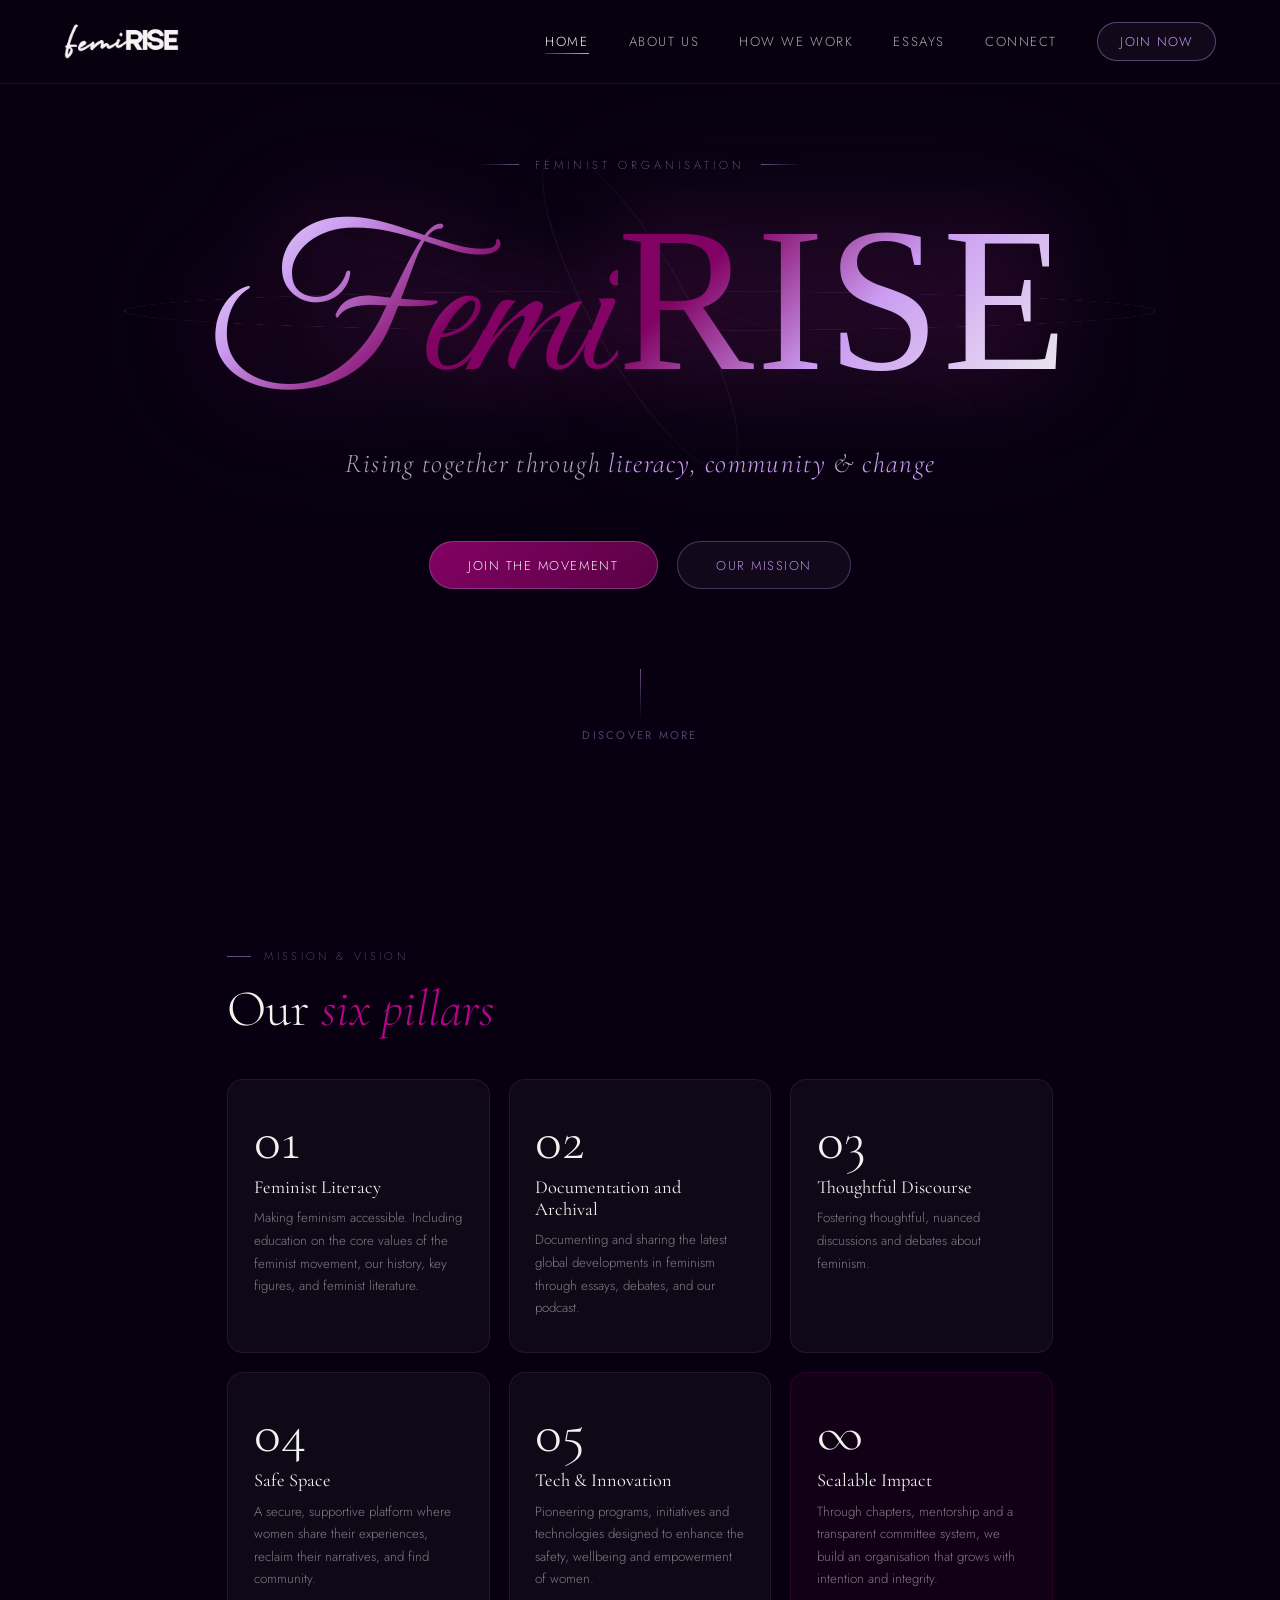
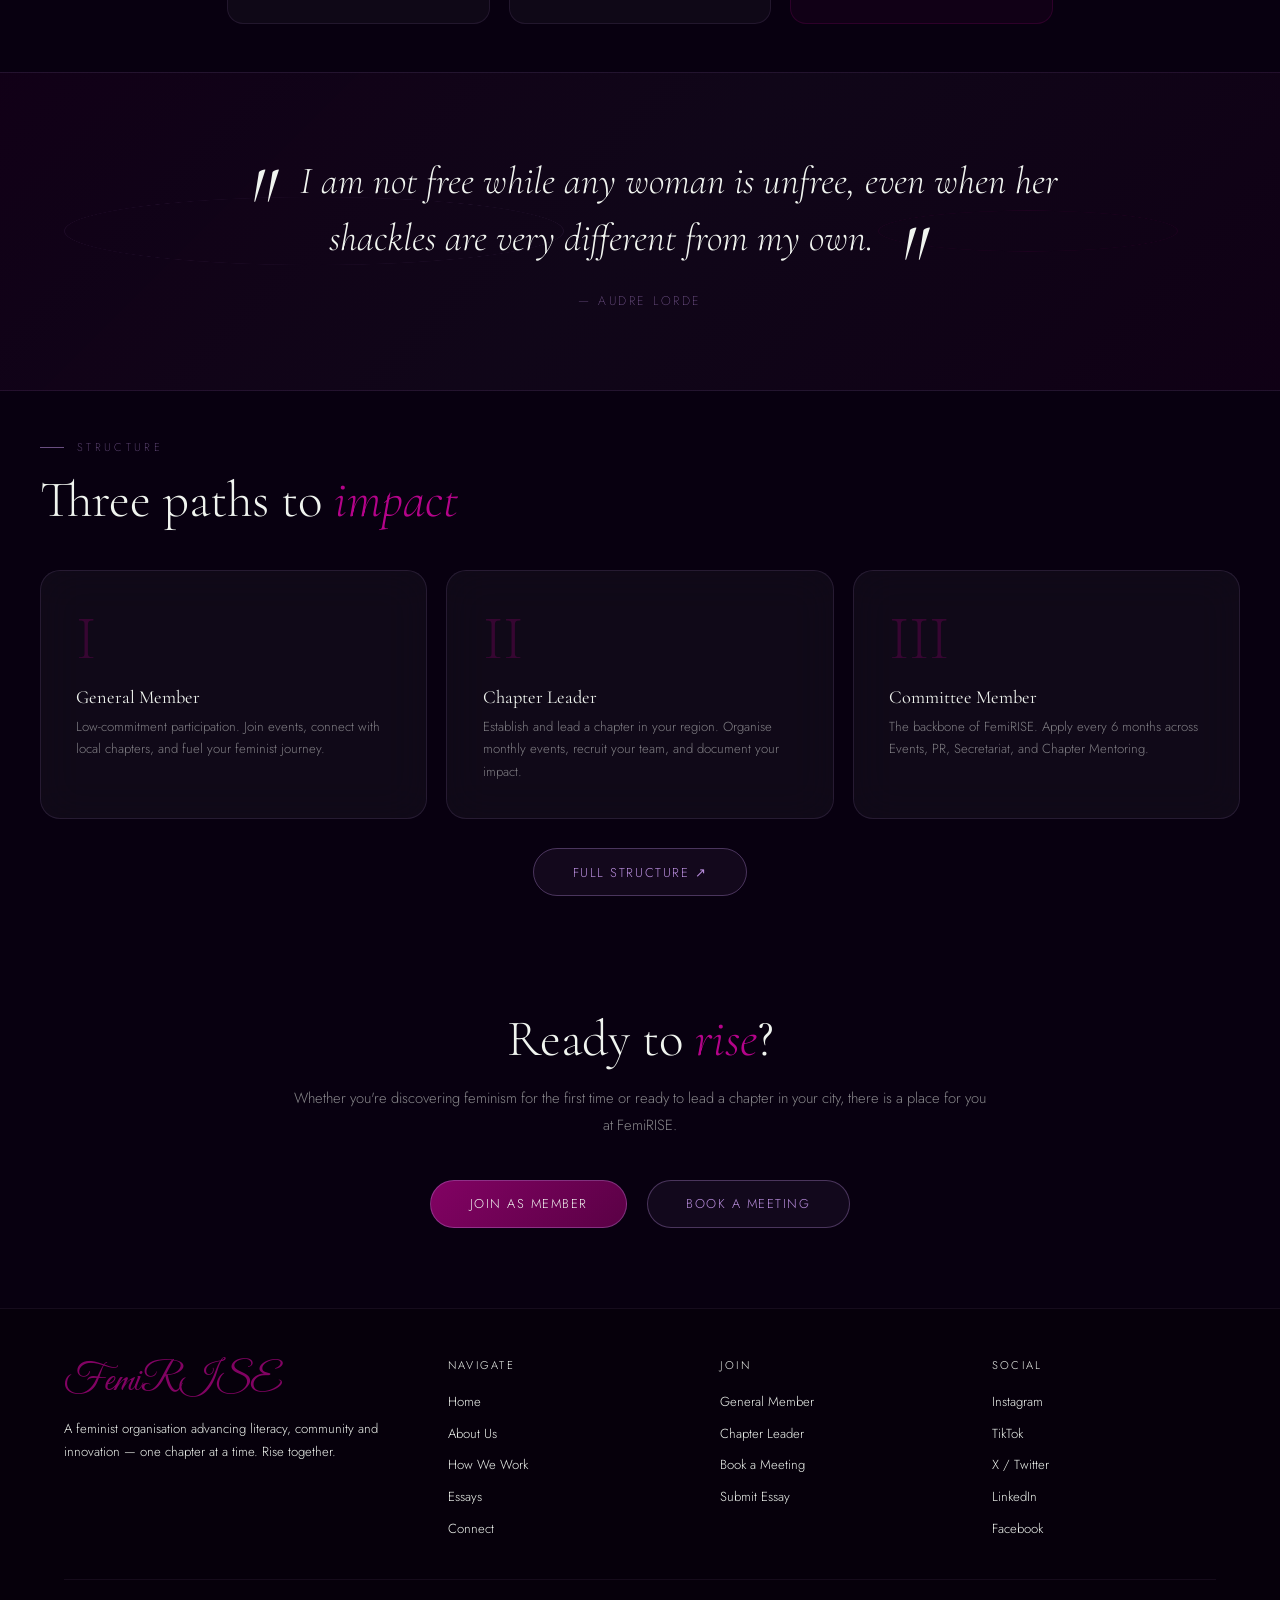
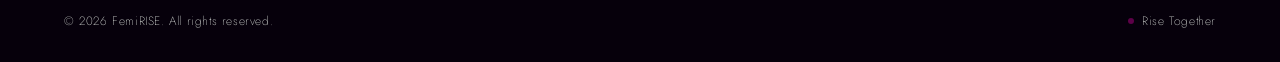
==== commit 5bde1a3d: "Updated index.html" ====
--- a/index.html
+++ b/index.html
@@ -221,39 +221,6 @@
 
 </div><!-- /page-home -->
 
-
-  <!-- DEPARTMENTS -->
-  <section class="section" style="padding-top:0">
-    <div class="section-inner">
-      <div class="section-label">Departments</div>
-      <h2 class="section-title reveal">How the <em>committee</em> is structured</h2>
-      <div style="display:grid;grid-template-columns:repeat(2,1fr);gap:1.2rem;margin-top:2rem">
-        <div class="glass-card reveal" style="padding:2rem">
-          <div class="pillar-icon" style="font-size:1.2rem"></div>
-          <div class="pillar-title" style="margin-bottom:0.5rem">Events &amp; Curricula</div>
-          <p class="pillar-text">Plans, curates and executes educational events, programs and learning experiences that advance our feminist mission.</p>
-        </div>
-        <div class="glass-card reveal" style="padding:2rem;transition-delay:0.1s">
-          <div class="pillar-icon" style="font-size:1.2rem"></div>
-          <div class="pillar-title" style="margin-bottom:0.5rem">PR &amp; Marketing</div>
-          <p class="pillar-text">Manages our public presence, brand, campaigns and communications to grow our reach and community.</p>
-        </div>
-        <div class="glass-card reveal" style="padding:2rem;transition-delay:0.2s">
-          <div class="pillar-icon" style="font-size:1.2rem"></div>
-          <div class="pillar-title" style="margin-bottom:0.5rem">Secretariat</div>
-          <p class="pillar-text">The operational backbone — handling administration, documentation, internal coordination and governance.</p>
-        </div>
-        <div class="glass-card reveal" style="padding:2rem;transition-delay:0.3s">
-          <div class="pillar-icon" style="font-size:1.2rem"></div>
-          <div class="pillar-title" style="margin-bottom:0.5rem">Chapter Mentors</div>
-          <p class="pillar-text">Highly experienced leaders who guide chapter leaders through the logistics and challenges of building local chapters.</p>
-        </div>
-      </div>
-    </div>
-  </section>
-</div><!-- /page-about -->
-
-
 <!-- FOOTER (always visible) -->
 <footer>
   <div class="footer-inner">
